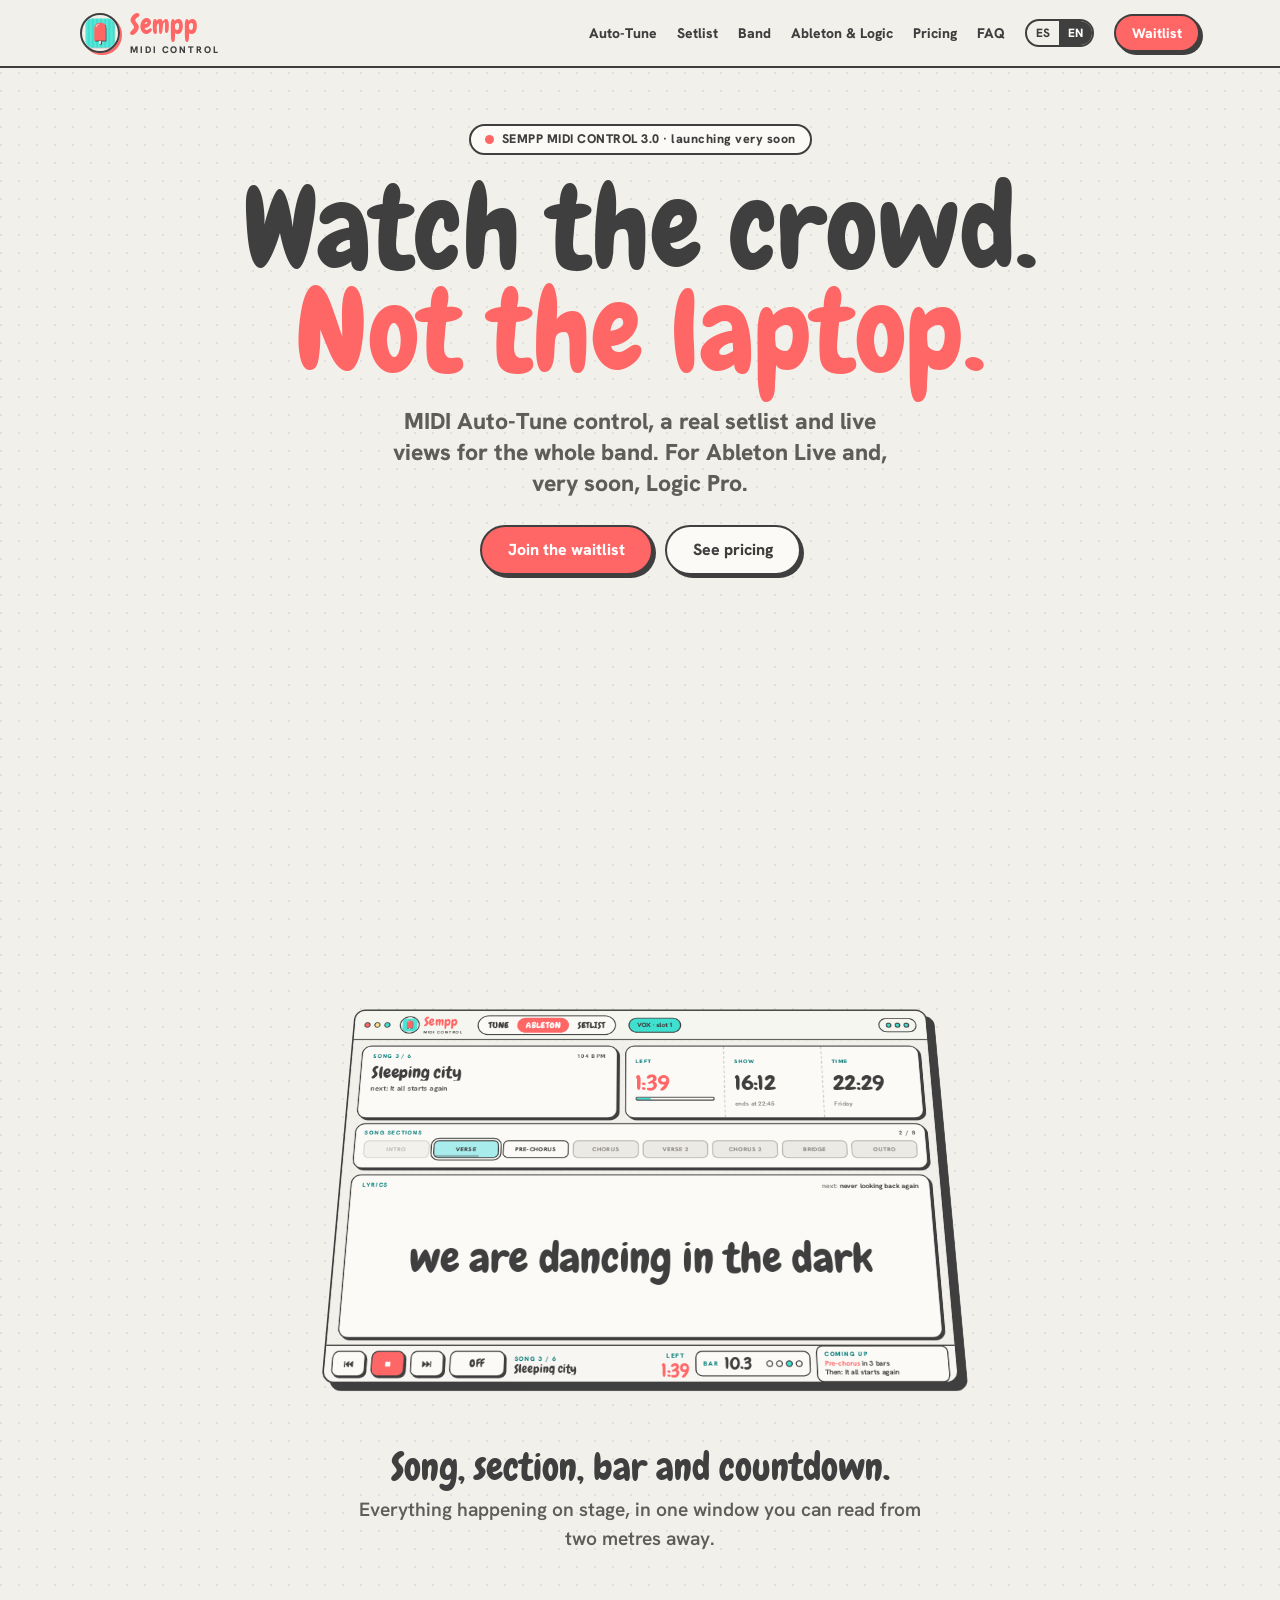
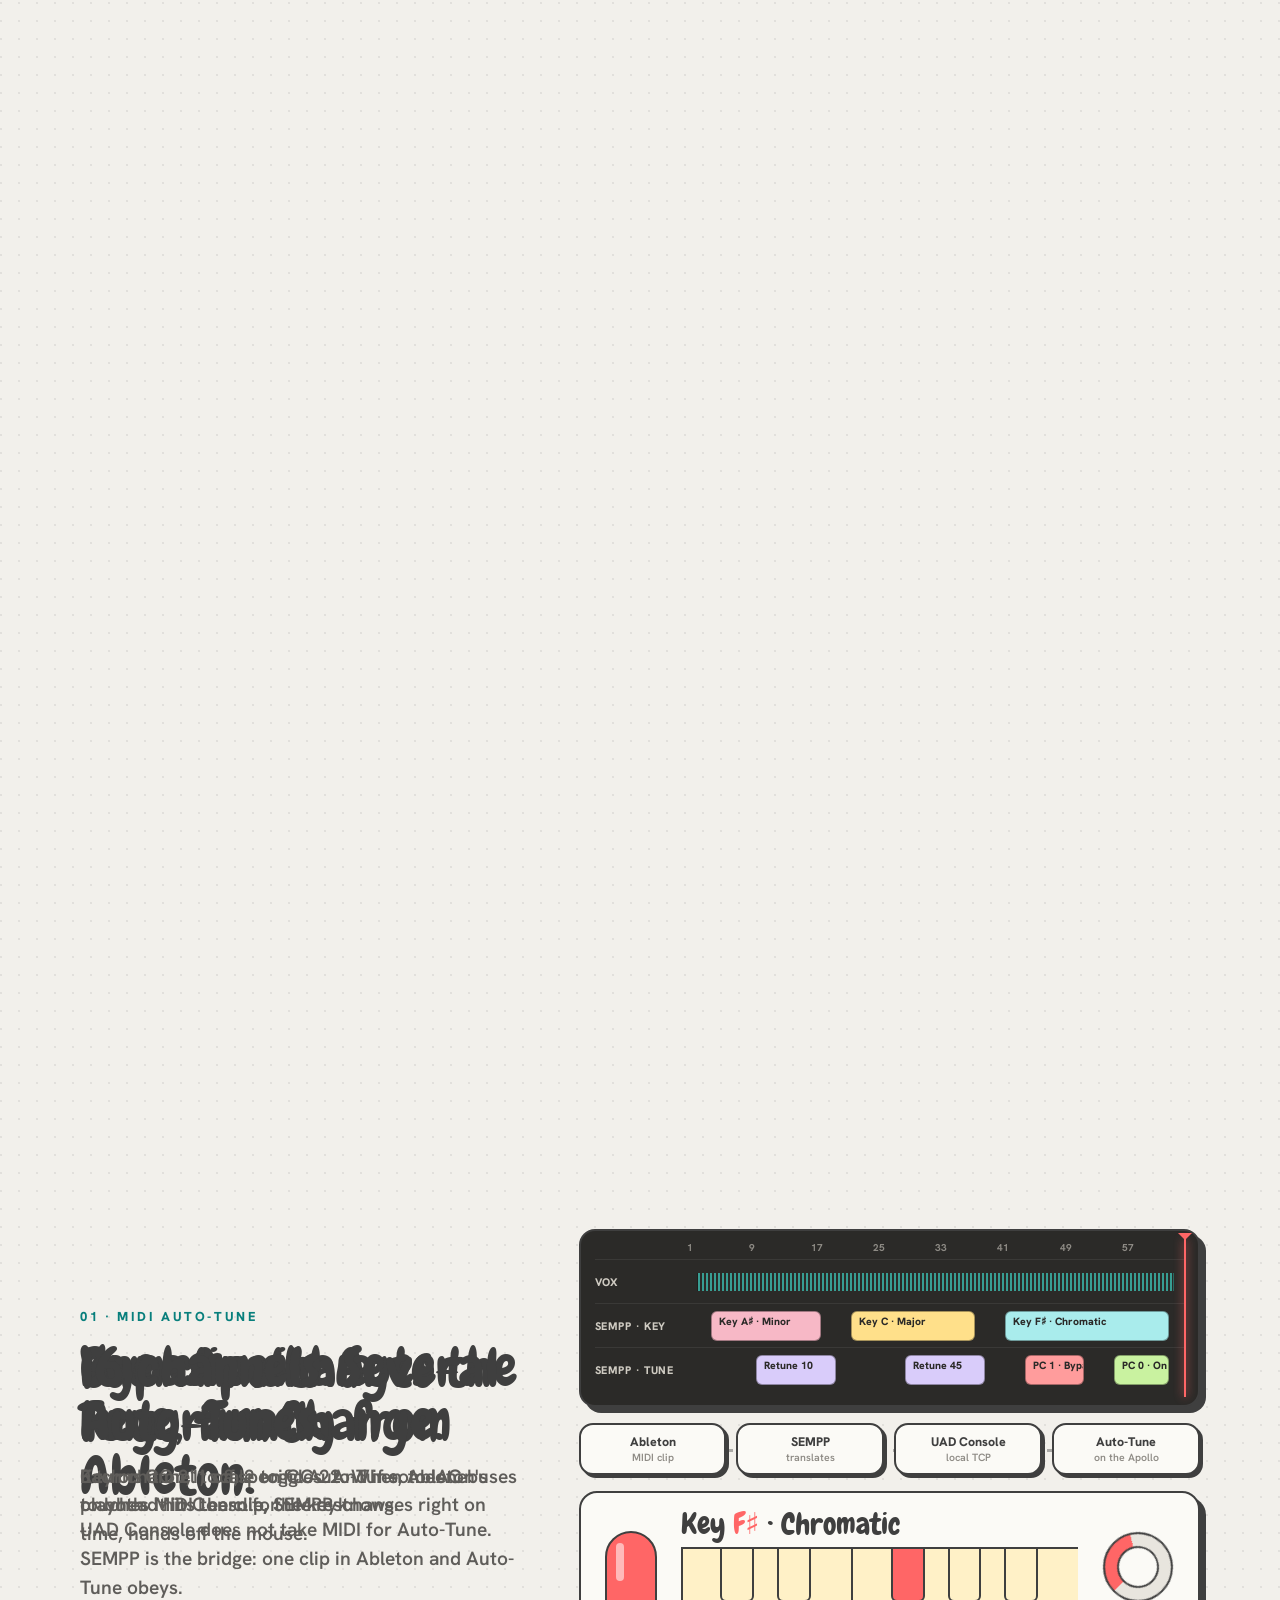
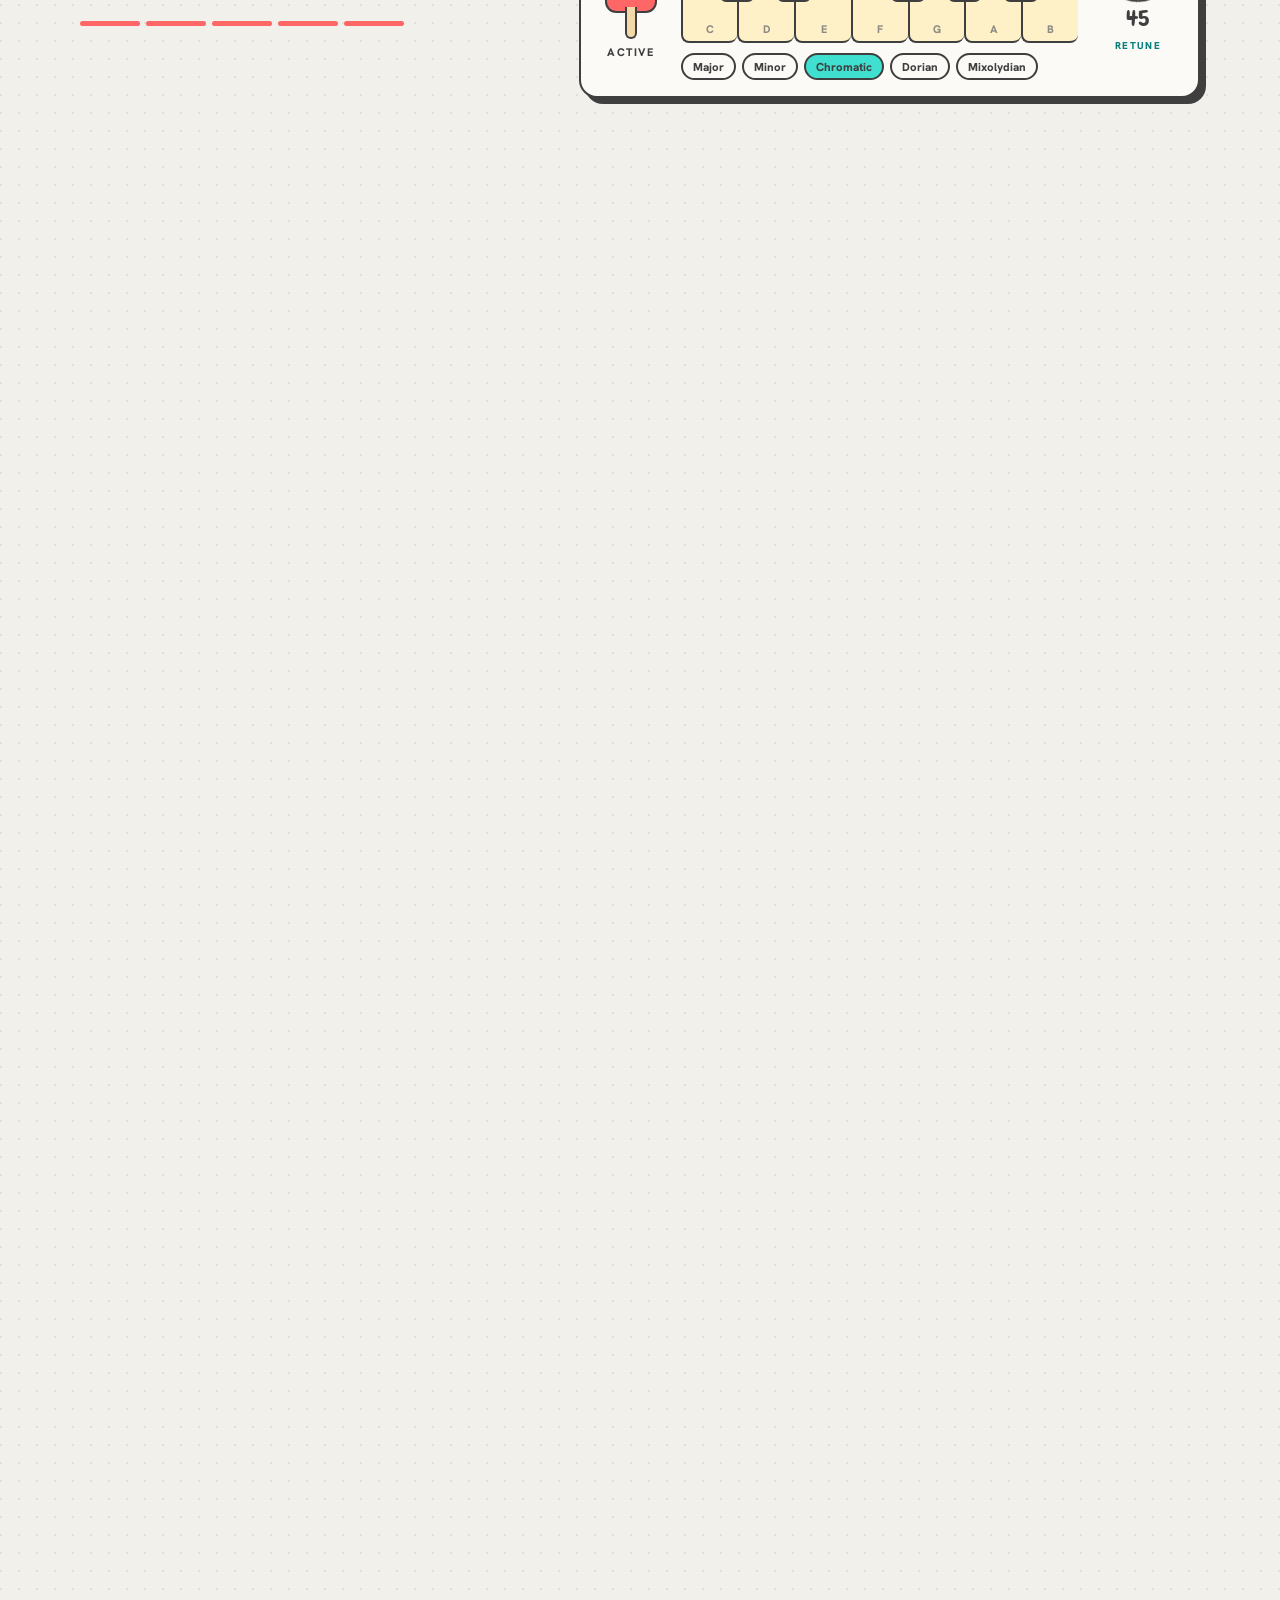
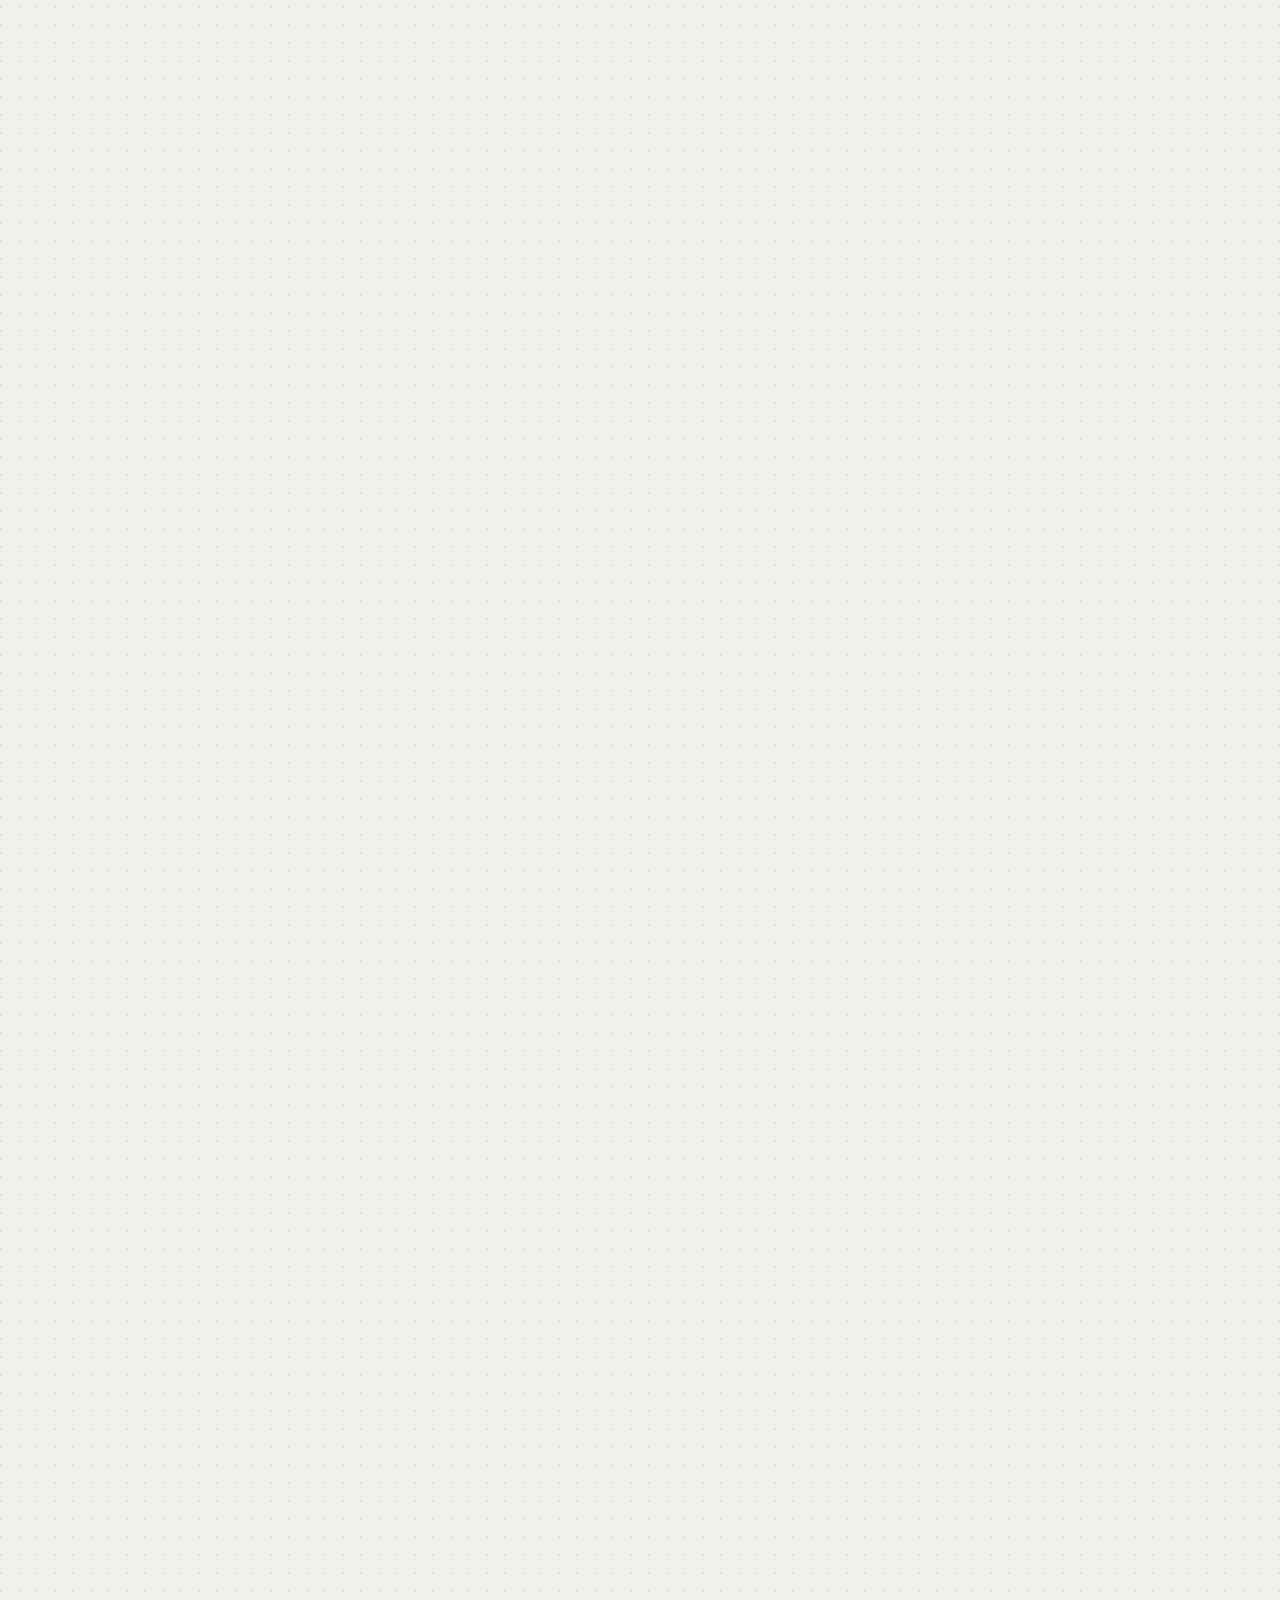
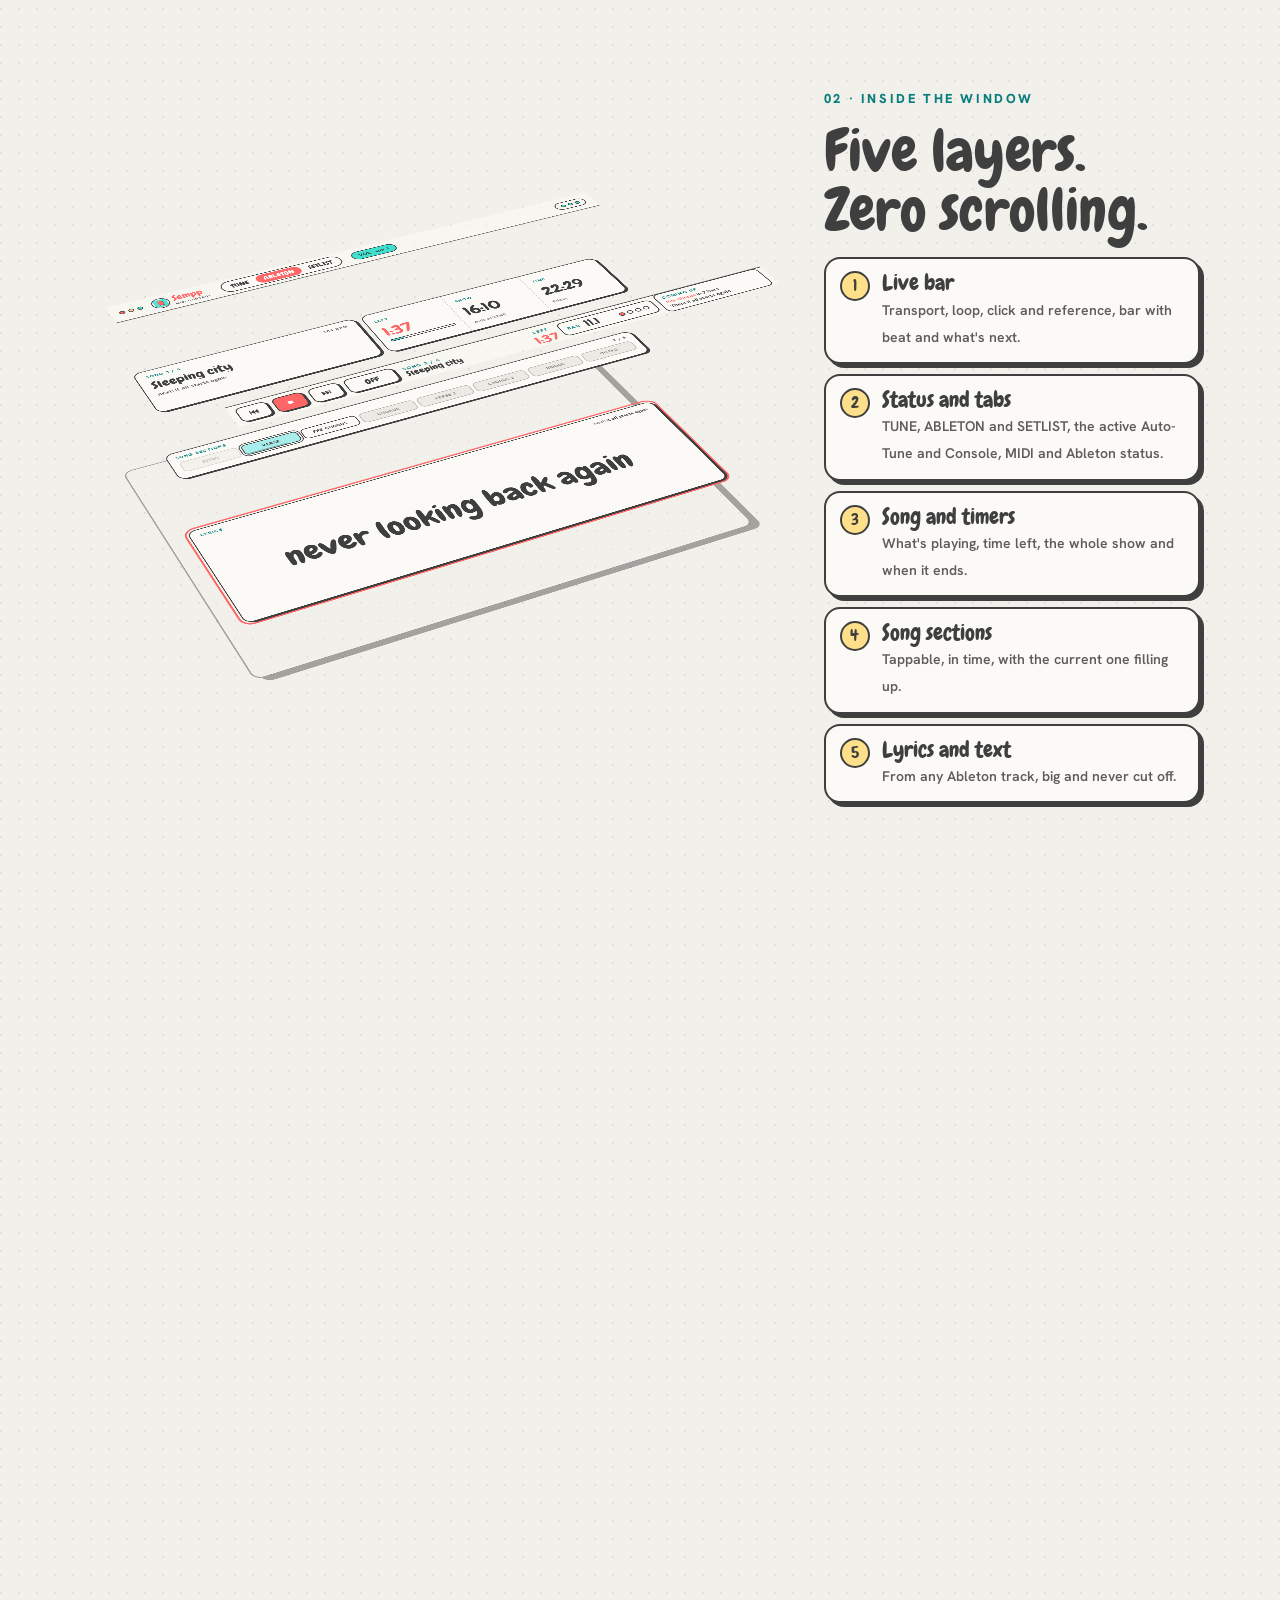
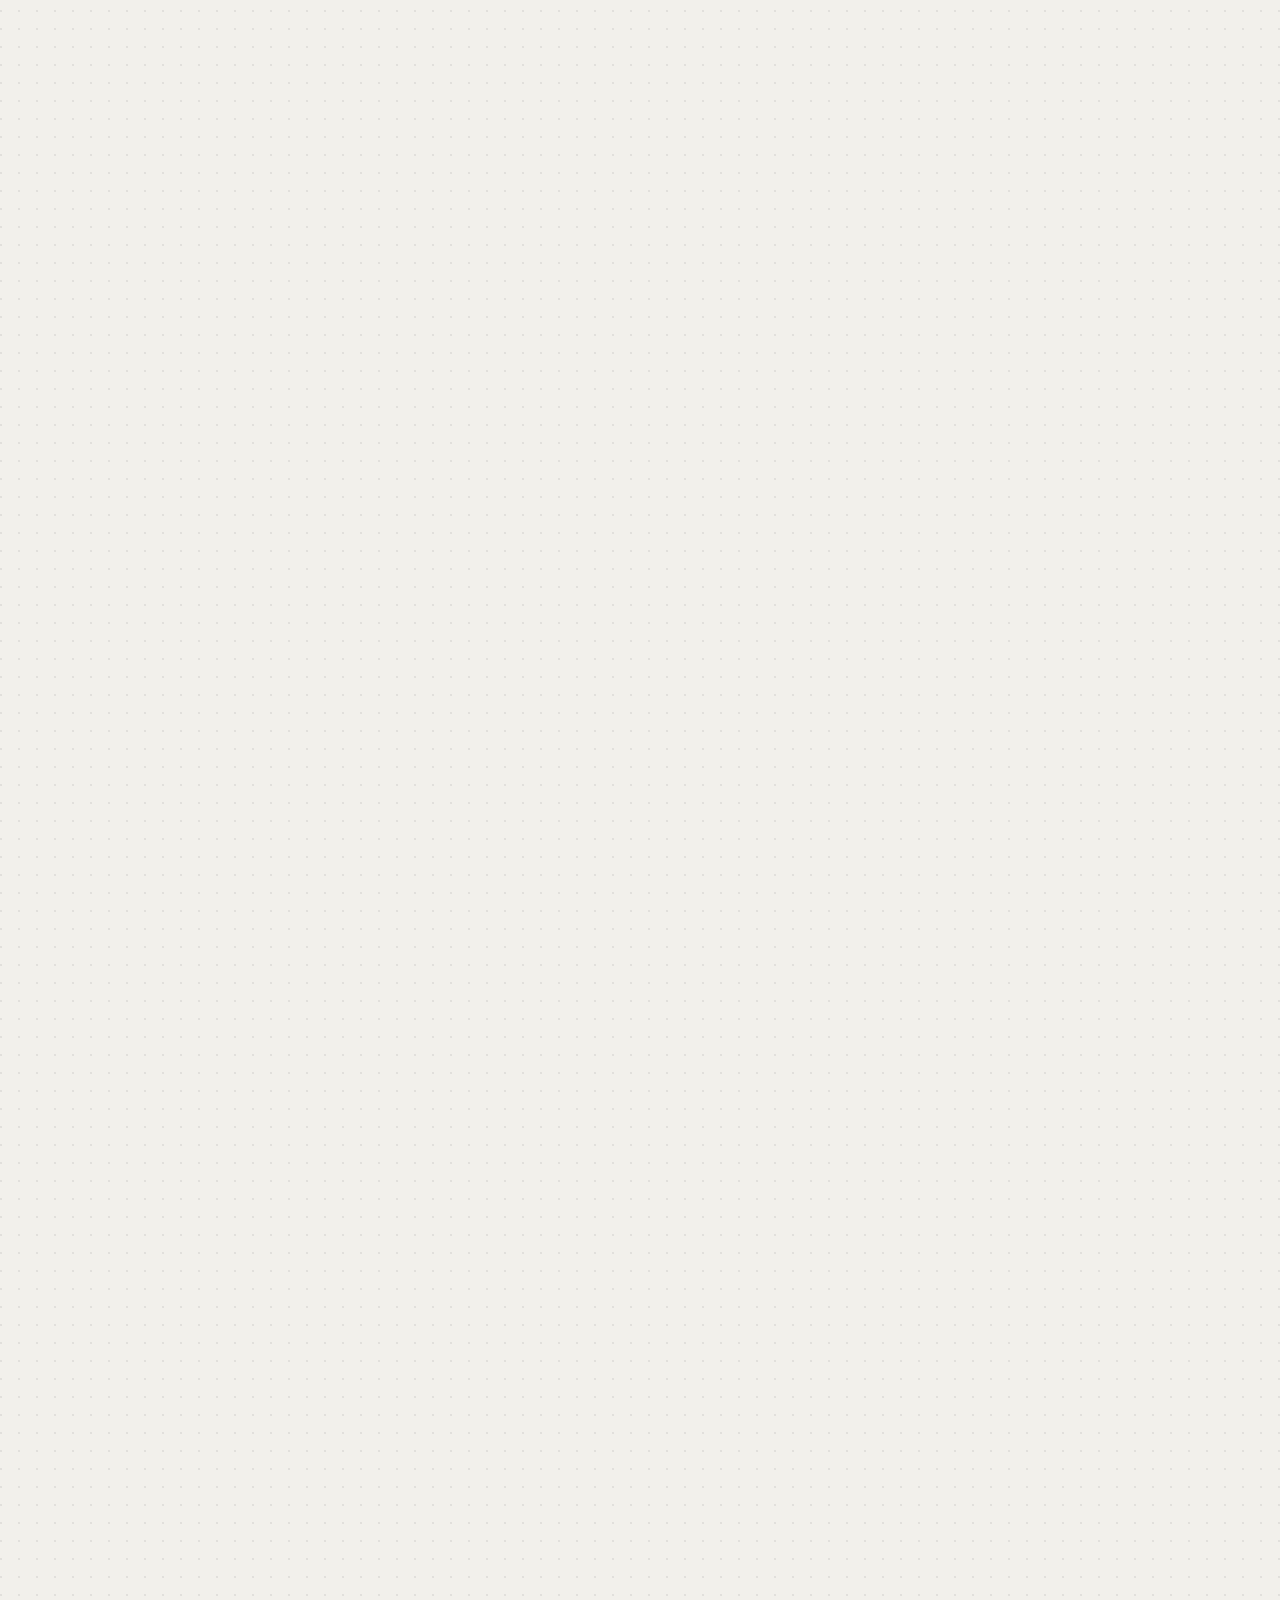
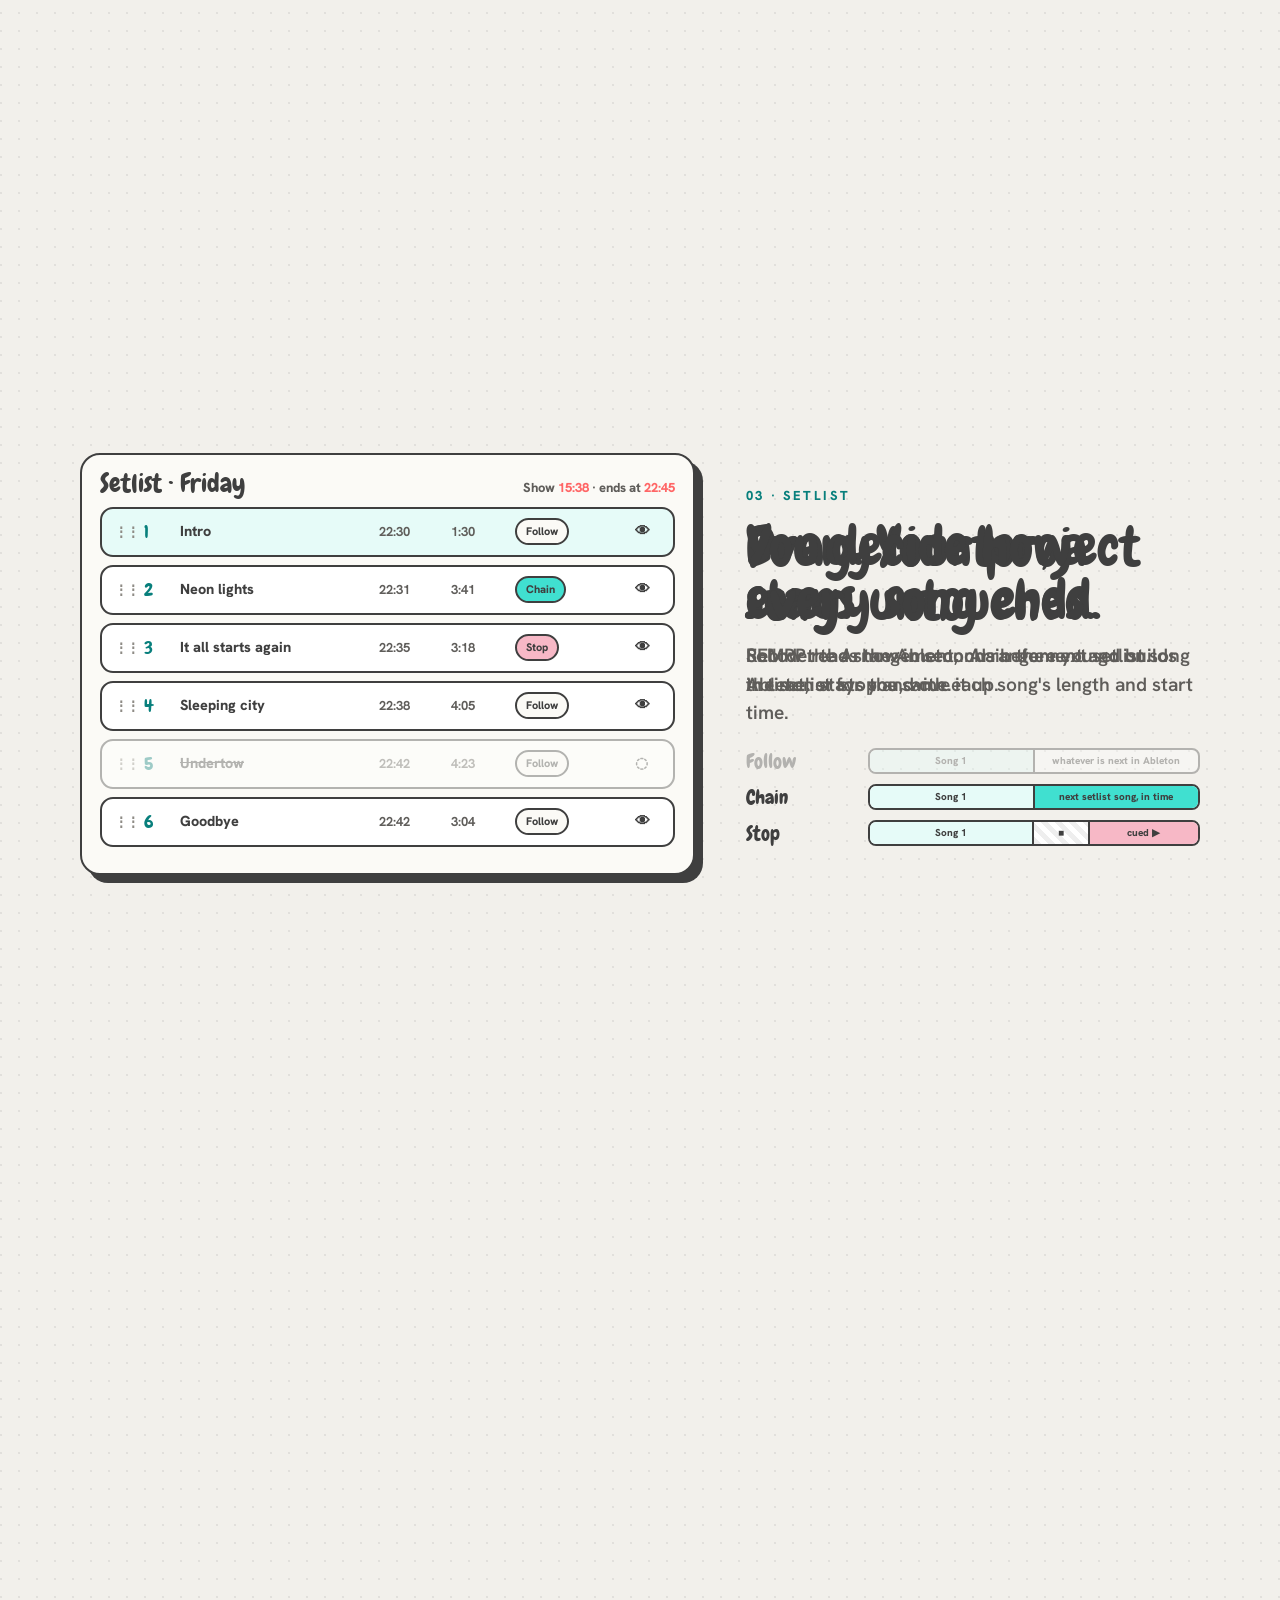
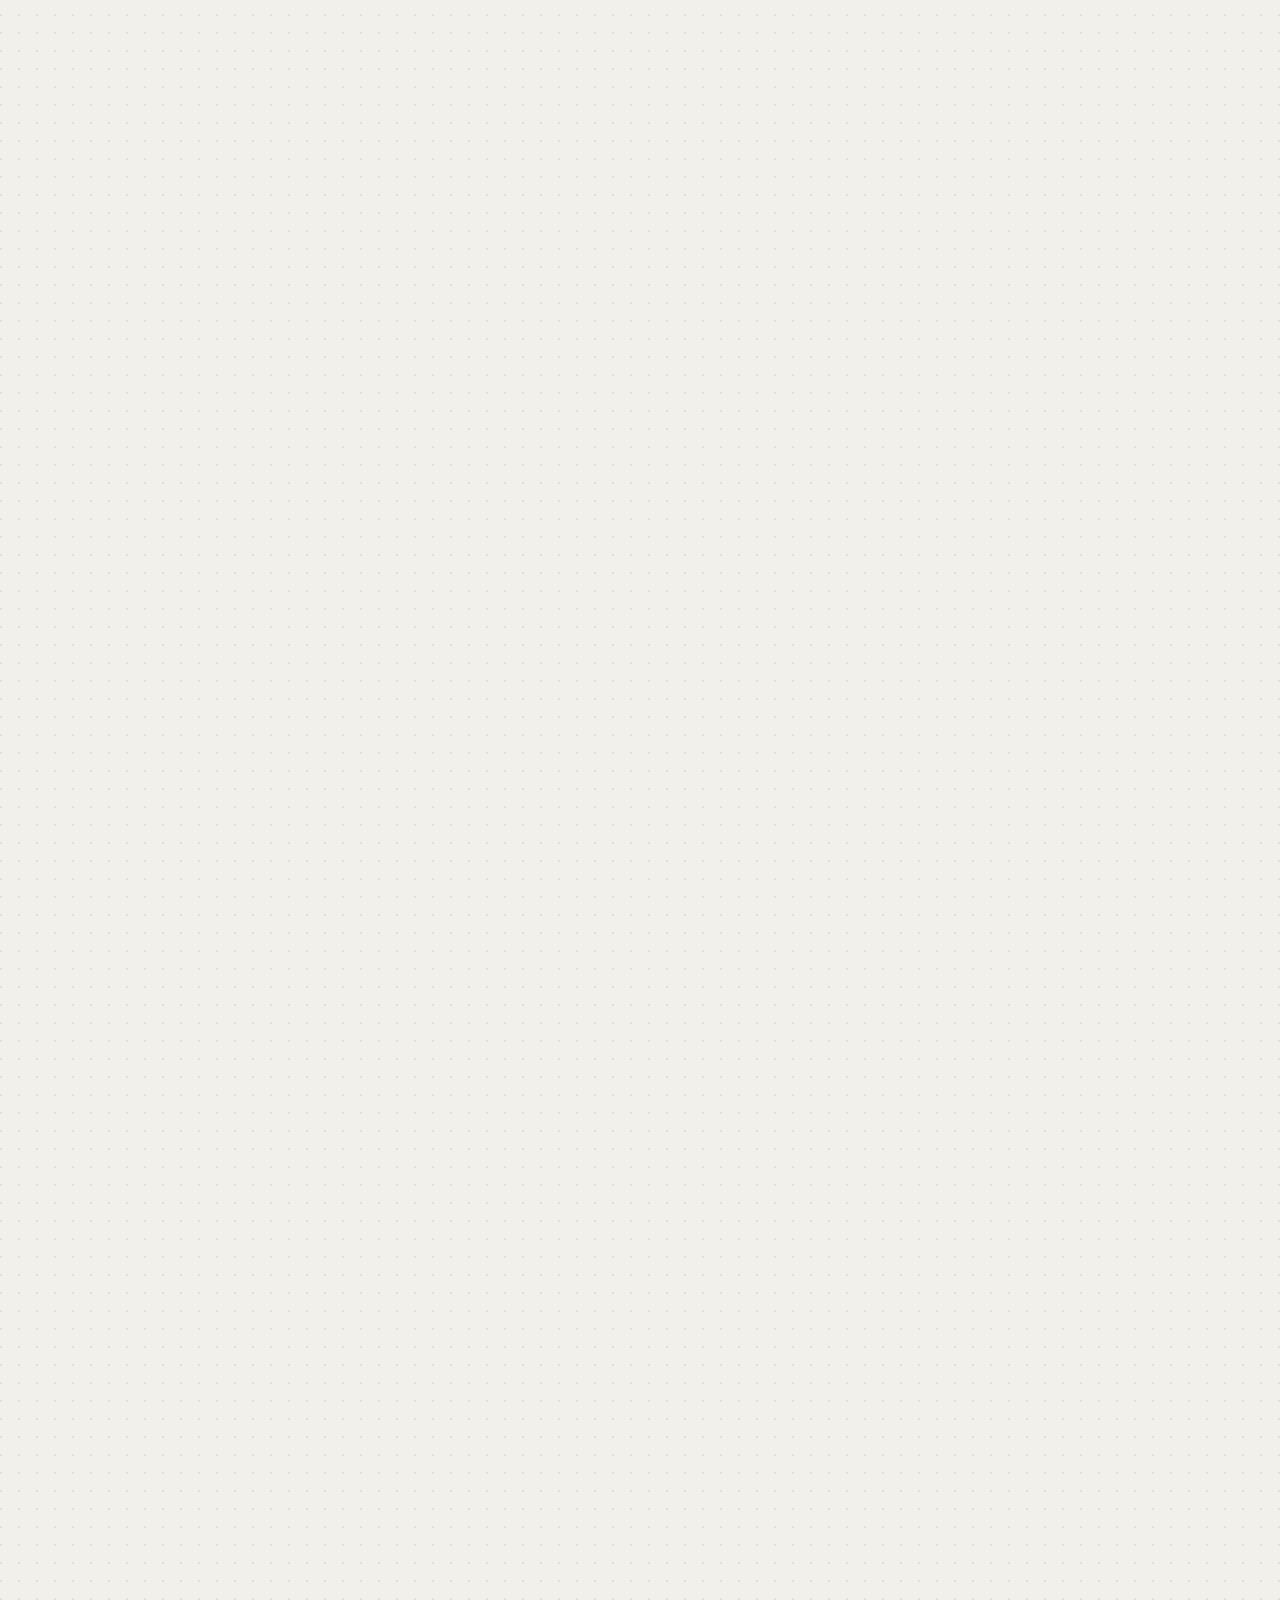
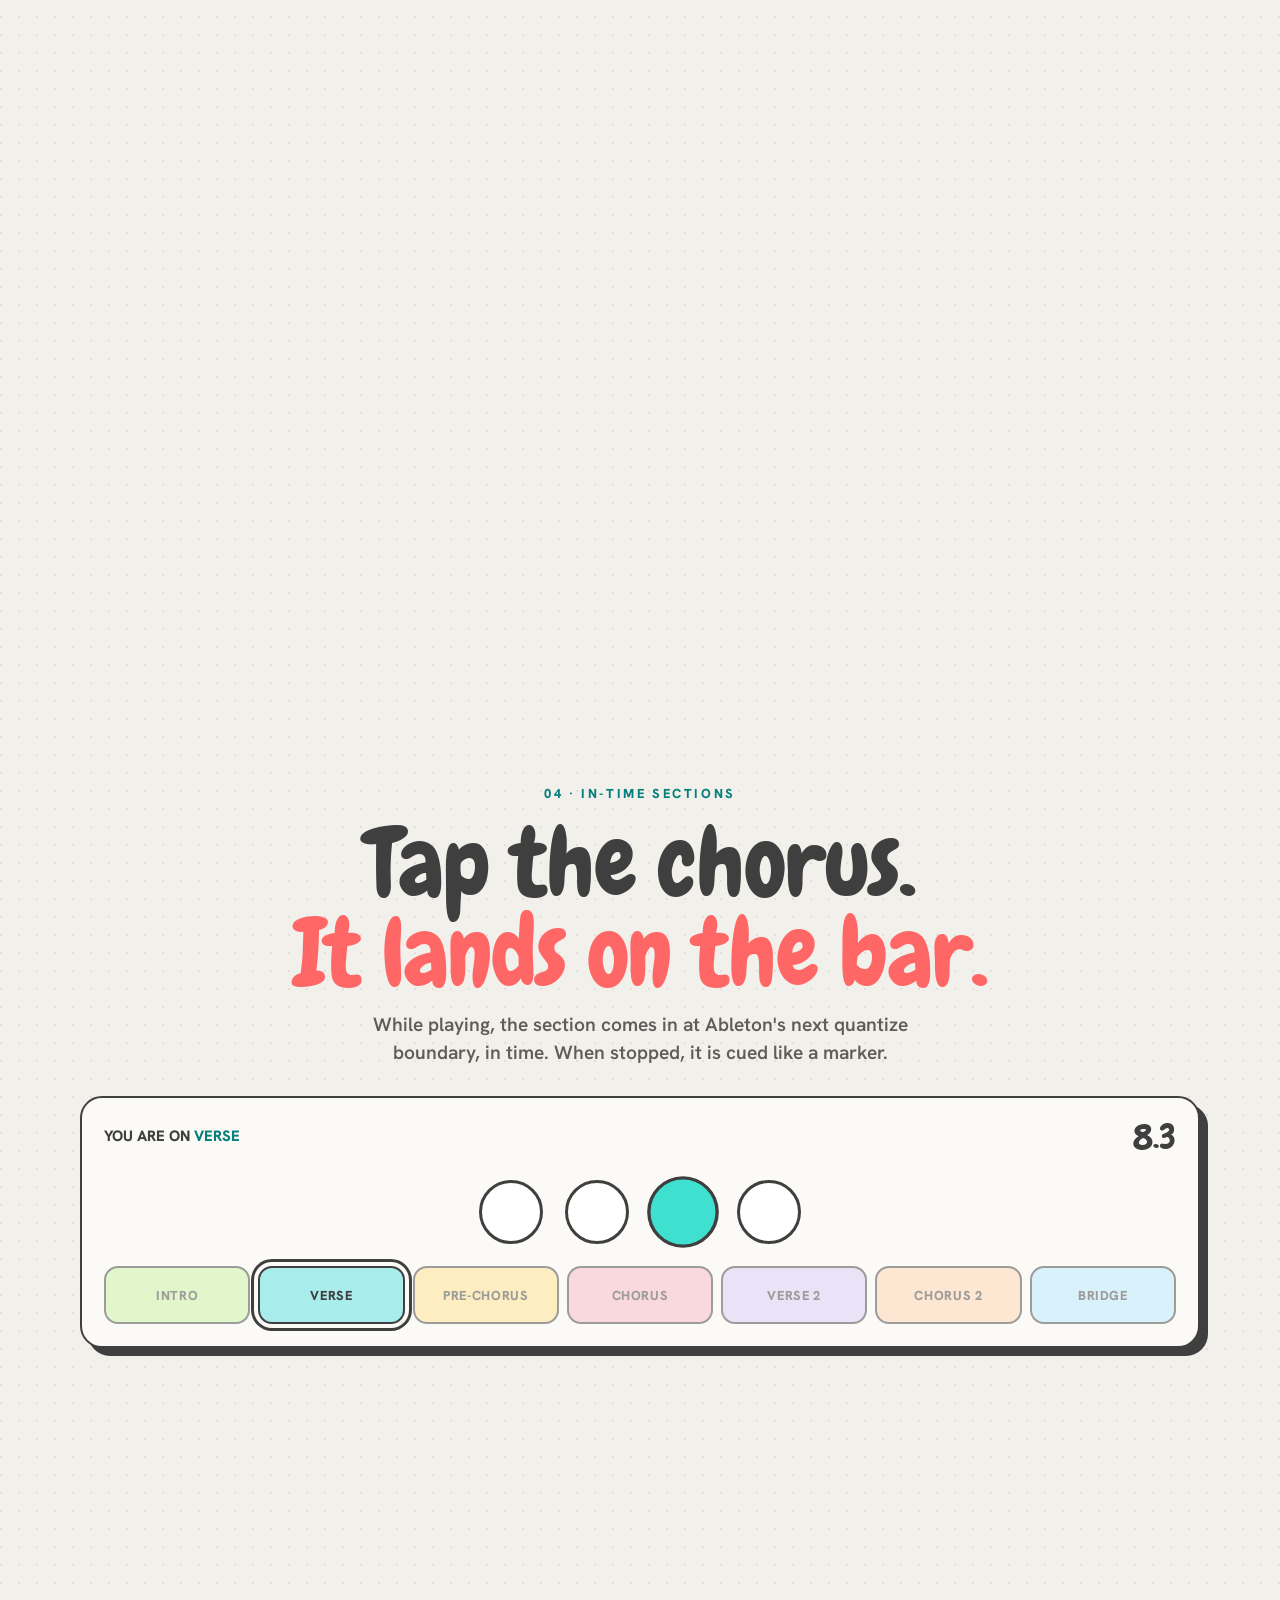
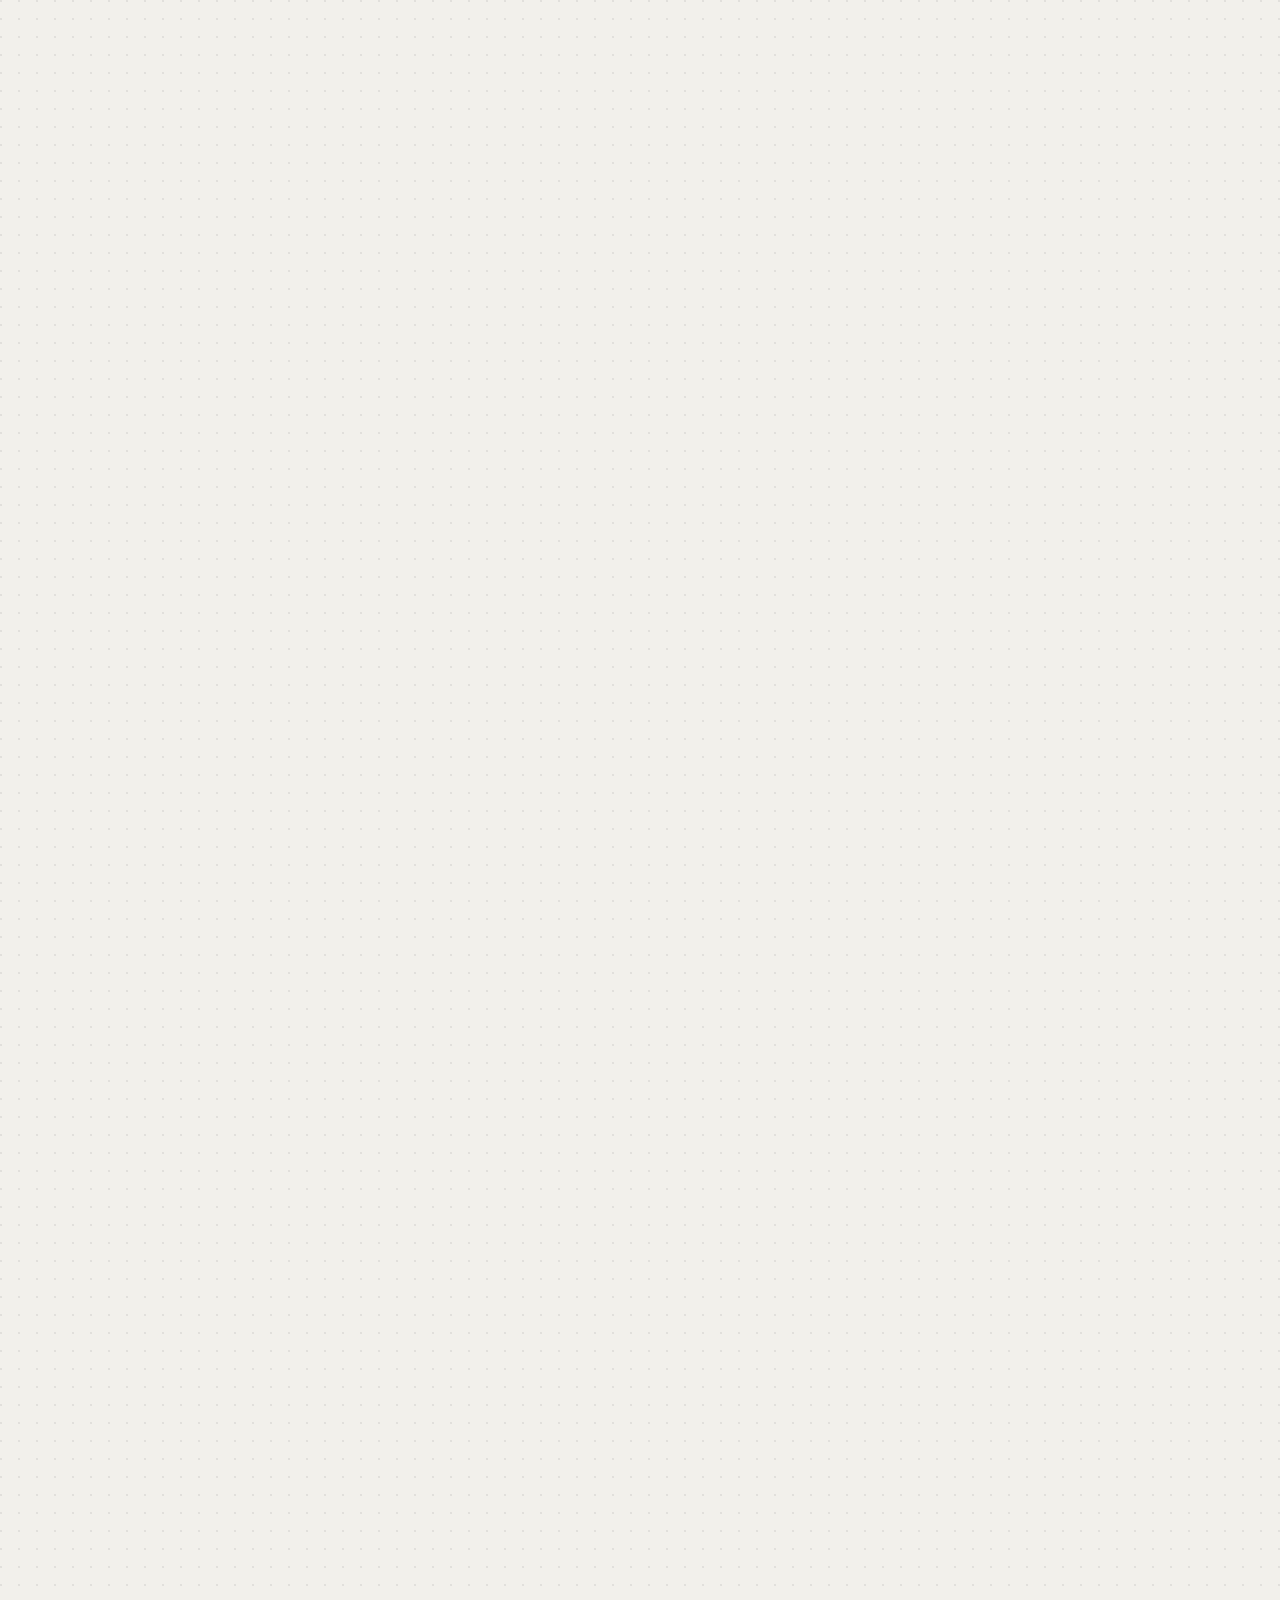
==== docs/en/index.html @ b87acc47 "Vista previa web: versión inglesa, despiece 3D, imagen de redes Co-Authored-By: Claude Opus 5.5 <nor" ====
<!doctype html>
<html lang="en">
<head>
<meta name="robots" content="noindex,nofollow">
<meta charset="utf-8">
<meta name="viewport" content="width=device-width,initial-scale=1">
<title>SEMPP MIDI CONTROL · MIDI Auto-Tune control and live setlist for Ableton Live</title>
<meta name="description" content="Control your Apollo Auto-Tune over MIDI from Ableton Live and run the show with a setlist, in-time section jumps, countdowns and iPad views for the whole band. One-time payment from €49. For macOS.">

<link rel="canonical" href="https://sempp.miguelsempere.es/en/">
<link rel="alternate" hreflang="en" href="https://sempp.miguelsempere.es/">
<link rel="alternate" hreflang="en" href="https://sempp.miguelsempere.es/en/">
<link rel="alternate" hreflang="x-default" href="https://sempp.miguelsempere.es/en/">
<meta property="og:type" content="website">
<meta property="og:site_name" content="SEMPP MIDI CONTROL">
<meta property="og:locale" content="en_US">
<meta property="og:locale:alternate" content="es_ES">
<meta property="og:url" content="https://sempp.miguelsempere.es/en/">
<meta property="og:title" content="SEMPP MIDI CONTROL · Watch the crowd, not the laptop">
<meta property="og:description" content="Apollo Auto-Tune from Ableton, setlist, in-time section jumps and iPad views for the whole band.">
<meta property="og:image" content="https://sempp.miguelsempere.es/img/og-en.png">
<meta property="og:image:width" content="1200">
<meta property="og:image:height" content="630">
<meta property="og:image:alt" content="SEMPP MIDI CONTROL: song, countdown, sections and lyrics in the Ableton view">
<meta name="twitter:card" content="summary_large_image">
<meta name="twitter:title" content="SEMPP MIDI CONTROL · Watch the crowd, not the laptop">
<meta name="twitter:description" content="Apollo Auto-Tune from Ableton, setlist, in-time section jumps and iPad views for the whole band.">
<meta name="twitter:image" content="https://sempp.miguelsempere.es/img/og-en.png">
<meta name="theme-color" content="#F2F0EB">
<meta name="format-detection" content="telephone=no">
<link rel="icon" href="../favicon.ico" sizes="any">
<link rel="icon" type="image/png" href="../img/icon.png">
<link rel="apple-touch-icon" href="../img/apple-touch-icon.png">
<link rel="manifest" href="../site.webmanifest">
<link rel="preload" href="../fonts/chewy-latin-400-normal.woff2" as="font" type="font/woff2" crossorigin>
<link rel="preload" href="../fonts/hanken-grotesk-latin-800-normal.woff2" as="font" type="font/woff2" crossorigin>
<link rel="stylesheet" href="../css/site.css">
<link rel="stylesheet" href="../css/show.css">
<script type="application/ld+json">{"@context": "https://schema.org", "@graph": [{"@type": "WebSite", "@id": "https://sempp.miguelsempere.es/#web", "url": "https://sempp.miguelsempere.es/", "name": "SEMPP MIDI CONTROL", "inLanguage": ["es", "en"]}, {"@type": "Person", "@id": "https://sempp.miguelsempere.es/#miguel", "name": "Miguel Sempere", "jobTitle": "Guitarist, producer and musical director", "sameAs": ["https://www.instagram.com/semperemiguel/"]}, {"@type": "SoftwareApplication", "@id": "https://sempp.miguelsempere.es/#app", "name": "SEMPP MIDI CONTROL", "url": "https://sempp.miguelsempere.es/en/", "description": "macOS app that controls UAD Console Auto-Tune over MIDI from Ableton Live and runs the show with a setlist, in-time section jumps, timers and iPad views for the band.", "applicationCategory": "MultimediaApplication", "applicationSubCategory": "Live performance / MIDI", "operatingSystem": "macOS 10.15 or later", "softwareVersion": "3.0", "inLanguage": "en", "image": "https://sempp.miguelsempere.es/img/og-en.png", "screenshot": ["https://sempp.miguelsempere.es/img/plugin-abl.webp", "https://sempp.miguelsempere.es/img/plugin-set.webp", "https://sempp.miguelsempere.es/img/ipad-dm.webp"], "author": {"@id": "https://sempp.miguelsempere.es/#miguel"}, "publisher": {"@id": "https://sempp.miguelsempere.es/#miguel"}, "offers": [{"@type": "Offer", "name": "MIDI", "price": "49", "priceCurrency": "EUR", "availability": "https://schema.org/PreOrder", "url": "https://sempp.miguelsempere.es/en/#pricing"}, {"@type": "Offer", "name": "Setlist", "price": "99", "priceCurrency": "EUR", "availability": "https://schema.org/PreOrder", "url": "https://sempp.miguelsempere.es/en/#pricing"}, {"@type": "Offer", "name": "Full", "price": "149", "priceCurrency": "EUR", "availability": "https://schema.org/PreOrder", "url": "https://sempp.miguelsempere.es/en/#pricing"}]}, {"@type": "FAQPage", "mainEntity": [{"@type": "Question", "name": "What do I need to use SEMPP MIDI CONTROL?", "acceptedAnswer": {"@type": "Answer", "text": "A Mac running macOS 10.15 or later (Intel or Apple Silicon) and Ableton Live 11 or 12. To control Auto-Tune, a Universal Audio Apollo interface with UAD Console and Auto-Tune loaded on a channel. The band's iPads, phones or computers only need a browser on the same network."}}, {"@type": "Question", "name": "Can I use it without an Apollo or Auto-Tune?", "acceptedAnswer": {"@type": "Answer", "text": "Yes. The Setlist licence includes the setlist, sections, timers, Click and Artist Ref and the iPad views, and needs no Universal Audio hardware."}}, {"@type": "Question", "name": "How much does it cost?", "acceptedAnswer": {"@type": "Answer", "text": "Three one-time licences, VAT included: MIDI €49, Setlist €99 and Full €149. Upgrade from Setlist to Full for €59 and from MIDI to Full for €99. There is a 5-Mac Tour / Office licence for €349 and 40% off for schools and conservatories."}}, {"@type": "Question", "name": "Is it a subscription?", "acceptedAnswer": {"@type": "Answer", "text": "No. You pay once and it is yours. Version 3 updates are free; a future version 4 will be discounted for existing licence holders."}}, {"@type": "Question", "name": "Is there a free trial?", "acceptedAnswer": {"@type": "Answer", "text": "Yes: 14 days of Full with everything unlocked and no card required. When it ends, the features you do not own turn grey; nothing breaks."}}, {"@type": "Question", "name": "On how many Macs can I use it?", "acceptedAnswer": {"@type": "Answer", "text": "Each licence activates on 2 Macs, for example your live rig and your home studio. You can free one at any time, and a third activation costs €19."}}, {"@type": "Question", "name": "Does it need internet on stage?", "acceptedAnswer": {"@type": "Answer", "text": "No. Everything runs locally on the rack router, iPad views included. After activation the licence is checked on the Mac itself, and internet is only used, if available, to look for updates."}}, {"@type": "Question", "name": "How does it know my songs and their sections?", "acceptedAnswer": {"@type": "Answer", "text": "In Ableton it reads the Arrangement locators: each one is a song. Sections come from the clips of a track you choose in Settings. Nothing to import or export."}}, {"@type": "Question", "name": "Does it change my project?", "acceptedAnswer": {"@type": "Answer", "text": "No. The setlist, order and modes live in SEMPP. It only moves the transport and, if you enable it, solos the click and mutes the reference vocal."}}, {"@type": "Question", "name": "Which iPads or devices can I use?", "acceptedAnswer": {"@type": "Answer", "text": "Any iPad, iPhone, Android or computer with a browser, including older iPads. Each view opens from a QR code and there is no app to install."}}, {"@type": "Question", "name": "Is it safe to have the controls on Wi-Fi?", "acceptedAnswer": {"@type": "Answer", "text": "You can set an access PIN, give each view (director, tech, band) its own permissions and lock every iPad from the Mac with one click."}}, {"@type": "Question", "name": "Does it work with Logic Pro?", "acceptedAnswer": {"@type": "Answer", "text": "The Logic Pro 11 version is in development, with unlimited songs and seamless jumps. Your licence will cover both Ableton and Logic. MIDI Auto-Tune control already works with any DAW."}}, {"@type": "Question", "name": "How is it different from other setlist apps like AbleSet?", "acceptedAnswer": {"@type": "Answer", "text": "SEMPP combines the setlist, in-time sections and band views with MIDI control of the Apollo's Auto-Tune and a vocal meter for the tech, in one app, and one licence covers both Ableton and Logic."}}, {"@type": "Question", "name": "Is it made by Universal Audio, Antares, Ableton or Apple?", "acceptedAnswer": {"@type": "Answer", "text": "No. SEMPP MIDI CONTROL is an independent product made by Miguel Sempere, not affiliated with Universal Audio, Antares, Ableton or Apple."}}]}]}</script>
</head>
<body>
<a class="skip" href="#main">Skip to content</a>
<nav class="nav" aria-label="Main"><div class="w">
  <a class="brand" href="./" aria-label="SEMPP MIDI CONTROL, home"><img class="wob" src="../img/icon.png" alt="" width="40" height="40"><span><b>Sempp</b><small>MIDI CONTROL</small></span></a>
  <div class="links">
    <a class="h" href="#s-tune">Auto-Tune</a><a class="h" href="#s-set">Setlist</a><a class="h" href="#s-band">Band</a><a class="h" href="#daw">Ableton &amp; Logic</a><a class="h" href="#precios">Pricing</a><a class="h" href="#faq">FAQ</a>
    <span class="lang" aria-label="Language"><a href="../" hreflang="es" lang="es">ES</a><span>EN</span></span>
    <a class="btn sm coral" href="#lista">Waitlist</a>
  </div>
</div></nav>

<main id="main">

<!-- HERO -->
<header class="hx"><div class="w">
  <span class="pill rv"><i></i>SEMPP MIDI CONTROL 3.0 · launching very soon</span>
  <h1 class="rv d1"><span class="s">Watch the crowd.<br><em>Not the laptop.</em></span><span class="k">MIDI Auto-Tune control, a real setlist and live views for the whole band. For Ableton Live and, very soon, Logic Pro.</span></h1>
  <div class="cta rv d2"><a class="btn coral" href="#lista">Join the waitlist</a><a class="btn" href="#precios">See pricing</a></div>
  <p class="note rv d3">macOS 10.15+ · Intel &amp; Apple Silicon · Ableton Live 11 &amp; 12 · UAD Console · works offline</p>
</div></header>
<section class="scene" id="s-hero" data-scene="hero" aria-label="The plugin running">
  <div class="pin"><div class="stage"><div class="tilt"><div class="appbox" data-app="hero"></div></div></div>
  <div class="hxsub"><b>Song, section, bar and countdown.</b><p class="lede" style="margin:8px auto 0">Everything happening on stage, in one window you can read from two metres away.</p></div></div>
</section>

<!-- 1 · MIDI → AUTO-TUNE -->
<section class="scene" id="s-tune" data-scene="tune" aria-labelledby="t-tune">
  <div class="pin"><div class="w tunegrid">
    <div>
      <span class="kicker">01 · MIDI Auto-Tune</span>
      <div class="steptxt">
        <div class="on"><h2 id="t-tune">Your Apollo Auto-Tune, finally from Ableton.</h2><p class="lede">UAD Console does not take MIDI for Auto-Tune. SEMPP is the bridge: one clip in Ableton and Auto-Tune obeys.</p></div>
        <div><h2>One clip changes the key.</h2><p class="lede">Key on CC 21, scale on CC 22. When Ableton's playhead hits the clip, the key changes right on time, hands off the mouse.</p></div>
        <div><h2>Another sets scale and retune.</h2><p class="lede">Retune, humanize, flex-tune and vibrato, with min, max and invert. Or with automation, note by note.</p></div>
        <div><h2>Bypass with a Program Change.</h2><p class="lede">0 turns it on, 1 off, 2 toggles. And if someone touches it in Console, SEMPP knows.</p></div>
        <div><h2>16 channels. Several Auto-Tunes.</h2><p class="lede">Each channel to a specific Auto-Tune, to IAC buses or both. MIDI Learn for the rest.</p></div>
      </div>
      <div class="prog" aria-hidden="true"><i class="on"></i><i></i><i></i><i></i><i></i></div>
    </div>
    <div class="rig" aria-hidden="true">
      <div class="arr">
        <div class="ruler"><span>1</span><span>9</span><span>17</span><span>25</span><span>33</span><span>41</span><span>49</span><span>57</span></div>
        <div class="trk"><b>VOX</b><div class="lane"><div class="clip wave" style="left:2%;width:96%"></div></div></div>
        <div class="trk"><b>SEMPP · KEY</b><div class="lane" id="ln-key"></div></div>
        <div class="trk"><b>SEMPP · TUNE</b><div class="lane" id="ln-tune"></div></div>
        <div class="ph"></div>
      </div>
      <div class="flow" id="flow"><div class="wire"></div><div class="pulse"></div>
        <div class="node">Ableton<small>MIDI clip</small></div><div class="node">SEMPP<small>translates</small></div><div class="node">UAD Console<small>local TCP</small></div><div class="node">Auto-Tune<small>on the Apollo</small></div></div>
      <div class="at">
        <div><div class="polo" id="polo"><div class="ice"></div><div class="stick"></div></div><div class="atst" id="atst">ACTIVE</div></div>
        <div><div class="keyread" id="keyread">Key <em>C</em> · Major</div><div class="piano" id="piano"></div><div class="chips" id="chips"></div></div>
        <div class="knob"><div class="dial" id="dial"></div><b id="rtv">25</b><small>RETUNE</small></div>
      </div>
    </div>
  </div></div>
</section>

<!-- 2 · DESPIECE -->
<section class="scene" id="s-xp" data-scene="xp" aria-labelledby="t-xp">
  <div class="pin"><div class="w xpgrid">
    <div class="xstage"><div class="xp"><div class="appbox" data-app="xp"></div></div></div>
    <div>
      <span class="kicker">02 · Inside the window</span>
      <h2 class="mid" id="t-xp" style="margin:10px 0 18px">Five layers. Zero scrolling.</h2>
      <ol class="xlist">
        <li data-l="4"><i>1</i><div><b>Live bar</b><span>Transport, loop, click and reference, bar with beat and what's next.</span></div></li>
        <li data-l="0"><i>2</i><div><b>Status and tabs</b><span>TUNE, ABLETON and SETLIST, the active Auto-Tune and Console, MIDI and Ableton status.</span></div></li>
        <li data-l="1"><i>3</i><div><b>Song and timers</b><span>What's playing, time left, the whole show and when it ends.</span></div></li>
        <li data-l="2"><i>4</i><div><b>Song sections</b><span>Tappable, in time, with the current one filling up.</span></div></li>
        <li data-l="3"><i>5</i><div><b>Lyrics and text</b><span>From any Ableton track, big and never cut off.</span></div></li>
      </ol>
    </div>
  </div></div>
</section>

<!-- 3 · SETLIST -->
<section class="scene" id="s-set" data-scene="set" aria-labelledby="t-set">
  <div class="pin"><div class="w setgrid">
    <div class="sl" aria-hidden="true">
      <div class="hd"><b>Setlist · Friday</b><span class="tot">Show <em id="sl-tot">41:20</em> · ends at <em id="sl-end">23:11</em></span></div>
      <div class="slist" id="slist"></div>
    </div>
    <div>
      <span class="kicker">03 · Setlist</span>
      <div class="steptxt">
        <div class="on"><h2 id="t-set">Every locator, a song.</h2><p class="lede">SEMPP reads the Ableton Arrangement and builds the setlist for you, with each song's length and start time.</p></div>
        <div><h2>Drag. Your project stays untouched.</h2><p class="lede">Reorder the show in seconds before you go on. Ableton stays the same.</p></div>
        <div><h2>One too many tonight? Out.</h2><p class="lede">Hide it with the eye. Timers and the end time update instantly.</p></div>
        <div><h2>You decide how every song ends.</h2><p class="lede">Follow the Arrangement, chain the next setlist song in time, or stop and cue it up.</p></div>
      </div>
      <div class="modes">
        <div class="mode" data-m="free"><b>Follow</b><div class="mtl"><span style="flex:3;background:#E6FBF8">Song 1</span><span style="flex:3">whatever is next in Ableton</span></div></div>
        <div class="mode" data-m="chain"><b>Chain</b><div class="mtl"><span style="flex:3;background:#E6FBF8">Song 1</span><span style="flex:3;background:var(--mint)">next setlist song, in time</span></div></div>
        <div class="mode" data-m="stop"><b>Stop</b><div class="mtl"><span style="flex:3;background:#E6FBF8">Song 1</span><span class="gap" style="flex:1">■</span><span style="flex:2;background:var(--pink)">cued ▶</span></div></div>
      </div>
    </div>
  </div></div>
</section>

<!-- 4 · PARTES A TEMPO -->
<section class="scene" id="s-parts" data-scene="parts" aria-labelledby="t-parts">
  <div class="pin"><div class="w">
    <div class="center"><span class="kicker">04 · In-time sections</span><h2 class="big" id="t-parts" style="margin:12px 0 12px">Tap the chorus.<br><em>It lands on the bar.</em></h2>
    <p class="lede" style="margin:0 auto">While playing, the section comes in at Ableton's next quantize boundary, in time. When stopped, it is cued like a marker.</p></div>
    <div class="partsbox" style="margin-top:28px;position:relative" aria-hidden="true">
      <div class="pstat"><span>YOU ARE ON <span id="pp-now" style="color:var(--teal)">VERSE</span></span><span class="cnt" id="pp-cnt">&nbsp;</span><span class="bb" id="pp-bb">9.1</span></div>
      <div class="bigbeat" id="pp-beats"><i></i><i></i><i></i><i></i></div>
      <div class="prow" id="pp-row"></div>
      <div class="finger" id="pp-f"></div>
    </div>
  </div></div>
</section>

<!-- 5 · BANDA -->
<section class="scene" id="s-band" data-scene="band" aria-labelledby="t-band">
  <div class="pin"><div class="w">
    <div class="center"><span class="kicker">05 · For the whole band</span><h2 class="mid" id="t-band" style="margin:10px 0 6px">A screen for everyone.</h2>
    <p class="lede" style="margin:0 auto">Over the rack network, no internet and nothing to install: a browser is enough. You decide who can control and who just watches.</p></div>
    <div class="bstage" aria-hidden="true">
      <svg class="wifi" viewBox="0 0 100 100" preserveAspectRatio="none"><path d="M42 30 C 34 26, 28 24, 22 22" style="opacity:var(--b2,0)"/><path d="M58 30 C 66 26, 72 24, 78 22" style="opacity:var(--b3,0)"/><path d="M50 58 L 50 70" style="opacity:var(--b4,0)"/></svg>
      <div class="center"><div class="appbox" data-app="band"></div></div>
      <div class="dev d1"><div class="frame"><img src="../img/ipad-dm-800.webp" width="800" height="600" alt="" loading="lazy"></div><div class="lbl"><small>Musical director</small>Everything one tap away</div></div>
      <div class="dev d2"><div class="frame"><img src="../img/ipad-tec-800.webp" width="800" height="600" alt="" loading="lazy"></div><div class="lbl"><small>Tech</small>Vocal and system</div></div>
      <div class="dev d3"><div class="frame"><img src="../img/ipad-banda-800.webp" width="800" height="600" alt="" loading="lazy"></div><div class="lbl"><small>Band</small>What matters, big</div></div>
      <div class="pinpad"><b>Access PIN</b><div class="dots"><i class="f"></i><i class="f"></i><i class="f"></i><i></i></div><div class="keys"><span>1</span><span>2</span><span>3</span><span>4</span><span>5</span><span>6</span><span>7</span><span>8</span><span>9</span></div></div>
      <div class="lock"><i>🔒</i>One lock on the Mac locks every iPad instantly.</div>
    </div>
  </div></div>
</section>

<section id="vistas" aria-labelledby="t-vistas"><div class="w">
  <div class="g2" style="margin-top:0;align-items:center">
    <div class="rv"><span class="kicker">06 · A relaxed tech</span><h2 class="mid" id="t-vistas" style="margin:10px 0 14px">The vocal, watched.</h2>
      <p class="lede">The Auto-Tune input meter, on the Mac and on the tech's iPad: green, yellow from −12 dB, red from −3 dB. CLIP stays lit until you tap it, and if the vocal drops out while Ableton plays, you get a "no signal" alert.</p></div>
    <div class="rv d2" aria-hidden="true"><div class="vu" id="vu"></div><div class="dbs"><span>−60</span><span>−24</span><span>−12</span><span>−3</span><span>0 dB</span></div><span class="clipb" id="clipb">CLIP</span></div>
  </div>
  <div class="g2" style="align-items:center;margin-top:80px">
    <div class="rv"><div class="shot"><img src="../img/live.webp" width="1600" height="455" loading="lazy" alt="SEMPP floating live view over Ableton Live: tune, key, bar, loop and lyrics"></div></div>
    <div class="rv d2"><span class="kicker">07 · Live view</span><h2 class="mid" style="margin:10px 0 14px">Always on top. Never in the way.</h2>
      <p class="lede">A floating strip above everything, even full-screen Ableton: tune, key, scale, bar, loop and lyrics. Pick the opacity and click through it to keep working underneath.</p></div>
  </div>
</div></section>

<!-- CIFRAS -->
<section class="stripes" aria-labelledby="t-num"><div class="w">
  <div class="center"><span class="kicker">Built for the stage</span><h2 class="mid" id="t-num" style="margin:10px 0 6px">Reliable by design.</h2>
  <p class="lede" style="margin:0 auto">The transport is tested against a "hostile" Ableton that does everything it shouldn't, before every release.</p></div>
  <div class="stats">
    <div class="stat rv"><b data-count="210">0</b><span>transport edge cases passed before every release</span></div>
    <div class="stat rv d1"><b data-count="16">0</b><span>MIDI channels, each to its own Auto-Tune or IAC buses</span></div>
    <div class="stat rv d2"><b data-count="3">0</b><span>iPad views: director, tech and band, with permissions</span></div>
    <div class="stat rv d3"><b data-count="0">0</b><span>internet connections needed on stage</span></div>
  </div>
</div></section>

<!-- DAW -->
<section id="daw" aria-labelledby="t-daw"><div class="w">
  <div class="center"><span class="kicker">08 · Your DAW</span><h2 class="big" id="t-daw" style="margin:12px 0 0">Ableton today.<br><em>Logic, very soon.</em></h2>
    <p class="lede" style="margin:16px auto 0">One licence for both. Auto-Tune control works with any DAW that sends MIDI.</p>
    <div class="daw" role="tablist"><button role="tab" aria-selected="true" data-daw="abl">Ableton Live</button><button role="tab" aria-selected="false" data-daw="lgc">Logic Pro</button></div></div>
  <div class="dawp on" id="daw-abl" role="tabpanel">
    <div class="card"><span class="soon" style="background:var(--mint)">Available · 3.0</span><h3>SEMPP for Ableton Live 11 &amp; 12</h3><p>A control script reads locators, clips on the tracks you choose, loop, tempo and time signature, and follows the setlist's commands.</p></div>
    <ul><li>Songs = Arrangement locators</li><li>Sections and lyrics from clips on any track</li><li>Previous and next with Ableton's native locators</li><li>Respects your "stop and next marker" clips</li><li>Click solo and reference mute from the Mac and the iPad</li></ul>
  </div>
  <div class="dawp" id="daw-lgc" role="tabpanel">
    <div class="card"><span class="soon">In development</span><h3>SEMPP MIDI CONTROL for Logic</h3><p>The same system for Logic Pro 11: same live bar, same setlist, same iPad views. Join the waitlist and pick Logic to try it first.</p></div>
    <ul><li>Unlimited songs, no dependence on Logic markers</li><li>Songs and sections from named MIDI regions</li><li>Follows the project's tempo and time signature changes</li><li>Seamless jumps while playing, no gaps or clicks, both ways</li><li>Click and reference by track name via a Mackie surface</li></ul>
  </div>
</div></section>

<!-- LICENCIAS Y PRECIOS -->
<section id="precios" class="stripes" aria-labelledby="t-precios"><div class="w">
  <div class="center"><span class="kicker">09 · Pricing</span><h2 class="big" id="t-precios" style="margin:12px 0 0">Pay once.<br><em>Own it forever.</em></h2>
  <p class="lede" style="margin:16px auto 0">No subscription that can lapse mid-tour. Pick what you use and upgrade whenever you like.</p></div>
  <div class="plans">
    <div class="plan rv"><h3>MIDI</h3><p class="for">Your Apollo Auto-Tune under control, with any DAW.</p>
      <p class="price">€49<small>one-time · VAT included</small></p>
      <ul><li>Auto-Tune via CC and Program Change</li><li>16 channels and IAC buses, MIDI Learn</li><li>Key on a piano and every scale</li><li>Vocal meter</li><li>Live view with tune</li><li class="no">Setlist, sections and iPad views</li></ul>
      <a class="btn" href="#lista">Notify me</a></div>
    <div class="plan best rv d1"><span class="badge">Most complete</span><h3>Full</h3><p class="for">For musical directors who run the whole show.</p>
      <p class="price">€149<small>one-time · VAT included</small></p>
      <ul><li>Everything in MIDI</li><li>Everything in Setlist</li><li>Vocal meter on the tech's iPad</li><li>Full live view</li><li>Ableton and Logic, same licence</li></ul>
      <a class="btn coral" href="#lista">Notify me</a></div>
    <div class="plan rv d2"><h3>Setlist</h3><p class="for">For bands playing with tracks, with or without an Apollo.</p>
      <p class="price">€99<small>one-time · VAT included</small></p>
      <ul><li>Setlist with follow, chain or stop</li><li>In-time sections and reliable transport</li><li>Timers, bar and what's next</li><li>Click, Artist Ref and lyrics</li><li>iPad views with PIN and permissions</li><li class="no">Auto-Tune control</li></ul>
      <a class="btn" href="#lista">Notify me</a></div>
  </div>
  <p class="launch rv">🎉 Launch: 30% off for the first month for the waitlist. 14-day Full trial, no card needed.</p>

  <div class="lic">
    <div class="rv"><span class="kicker">How licences work</span><h3 class="mid" style="margin:10px 0 18px">One serial. No internet. No surprises.</h3>
      <ol class="howlic">
        <li><div><b>Try 14 days with everything unlocked</b><span>No card. Afterwards, what you don't own turns grey; nothing ever breaks.</span></div></li>
        <li><div><b>Buy and get your serial</b><span>Secure checkout, VAT included. Your serial arrives by email instantly.</span></div></li>
        <li><div><b>Paste it in Settings → Licence</b><span>Activates on 2 Macs: your live rig and your home studio. Free one up whenever you like.</span></div></li>
        <li><div><b>Works offline</b><span>After activation the licence is checked on the Mac itself. No check ever interrupts a show.</span></div></li>
      </ol></div>
    <div class="rv d2"><span class="kicker">See what each one unlocks</span>
      <div class="licpick" style="margin-top:14px" role="group" aria-label="Licence"><button data-lic="midi" aria-pressed="false">MIDI</button><button data-lic="set" aria-pressed="false">Setlist</button><button data-lic="full" aria-pressed="true">Full</button></div>
      <div class="mini" aria-live="polite">
        <div class="mh"><span data-f="tune">TUNE</span><span data-f="daw">ABLETON · LOGIC</span><span data-f="set">SETLIST</span></div>
        <div class="mb">
          <div data-f="tune">MIDI Auto-Tune</div><div data-f="tune">Vocal meter</div>
          <div data-f="set">Setlist and end modes</div><div data-f="set">In-time sections</div>
          <div data-f="set">iPad views · PIN</div><div data-f="set">Click y Artist Ref</div>
          <div data-f="tune">Key and scale</div><div data-f="daw">Live bar and timers</div>
        </div>
      </div></div>
  </div>
  <div class="extras">
    <div class="rv"><b>€59</b><span>Setlist to Full</span></div>
    <div class="rv d1"><b>€99</b><span>MIDI to Full</span></div>
    <div class="rv d2"><b>€349</b><span>Tour / Office licence: 5 Macs for management teams and directors with several artists</span></div>
    <div class="rv d3"><b>−40 %</b><span>Schools and conservatories</span></div>
  </div>
  <p class="note center" style="margin-top:18px">Free 3.x updates · third activation €19 · prices include VAT.</p>
</div></section>

<!-- COMPARATIVA -->
<section id="comparar" aria-labelledby="t-cmp"><div class="w">
  <span class="kicker">Before and after</span><h2 class="mid" id="t-cmp" style="margin:10px 0 0">What changes in your show</h2>
  <table class="cmp rv">
    <thead><tr><th scope="col">Moment</th><th scope="col">Without SEMPP</th><th scope="col">With SEMPP</th></tr></thead>
    <tbody>
      <tr><td>Key change</td><td>Clicking in Console between songs</td><td>A MIDI clip does it, right on time</td></tr>
      <tr><td>Show order</td><td>Rearranging the Arrangement before every gig</td><td>Drag in the setlist; the project is untouched</td></tr>
      <tr><td>End of song</td><td>Someone stops and cues the next one</td><td>Follow, chain in time, or stop and cue the next one</td></tr>
      <tr><td>Repeat a section</td><td>Hunting for it on the laptop screen</td><td>Tap it on the iPad: it lands on the next bar</td></tr>
      <tr><td>The band</td><td>Asking how long is left</td><td>Everyone with their view: song, section, bars and clock</td></tr>
      <tr><td>The tech</td><td>Can't see the vocal input from their desk</td><td>Vocal meter and system alerts on their iPad</td></tr>
    </tbody>
  </table>
</div></section>

<!-- AUTOR -->
<section class="stripes" aria-label="Who makes it"><div class="w"><div class="card about rv">
  <img src="../img/avatar.jpg" alt="Miguel Sempere" width="150" height="150" loading="lazy">
  <div><span class="tag">Who makes it</span>
    <blockquote>"I built it because I needed it myself, every night, on stage."</blockquote>
    <p>I'm Miguel Sempere, guitarist, producer and musical director. I run the tracks and the vocal Auto-Tune from Ableton and a foot controller while I play. Every SEMPP feature is tested in rehearsals and real shows before it ships.</p>
    <p style="margin-top:12px"><a class="btn sm" href="https://www.instagram.com/semperemiguel/" rel="noopener" target="_blank">Instagram @semperemiguel</a></p></div>
</div></div></section>

<!-- LISTA -->
<section id="lista"><div class="w"><div class="wl rv">
  <div><span class="tag">Waitlist</span><h2>Be among the first</h2>
    <p class="sub">We'll email you when 3.0 is ready, with the 30% launch discount. No spam, unsubscribe anytime.</p></div>
  <form class="join" id="join" action="../lista.php" method="post" novalidate>
    <label>Email<input type="email" name="email" required autocomplete="email" placeholder="you@email.com"></label>
    <label>What do you play with?<select name="daw"><option value="ableton">Ableton Live</option><option value="logic">Logic Pro</option><option value="ambos">Both</option></select></label>
    <span class="hp" aria-hidden="true"><label>Leave empty<input type="text" name="web" tabindex="-1" autocomplete="off"></label></span>
    <input type="hidden" name="t" value=""><input type="hidden" name="lang" value="en">
    <label class="chk"><input type="checkbox" name="ok" value="1" required><span>I agree to my email being stored to be notified about the launch, under the <a href="../aviso-legal.html#privacidad">privacy policy</a>.</span></label>
    <button class="btn coral" type="submit">Join the waitlist</button>
    <p class="msg" role="status" aria-live="polite"></p>
  </form>
</div></div></section>

<!-- FAQ -->
<section id="faq" class="stripes"><div class="w">
  <div class="center"><span class="tag">FAQ</span><h2>What people ask most</h2></div>
  <div class="faq">
    <details><summary>What do I need to use SEMPP MIDI CONTROL?</summary><p>A Mac running macOS 10.15 or later (Intel or Apple Silicon) and Ableton Live 11 or 12. To control Auto-Tune, a Universal Audio Apollo interface with UAD Console and Auto-Tune loaded on a channel. The band's iPads, phones or computers only need a browser on the same network.</p></details>
    <details><summary>Can I use it without an Apollo or Auto-Tune?</summary><p>Yes. The Setlist licence includes the setlist, sections, timers, Click and Artist Ref and the iPad views, and needs no Universal Audio hardware.</p></details>
    <details><summary>How much does it cost?</summary><p>Three one-time licences, VAT included: MIDI €49, Setlist €99 and Full €149. Upgrade from Setlist to Full for €59 and from MIDI to Full for €99. There is a 5-Mac Tour / Office licence for €349 and 40% off for schools and conservatories.</p></details>
    <details><summary>Is it a subscription?</summary><p>No. You pay once and it is yours. Version 3 updates are free; a future version 4 will be discounted for existing licence holders.</p></details>
    <details><summary>Is there a free trial?</summary><p>Yes: 14 days of Full with everything unlocked and no card required. When it ends, the features you do not own turn grey; nothing breaks.</p></details>
    <details><summary>On how many Macs can I use it?</summary><p>Each licence activates on 2 Macs, for example your live rig and your home studio. You can free one at any time, and a third activation costs €19.</p></details>
    <details><summary>Does it need internet on stage?</summary><p>No. Everything runs locally on the rack router, iPad views included. After activation the licence is checked on the Mac itself, and internet is only used, if available, to look for updates.</p></details>
    <details><summary>How does it know my songs and their sections?</summary><p>In Ableton it reads the Arrangement locators: each one is a song. Sections come from the clips of a track you choose in Settings. Nothing to import or export.</p></details>
    <details><summary>Does it change my project?</summary><p>No. The setlist, order and modes live in SEMPP. It only moves the transport and, if you enable it, solos the click and mutes the reference vocal.</p></details>
    <details><summary>Which iPads or devices can I use?</summary><p>Any iPad, iPhone, Android or computer with a browser, including older iPads. Each view opens from a QR code and there is no app to install.</p></details>
    <details><summary>Is it safe to have the controls on Wi-Fi?</summary><p>You can set an access PIN, give each view (director, tech, band) its own permissions and lock every iPad from the Mac with one click.</p></details>
    <details><summary>Does it work with Logic Pro?</summary><p>The Logic Pro 11 version is in development, with unlimited songs and seamless jumps. Your licence will cover both Ableton and Logic. MIDI Auto-Tune control already works with any DAW.</p></details>
    <details><summary>How is it different from other setlist apps like AbleSet?</summary><p>SEMPP combines the setlist, in-time sections and band views with MIDI control of the Apollo's Auto-Tune and a vocal meter for the tech, in one app, and one licence covers both Ableton and Logic.</p></details>
    <details><summary>Is it made by Universal Audio, Antares, Ableton or Apple?</summary><p>No. SEMPP MIDI CONTROL is an independent product made by Miguel Sempere, not affiliated with Universal Audio, Antares, Ableton or Apple.</p></details>
  </div>
</div></section>
</main>

<footer><div class="w">
  <div class="cols">
    <div><img class="jv" src="../img/jelly.png" alt="Jelly Vice" width="111" height="30" loading="lazy"><p>SEMPP MIDI CONTROL: MIDI Auto-Tune control, setlist and live views for Ableton Live and Logic Pro. Made by Miguel Sempere.</p></div>
    <div><h4>Product</h4><ul><li><a href="#s-tune">Auto-Tune</a></li><li><a href="#s-set">Setlist</a></li><li><a href="#precios">Pricing and licences</a></li><li><a href="../manual.html">Manual</a></li><li><a href="../historial.html">Version history</a></li></ul></div>
    <div><h4>More</h4><ul><li><a href="#faq">FAQ</a></li><li><a href="https://www.instagram.com/semperemiguel/" rel="noopener" target="_blank">Instagram</a></li><li><a href="mailto:sempererock@gmail.com">Contact</a></li><li><a href="../aviso-legal.html">Legal and privacy</a></li><li><a href="../" hreflang="es" lang="es">Español</a></li></ul></div>
  </div>
  <p class="legal">© 2026 Miguel Sempere. SEMPP MIDI CONTROL is an independent product, not affiliated with Universal Audio, Antares Audio Technologies, Ableton AG or Apple Inc. Auto-Tune is a trademark of Antares Audio Technologies; UAD, Apollo and Console are trademarks of Universal Audio; Ableton Live is a trademark of Ableton AG; Logic Pro, Mac, iPad and macOS are trademarks of Apple Inc.</p>
</div></footer>

<template id="tpl-app">
<div class="app">
  <div class="ly a-hd" style="--z:170"><div class="a-dots"><i></i><i></i><i></i></div><div class="a-logo"><img src="../img/icon.png" alt=""><div><b>Sempp</b><small>MIDI CONTROL</small></div></div>
    <div class="a-tabs"><span>TUNE</span><span class="on">ABLETON</span><span>SETLIST</span></div><div class="a-inst">VOX · slot 1</div><div class="a-st"><i></i><i></i><i></i></div></div>
  <div class="ly a-r1" style="--z:120">
    <div class="a-card a-song"><div class="t"><span class="a-lab" data-k="num">Canción 3 / 6</span><span class="a-lab" style="color:var(--ink-2)" data-k="bpm">104 BPM</span></div><h4 data-k="song">Luces de neón</h4><div class="n">next: <b data-k="next">Ciudad dormida</b></div></div>
    <div class="a-card a-times"><div class="q"><span class="a-lab">Left</span><b data-k="left">2:41</b><div class="a-bar"><i data-k="bar"></i></div></div><div><span class="a-lab">Show</span><b data-k="show">38:12</b><small data-k="ends">ends at 23:11</small></div><div><span class="a-lab">Time</span><b data-k="clock">22:29</b><small>Friday</small></div></div>
  </div>
  <div class="ly a-card a-parts" style="--z:80"><div class="t" style="display:flex;justify-content:space-between"><span class="a-lab">Song sections</span><span class="a-lab" style="color:var(--ink-2)" data-k="pn">3 / 8</span></div><div class="row" data-k="parts"></div></div>
  <div class="ly a-card a-lyr" style="--z:30"><div class="t"><span class="a-lab">Lyrics</span><span>next: <b data-k="lnext"></b></span></div><div class="line" data-k="line"></div></div>
  <div class="ly a-deck" style="--z:240"><div class="a-btn">⏮</div><div class="a-btn play">■</div><div class="a-btn">⏭</div><div class="a-btn loop">OFF</div>
    <div class="a-dsong"><span class="a-lab" data-k="num2">Canción 3 / 6</span><b data-k="song2">Luces de neón</b></div>
    <div class="a-dq"><span class="a-lab">Left</span><b data-k="left2">2:41</b></div>
    <div class="a-comp"><span class="a-lab">Bar</span><b data-k="bb">45.3</b><span class="beats" data-k="beats"><i></i><i></i><i></i><i></i></span></div>
    <div class="a-next"><span class="a-lab">Coming up</span><br><b data-k="np">Chorus</b> in <span data-k="nb">3</span> bars<br>Then: <span data-k="ns">Ciudad dormida</span></div></div>
</div>
</template>
<script src="../js/show.js" defer></script>
<script src="../js/site.js" defer></script>
</body>
</html>
---- docs/css/site.css ----
@font-face{font-family:"Chewy";src:url(../fonts/chewy-latin-400-normal.woff2) format("woff2");font-display:swap}
@font-face{font-family:"Hanken Grotesk";src:url(../fonts/hanken-grotesk-latin-500-normal.woff2) format("woff2");font-weight:500;font-display:swap}
@font-face{font-family:"Hanken Grotesk";src:url(../fonts/hanken-grotesk-latin-600-normal.woff2) format("woff2");font-weight:600;font-display:swap}
@font-face{font-family:"Hanken Grotesk";src:url(../fonts/hanken-grotesk-latin-700-normal.woff2) format("woff2");font-weight:700;font-display:swap}
@font-face{font-family:"Hanken Grotesk";src:url(../fonts/hanken-grotesk-latin-800-normal.woff2) format("woff2");font-weight:800;font-display:swap}
:root{--cream:#F2F0EB;--paper:#FBFAF6;--ink:#3F3F3F;--ink-2:#5F5D5A;--ink-3:#8E8B85;--coral:#FF6666;--coral-d:#E04E4E;--mint:#40E0D0;--teal:#087F7C;--sky:#A9ECEC;--butter:#FFE08A;--pink:#F7B8C6;--lav:#B79CF2;--r:18px}
*{box-sizing:border-box;margin:0;padding:0}
html{scroll-behavior:smooth;scroll-padding-top:80px}
body{background:var(--cream);color:var(--ink);font:500 17px/1.6 "Hanken Grotesk",system-ui,-apple-system,sans-serif;-webkit-font-smoothing:antialiased;
  background-image:radial-gradient(circle at 1px 1px,rgba(63,63,63,.09) 1px,transparent 1.4px);background-size:18px 18px}
img{max-width:100%;height:auto;display:block}
a{color:inherit}
:focus-visible{outline:3px solid var(--teal);outline-offset:3px;border-radius:6px}
.skip{position:absolute;left:-9999px;top:8px;z-index:50;background:var(--paper);padding:8px 14px;border:2.5px solid var(--ink);border-radius:10px}
.skip:focus{left:8px}
.w{max-width:1160px;margin:0 auto;padding:0 20px}
.chewy{font-family:"Chewy",sans-serif;font-weight:400}

/* nav */
.nav{position:sticky;top:0;z-index:20;background:rgba(242,240,235,.93);backdrop-filter:blur(8px);-webkit-backdrop-filter:blur(8px);border-bottom:2.5px solid var(--ink)}
.nav .w{display:flex;align-items:center;gap:18px;height:66px}
.brand{display:flex;align-items:center;gap:10px;text-decoration:none;flex:none}
.brand img{width:40px;height:40px;border-radius:50%;border:2.5px solid var(--ink);box-shadow:2px 2px 0 var(--coral)}
.brand b{font:400 27px/1 "Chewy",sans-serif;color:var(--coral)}
.brand small{display:block;font:800 9.5px/1 "Hanken Grotesk",sans-serif;letter-spacing:.2em;margin-top:3px}
.nav .links{margin-left:auto;display:flex;gap:20px;align-items:center;font:800 14px/1 "Hanken Grotesk",sans-serif}
.nav .links a{text-decoration:none}
.nav .links a:hover{color:var(--coral)}
.lang{display:inline-flex;border:2px solid var(--ink);border-radius:999px;overflow:hidden;font:800 12px/1 "Hanken Grotesk",sans-serif}
.lang a,.lang span{padding:6px 9px;text-decoration:none}
.lang span{background:var(--ink);color:var(--paper)}

/* botones */
.btn{display:inline-flex;align-items:center;justify-content:center;gap:10px;min-height:50px;padding:0 26px;border:2.5px solid var(--ink);border-radius:999px;background:var(--paper);box-shadow:3px 3px 0 var(--ink);
  font:800 16px/1 "Hanken Grotesk",sans-serif;color:var(--ink);text-decoration:none;cursor:pointer;transition:transform .08s,box-shadow .08s,background .15s}
.btn:hover{background:var(--butter)}
.btn:active{transform:translate(3px,3px);box-shadow:none}
.btn.coral{background:var(--coral);color:#fff}
.btn.coral:hover{background:var(--coral-d)}
.btn.sm{min-height:38px;padding:0 16px;font-size:14px}

/* tipografía */
.tag{display:inline-block;font:800 12px/1.2 "Hanken Grotesk",sans-serif;letter-spacing:.18em;text-transform:uppercase;color:var(--teal)}
h1,h2,h3{font-weight:400}
h2{font:400 46px/1.05 "Chewy",sans-serif;margin:10px 0 12px}
.sub{font:600 18.5px/1.55 "Hanken Grotesk",sans-serif;color:var(--ink-2);max-width:60ch}
section{padding:72px 0}
.center{text-align:center}.center .sub{margin-left:auto;margin-right:auto}
.pill{display:inline-flex;align-items:center;gap:8px;padding:7px 14px;border:2px solid var(--ink);border-radius:999px;background:var(--paper);font:800 12.5px/1 "Hanken Grotesk",sans-serif;letter-spacing:.04em}
.pill i{width:9px;height:9px;border-radius:50%;background:var(--coral);box-shadow:0 0 0 0 rgba(255,102,102,.6);animation:pulse 1.6s infinite}
@keyframes pulse{70%{box-shadow:0 0 0 8px rgba(255,102,102,0)}100%{box-shadow:0 0 0 0 rgba(255,102,102,0)}}
@media (prefers-reduced-motion:reduce){*{animation:none!important;transition:none!important;scroll-behavior:auto!important}}

/* hero */
.hero{padding:62px 0 34px}
.hero .w{display:grid;grid-template-columns:1fr 1.08fr;gap:46px;align-items:center}
.hero h1{margin:18px 0 18px}
.hero h1 .s{display:block;font:400 66px/.98 "Chewy",sans-serif;color:var(--coral);text-shadow:3px 3px 0 rgba(63,63,63,.14)}
.hero h1 .k{display:block;margin-top:14px;font:800 22px/1.3 "Hanken Grotesk",sans-serif;color:var(--ink)}
.hero .lead{font:600 19px/1.55 "Hanken Grotesk",sans-serif;color:var(--ink-2);max-width:44ch}
.cta{display:flex;flex-wrap:wrap;gap:12px;margin-top:26px}
.note{margin-top:16px;font:700 13.5px/1.5 "Hanken Grotesk",sans-serif;color:var(--ink-3)}
.shot{border:2.5px solid var(--ink);border-radius:var(--r);box-shadow:8px 8px 0 var(--ink);overflow:hidden;background:var(--paper)}
.hero .shot{transform:rotate(1.2deg)}
.trust{display:flex;flex-wrap:wrap;justify-content:center;gap:10px 26px;padding:22px 0 0;font:800 14px/1.3 "Hanken Grotesk",sans-serif}
.trust span{display:inline-flex;align-items:center;gap:8px}
.trust span::before{content:"";width:10px;height:10px;border-radius:50%;background:var(--mint);border:2px solid var(--ink)}

/* tarjetas */
.card{background:var(--paper);border:2.5px solid var(--ink);border-radius:var(--r);box-shadow:4px 4px 0 var(--ink);padding:22px 24px}
.g3{display:grid;grid-template-columns:repeat(3,1fr);gap:20px;margin-top:34px}
.g2{display:grid;grid-template-columns:1fr 1fr;gap:26px;margin-top:34px}
.g4{display:grid;grid-template-columns:repeat(4,1fr);gap:18px;margin-top:24px}
.f i{display:grid;place-items:center;width:46px;height:46px;border-radius:50%;border:2.5px solid var(--ink);margin-bottom:12px}
.f i svg{width:22px;height:22px}
.f h3{font:400 26px/1.1 "Chewy",sans-serif;margin-bottom:6px}
.f p,.card p{font:600 15.5px/1.55 "Hanken Grotesk",sans-serif;color:var(--ink-2)}
.c1 i{background:var(--mint)}.c2 i{background:var(--butter)}.c3 i{background:var(--pink)}.c4 i{background:var(--sky)}.c5 i{background:var(--lav)}.c6 i{background:var(--coral)}

/* problema */
.pain{border-left:6px solid var(--coral)}
.pain b{display:block;font:400 25px/1.15 "Chewy",sans-serif;margin-bottom:6px}
.fix{margin-top:26px;text-align:center;font:400 30px/1.2 "Chewy",sans-serif}
.fix em{font-style:normal;color:var(--coral)}

/* rayas */
.stripes{background:repeating-linear-gradient(90deg,#E6FBF8 0 46px,var(--sky) 46px 92px);border-top:2.5px solid var(--ink);border-bottom:2.5px solid var(--ink)}
.stripes .card{box-shadow:4px 4px 0 var(--ink)}
.new{display:inline-block;margin-bottom:8px;padding:4px 9px;border-radius:999px;border:2px solid var(--ink);background:var(--coral);color:#fff;font:800 10.5px/1 "Hanken Grotesk",sans-serif;letter-spacing:.12em}
.deck{margin-top:28px}
.deck .shot{border-radius:14px;box-shadow:6px 6px 0 var(--ink)}
.dk b{display:block;font:400 22px/1.1 "Chewy",sans-serif;margin-bottom:4px}

/* roles */
.role figure{margin:0}
.role .shot{box-shadow:6px 6px 0 var(--ink)}
.role h3{font:400 30px/1.1 "Chewy",sans-serif;margin:18px 0 4px}
.role .who{font:800 12px/1 "Hanken Grotesk",sans-serif;letter-spacing:.16em;text-transform:uppercase;color:var(--teal)}
.role p{font:600 15.5px/1.55 "Hanken Grotesk",sans-serif;color:var(--ink-2);margin-top:4px}

/* galería */
.gal figure{margin:0}
.gal figcaption{margin-top:14px;font:800 15px/1.3 "Hanken Grotesk",sans-serif}
.gal figcaption span{display:block;font:600 14.5px/1.45 "Hanken Grotesk",sans-serif;color:var(--ink-2);margin-top:3px}
.wide{grid-column:1/-1}

/* comparativa */
.cmp{width:100%;border-collapse:separate;border-spacing:0;margin-top:30px;background:var(--paper);border:2.5px solid var(--ink);border-radius:var(--r);box-shadow:6px 6px 0 var(--ink);overflow:hidden;font:600 15.5px/1.45 "Hanken Grotesk",sans-serif}
.cmp th,.cmp td{padding:14px 18px;text-align:left;vertical-align:top;border-bottom:1.5px solid rgba(63,63,63,.14)}
.cmp tr:last-child td{border-bottom:0}
.cmp th{font:800 12px/1.2 "Hanken Grotesk",sans-serif;letter-spacing:.14em;text-transform:uppercase;color:var(--teal);background:#EFEDE7}
.cmp td:first-child{font-weight:800;width:24%}
.cmp td:nth-child(2){color:var(--ink-3)}
.cmp td:nth-child(3){background:rgba(64,224,208,.10)}
.cmp td:nth-child(3)::before{content:"✓ ";color:var(--teal);font-weight:800}

/* pasos */
.steps{counter-reset:s}
.steps .card{counter-increment:s}
.steps .card::before{content:counter(s);display:grid;place-items:center;width:42px;height:42px;border-radius:50%;border:2.5px solid var(--ink);background:var(--butter);font:400 22px/1 "Chewy",sans-serif;margin-bottom:12px}
.steps b{display:block;font:400 25px/1.1 "Chewy",sans-serif;margin-bottom:6px}

/* logic */
.logic{display:grid;grid-template-columns:1.1fr 1fr;gap:34px;align-items:center;background:var(--paper);border:2.5px solid var(--ink);border-radius:24px;box-shadow:8px 8px 0 var(--ink);padding:36px}
.logic ul{list-style:none;display:grid;gap:10px;margin-top:6px}
.logic li{display:flex;gap:10px;font:600 15.5px/1.5 "Hanken Grotesk",sans-serif;color:var(--ink-2)}
.logic li::before{content:"";flex:none;width:12px;height:12px;margin-top:6px;border-radius:50%;background:var(--lav);border:2px solid var(--ink)}
.soon{display:inline-block;padding:5px 10px;border:2px solid var(--ink);border-radius:999px;background:var(--butter);font:800 11px/1 "Hanken Grotesk",sans-serif;letter-spacing:.12em;text-transform:uppercase}

/* precios */
.plans{display:grid;grid-template-columns:repeat(3,1fr);gap:22px;margin-top:38px;align-items:stretch}
.plan{position:relative;display:flex;flex-direction:column;background:var(--paper);border:2.5px solid var(--ink);border-radius:22px;box-shadow:5px 5px 0 var(--ink);padding:28px 26px}
.plan.best{background:#FFF8E1;box-shadow:8px 8px 0 var(--coral);transform:translateY(-8px)}
.plan .badge{position:absolute;top:-15px;left:24px;padding:6px 12px;border:2px solid var(--ink);border-radius:999px;background:var(--coral);color:#fff;font:800 11px/1 "Hanken Grotesk",sans-serif;letter-spacing:.12em;text-transform:uppercase}
.plan h3{font:400 32px/1 "Chewy",sans-serif}
.plan .for{font:600 14.5px/1.45 "Hanken Grotesk",sans-serif;color:var(--ink-2);margin-top:6px;min-height:42px}
.plan .price{margin:18px 0 4px;font:400 34px/1 "Chewy",sans-serif}
.plan .price small{display:block;margin-top:6px;font:700 13px/1.3 "Hanken Grotesk",sans-serif;color:var(--ink-3)}
.plan ul{list-style:none;display:grid;gap:9px;margin:18px 0 24px;font:600 15px/1.45 "Hanken Grotesk",sans-serif}
.plan li{display:flex;gap:9px}
.plan li::before{content:"✓";flex:none;font-weight:800;color:var(--teal)}
.plan li.no{color:var(--ink-3)}
.plan li.no::before{content:"–";color:var(--ink-3)}
.plan .btn{margin-top:auto}
.incl{display:flex;flex-wrap:wrap;justify-content:center;gap:12px;margin-top:34px}
.incl span{padding:9px 16px;border:2px solid var(--ink);border-radius:999px;background:var(--paper);font:800 14px/1 "Hanken Grotesk",sans-serif}

/* autor */
.about{display:grid;grid-template-columns:auto 1fr;gap:30px;align-items:center}
.about img{width:150px;height:150px;border-radius:50%;border:2.5px solid var(--ink);box-shadow:5px 5px 0 var(--coral)}
.about blockquote{font:400 30px/1.2 "Chewy",sans-serif;margin:8px 0 12px}

/* lista */
.wl{display:grid;grid-template-columns:1fr 1.05fr;gap:34px;align-items:center;background:var(--coral);color:#fff;border:2.5px solid var(--ink);border-radius:26px;box-shadow:8px 8px 0 var(--ink);padding:40px}
.wl h2{color:#fff;text-shadow:3px 3px 0 rgba(63,63,63,.25)}
.wl .sub{color:#fff;opacity:.95}
.wl .tag{color:#fff}
form.join{background:var(--paper);color:var(--ink);border:2.5px solid var(--ink);border-radius:20px;padding:24px;display:grid;gap:14px}
form.join label{display:grid;gap:6px;font:800 13px/1.2 "Hanken Grotesk",sans-serif}
form.join input[type=email],form.join input[type=text],form.join select{height:50px;padding:0 16px;border:2.5px solid var(--ink);border-radius:14px;background:#fff;font:600 16px/1 "Hanken Grotesk",sans-serif;color:var(--ink)}
form.join .chk{display:flex;gap:10px;align-items:flex-start;font:600 13.5px/1.45 "Hanken Grotesk",sans-serif}
form.join .chk input{width:20px;height:20px;margin-top:1px;accent-color:var(--teal);flex:none}
form.join .hp{position:absolute;left:-9999px;width:1px;height:1px;overflow:hidden}
form.join .msg{font:700 14.5px/1.45 "Hanken Grotesk",sans-serif;min-height:1em}
form.join .msg.ok{color:var(--teal)}form.join .msg.err{color:var(--coral-d)}
form.join small{font:600 12.5px/1.45 "Hanken Grotesk",sans-serif;color:var(--ink-3)}

/* faq */
.faq{max-width:860px;margin:34px auto 0;display:grid;gap:12px}
.faq details{background:var(--paper);border:2.5px solid var(--ink);border-radius:16px;box-shadow:3px 3px 0 var(--ink)}
.faq summary{list-style:none;cursor:pointer;padding:18px 54px 18px 22px;position:relative;font:800 17px/1.35 "Hanken Grotesk",sans-serif}
.faq summary::-webkit-details-marker{display:none}
.faq summary::after{content:"+";position:absolute;right:18px;top:50%;transform:translateY(-50%);width:28px;height:28px;display:grid;place-items:center;border:2px solid var(--ink);border-radius:50%;background:var(--butter);font:800 18px/1 "Hanken Grotesk",sans-serif}
.faq details[open] summary::after{content:"–";background:var(--mint)}
.faq details p{padding:0 22px 20px;font:600 15.5px/1.6 "Hanken Grotesk",sans-serif;color:var(--ink-2)}

/* pie */
footer{border-top:2.5px solid var(--ink);padding:44px 0 50px;background:var(--paper)}
footer .cols{display:grid;grid-template-columns:1.4fr 1fr 1fr;gap:30px}
footer h4{font:800 12px/1 "Hanken Grotesk",sans-serif;letter-spacing:.16em;text-transform:uppercase;color:var(--teal);margin-bottom:12px}
footer ul{list-style:none;display:grid;gap:8px;font:700 14.5px/1.3 "Hanken Grotesk",sans-serif}
footer ul a{text-decoration:none}footer ul a:hover{color:var(--coral)}
footer .jv{height:30px;width:auto;margin-bottom:12px}
footer p{font:600 14px/1.55 "Hanken Grotesk",sans-serif;color:var(--ink-2)}
footer .legal{margin-top:30px;padding-top:20px;border-top:1.5px solid rgba(63,63,63,.15);font:600 12.5px/1.6 "Hanken Grotesk",sans-serif;color:var(--ink-3)}

/* página legal */
.doc{max-width:820px;margin:0 auto;padding:56px 20px 70px}
.doc h1{font:400 52px/1 "Chewy",sans-serif;color:var(--coral);margin:12px 0 18px}
.doc h2{font-size:30px;margin:34px 0 8px}
.doc p,.doc li{font:600 16px/1.65 "Hanken Grotesk",sans-serif;color:var(--ink-2);margin:8px 0}
.doc ul{padding-left:22px}

@media (max-width:980px){
  .nav .links a.h{display:none}
  .hero .w,.logic,.wl,.g2{grid-template-columns:1fr}
  .g3,.plans{grid-template-columns:1fr 1fr}.g4{grid-template-columns:1fr 1fr}
  .plan.best{transform:none}
  .hero h1 .s{font-size:54px}
  footer .cols{grid-template-columns:1fr 1fr}
}
@media (max-width:620px){
  body{font-size:16px}
  section{padding:54px 0}
  .g3,.plans,.g4{grid-template-columns:1fr}
  .hero{padding-top:34px}.hero h1 .s{font-size:44px}.hero h1 .k{font-size:19px}
  h2{font-size:36px}
  .logic,.wl{padding:24px}
  .about{grid-template-columns:1fr;text-align:center}.about img{margin:0 auto}
  .cmp{font-size:14px}.cmp th,.cmp td{padding:11px 12px}.cmp td:first-child{width:auto}
  .nav .links{gap:10px}.nav .links .lang{display:none}
  footer .cols{grid-template-columns:1fr}
}
---- docs/css/show.css ----
/* ===== Escenas tipo presentación de producto ===== */
.scene{position:relative}
.scene>.pin{position:sticky;top:0;height:100vh;height:100svh;overflow:hidden;display:flex;align-items:center}
.scene .pin>.w{width:100%}
.kicker{font:800 13px/1.2 "Hanken Grotesk",sans-serif;letter-spacing:.2em;text-transform:uppercase;color:var(--teal)}
.big{font:400 clamp(44px,7.4vw,108px)/.95 "Chewy",sans-serif;letter-spacing:-.01em}
.big em{font-style:normal;color:var(--coral)}
.mid{font:400 clamp(34px,4.6vw,64px)/1 "Chewy",sans-serif}
.lede{font:600 clamp(17px,1.5vw,21px)/1.5 "Hanken Grotesk",sans-serif;color:var(--ink-2);max-width:52ch}
.rv{opacity:0;transform:translateY(34px);transition:opacity .9s cubic-bezier(.2,.7,.2,1),transform .9s cubic-bezier(.2,.7,.2,1)}
.rv.in{opacity:1;transform:none}
.rv.d1{transition-delay:.08s}.rv.d2{transition-delay:.16s}.rv.d3{transition-delay:.24s}.rv.d4{transition-delay:.32s}

/* ---------- HERO ---------- */
.hx{padding:56px 0 0;text-align:center;overflow:hidden}
.hx .pill{margin-bottom:22px}
.hx h1{margin:0 auto}
.hx h1 .s{display:block;font:400 clamp(52px,9vw,132px)/.9 "Chewy",sans-serif;color:var(--ink)}
.hx h1 .s em{font-style:normal;color:var(--coral);display:inline-block}
.hx h1 .k{display:block;margin:22px auto 0;font:800 clamp(17px,1.8vw,23px)/1.35 "Hanken Grotesk",sans-serif;color:var(--ink-2);max-width:40ch}
.hx .cta{justify-content:center}
.hx .note{text-align:center}
.wob{animation:wob 3.6s ease-in-out infinite;transform-origin:50% 80%}
@keyframes wob{0%,72%,100%{transform:none}78%{transform:scale(1.08,.92)}84%{transform:scale(.95,1.05)}90%{transform:scale(1.03,.97)}}

/* stage del hero: la ventana se endereza con el scroll */
#s-hero{height:210vh}
#s-hero .pin{flex-direction:column;justify-content:center;padding-top:60px}
#s-hero .appbox{width:min(1100px,92vw,calc((100svh - 380px) * 1.486))}
.stage{perspective:1600px;width:100%;display:flex;justify-content:center}
.tilt{transform-style:preserve-3d;will-change:transform;
  transform:translateY(calc((1 - var(--p,0)) * 8vh)) rotateX(calc((1 - var(--e,0)) * 26deg)) scale(calc(.78 + var(--e,0) * .22))}
.hxsub{margin-top:5vh;text-align:center;opacity:calc(var(--e,0) * 1.4 - .4);pointer-events:none}
.hxsub b{font:400 clamp(26px,3vw,40px)/1.1 "Chewy",sans-serif}

/* ---------- APP SIMULADA (ventana del plugin dibujada en HTML) ---------- */
.appbox{width:min(1100px,94vw);aspect-ratio:1100/740;position:relative}
.app{position:absolute;left:0;top:0;width:1100px;height:740px;transform-origin:0 0;transform:scale(var(--s,1));
  background:#F2F0EB radial-gradient(circle at 1px 1px,rgba(63,63,63,.08) 1px,transparent 1.4px) 0 0/16px 16px;
  border:3px solid var(--ink);border-radius:22px;box-shadow:14px 14px 0 var(--ink);overflow:hidden;font-family:"Hanken Grotesk",sans-serif;color:var(--ink);
  display:grid;grid-template-rows:64px 152px 92px 1fr 66px;gap:12px;padding:0 0 0}
.app .ly{position:relative}
.a-hd{display:flex;align-items:center;gap:12px;padding:0 18px;border-bottom:2.5px solid var(--ink);background:rgba(251,250,246,.6)}
.a-dots{display:flex;gap:7px;margin-right:6px}.a-dots i{width:12px;height:12px;border-radius:50%;border:2px solid var(--ink);background:#FF6666}.a-dots i:nth-child(2){background:#FFE08A}.a-dots i:nth-child(3){background:#40E0D0}
.a-logo{display:flex;align-items:center;gap:8px}
.a-logo img{width:38px;height:38px;border-radius:50%;border:2.5px solid var(--ink)}
.a-logo b{font:400 26px/1 "Chewy",sans-serif;color:var(--coral)}
.a-logo small{display:block;font:800 8px/1 "Hanken Grotesk";letter-spacing:.2em;color:var(--ink)}
.a-tabs{display:flex;border:2.5px solid var(--ink);border-radius:999px;padding:3px;margin-left:16px;background:var(--paper)}
.a-tabs span{font:400 19px/1 "Chewy",sans-serif;padding:7px 16px;border-radius:999px;transition:background .3s,color .3s}
.a-tabs span.on{background:var(--coral);color:#fff}
.a-inst{margin-left:12px;padding:8px 14px;border:2.5px solid var(--ink);border-radius:999px;background:var(--mint);font:800 13px/1 "Hanken Grotesk"}
.a-st{margin-left:auto;display:flex;gap:6px;padding:8px 12px;border:2.5px solid var(--ink);border-radius:999px}
.a-st i{width:11px;height:11px;border-radius:50%;border:2px solid var(--ink);background:var(--mint)}
.a-card{background:var(--paper);border:2.5px solid var(--ink);border-radius:18px;box-shadow:4px 4px 0 var(--ink)}
.a-lab{font:800 11px/1 "Hanken Grotesk";letter-spacing:.16em;text-transform:uppercase;color:var(--teal)}
.a-r1{display:grid;grid-template-columns:1fr 1.15fr;gap:14px;padding:0 18px}
.a-song{padding:16px 20px;display:flex;flex-direction:column}
.a-song .t{display:flex;justify-content:space-between}
.a-song h4{font:400 34px/1 "Chewy",sans-serif;margin:12px 0 8px;white-space:nowrap;overflow:hidden}
.a-song .n{font:700 14px/1.2 "Hanken Grotesk";color:var(--ink-2)}
.a-times{display:grid;grid-template-columns:repeat(3,1fr)}
.a-times>div{padding:16px 18px;border-left:2px dashed rgba(63,63,63,.25)}
.a-times>div:first-child{border-left:0}
.a-times b{display:block;font:400 44px/1 "Chewy",sans-serif;margin:12px 0 8px;font-variant-numeric:tabular-nums}
.a-times .q b{color:var(--coral)}
.a-times small{font:700 12px/1 "Hanken Grotesk";color:var(--ink-3)}
.a-bar{height:8px;border:2px solid var(--ink);border-radius:9px;overflow:hidden;margin-top:6px}
.a-bar i{display:block;height:100%;width:var(--w,30%);background:var(--mint)}
.a-parts{margin:0 18px;padding:12px 16px}
.a-parts .row{display:flex;gap:7px;margin-top:10px}
.a-parts .pt{flex:1;position:relative;overflow:hidden;height:36px;border:2px solid rgba(63,63,63,.3);border-radius:10px;display:grid;place-items:center;font:800 11.5px/1 "Hanken Grotesk";letter-spacing:.04em;color:var(--ink-3);text-transform:uppercase;background:#ECEAE4;transition:all .25s}
.a-parts .pt.done{opacity:.55}
.a-parts .pt.on{border:2.5px solid var(--ink);color:var(--ink);background:var(--c,#C9F2A0);box-shadow:0 0 0 3px var(--paper),0 0 0 5px var(--ink)}
.a-parts .pt.nx{border-color:var(--ink);color:var(--ink);background:var(--paper)}
.a-parts .pt.q{animation:blink .5s steps(2) infinite}
@keyframes blink{50%{background:var(--butter)}}
.a-parts .pt.on::after{content:"";position:absolute;left:0;bottom:0;height:4px;width:var(--pp,0%);background:var(--ink);opacity:.35}
.a-lyr{margin:0 18px;padding:14px 20px;display:flex;flex-direction:column}
.a-lyr .t{display:flex;justify-content:space-between;font:700 13px/1 "Hanken Grotesk";color:var(--ink-3)}
.a-lyr .t b{color:var(--ink)}
.a-lyr .line{flex:1;display:grid;place-items:center;font:400 78px/1 "Chewy",sans-serif;text-align:center;transition:opacity .25s,transform .25s}
.a-lyr .line.out{opacity:0;transform:translateY(-14px)}
.a-deck{display:flex;align-items:center;gap:10px;padding:0 12px;border-top:2.5px solid var(--ink);background:rgba(251,250,246,.7)}
.a-btn{width:58px;height:46px;border:2.5px solid var(--ink);border-radius:12px;background:var(--paper);box-shadow:3px 3px 0 var(--ink);display:grid;place-items:center;font:800 18px/1 "Hanken Grotesk"}
.a-btn.play{background:var(--coral);color:#fff}
.a-btn.loop{width:96px;font:400 20px/1 "Chewy"}
.a-dsong{margin-left:6px;line-height:1.1}
.a-dsong b{display:block;font:400 22px/1 "Chewy",sans-serif;max-width:250px;white-space:nowrap;overflow:hidden}
.a-dq{margin-left:auto;text-align:center}.a-dq b{display:block;font:400 32px/1 "Chewy";color:var(--coral);font-variant-numeric:tabular-nums}
.a-comp{display:flex;align-items:center;gap:10px;padding:6px 12px;border:2.5px solid var(--ink);border-radius:12px;background:var(--paper)}
.a-comp b{font:400 30px/1 "Chewy";font-variant-numeric:tabular-nums;min-width:62px}
.beats{display:flex;gap:5px}.beats i{width:12px;height:12px;border-radius:50%;border:2px solid var(--ink);transition:background .06s}
.beats i.on{background:var(--mint)}.beats i.on:first-child{background:var(--coral)}
.a-next{padding:6px 12px;border:2.5px solid var(--ink);border-radius:12px;background:var(--paper);font:700 12.5px/1.35 "Hanken Grotesk";min-width:230px}
.a-next b{color:var(--coral)}

/* ---------- 1. MIDI → AUTO-TUNE ---------- */
#s-tune{height:420vh}
.tunegrid{display:grid;grid-template-columns:.9fr 1.25fr;gap:4vw;align-items:center}
.steptxt{display:grid}
.steptxt>div{grid-area:1/1;opacity:0;transform:translateY(20px);transition:opacity .5s,transform .5s}
.steptxt>div.on{opacity:1;transform:none}
.steptxt h2{font:400 clamp(36px,4.2vw,58px)/1 "Chewy",sans-serif;margin:12px 0 14px}
.prog{display:flex;gap:6px;margin-top:18px}.prog i{height:5px;flex:1;max-width:60px;border-radius:5px;background:rgba(63,63,63,.15)}.prog i.on{background:var(--coral)}
.rig{display:grid;gap:16px}
.arr{background:#2B2A28;border:2.5px solid var(--ink);border-radius:16px;box-shadow:6px 6px 0 var(--ink);padding:12px 14px 14px;color:#EDEAE3;position:relative;overflow:hidden}
.arr .ruler{display:flex;font:700 10px/1 "Hanken Grotesk";color:#8E8B85;margin-left:92px;padding-bottom:6px}
.arr .ruler span{flex:1}
.trk{display:flex;align-items:center;height:44px;border-top:1px solid rgba(255,255,255,.07)}
.trk>b{width:92px;flex:none;font:800 11px/1.1 "Hanken Grotesk";letter-spacing:.08em;color:#CFCBC2}
.lane{position:relative;flex:1;height:34px}
.clip{position:absolute;top:2px;bottom:2px;border-radius:6px;padding:4px 7px;font:800 10.5px/1.1 "Hanken Grotesk";color:#2B2A28;overflow:hidden;white-space:nowrap;border:1.5px solid rgba(0,0,0,.35);transition:filter .2s,box-shadow .2s}
.clip.on{box-shadow:0 0 0 2px #fff,0 0 18px rgba(255,255,255,.45);filter:brightness(1.12)}
.wave{background:repeating-linear-gradient(90deg,rgba(64,224,208,.85) 0 2px,transparent 2px 4px);-webkit-mask:linear-gradient(transparent 20%,#000 20% 80%,transparent 80%);opacity:.75}
.ph{position:absolute;top:8px;bottom:8px;width:2px;background:var(--coral);left:calc(92px + 14px + (100% - 92px - 28px) * var(--ph,0));box-shadow:0 0 10px var(--coral);z-index:3}
.ph::before{content:"";position:absolute;top:-6px;left:-6px;border:7px solid transparent;border-top-color:var(--coral)}
.flow{display:grid;grid-template-columns:repeat(4,1fr);gap:10px;position:relative}
.node{position:relative;z-index:1;background:var(--paper);border:2.5px solid var(--ink);border-radius:14px;box-shadow:3px 3px 0 var(--ink);padding:9px 8px;text-align:center;font:800 12.5px/1.2 "Hanken Grotesk"}
.node small{display:block;font:600 10.5px/1.2 "Hanken Grotesk";color:var(--ink-3);margin-top:2px}
.node.hot{background:var(--butter)}
.flow .wire{position:absolute;left:10%;right:10%;top:50%;height:3px;background:repeating-linear-gradient(90deg,var(--ink) 0 8px,transparent 8px 14px);opacity:.4}
.flow .pulse{position:absolute;top:calc(50% - 7px);left:10%;width:14px;height:14px;border-radius:50%;background:var(--coral);border:2px solid var(--ink);opacity:0;z-index:2}
.flow.fire .pulse{animation:zap .9s cubic-bezier(.5,0,.3,1)}
@keyframes zap{0%{left:10%;opacity:1}90%{left:88%;opacity:1}100%{left:88%;opacity:0}}
.at{display:grid;grid-template-columns:auto 1fr auto;gap:18px;align-items:center;background:var(--paper);border:2.5px solid var(--ink);border-radius:18px;box-shadow:6px 6px 0 var(--ink);padding:16px 18px}
.polo{width:64px;height:110px;position:relative;transition:filter .3s,transform .3s}
.polo .ice{position:absolute;left:6px;right:6px;top:0;height:82px;border:2.5px solid var(--ink);border-radius:28px 28px 12px 12px;background:var(--coral);transition:background .3s}
.polo .ice::after{content:"";position:absolute;left:9px;top:10px;width:8px;height:38px;border-radius:6px;background:rgba(255,255,255,.55)}
.polo .stick{position:absolute;left:26px;width:12px;top:76px;height:32px;border:2.5px solid var(--ink);border-top:0;border-radius:0 0 7px 7px;background:#F4D9A8}
.polo.off .ice{background:#CFCBC2}.polo.off{filter:grayscale(1)}
.polo.bump{animation:jel .6s}
@keyframes jel{30%{transform:scale(1.15,.88)}55%{transform:scale(.92,1.08)}80%{transform:scale(1.03,.98)}}
.atst{font:800 11px/1 "Hanken Grotesk";letter-spacing:.14em;text-align:center;margin-top:6px}
.piano{position:relative;height:96px;display:flex}
.piano .wk{flex:1;border:2px solid var(--ink);border-right-width:0;background:#fff;border-radius:0 0 8px 8px;position:relative;display:flex;align-items:flex-end;justify-content:center;padding-bottom:6px;font:800 11px/1 "Hanken Grotesk";color:var(--ink-3);transition:background .25s}
.piano .wk:last-child{border-right-width:2px}
.piano .bk{position:absolute;top:0;width:8.5%;height:58%;background:var(--ink);border:2px solid var(--ink);border-radius:0 0 6px 6px;z-index:2;transition:background .25s}
.piano .on{background:var(--coral)!important;color:#fff}
.piano .sc{background:#FFF1C7}
.chips{display:flex;flex-wrap:wrap;gap:6px;margin-top:10px}
.chips span{padding:6px 10px;border:2px solid var(--ink);border-radius:999px;font:800 11.5px/1 "Hanken Grotesk";background:var(--paper);transition:all .25s}
.chips span.on{background:var(--mint)}
.knob{width:84px;text-align:center}
.knob .dial{width:70px;height:70px;margin:0 auto;border-radius:50%;border:2.5px solid var(--ink);background:conic-gradient(var(--coral) calc(var(--k,.3)*270deg),#E8E5DE 0) ;transform:rotate(-135deg);position:relative;transition:--k .4s}
.knob .dial::after{content:"";position:absolute;inset:12px;border-radius:50%;background:var(--paper);border:2px solid var(--ink)}
.knob b{display:block;font:400 22px/1 "Chewy";margin-top:6px;font-variant-numeric:tabular-nums}
.knob small{font:800 10px/1 "Hanken Grotesk";letter-spacing:.14em;color:var(--teal)}
.keyread{font:400 30px/1 "Chewy";margin-bottom:8px}.keyread em{font-style:normal;color:var(--coral)}

/* ---------- 2. DESPIECE ---------- */
#s-xp{height:380vh}
.xpgrid{display:grid;grid-template-columns:1.5fr .8fr;gap:3vw;align-items:center}
.xstage{perspective:2200px;height:76vh;display:flex;align-items:center;justify-content:center;min-width:0}
.xstage .appbox{width:min(760px,52vw)}
.xpgrid>*{min-width:0}
.xp{transform-style:preserve-3d;transform:translateY(calc(var(--x,0)*6vh)) rotateX(calc(var(--x,0)*55deg)) rotateZ(calc(var(--x,0)*-26deg)) scale(calc(1 - var(--x,0)*.2))}
.xp .app{transform-style:preserve-3d;background:transparent;border-color:transparent;box-shadow:none;overflow:visible}
.xp .app::before{content:"";position:absolute;inset:0;border:3px solid var(--ink);border-radius:22px;background:#F2F0EB radial-gradient(circle at 1px 1px,rgba(63,63,63,.08) 1px,transparent 1.4px) 0 0/16px 16px;box-shadow:14px 14px 0 var(--ink);opacity:calc(1 - var(--x,0)*.55)}
.xp .ly{transform:translateZ(calc(var(--x,0) * var(--z) * 1.15px));transition:outline-color .3s,filter .3s}
.xp .ly.hl{filter:drop-shadow(0 0 0 transparent);outline:4px solid var(--coral);outline-offset:4px;border-radius:18px}
.xlist{list-style:none;display:grid;gap:10px}
.xlist li{display:flex;gap:12px;align-items:flex-start;padding:12px 14px;border:2.5px solid transparent;border-radius:16px;opacity:.35;transition:all .35s}
.xlist li.on{opacity:1;border-color:var(--ink);background:var(--paper);box-shadow:4px 4px 0 var(--ink)}
.xlist li i{flex:none;width:30px;height:30px;border-radius:50%;border:2.5px solid var(--ink);display:grid;place-items:center;font:400 16px/1 "Chewy";background:var(--butter)}
.xlist b{display:block;font:400 22px/1.1 "Chewy"}
.xlist span{font:600 14px/1.45 "Hanken Grotesk";color:var(--ink-2)}

/* ---------- 3. SETLIST ---------- */
#s-set{height:400vh}
.setgrid{display:grid;grid-template-columns:1.15fr .85fr;gap:4vw;align-items:center}
.sl{background:var(--paper);border:2.5px solid var(--ink);border-radius:20px;box-shadow:8px 8px 0 var(--ink);padding:16px 18px 18px}
.sl .hd{display:flex;justify-content:space-between;align-items:baseline;margin-bottom:10px}
.sl .hd b{font:400 26px/1 "Chewy"}
.sl .tot{font:800 13px/1.2 "Hanken Grotesk";color:var(--ink-2)}.sl .tot em{font-style:normal;color:var(--coral);font-variant-numeric:tabular-nums}
.slist{position:relative;height:calc(6 * 58px)}
.srow{position:absolute;left:0;right:0;height:50px;display:grid;grid-template-columns:22px 28px 1fr 64px 56px 112px 26px;gap:8px;align-items:center;padding:0 12px;border:2.5px solid var(--ink);border-radius:13px;background:#fff;
  transition:top .7s cubic-bezier(.3,1.3,.5,1),opacity .4s,background .3s,transform .3s;font:700 14px/1 "Hanken Grotesk"}
.srow .grip{color:var(--ink-3);letter-spacing:-2px}
.srow .num{font:400 18px/1 "Chewy";color:var(--teal)}
.srow .nm{font:800 14.5px/1 "Hanken Grotesk";white-space:nowrap;overflow:hidden}
.srow .hr,.srow .du{font-variant-numeric:tabular-nums;color:var(--ink-2);font-size:13px}
.srow .md{justify-self:start;padding:6px 9px;border:2px solid var(--ink);border-radius:999px;font:800 11px/1 "Hanken Grotesk";background:var(--paper);transition:background .3s}
.srow .md.chain{background:var(--mint)}.srow .md.stop{background:var(--pink)}
.srow .eye{font-size:15px}
.srow.drag{transform:scale(1.03) rotate(-1deg);box-shadow:6px 6px 0 var(--ink);z-index:3;background:var(--butter)}
.srow.off{opacity:.38}.srow.off .nm{text-decoration:line-through}
.srow.now{background:#E6FBF8}
.modes{display:grid;gap:10px;margin-top:20px}
.mode{display:grid;grid-template-columns:110px 1fr;gap:12px;align-items:center;opacity:.35;transition:opacity .4s}
.mode.on{opacity:1}
.mode b{font:400 20px/1 "Chewy"}
.mtl{position:relative;height:26px;border:2px solid var(--ink);border-radius:8px;background:#fff;overflow:hidden;display:flex}
.mtl span{display:grid;place-items:center;font:800 10px/1 "Hanken Grotesk";border-right:2px solid var(--ink)}
.mtl span:last-child{border-right:0}
.mtl .gap{background:repeating-linear-gradient(45deg,#eee 0 5px,#fff 5px 10px)}

/* ---------- 4. PARTES ---------- */
#s-parts{height:300vh}
.partsbox{background:var(--paper);border:2.5px solid var(--ink);border-radius:22px;box-shadow:8px 8px 0 var(--ink);padding:22px}
.bigbeat{display:flex;justify-content:center;gap:clamp(10px,2vw,22px);margin:26px 0 22px}
.bigbeat i{width:clamp(30px,5vw,64px);height:clamp(30px,5vw,64px);border-radius:50%;border:3px solid var(--ink);background:#fff;transition:background .05s,transform .08s}
.bigbeat i.on{background:var(--mint);transform:scale(1.12)}.bigbeat i.on:first-child{background:var(--coral)}
.prow{display:flex;gap:8px;flex-wrap:wrap}
.prow .pt{flex:1 1 120px;position:relative;height:58px;border:2.5px solid var(--ink);border-radius:14px;display:grid;place-items:center;font:800 13px/1 "Hanken Grotesk";letter-spacing:.05em;text-transform:uppercase;background:var(--c);opacity:.5;transition:opacity .3s,transform .2s,box-shadow .2s}
.prow .pt.on{opacity:1;box-shadow:0 0 0 4px var(--paper),0 0 0 7px var(--ink)}
.prow .pt.q{opacity:1;animation:blink .45s steps(2) infinite}
.finger{position:absolute;width:46px;height:46px;border-radius:50%;background:rgba(255,102,102,.35);border:3px solid var(--coral);pointer-events:none;opacity:0;transform:scale(.4);transition:all .35s;z-index:5}
.finger.tap{opacity:1;transform:scale(1)}
.pstat{display:flex;justify-content:space-between;align-items:center;flex-wrap:wrap;gap:10px;font:800 15px/1.3 "Hanken Grotesk"}
.pstat .cnt{font:400 30px/1 "Chewy";color:var(--coral)}
.pstat .bb{font:400 34px/1 "Chewy";font-variant-numeric:tabular-nums}

/* ---------- 5. BANDA ---------- */
#s-band{height:380vh}
.bstage{position:relative;height:72vh;margin-top:3vh}
.bstage .center{position:absolute;left:50%;top:36%;transform:translate(-50%,-50%) scale(calc(.8 + var(--b1,0)*.12));width:min(500px,42vw)}
.bstage .center .appbox{width:100%}
.dev{position:absolute;width:min(300px,26vw);transition:none}
.dev .frame{background:#1E1E1E;border-radius:22px;padding:10px;border:2.5px solid var(--ink);box-shadow:6px 6px 0 var(--ink)}
.dev .frame img{border-radius:12px}
.dev .lbl{margin-top:10px;text-align:center;font:400 22px/1 "Chewy"}
.dev .lbl small{display:block;font:800 11px/1.2 "Hanken Grotesk";letter-spacing:.14em;text-transform:uppercase;color:var(--teal);margin-bottom:4px}
.d1{left:0;top:2%;transform:translate(calc((1 - var(--b2,0)) * -60vw),0) rotate(-4deg)}
.d2{right:0;top:2%;transform:translate(calc((1 - var(--b3,0)) * 60vw),0) rotate(4deg)}
.d3{left:50%;bottom:-8%;transform:translate(-50%,calc((1 - var(--b4,0)) * 70vh))}
.d3{width:min(260px,24vw)}
.wifi{position:absolute;inset:0;pointer-events:none}
.wifi path{fill:none;stroke:var(--teal);stroke-width:3;vector-effect:non-scaling-stroke;stroke-dasharray:8 9;stroke-linecap:round;animation:dash 1s linear infinite}
@keyframes dash{to{stroke-dashoffset:-34}}
.pinpad{position:absolute;right:2%;bottom:4%;width:200px;background:var(--paper);border:2.5px solid var(--ink);border-radius:18px;box-shadow:5px 5px 0 var(--ink);padding:14px;opacity:var(--b5,0);transform:scale(calc(.8 + var(--b5,0)*.2))}
.pinpad .dots{display:flex;justify-content:center;gap:8px;margin:6px 0 10px}.pinpad .dots i{width:14px;height:14px;border-radius:50%;border:2px solid var(--ink)}.pinpad .dots i.f{background:var(--ink)}
.pinpad .keys{display:grid;grid-template-columns:repeat(3,1fr);gap:6px}
.pinpad .keys span{height:34px;border:2px solid var(--ink);border-radius:10px;display:grid;place-items:center;font:800 15px/1 "Hanken Grotesk";background:#fff}
.pinpad b{display:block;text-align:center;font:400 18px/1 "Chewy"}
.lock{position:absolute;left:2%;bottom:6%;opacity:var(--b5,0);display:flex;gap:10px;align-items:center;font:800 13px/1.3 "Hanken Grotesk";max-width:220px}
.lock i{flex:none;width:48px;height:48px;border-radius:14px;border:2.5px solid var(--ink);background:var(--butter);display:grid;place-items:center;box-shadow:3px 3px 0 var(--ink)}

/* ---------- 6. VÚMETRO + DIRECTO ---------- */
.vu{display:flex;gap:6px;align-items:flex-end;height:220px;padding:16px;background:var(--paper);border:2.5px solid var(--ink);border-radius:18px;box-shadow:6px 6px 0 var(--ink)}
.vu .col{flex:1;display:flex;flex-direction:column-reverse;gap:3px;height:100%}
.vu .col i{flex:1;border-radius:3px;background:#E8E5DE;transition:background .05s}
.vu .col i.g{background:var(--mint)}.vu .col i.y{background:var(--butter)}.vu .col i.r{background:var(--coral)}
.clipb{display:inline-block;margin-top:12px;padding:8px 14px;border:2.5px solid var(--ink);border-radius:999px;font:800 13px/1 "Hanken Grotesk";background:#E8E5DE;transition:background .1s}
.clipb.on{background:var(--coral);color:#fff}
.dbs{display:flex;justify-content:space-between;font:800 11px/1 "Hanken Grotesk";color:var(--ink-3);margin-top:8px}

/* ---------- 7. CIFRAS ---------- */
.stats{display:grid;grid-template-columns:repeat(4,1fr);gap:18px;margin-top:40px}
.stat{background:var(--paper);border:2.5px solid var(--ink);border-radius:20px;box-shadow:5px 5px 0 var(--ink);padding:24px 22px}
.stat b{display:block;font:400 clamp(44px,5vw,70px)/1 "Chewy";color:var(--coral);font-variant-numeric:tabular-nums}
.stat span{display:block;margin-top:8px;font:700 15px/1.4 "Hanken Grotesk";color:var(--ink-2)}

/* ---------- 8. DAW ---------- */
.daw{display:inline-flex;border:2.5px solid var(--ink);border-radius:999px;padding:4px;background:var(--paper);box-shadow:4px 4px 0 var(--ink);margin-top:24px}
.daw button{border:0;background:none;padding:12px 26px;border-radius:999px;font:400 24px/1 "Chewy";color:var(--ink);cursor:pointer}
.daw button[aria-selected=true]{background:var(--ink);color:var(--paper)}
.dawp{display:none;margin-top:30px}.dawp.on{display:grid}
.dawp{grid-template-columns:1fr 1fr;gap:26px;align-items:start}
.dawp ul{list-style:none;display:grid;gap:10px}
.dawp li{display:flex;gap:10px;font:600 16px/1.5 "Hanken Grotesk";color:var(--ink-2)}
.dawp li::before{content:"✓";flex:none;font-weight:800;color:var(--teal)}
.dawp .card h3{font:400 30px/1.1 "Chewy";margin:10px 0 8px}

/* ---------- 9. LICENCIAS ---------- */
.lic{display:grid;grid-template-columns:1fr 1fr;gap:4vw;align-items:center;margin-top:40px}
.licpick{display:flex;gap:8px;flex-wrap:wrap}
.licpick button{padding:12px 18px;border:2.5px solid var(--ink);border-radius:999px;background:var(--paper);box-shadow:3px 3px 0 var(--ink);font:800 15px/1 "Hanken Grotesk";cursor:pointer}
.licpick button[aria-pressed=true]{background:var(--coral);color:#fff}
.mini{margin-top:20px;background:#F2F0EB;border:2.5px solid var(--ink);border-radius:18px;box-shadow:6px 6px 0 var(--ink);overflow:hidden}
.mini .mh{display:flex;gap:6px;padding:10px 12px;border-bottom:2.5px solid var(--ink);background:var(--paper)}
.mini .mh span{flex:1;text-align:center;padding:8px 0;border:2px solid var(--ink);border-radius:999px;font:400 17px/1 "Chewy";transition:all .3s}
.mini .mb{display:grid;grid-template-columns:repeat(2,1fr);gap:10px;padding:12px}
.mini .mb div{position:relative;padding:12px;border:2px solid var(--ink);border-radius:12px;background:#fff;font:800 13px/1.3 "Hanken Grotesk";transition:all .35s}
.mini .lockd{opacity:.35;filter:grayscale(1)}
.mini .lockd::after{content:"🔒";position:absolute;right:8px;top:8px;font-size:13px}
.howlic{list-style:none;display:grid;gap:12px;counter-reset:h}
.howlic li{counter-increment:h;display:grid;grid-template-columns:40px 1fr;gap:12px;align-items:start}
.howlic li::before{content:counter(h);display:grid;place-items:center;width:38px;height:38px;border-radius:50%;border:2.5px solid var(--ink);background:var(--butter);font:400 20px/1 "Chewy"}
.howlic b{display:block;font:400 21px/1.15 "Chewy"}
.howlic span{font:600 14.5px/1.45 "Hanken Grotesk";color:var(--ink-2)}
.plan .price{font-size:52px}
.plan .price s{font:700 18px/1 "Hanken Grotesk";color:var(--ink-3);margin-left:6px}
.plan .price small{font-size:13px}
.extras{margin-top:34px;display:grid;grid-template-columns:repeat(4,1fr);gap:14px}
.extras div{background:var(--paper);border:2.5px solid var(--ink);border-radius:16px;padding:14px 16px;box-shadow:3px 3px 0 var(--ink)}
.extras b{display:block;font:400 26px/1 "Chewy";color:var(--coral)}
.extras span{font:700 13.5px/1.4 "Hanken Grotesk";color:var(--ink-2)}
.launch{margin:28px auto 0;max-width:760px;text-align:center;padding:14px 20px;border:2.5px dashed var(--ink);border-radius:16px;background:#FFF8E1;font:800 15.5px/1.45 "Hanken Grotesk"}

/* ---------- responsive ---------- */
@media (max-width:980px){
  .tunegrid,.xpgrid,.setgrid,.lic,.dawp{grid-template-columns:1fr}
  #s-tune .pin,#s-set .pin,#s-xp .pin{align-items:flex-start;padding-top:80px}
  .xstage{height:46vh}.xstage .appbox{width:88vw}
  .xlist{grid-template-columns:1fr 1fr;gap:6px}.xlist li{padding:8px 10px}.xlist span{display:none}
  .stats,.extras{grid-template-columns:1fr 1fr}
  .modes{display:none}
}
@media (max-width:620px){
  .srow{grid-template-columns:18px 22px 1fr 50px 92px;font-size:12px;padding:0 8px;gap:6px}
  .srow .hr,.srow .eye{display:none}
  .at{grid-template-columns:auto 1fr;gap:12px}.knob{display:none}
  .piano{height:70px}
  .arr .ruler{margin-left:64px}.trk>b{width:64px;font-size:9px}.ph{left:calc(64px + 14px + (100% - 64px - 28px) * var(--ph,0))}
  .flow{grid-template-columns:repeat(4,1fr);gap:5px}.node{font-size:10px;padding:7px 4px}.node small{display:none}
  .dev{width:42vw}.d3{width:40vw}.pinpad,.lock{display:none}
  .bstage .center{width:84vw;top:52%}
  .stats{grid-template-columns:1fr 1fr}.extras{grid-template-columns:1fr}
  #s-tune .pin,#s-set .pin,#s-xp .pin{padding-top:72px}
}
@media (prefers-reduced-motion:reduce){
  .rv{opacity:1;transform:none}
}
@media (max-width:620px){
  .hxsub{margin-top:9vh}
  #s-xp .pin{padding-top:70px}
  #s-xp .mid{font-size:30px;margin:6px 0 10px!important}
  .xstage{height:34vh}
  .xlist b{font-size:16px}.xlist li i{width:24px;height:24px;font-size:13px}
}
.xp .appbox{transform-style:preserve-3d}
#s-hero .hxsub{margin-top:8vh}
@media (max-width:620px){.xstage{margin-top:7vh;height:30vh}}
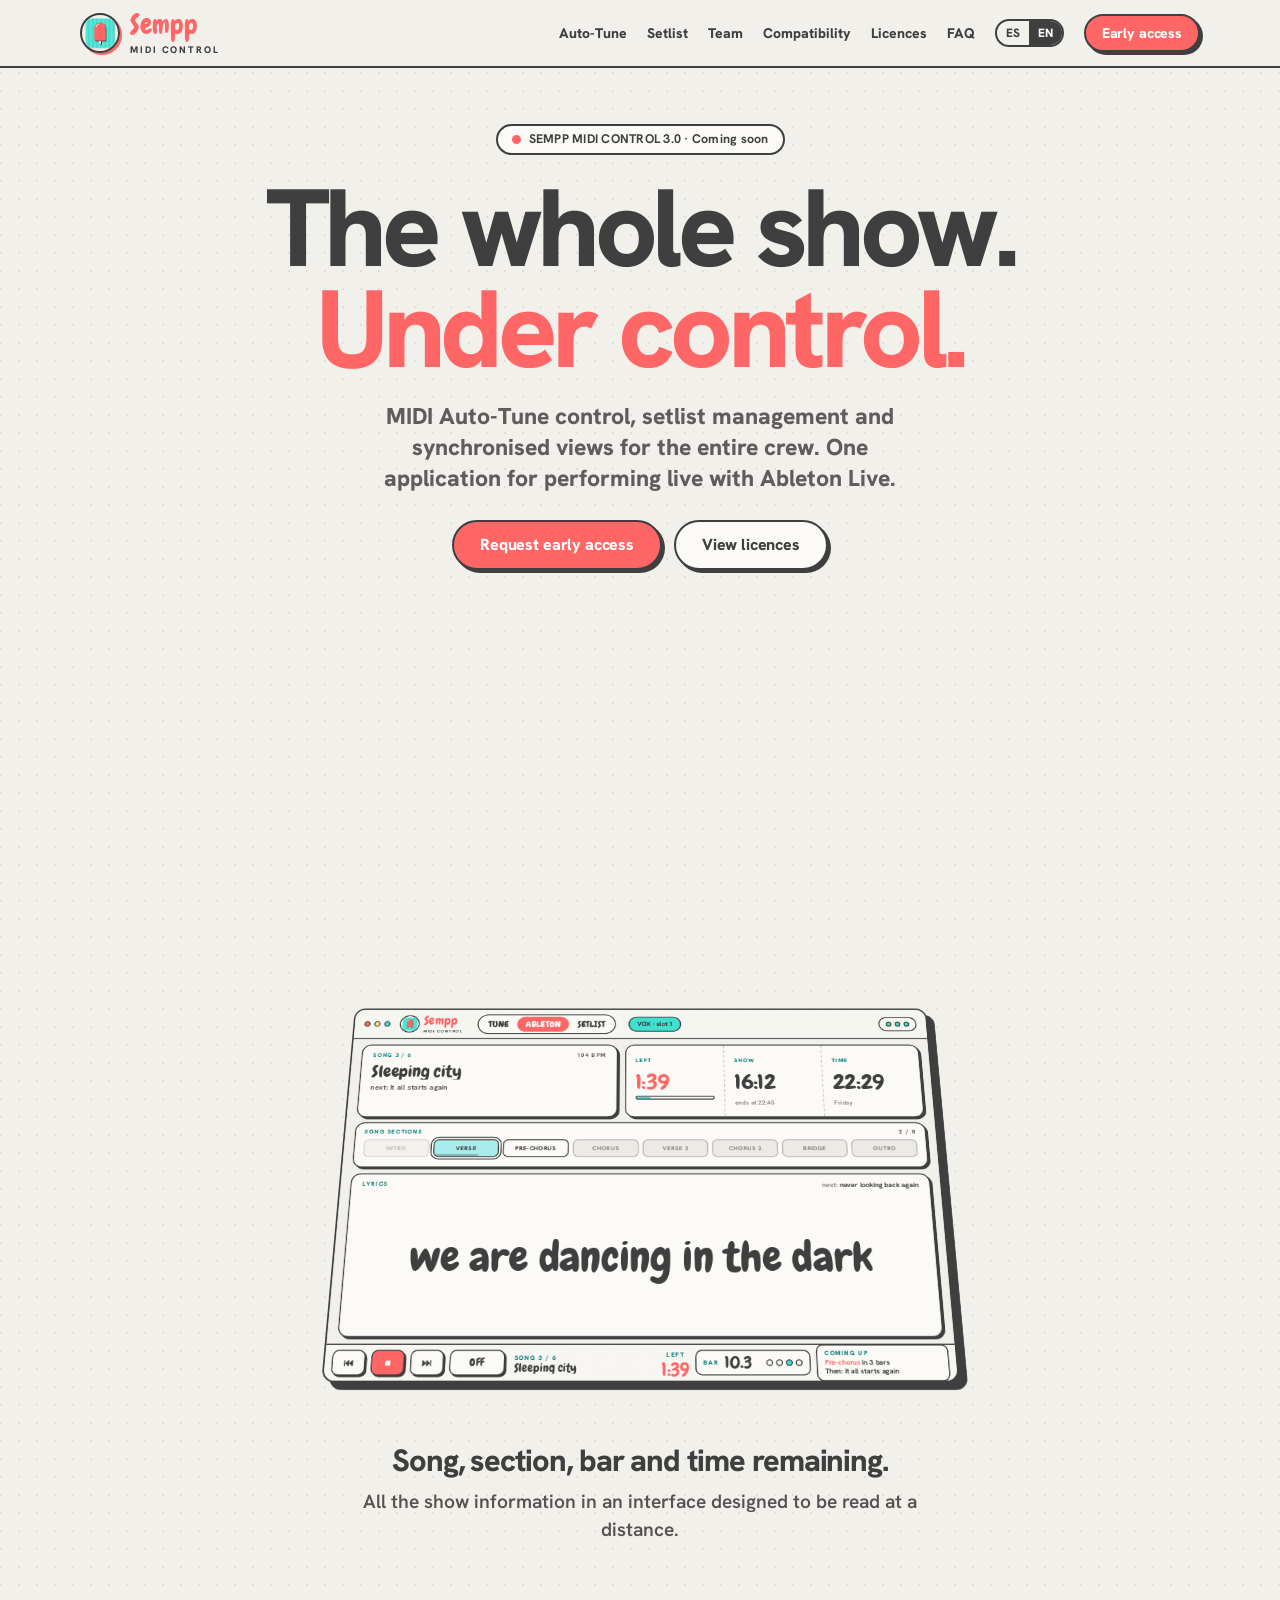
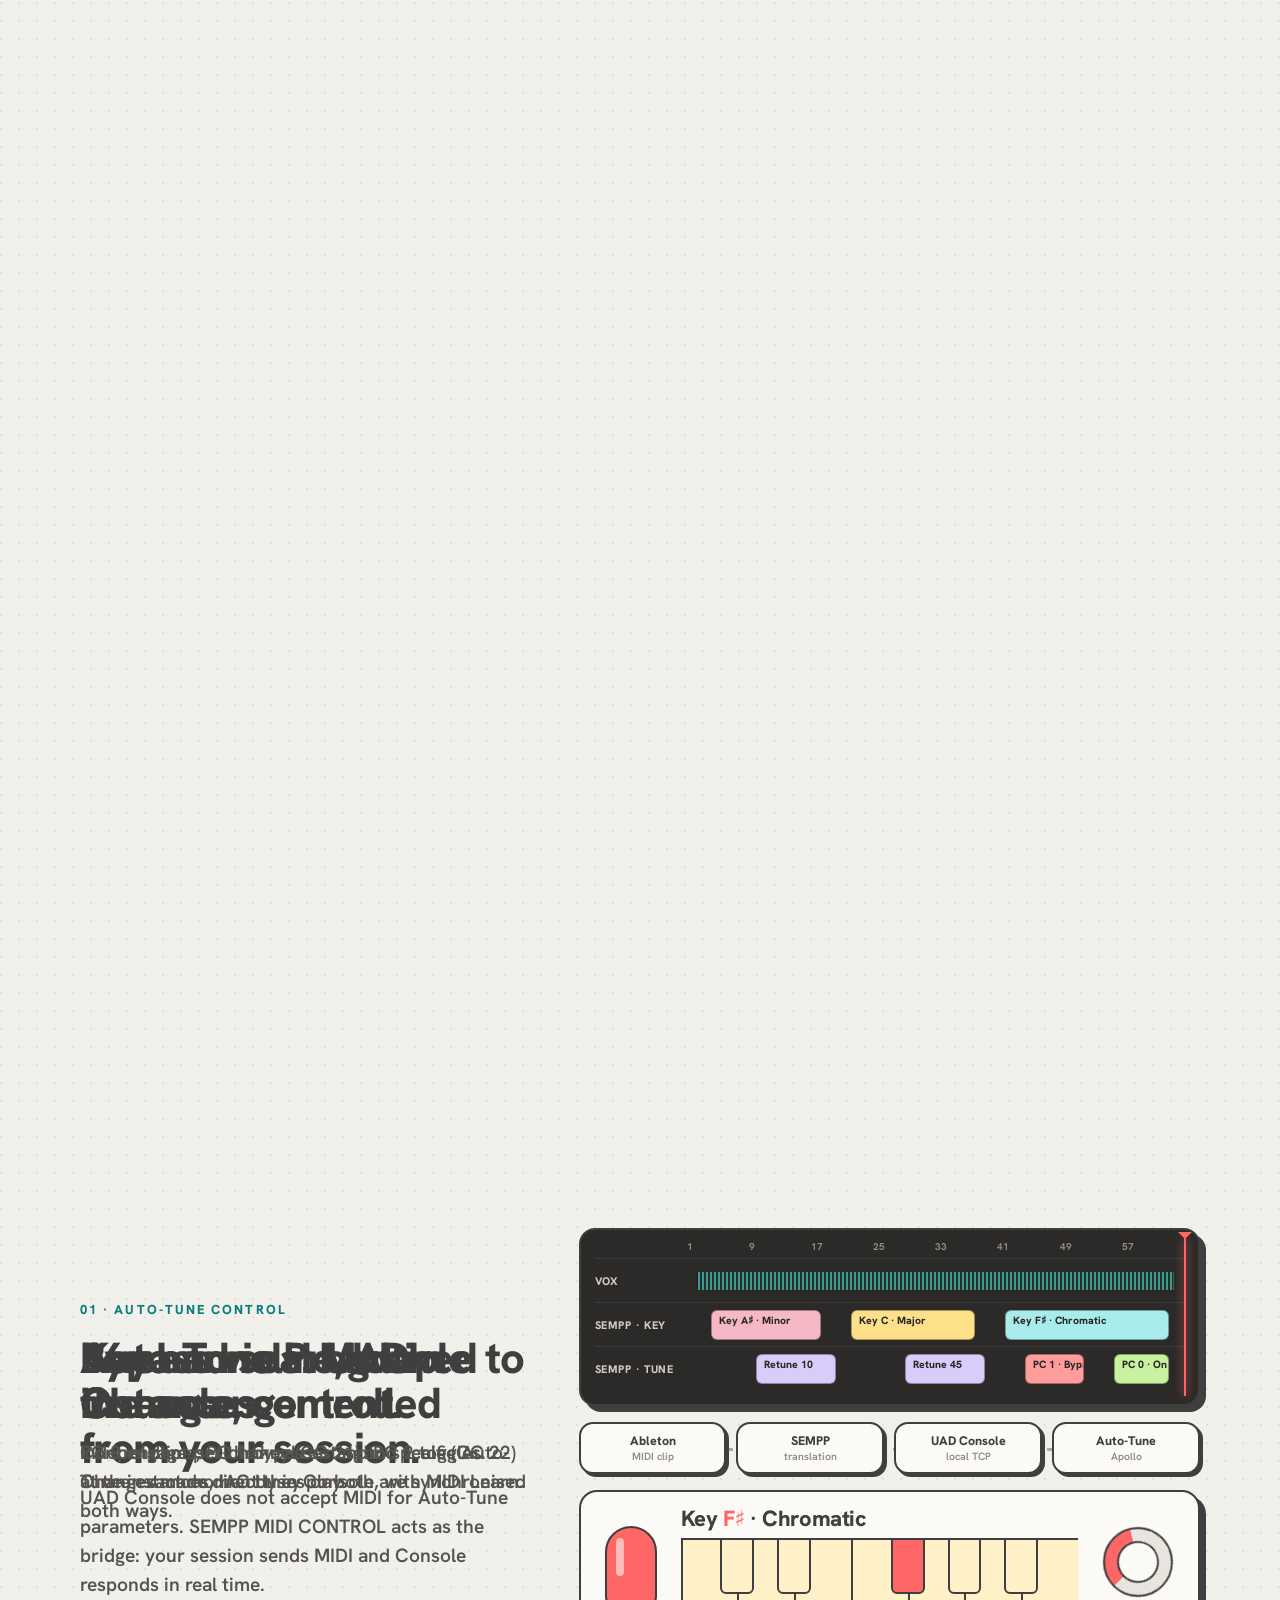
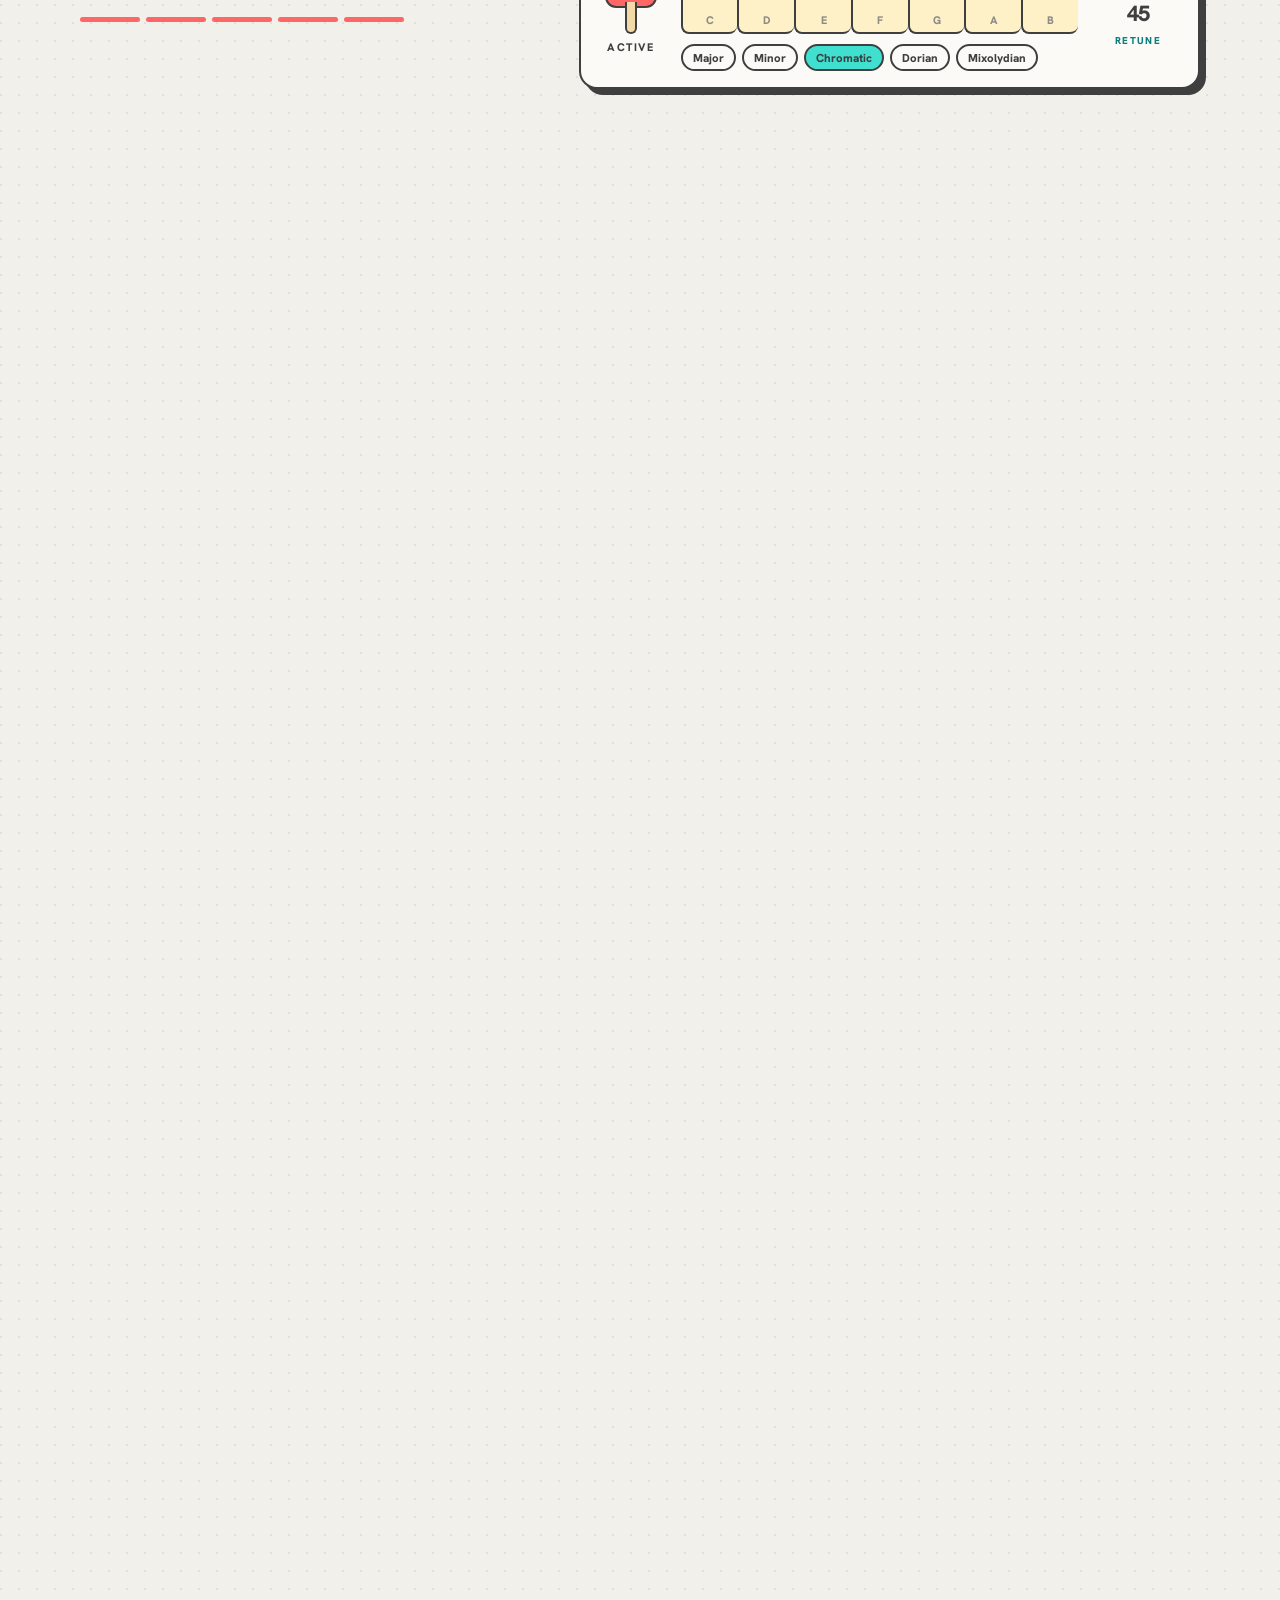
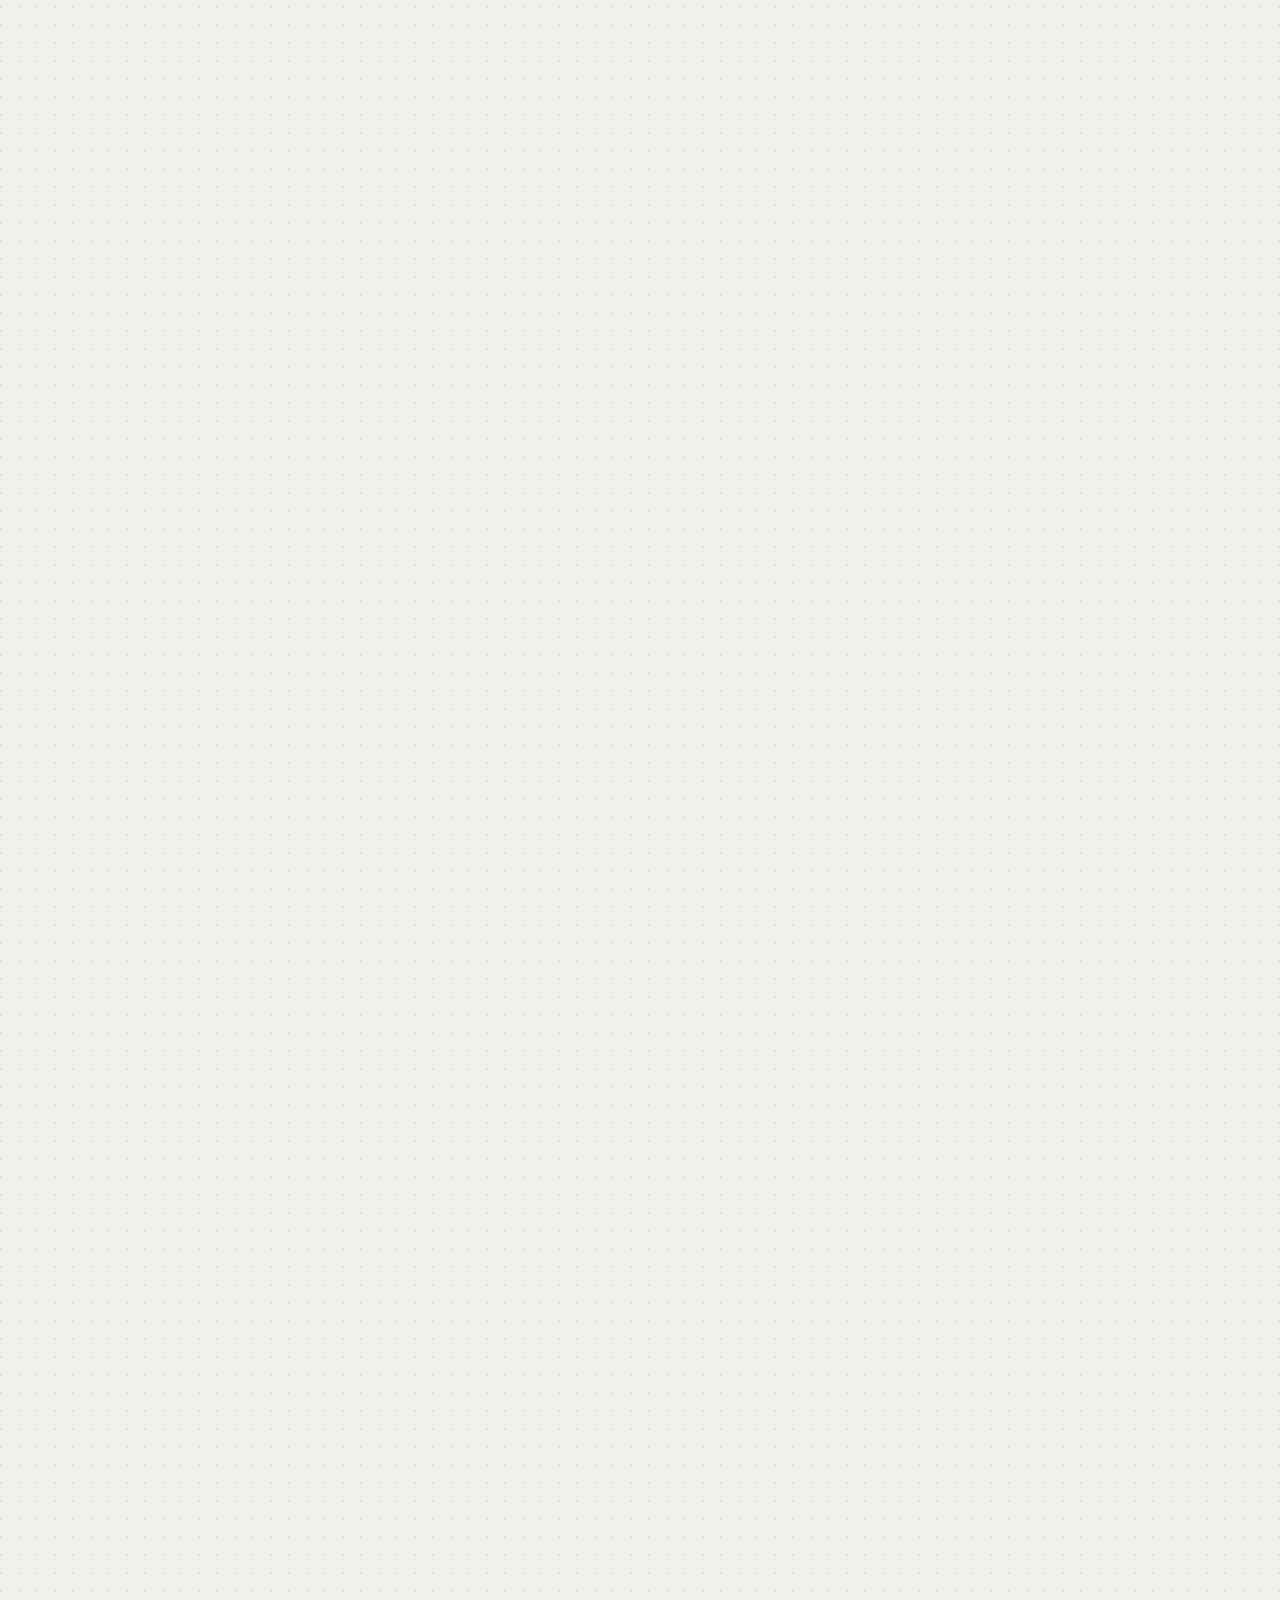
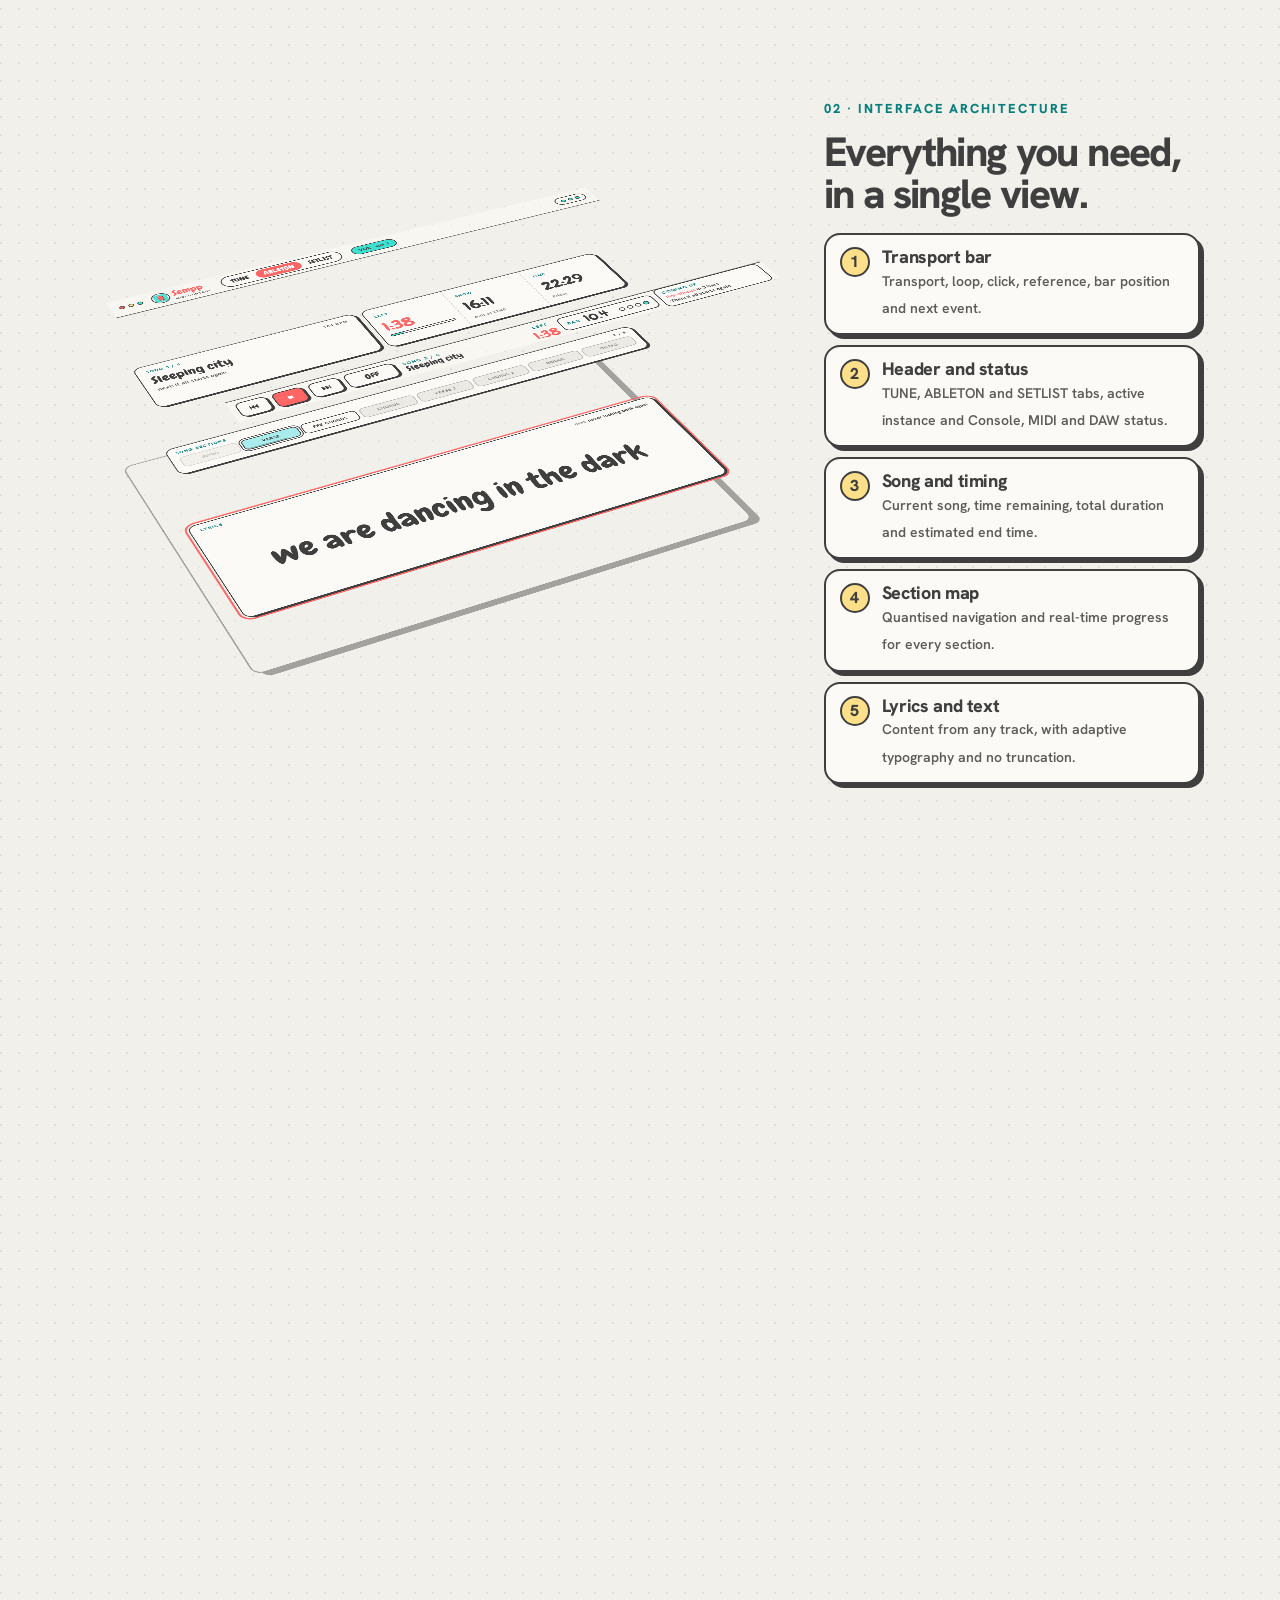
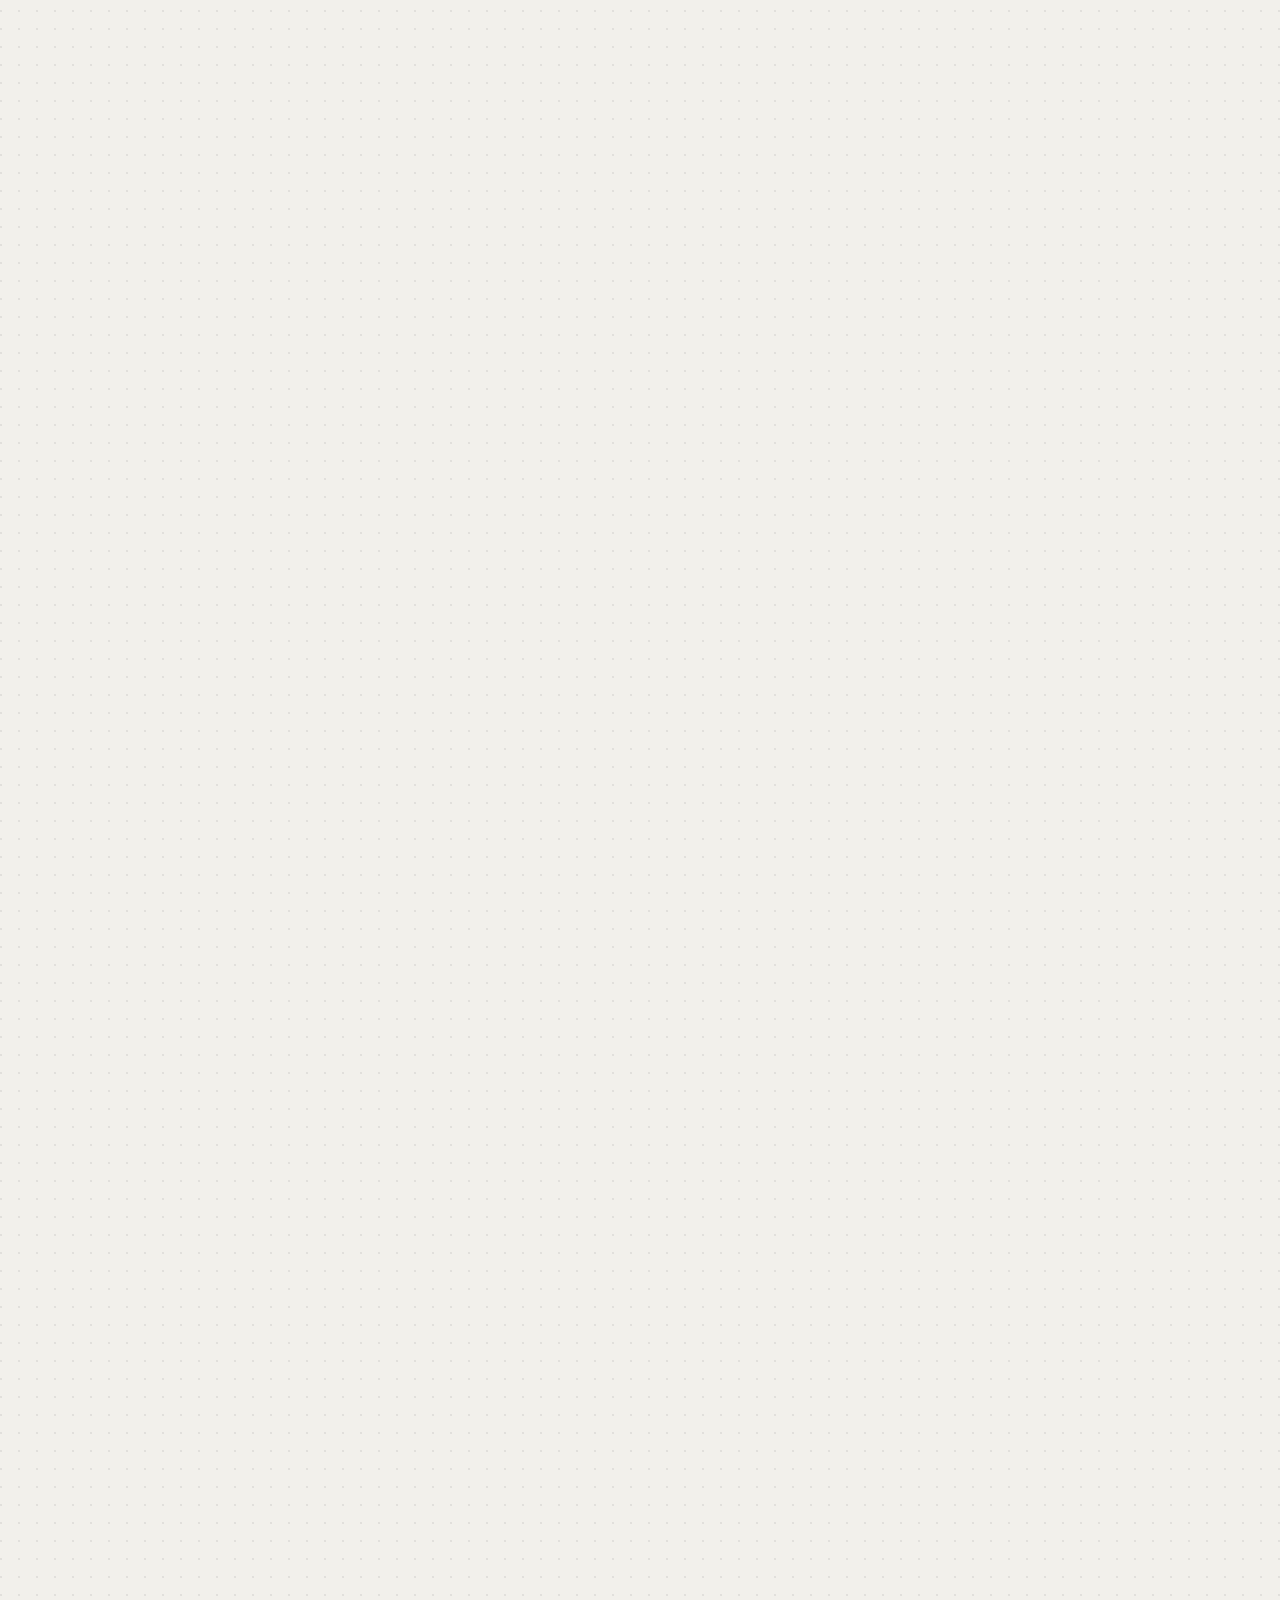
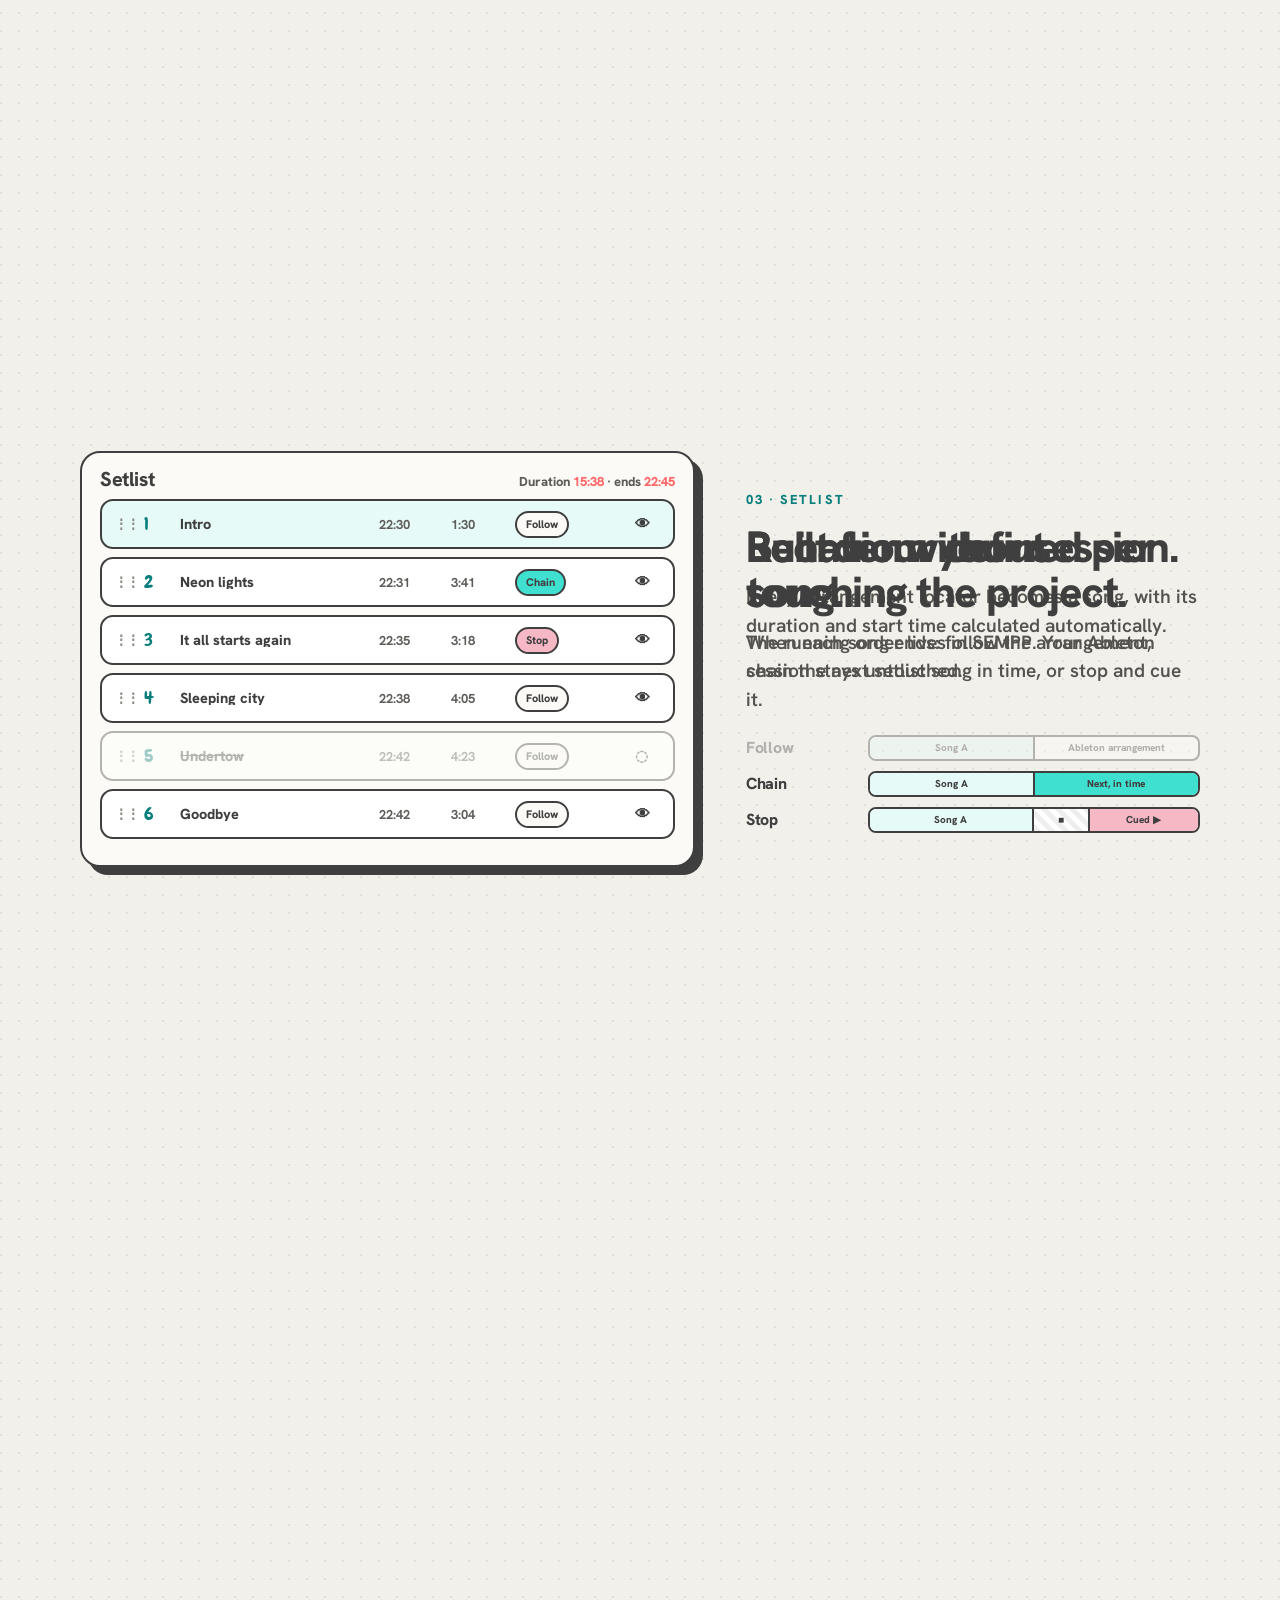
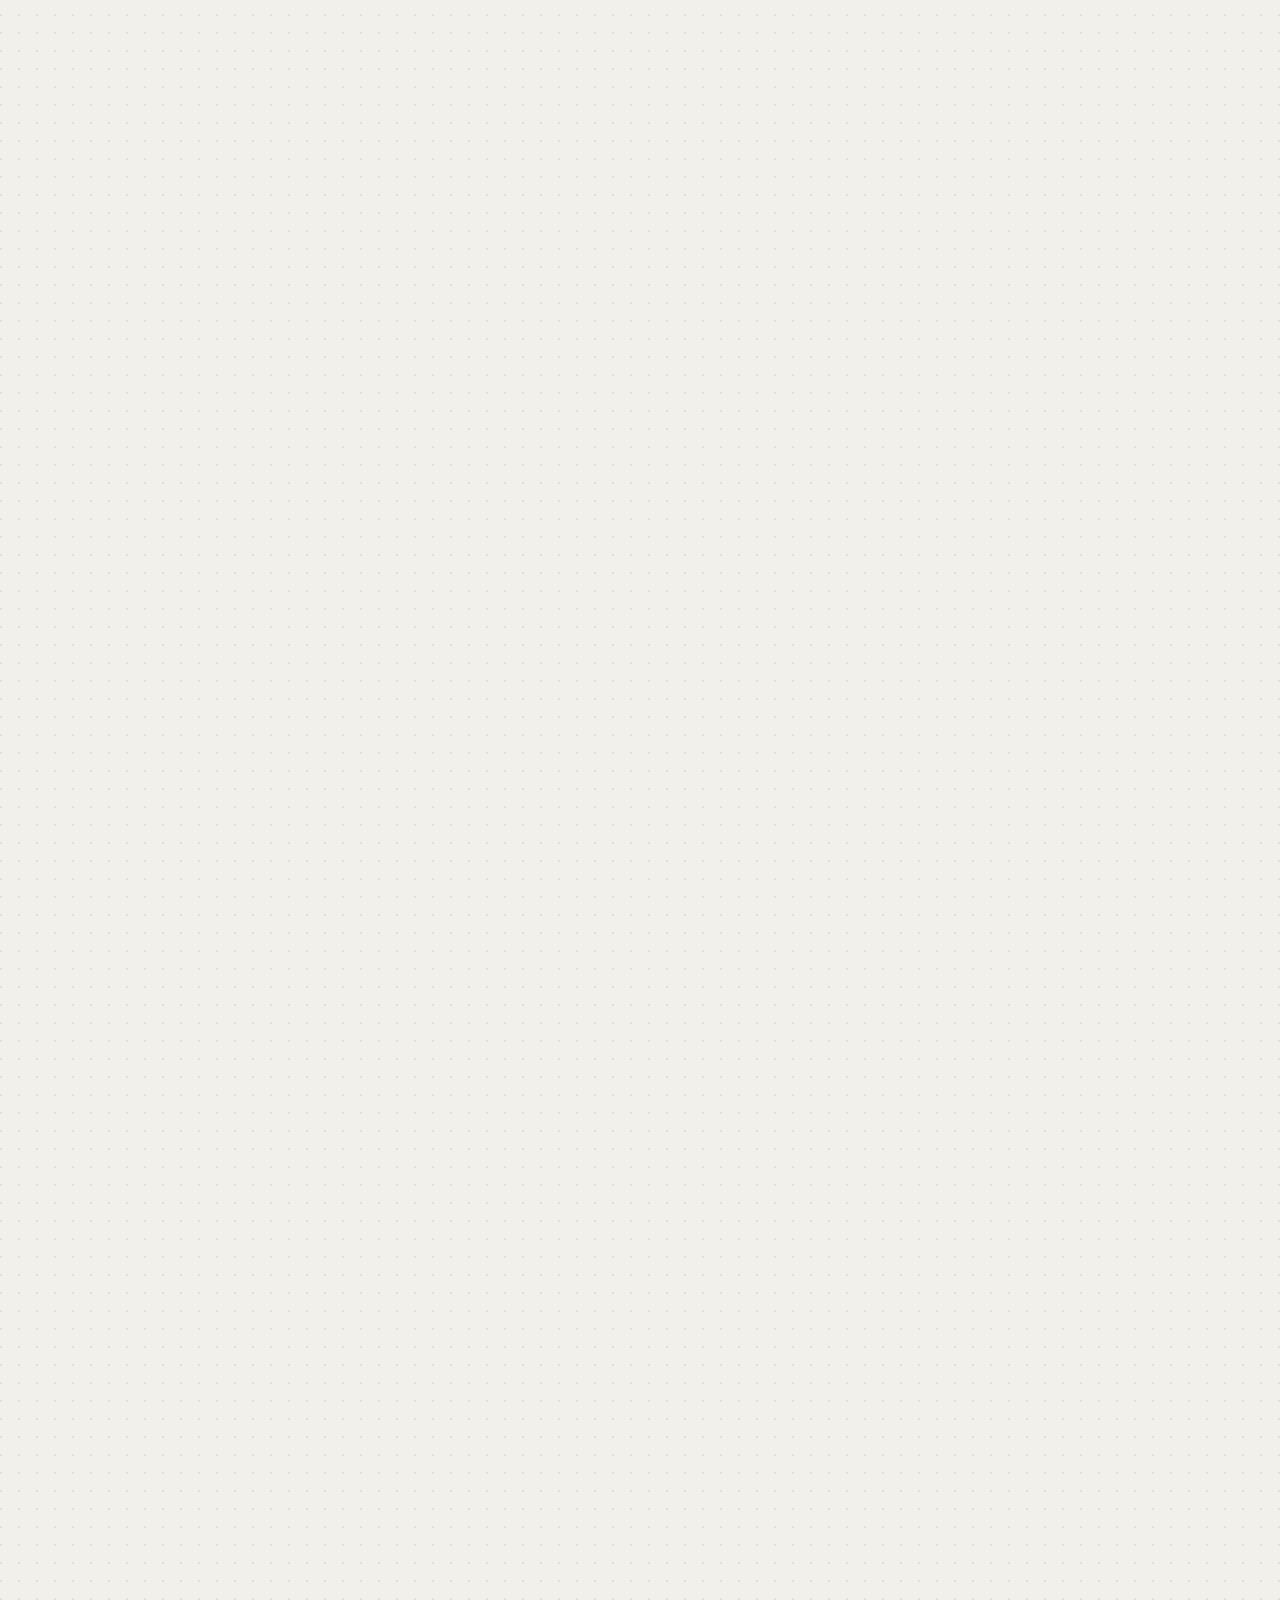
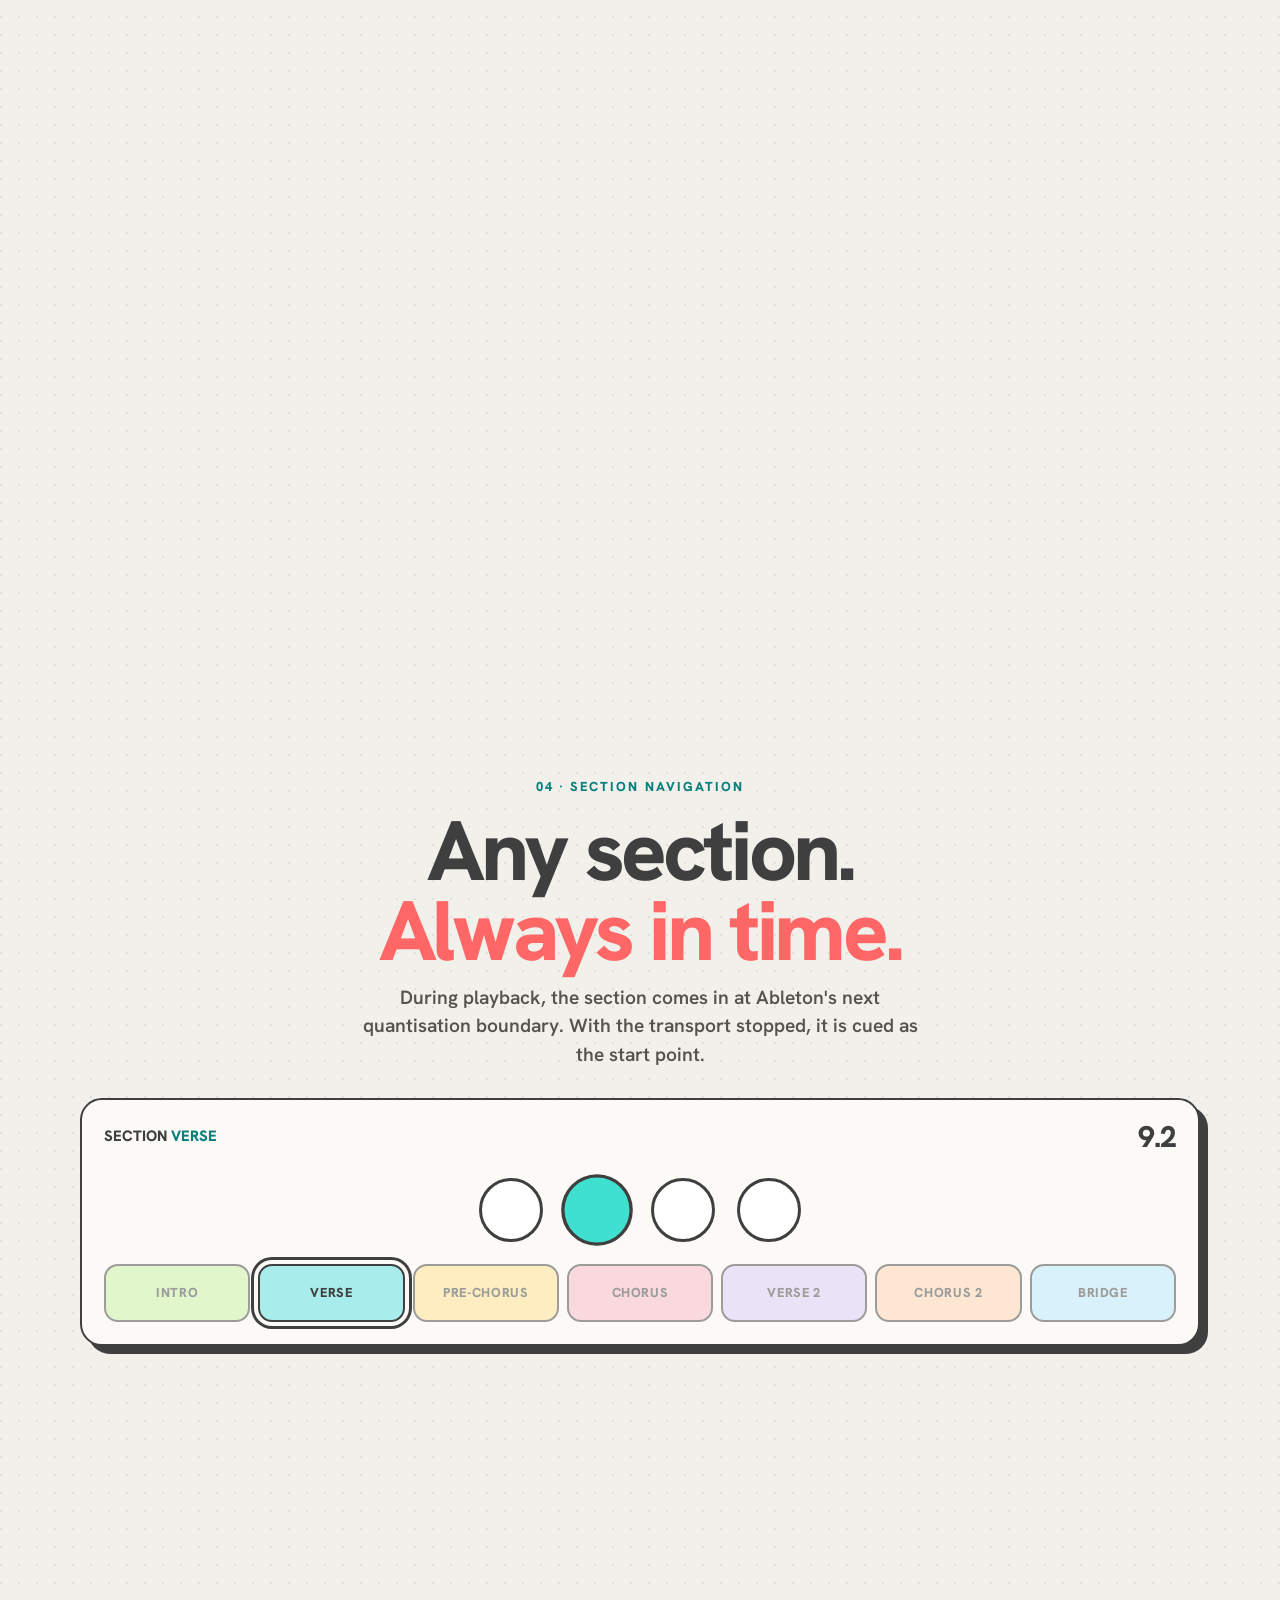
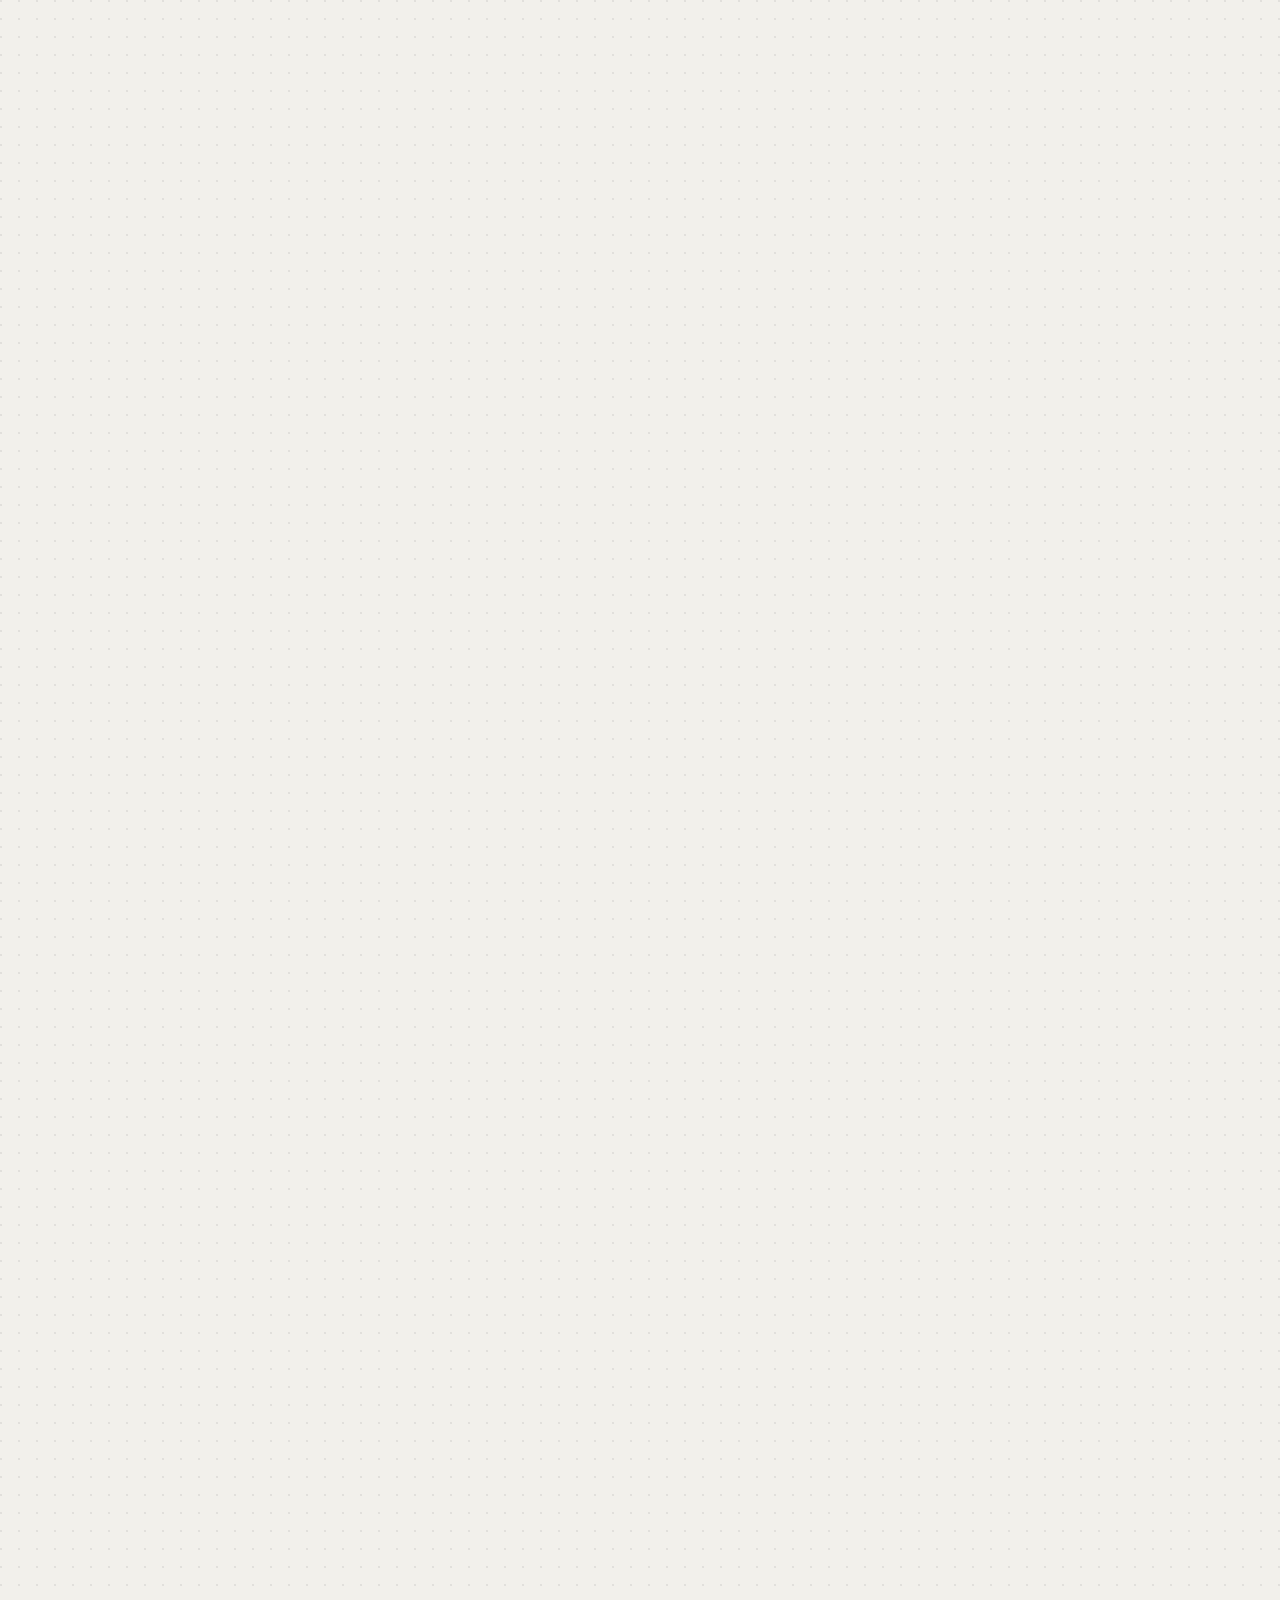
==== commit 4f922f24: "Vista previa web v3: textos profesionales, tipografía editorial Co-Authored-By: Claude Opus 5.5 <nor" ====
--- a/docs/en/index.html
+++ b/docs/en/index.html
@@ -4,7 +4,7 @@
 <meta name="robots" content="noindex,nofollow">
 <meta charset="utf-8">
 <meta name="viewport" content="width=device-width,initial-scale=1">
-<title>SEMPP MIDI CONTROL · MIDI Auto-Tune control and live setlist for Ableton Live</title>
+<title>SEMPP MIDI CONTROL · MIDI Auto-Tune control and setlist for live performance</title>
 <meta name="description" content="Control your Apollo Auto-Tune over MIDI from Ableton Live and run the show with a setlist, in-time section jumps, countdowns and iPad views for the whole band. One-time payment from €49. For macOS.">
 
 <link rel="canonical" href="https://sempp.miguelsempere.es/en/">
@@ -16,15 +16,15 @@
 <meta property="og:locale" content="en_US">
 <meta property="og:locale:alternate" content="es_ES">
 <meta property="og:url" content="https://sempp.miguelsempere.es/en/">
-<meta property="og:title" content="SEMPP MIDI CONTROL · Watch the crowd, not the laptop">
-<meta property="og:description" content="Apollo Auto-Tune from Ableton, setlist, in-time section jumps and iPad views for the whole band.">
+<meta property="og:title" content="SEMPP MIDI CONTROL · The whole show, under control">
+<meta property="og:description" content="MIDI Auto-Tune control, setlist management and synchronised views for the entire crew. For Ableton Live.">
 <meta property="og:image" content="https://sempp.miguelsempere.es/img/og-en.png">
 <meta property="og:image:width" content="1200">
 <meta property="og:image:height" content="630">
 <meta property="og:image:alt" content="SEMPP MIDI CONTROL: song, countdown, sections and lyrics in the Ableton view">
 <meta name="twitter:card" content="summary_large_image">
-<meta name="twitter:title" content="SEMPP MIDI CONTROL · Watch the crowd, not the laptop">
-<meta name="twitter:description" content="Apollo Auto-Tune from Ableton, setlist, in-time section jumps and iPad views for the whole band.">
+<meta name="twitter:title" content="SEMPP MIDI CONTROL · The whole show, under control">
+<meta name="twitter:description" content="MIDI Auto-Tune control, setlist management and synchronised views for the entire crew. For Ableton Live.">
 <meta name="twitter:image" content="https://sempp.miguelsempere.es/img/og-en.png">
 <meta name="theme-color" content="#F2F0EB">
 <meta name="format-detection" content="telephone=no">
@@ -36,44 +36,42 @@
 <link rel="preload" href="../fonts/hanken-grotesk-latin-800-normal.woff2" as="font" type="font/woff2" crossorigin>
 <link rel="stylesheet" href="../css/site.css">
 <link rel="stylesheet" href="../css/show.css">
-<script type="application/ld+json">{"@context": "https://schema.org", "@graph": [{"@type": "WebSite", "@id": "https://sempp.miguelsempere.es/#web", "url": "https://sempp.miguelsempere.es/", "name": "SEMPP MIDI CONTROL", "inLanguage": ["es", "en"]}, {"@type": "Person", "@id": "https://sempp.miguelsempere.es/#miguel", "name": "Miguel Sempere", "jobTitle": "Guitarist, producer and musical director", "sameAs": ["https://www.instagram.com/semperemiguel/"]}, {"@type": "SoftwareApplication", "@id": "https://sempp.miguelsempere.es/#app", "name": "SEMPP MIDI CONTROL", "url": "https://sempp.miguelsempere.es/en/", "description": "macOS app that controls UAD Console Auto-Tune over MIDI from Ableton Live and runs the show with a setlist, in-time section jumps, timers and iPad views for the band.", "applicationCategory": "MultimediaApplication", "applicationSubCategory": "Live performance / MIDI", "operatingSystem": "macOS 10.15 or later", "softwareVersion": "3.0", "inLanguage": "en", "image": "https://sempp.miguelsempere.es/img/og-en.png", "screenshot": ["https://sempp.miguelsempere.es/img/plugin-abl.webp", "https://sempp.miguelsempere.es/img/plugin-set.webp", "https://sempp.miguelsempere.es/img/ipad-dm.webp"], "author": {"@id": "https://sempp.miguelsempere.es/#miguel"}, "publisher": {"@id": "https://sempp.miguelsempere.es/#miguel"}, "offers": [{"@type": "Offer", "name": "MIDI", "price": "49", "priceCurrency": "EUR", "availability": "https://schema.org/PreOrder", "url": "https://sempp.miguelsempere.es/en/#pricing"}, {"@type": "Offer", "name": "Setlist", "price": "99", "priceCurrency": "EUR", "availability": "https://schema.org/PreOrder", "url": "https://sempp.miguelsempere.es/en/#pricing"}, {"@type": "Offer", "name": "Full", "price": "149", "priceCurrency": "EUR", "availability": "https://schema.org/PreOrder", "url": "https://sempp.miguelsempere.es/en/#pricing"}]}, {"@type": "FAQPage", "mainEntity": [{"@type": "Question", "name": "What do I need to use SEMPP MIDI CONTROL?", "acceptedAnswer": {"@type": "Answer", "text": "A Mac running macOS 10.15 or later (Intel or Apple Silicon) and Ableton Live 11 or 12. To control Auto-Tune, a Universal Audio Apollo interface with UAD Console and Auto-Tune loaded on a channel. The band's iPads, phones or computers only need a browser on the same network."}}, {"@type": "Question", "name": "Can I use it without an Apollo or Auto-Tune?", "acceptedAnswer": {"@type": "Answer", "text": "Yes. The Setlist licence includes the setlist, sections, timers, Click and Artist Ref and the iPad views, and needs no Universal Audio hardware."}}, {"@type": "Question", "name": "How much does it cost?", "acceptedAnswer": {"@type": "Answer", "text": "Three one-time licences, VAT included: MIDI €49, Setlist €99 and Full €149. Upgrade from Setlist to Full for €59 and from MIDI to Full for €99. There is a 5-Mac Tour / Office licence for €349 and 40% off for schools and conservatories."}}, {"@type": "Question", "name": "Is it a subscription?", "acceptedAnswer": {"@type": "Answer", "text": "No. You pay once and it is yours. Version 3 updates are free; a future version 4 will be discounted for existing licence holders."}}, {"@type": "Question", "name": "Is there a free trial?", "acceptedAnswer": {"@type": "Answer", "text": "Yes: 14 days of Full with everything unlocked and no card required. When it ends, the features you do not own turn grey; nothing breaks."}}, {"@type": "Question", "name": "On how many Macs can I use it?", "acceptedAnswer": {"@type": "Answer", "text": "Each licence activates on 2 Macs, for example your live rig and your home studio. You can free one at any time, and a third activation costs €19."}}, {"@type": "Question", "name": "Does it need internet on stage?", "acceptedAnswer": {"@type": "Answer", "text": "No. Everything runs locally on the rack router, iPad views included. After activation the licence is checked on the Mac itself, and internet is only used, if available, to look for updates."}}, {"@type": "Question", "name": "How does it know my songs and their sections?", "acceptedAnswer": {"@type": "Answer", "text": "In Ableton it reads the Arrangement locators: each one is a song. Sections come from the clips of a track you choose in Settings. Nothing to import or export."}}, {"@type": "Question", "name": "Does it change my project?", "acceptedAnswer": {"@type": "Answer", "text": "No. The setlist, order and modes live in SEMPP. It only moves the transport and, if you enable it, solos the click and mutes the reference vocal."}}, {"@type": "Question", "name": "Which iPads or devices can I use?", "acceptedAnswer": {"@type": "Answer", "text": "Any iPad, iPhone, Android or computer with a browser, including older iPads. Each view opens from a QR code and there is no app to install."}}, {"@type": "Question", "name": "Is it safe to have the controls on Wi-Fi?", "acceptedAnswer": {"@type": "Answer", "text": "You can set an access PIN, give each view (director, tech, band) its own permissions and lock every iPad from the Mac with one click."}}, {"@type": "Question", "name": "Does it work with Logic Pro?", "acceptedAnswer": {"@type": "Answer", "text": "The Logic Pro 11 version is in development, with unlimited songs and seamless jumps. Your licence will cover both Ableton and Logic. MIDI Auto-Tune control already works with any DAW."}}, {"@type": "Question", "name": "How is it different from other setlist apps like AbleSet?", "acceptedAnswer": {"@type": "Answer", "text": "SEMPP combines the setlist, in-time sections and band views with MIDI control of the Apollo's Auto-Tune and a vocal meter for the tech, in one app, and one licence covers both Ableton and Logic."}}, {"@type": "Question", "name": "Is it made by Universal Audio, Antares, Ableton or Apple?", "acceptedAnswer": {"@type": "Answer", "text": "No. SEMPP MIDI CONTROL is an independent product made by Miguel Sempere, not affiliated with Universal Audio, Antares, Ableton or Apple."}}]}]}</script>
+<script type="application/ld+json">{"@context": "https://schema.org", "@graph": [{"@type": "WebSite", "@id": "https://sempp.miguelsempere.es/#web", "url": "https://sempp.miguelsempere.es/", "name": "SEMPP MIDI CONTROL", "inLanguage": ["es", "en"]}, {"@type": "Person", "@id": "https://sempp.miguelsempere.es/#miguel", "name": "Miguel Sempere", "jobTitle": "Guitarist, producer and musical director", "sameAs": ["https://www.instagram.com/semperemiguel/"]}, {"@type": "SoftwareApplication", "@id": "https://sempp.miguelsempere.es/#app", "name": "SEMPP MIDI CONTROL", "url": "https://sempp.miguelsempere.es/en/", "description": "macOS app that controls UAD Console Auto-Tune over MIDI from Ableton Live and runs the show with a setlist, in-time section jumps, timers and iPad views for the band.", "applicationCategory": "MultimediaApplication", "applicationSubCategory": "Live performance / MIDI", "operatingSystem": "macOS 10.15 or later", "softwareVersion": "3.0", "inLanguage": "en", "image": "https://sempp.miguelsempere.es/img/og-en.png", "screenshot": ["https://sempp.miguelsempere.es/img/plugin-abl.webp", "https://sempp.miguelsempere.es/img/plugin-set.webp", "https://sempp.miguelsempere.es/img/ipad-dm.webp"], "author": {"@id": "https://sempp.miguelsempere.es/#miguel"}, "publisher": {"@id": "https://sempp.miguelsempere.es/#miguel"}, "offers": [{"@type": "Offer", "name": "MIDI", "price": "49", "priceCurrency": "EUR", "availability": "https://schema.org/PreOrder", "url": "https://sempp.miguelsempere.es/en/#pricing"}, {"@type": "Offer", "name": "Setlist", "price": "99", "priceCurrency": "EUR", "availability": "https://schema.org/PreOrder", "url": "https://sempp.miguelsempere.es/en/#pricing"}, {"@type": "Offer", "name": "Full", "price": "149", "priceCurrency": "EUR", "availability": "https://schema.org/PreOrder", "url": "https://sempp.miguelsempere.es/en/#pricing"}]}, {"@type": "FAQPage", "mainEntity": [{"@type": "Question", "name": "What do I need to use SEMPP MIDI CONTROL?", "acceptedAnswer": {"@type": "Answer", "text": "A Mac running macOS 10.15 or later (Intel or Apple Silicon) and Ableton Live 11 or 12. To control Auto-Tune, a Universal Audio Apollo interface with UAD Console and Auto-Tune loaded on a channel. The band's iPads, phones or computers only need a browser on the same network."}}, {"@type": "Question", "name": "Can I use it without an Apollo or Auto-Tune?", "acceptedAnswer": {"@type": "Answer", "text": "Yes. The Setlist licence includes the setlist, sections, timers, Click and Artist Ref and the iPad views, and needs no Universal Audio hardware."}}, {"@type": "Question", "name": "How much does it cost?", "acceptedAnswer": {"@type": "Answer", "text": "Three one-time licences, VAT included: MIDI €49, Setlist €99 and Full €149. Upgrade from Setlist to Full for €59 and from MIDI to Full for €99. There is a 5-Mac Tour / Office licence for €349 and 40% off for schools and conservatories."}}, {"@type": "Question", "name": "Is it a subscription?", "acceptedAnswer": {"@type": "Answer", "text": "No. It is a perpetual, one-time licence. Version 3 updates are free; a future version 4 will be discounted for existing licence holders."}}, {"@type": "Question", "name": "Is there a free trial?", "acceptedAnswer": {"@type": "Answer", "text": "Yes: 14 days of Full with everything unlocked and no card required. When it ends, features outside your licence are disabled without affecting the rest."}}, {"@type": "Question", "name": "On how many Macs can I use it?", "acceptedAnswer": {"@type": "Answer", "text": "Each licence activates on 2 Macs, for example your live rig and your home studio. You can free one at any time, and a third activation costs €19."}}, {"@type": "Question", "name": "Does it need internet on stage?", "acceptedAnswer": {"@type": "Answer", "text": "No. Everything runs locally on the rack router, iPad views included. After activation the licence is checked on the Mac itself, and internet is only used, if available, to look for updates."}}, {"@type": "Question", "name": "How does it know my songs and their sections?", "acceptedAnswer": {"@type": "Answer", "text": "In Ableton it reads the Arrangement locators: each one is a song. Sections come from the clips of a track you choose in Settings. Nothing to import or export."}}, {"@type": "Question", "name": "Does it change my project?", "acceptedAnswer": {"@type": "Answer", "text": "No. The setlist, order and modes live in SEMPP. It only moves the transport and, if you enable it, solos the click and mutes the reference vocal."}}, {"@type": "Question", "name": "Which iPads or devices can I use?", "acceptedAnswer": {"@type": "Answer", "text": "Any iPad, iPhone, Android or computer with a browser, including older iPads. Each view opens from a QR code and there is no app to install."}}, {"@type": "Question", "name": "Is it safe to have the controls on Wi-Fi?", "acceptedAnswer": {"@type": "Answer", "text": "You can set an access PIN, give each view (director, tech, band) its own permissions and lock every iPad from the Mac with one click."}}, {"@type": "Question", "name": "Does it work with Logic Pro?", "acceptedAnswer": {"@type": "Answer", "text": "The Logic Pro 11 version is in development, with unlimited songs and seamless jumps. Your licence will cover both Ableton and Logic. MIDI Auto-Tune control already works with any DAW."}}, {"@type": "Question", "name": "How is it different from other setlist apps like AbleSet?", "acceptedAnswer": {"@type": "Answer", "text": "SEMPP combines the setlist, in-time sections and band views with MIDI control of the Apollo's Auto-Tune and a vocal meter for the tech, in one app, and one licence covers both Ableton and Logic."}}, {"@type": "Question", "name": "Is it made by Universal Audio, Antares, Ableton or Apple?", "acceptedAnswer": {"@type": "Answer", "text": "No. SEMPP MIDI CONTROL is an independent product made by Miguel Sempere, not affiliated with Universal Audio, Antares, Ableton or Apple."}}]}]}</script>
 </head>
 <body>
 <a class="skip" href="#main">Skip to content</a>
 <nav class="nav" aria-label="Main"><div class="w">
-  <a class="brand" href="./" aria-label="SEMPP MIDI CONTROL, home"><img class="wob" src="../img/icon.png" alt="" width="40" height="40"><span><b>Sempp</b><small>MIDI CONTROL</small></span></a>
+  <a class="brand" href="./" aria-label="SEMPP MIDI CONTROL"><img src="../img/icon.png" alt="" width="40" height="40"><span><b>Sempp</b><small>MIDI CONTROL</small></span></a>
   <div class="links">
-    <a class="h" href="#s-tune">Auto-Tune</a><a class="h" href="#s-set">Setlist</a><a class="h" href="#s-band">Band</a><a class="h" href="#daw">Ableton &amp; Logic</a><a class="h" href="#precios">Pricing</a><a class="h" href="#faq">FAQ</a>
+    <a class="h" href="#s-tune">Auto-Tune</a><a class="h" href="#s-set">Setlist</a><a class="h" href="#s-band">Team</a><a class="h" href="#daw">Compatibility</a><a class="h" href="#precios">Licences</a><a class="h" href="#faq">FAQ</a>
     <span class="lang" aria-label="Language"><a href="../" hreflang="es" lang="es">ES</a><span>EN</span></span>
-    <a class="btn sm coral" href="#lista">Waitlist</a>
+    <a class="btn sm coral" href="#lista">Early access</a>
   </div>
 </div></nav>
 
 <main id="main">
 
-<!-- HERO -->
 <header class="hx"><div class="w">
-  <span class="pill rv"><i></i>SEMPP MIDI CONTROL 3.0 · launching very soon</span>
-  <h1 class="rv d1"><span class="s">Watch the crowd.<br><em>Not the laptop.</em></span><span class="k">MIDI Auto-Tune control, a real setlist and live views for the whole band. For Ableton Live and, very soon, Logic Pro.</span></h1>
-  <div class="cta rv d2"><a class="btn coral" href="#lista">Join the waitlist</a><a class="btn" href="#precios">See pricing</a></div>
-  <p class="note rv d3">macOS 10.15+ · Intel &amp; Apple Silicon · Ableton Live 11 &amp; 12 · UAD Console · works offline</p>
+  <span class="pill rv"><i></i>SEMPP MIDI CONTROL 3.0 · Coming soon</span>
+  <h1 class="rv d1"><span class="s">The whole show.<br><em>Under control.</em></span><span class="k">MIDI Auto-Tune control, setlist management and synchronised views for the entire crew. One application for performing live with Ableton Live.</span></h1>
+  <div class="cta rv d2"><a class="btn coral" href="#lista">Request early access</a><a class="btn" href="#precios">View licences</a></div>
+  <p class="note rv d3">macOS 10.15+ · Intel &amp; Apple Silicon · Ableton Live 11 &amp; 12 · UAD Console · 100% local operation</p>
 </div></header>
-<section class="scene" id="s-hero" data-scene="hero" aria-label="The plugin running">
+<section class="scene" id="s-hero" data-scene="hero" aria-label="Main interface">
   <div class="pin"><div class="stage"><div class="tilt"><div class="appbox" data-app="hero"></div></div></div>
-  <div class="hxsub"><b>Song, section, bar and countdown.</b><p class="lede" style="margin:8px auto 0">Everything happening on stage, in one window you can read from two metres away.</p></div></div>
-</section>
-
-<!-- 1 · MIDI → AUTO-TUNE -->
+  <div class="hxsub"><b>Song, section, bar and time remaining.</b><p class="lede" style="margin:8px auto 0">All the show information in an interface designed to be read at a distance.</p></div></div>
+</section>
+
 <section class="scene" id="s-tune" data-scene="tune" aria-labelledby="t-tune">
   <div class="pin"><div class="w tunegrid">
     <div>
-      <span class="kicker">01 · MIDI Auto-Tune</span>
+      <span class="kicker">01 · Auto-Tune control</span>
       <div class="steptxt">
-        <div class="on"><h2 id="t-tune">Your Apollo Auto-Tune, finally from Ableton.</h2><p class="lede">UAD Console does not take MIDI for Auto-Tune. SEMPP is the bridge: one clip in Ableton and Auto-Tune obeys.</p></div>
-        <div><h2>One clip changes the key.</h2><p class="lede">Key on CC 21, scale on CC 22. When Ableton's playhead hits the clip, the key changes right on time, hands off the mouse.</p></div>
-        <div><h2>Another sets scale and retune.</h2><p class="lede">Retune, humanize, flex-tune and vibrato, with min, max and invert. Or with automation, note by note.</p></div>
-        <div><h2>Bypass with a Program Change.</h2><p class="lede">0 turns it on, 1 off, 2 toggles. And if someone touches it in Console, SEMPP knows.</p></div>
-        <div><h2>16 channels. Several Auto-Tunes.</h2><p class="lede">Each channel to a specific Auto-Tune, to IAC buses or both. MIDI Learn for the rest.</p></div>
+        <div class="on"><h2 id="t-tune">Auto-Tune in UAD Console, controlled from your session.</h2><p class="lede">UAD Console does not accept MIDI for Auto-Tune parameters. SEMPP MIDI CONTROL acts as the bridge: your session sends MIDI and Console responds in real time.</p></div>
+        <div><h2>Key and scale, locked to the arrangement.</h2><p class="lede">Control clips set the key (CC 21) and scale (CC 22) at the exact moment they play.</p></div>
+        <div><h2>Response and character, fully configurable.</h2><p class="lede">Retune Speed, Humanize, Flex-Tune and Natural Vibrato assignable by CC with configurable range and inversion, or via automation.</p></div>
+        <div><h2>Bypass via Program Change.</h2><p class="lede">PC 0 engages, PC 1 bypasses and PC 2 toggles. Changes made directly in Console are synchronised both ways.</p></div>
+        <div><h2>16 channels. Multiple instances.</h2><p class="lede">Independent per-channel routing to specific Auto-Tune instances, IAC buses or both, with MIDI Learn.</p></div>
       </div>
       <div class="prog" aria-hidden="true"><i class="on"></i><i></i><i></i><i></i><i></i></div>
     </div>
@@ -86,7 +84,7 @@
         <div class="ph"></div>
       </div>
       <div class="flow" id="flow"><div class="wire"></div><div class="pulse"></div>
-        <div class="node">Ableton<small>MIDI clip</small></div><div class="node">SEMPP<small>translates</small></div><div class="node">UAD Console<small>local TCP</small></div><div class="node">Auto-Tune<small>on the Apollo</small></div></div>
+        <div class="node">Ableton<small>MIDI clip</small></div><div class="node">SEMPP<small>translation</small></div><div class="node">UAD Console<small>local TCP</small></div><div class="node">Auto-Tune<small>Apollo</small></div></div>
       <div class="at">
         <div><div class="polo" id="polo"><div class="ice"></div><div class="stick"></div></div><div class="atst" id="atst">ACTIVE</div></div>
         <div><div class="keyread" id="keyread">Key <em>C</em> · Major</div><div class="piano" id="piano"></div><div class="chips" id="chips"></div></div>
@@ -96,55 +94,52 @@
   </div></div>
 </section>
 
-<!-- 2 · DESPIECE -->
 <section class="scene" id="s-xp" data-scene="xp" aria-labelledby="t-xp">
   <div class="pin"><div class="w xpgrid">
     <div class="xstage"><div class="xp"><div class="appbox" data-app="xp"></div></div></div>
     <div>
-      <span class="kicker">02 · Inside the window</span>
-      <h2 class="mid" id="t-xp" style="margin:10px 0 18px">Five layers. Zero scrolling.</h2>
+      <span class="kicker">02 · Interface architecture</span>
+      <h2 class="mid" id="t-xp" style="margin:10px 0 18px">Everything you need, in a single view.</h2>
       <ol class="xlist">
-        <li data-l="4"><i>1</i><div><b>Live bar</b><span>Transport, loop, click and reference, bar with beat and what's next.</span></div></li>
-        <li data-l="0"><i>2</i><div><b>Status and tabs</b><span>TUNE, ABLETON and SETLIST, the active Auto-Tune and Console, MIDI and Ableton status.</span></div></li>
-        <li data-l="1"><i>3</i><div><b>Song and timers</b><span>What's playing, time left, the whole show and when it ends.</span></div></li>
-        <li data-l="2"><i>4</i><div><b>Song sections</b><span>Tappable, in time, with the current one filling up.</span></div></li>
-        <li data-l="3"><i>5</i><div><b>Lyrics and text</b><span>From any Ableton track, big and never cut off.</span></div></li>
+        <li data-l="4"><i>1</i><div><b>Transport bar</b><span>Transport, loop, click, reference, bar position and next event.</span></div></li>
+        <li data-l="0"><i>2</i><div><b>Header and status</b><span>TUNE, ABLETON and SETLIST tabs, active instance and Console, MIDI and DAW status.</span></div></li>
+        <li data-l="1"><i>3</i><div><b>Song and timing</b><span>Current song, time remaining, total duration and estimated end time.</span></div></li>
+        <li data-l="2"><i>4</i><div><b>Section map</b><span>Quantised navigation and real-time progress for every section.</span></div></li>
+        <li data-l="3"><i>5</i><div><b>Lyrics and text</b><span>Content from any track, with adaptive typography and no truncation.</span></div></li>
       </ol>
     </div>
   </div></div>
 </section>
 
-<!-- 3 · SETLIST -->
 <section class="scene" id="s-set" data-scene="set" aria-labelledby="t-set">
   <div class="pin"><div class="w setgrid">
     <div class="sl" aria-hidden="true">
-      <div class="hd"><b>Setlist · Friday</b><span class="tot">Show <em id="sl-tot">41:20</em> · ends at <em id="sl-end">23:11</em></span></div>
+      <div class="hd"><b>Setlist</b><span class="tot">Duration <em id="sl-tot">41:20</em> · ends <em id="sl-end">23:11</em></span></div>
       <div class="slist" id="slist"></div>
     </div>
     <div>
       <span class="kicker">03 · Setlist</span>
       <div class="steptxt">
-        <div class="on"><h2 id="t-set">Every locator, a song.</h2><p class="lede">SEMPP reads the Ableton Arrangement and builds the setlist for you, with each song's length and start time.</p></div>
-        <div><h2>Drag. Your project stays untouched.</h2><p class="lede">Reorder the show in seconds before you go on. Ableton stays the same.</p></div>
-        <div><h2>One too many tonight? Out.</h2><p class="lede">Hide it with the eye. Timers and the end time update instantly.</p></div>
-        <div><h2>You decide how every song ends.</h2><p class="lede">Follow the Arrangement, chain the next setlist song in time, or stop and cue it up.</p></div>
+        <div class="on"><h2 id="t-set">Built from your session.</h2><p class="lede">Every Arrangement locator becomes a song, with its duration and start time calculated automatically.</p></div>
+        <div><h2>Reorder without touching the project.</h2><p class="lede">The running order lives in SEMPP. Your Ableton session stays untouched.</p></div>
+        <div><h2>Drop songs instantly.</h2><p class="lede">Timings and the end time are recalculated on the spot.</p></div>
+        <div><h2>Behaviour defined per song.</h2><p class="lede">When each song ends: follow the arrangement, chain the next setlist song in time, or stop and cue it.</p></div>
       </div>
       <div class="modes">
-        <div class="mode" data-m="free"><b>Follow</b><div class="mtl"><span style="flex:3;background:#E6FBF8">Song 1</span><span style="flex:3">whatever is next in Ableton</span></div></div>
-        <div class="mode" data-m="chain"><b>Chain</b><div class="mtl"><span style="flex:3;background:#E6FBF8">Song 1</span><span style="flex:3;background:var(--mint)">next setlist song, in time</span></div></div>
-        <div class="mode" data-m="stop"><b>Stop</b><div class="mtl"><span style="flex:3;background:#E6FBF8">Song 1</span><span class="gap" style="flex:1">■</span><span style="flex:2;background:var(--pink)">cued ▶</span></div></div>
-      </div>
-    </div>
-  </div></div>
-</section>
-
-<!-- 4 · PARTES A TEMPO -->
+        <div class="mode" data-m="free"><b>Follow</b><div class="mtl"><span style="flex:3;background:#E6FBF8">Song A</span><span style="flex:3">Ableton arrangement</span></div></div>
+        <div class="mode" data-m="chain"><b>Chain</b><div class="mtl"><span style="flex:3;background:#E6FBF8">Song A</span><span style="flex:3;background:var(--mint)">Next, in time</span></div></div>
+        <div class="mode" data-m="stop"><b>Stop</b><div class="mtl"><span style="flex:3;background:#E6FBF8">Song A</span><span class="gap" style="flex:1">■</span><span style="flex:2;background:var(--pink)">Cued ▶</span></div></div>
+      </div>
+    </div>
+  </div></div>
+</section>
+
 <section class="scene" id="s-parts" data-scene="parts" aria-labelledby="t-parts">
   <div class="pin"><div class="w">
-    <div class="center"><span class="kicker">04 · In-time sections</span><h2 class="big" id="t-parts" style="margin:12px 0 12px">Tap the chorus.<br><em>It lands on the bar.</em></h2>
-    <p class="lede" style="margin:0 auto">While playing, the section comes in at Ableton's next quantize boundary, in time. When stopped, it is cued like a marker.</p></div>
+    <div class="center"><span class="kicker">04 · Section navigation</span><h2 class="big" id="t-parts" style="margin:12px 0 12px">Any section.<br><em>Always in time.</em></h2>
+    <p class="lede" style="margin:0 auto">During playback, the section comes in at Ableton's next quantisation boundary. With the transport stopped, it is cued as the start point.</p></div>
     <div class="partsbox" style="margin-top:28px;position:relative" aria-hidden="true">
-      <div class="pstat"><span>YOU ARE ON <span id="pp-now" style="color:var(--teal)">VERSE</span></span><span class="cnt" id="pp-cnt">&nbsp;</span><span class="bb" id="pp-bb">9.1</span></div>
+      <div class="pstat"><span>SECTION <span id="pp-now" style="color:var(--teal)">&nbsp;</span></span><span class="cnt" id="pp-cnt">&nbsp;</span><span class="bb" id="pp-bb">9.1</span></div>
       <div class="bigbeat" id="pp-beats"><i></i><i></i><i></i><i></i></div>
       <div class="prow" id="pp-row"></div>
       <div class="finger" id="pp-f"></div>
@@ -152,161 +147,155 @@
   </div></div>
 </section>
 
-<!-- 5 · BANDA -->
 <section class="scene" id="s-band" data-scene="band" aria-labelledby="t-band">
   <div class="pin"><div class="w">
-    <div class="center"><span class="kicker">05 · For the whole band</span><h2 class="mid" id="t-band" style="margin:10px 0 6px">A screen for everyone.</h2>
-    <p class="lede" style="margin:0 auto">Over the rack network, no internet and nothing to install: a browser is enough. You decide who can control and who just watches.</p></div>
+    <div class="center"><span class="kicker">05 · Crew views</span><h2 class="mid" id="t-band" style="margin:10px 0 6px">A view for every role.</h2>
+    <p class="lede" style="margin:0 auto">Dedicated views for musical director, technician and band, served over the local network. No internet connection and no apps to install.</p></div>
     <div class="bstage" aria-hidden="true">
       <svg class="wifi" viewBox="0 0 100 100" preserveAspectRatio="none"><path d="M42 30 C 34 26, 28 24, 22 22" style="opacity:var(--b2,0)"/><path d="M58 30 C 66 26, 72 24, 78 22" style="opacity:var(--b3,0)"/><path d="M50 58 L 50 70" style="opacity:var(--b4,0)"/></svg>
       <div class="center"><div class="appbox" data-app="band"></div></div>
-      <div class="dev d1"><div class="frame"><img src="../img/ipad-dm-800.webp" width="800" height="600" alt="" loading="lazy"></div><div class="lbl"><small>Musical director</small>Everything one tap away</div></div>
-      <div class="dev d2"><div class="frame"><img src="../img/ipad-tec-800.webp" width="800" height="600" alt="" loading="lazy"></div><div class="lbl"><small>Tech</small>Vocal and system</div></div>
-      <div class="dev d3"><div class="frame"><img src="../img/ipad-banda-800.webp" width="800" height="600" alt="" loading="lazy"></div><div class="lbl"><small>Band</small>What matters, big</div></div>
+      <div class="dev d1"><div class="frame"><img src="../img/ipad-dm-800.webp" width="800" height="600" alt="" loading="lazy"></div><div class="lbl"><small>Musical director</small>Full control</div></div>
+      <div class="dev d2"><div class="frame"><img src="../img/ipad-tec-800.webp" width="800" height="600" alt="" loading="lazy"></div><div class="lbl"><small>Technician</small>Signal and system</div></div>
+      <div class="dev d3"><div class="frame"><img src="../img/ipad-banda-800.webp" width="800" height="600" alt="" loading="lazy"></div><div class="lbl"><small>Band</small>Visual reference</div></div>
       <div class="pinpad"><b>Access PIN</b><div class="dots"><i class="f"></i><i class="f"></i><i class="f"></i><i></i></div><div class="keys"><span>1</span><span>2</span><span>3</span><span>4</span><span>5</span><span>6</span><span>7</span><span>8</span><span>9</span></div></div>
-      <div class="lock"><i>🔒</i>One lock on the Mac locks every iPad instantly.</div>
+      <div class="lock"><i>🔒</i>Global lock for every device, from the Mac.</div>
     </div>
   </div></div>
 </section>
 
 <section id="vistas" aria-labelledby="t-vistas"><div class="w">
   <div class="g2" style="margin-top:0;align-items:center">
-    <div class="rv"><span class="kicker">06 · A relaxed tech</span><h2 class="mid" id="t-vistas" style="margin:10px 0 14px">The vocal, watched.</h2>
-      <p class="lede">The Auto-Tune input meter, on the Mac and on the tech's iPad: green, yellow from −12 dB, red from −3 dB. CLIP stays lit until you tap it, and if the vocal drops out while Ableton plays, you get a "no signal" alert.</p></div>
+    <div class="rv"><span class="kicker">06 · Monitoring</span><h2 class="mid" id="t-vistas" style="margin:10px 0 14px">Vocal input level, always in view.</h2>
+      <p class="lede">Input metering for the Auto-Tune channel on the Mac and in the technician view. Thresholds at −12 dB and −3 dB, latching clip indicator and an automatic alert when the signal drops out during playback.</p></div>
     <div class="rv d2" aria-hidden="true"><div class="vu" id="vu"></div><div class="dbs"><span>−60</span><span>−24</span><span>−12</span><span>−3</span><span>0 dB</span></div><span class="clipb" id="clipb">CLIP</span></div>
   </div>
   <div class="g2" style="align-items:center;margin-top:80px">
-    <div class="rv"><div class="shot"><img src="../img/live.webp" width="1600" height="455" loading="lazy" alt="SEMPP floating live view over Ableton Live: tune, key, bar, loop and lyrics"></div></div>
-    <div class="rv d2"><span class="kicker">07 · Live view</span><h2 class="mid" style="margin:10px 0 14px">Always on top. Never in the way.</h2>
-      <p class="lede">A floating strip above everything, even full-screen Ableton: tune, key, scale, bar, loop and lyrics. Pick the opacity and click through it to keep working underneath.</p></div>
-  </div>
-</div></section>
-
-<!-- CIFRAS -->
+    <div class="rv"><div class="shot"><img src="../img/live.webp" width="1600" height="455" loading="lazy" alt="SEMPP MIDI CONTROL floating live view over Ableton Live"></div></div>
+    <div class="rv d2"><span class="kicker">07 · Live view</span><h2 class="mid" style="margin:10px 0 14px">An overlay that never gets in the way.</h2>
+      <p class="lede">A floating panel that stays visible, even over full-screen Ableton: Auto-Tune status, key, scale, bar, loop and lyrics. Adjustable opacity and click-through so you can keep operating the session.</p></div>
+  </div>
+</div></section>
+
 <section class="stripes" aria-labelledby="t-num"><div class="w">
-  <div class="center"><span class="kicker">Built for the stage</span><h2 class="mid" id="t-num" style="margin:10px 0 6px">Reliable by design.</h2>
-  <p class="lede" style="margin:0 auto">The transport is tested against a "hostile" Ableton that does everything it shouldn't, before every release.</p></div>
+  <div class="center"><span class="kicker">Reliability</span><h2 class="mid" id="t-num" style="margin:10px 0 6px">Reliability, verified with every release.</h2>
+  <p class="lede" style="margin:0 auto">Before every release, the transport runs through an automated test suite that simulates a DAW behaving adversely: ignored commands, delays and unexpected movements.</p></div>
   <div class="stats">
-    <div class="stat rv"><b data-count="210">0</b><span>transport edge cases passed before every release</span></div>
-    <div class="stat rv d1"><b data-count="16">0</b><span>MIDI channels, each to its own Auto-Tune or IAC buses</span></div>
-    <div class="stat rv d2"><b data-count="3">0</b><span>iPad views: director, tech and band, with permissions</span></div>
-    <div class="stat rv d3"><b data-count="0">0</b><span>internet connections needed on stage</span></div>
-  </div>
-</div></section>
-
-<!-- DAW -->
+    <div class="stat rv"><b data-count="210">0</b><span>transport scenarios verified</span></div>
+    <div class="stat rv d1"><b data-count="16">0</b><span>MIDI channels with independent routing</span></div>
+    <div class="stat rv d2"><b data-count="3">0</b><span>role-based views, with permissions</span></div>
+    <div class="stat rv d3"><b data-count="0">0</b><span>internet dependencies on stage</span></div>
+  </div>
+</div></section>
+
 <section id="daw" aria-labelledby="t-daw"><div class="w">
-  <div class="center"><span class="kicker">08 · Your DAW</span><h2 class="big" id="t-daw" style="margin:12px 0 0">Ableton today.<br><em>Logic, very soon.</em></h2>
-    <p class="lede" style="margin:16px auto 0">One licence for both. Auto-Tune control works with any DAW that sends MIDI.</p>
+  <div class="center"><span class="kicker">08 · Compatibility</span><h2 class="big" id="t-daw" style="margin:12px 0 0">Ableton Live.<br><em>Logic Pro, coming soon.</em></h2>
+    <p class="lede" style="margin:16px auto 0">One licence for both DAWs. Auto-Tune control works with any software that sends MIDI.</p>
     <div class="daw" role="tablist"><button role="tab" aria-selected="true" data-daw="abl">Ableton Live</button><button role="tab" aria-selected="false" data-daw="lgc">Logic Pro</button></div></div>
   <div class="dawp on" id="daw-abl" role="tabpanel">
-    <div class="card"><span class="soon" style="background:var(--mint)">Available · 3.0</span><h3>SEMPP for Ableton Live 11 &amp; 12</h3><p>A control script reads locators, clips on the tracks you choose, loop, tempo and time signature, and follows the setlist's commands.</p></div>
-    <ul><li>Songs = Arrangement locators</li><li>Sections and lyrics from clips on any track</li><li>Previous and next with Ableton's native locators</li><li>Respects your "stop and next marker" clips</li><li>Click solo and reference mute from the Mac and the iPad</li></ul>
+    <div class="card"><span class="soon" style="background:var(--mint)">Available · version 3.0</span><h3>Integration with Ableton Live 11 &amp; 12</h3><p>A control script reads locators, clips on the selected tracks, loop, tempo and time signature, and executes setlist commands.</p></div>
+    <ul><li>Songs defined by Arrangement locators</li><li>Sections and lyrics from clips on any track</li><li>Previous/next navigation using native locators</li><li>Compatible with "stop and next marker" clips</li><li>Click solo and reference mute from the Mac and iPad</li></ul>
   </div>
   <div class="dawp" id="daw-lgc" role="tabpanel">
-    <div class="card"><span class="soon">In development</span><h3>SEMPP MIDI CONTROL for Logic</h3><p>The same system for Logic Pro 11: same live bar, same setlist, same iPad views. Join the waitlist and pick Logic to try it first.</p></div>
-    <ul><li>Unlimited songs, no dependence on Logic markers</li><li>Songs and sections from named MIDI regions</li><li>Follows the project's tempo and time signature changes</li><li>Seamless jumps while playing, no gaps or clicks, both ways</li><li>Click and reference by track name via a Mackie surface</li></ul>
-  </div>
-</div></section>
-
-<!-- LICENCIAS Y PRECIOS -->
+    <div class="card"><span class="soon">In development</span><h3>SEMPP MIDI CONTROL for Logic</h3><p>The same system for Logic Pro 11: the same transport bar, setlist and crew views. Select Logic Pro on the early access list to receive the beta.</p></div>
+    <ul><li>Unlimited songs, independent of Logic markers</li><li>Songs and sections defined by named MIDI regions</li><li>Supports project tempo and time signature changes</li><li>Jumps during playback without gaps or artefacts</li><li>Click and reference by track name via Mackie Control</li></ul>
+  </div>
+</div></section>
+
 <section id="precios" class="stripes" aria-labelledby="t-precios"><div class="w">
-  <div class="center"><span class="kicker">09 · Pricing</span><h2 class="big" id="t-precios" style="margin:12px 0 0">Pay once.<br><em>Own it forever.</em></h2>
-  <p class="lede" style="margin:16px auto 0">No subscription that can lapse mid-tour. Pick what you use and upgrade whenever you like.</p></div>
+  <div class="center"><span class="kicker">09 · Licences</span><h2 class="big" id="t-precios" style="margin:12px 0 0">Perpetual licence.<br><em>No subscription.</em></h2>
+  <p class="lede" style="margin:16px auto 0">One-time payment, version 3 updates included and offline operation. Upgrade whenever you need to.</p></div>
   <div class="plans">
-    <div class="plan rv"><h3>MIDI</h3><p class="for">Your Apollo Auto-Tune under control, with any DAW.</p>
+    <div class="plan rv"><h3>MIDI</h3><p class="for">MIDI Auto-Tune control, compatible with any DAW.</p>
       <p class="price">€49<small>one-time · VAT included</small></p>
-      <ul><li>Auto-Tune via CC and Program Change</li><li>16 channels and IAC buses, MIDI Learn</li><li>Key on a piano and every scale</li><li>Vocal meter</li><li>Live view with tune</li><li class="no">Setlist, sections and iPad views</li></ul>
-      <a class="btn" href="#lista">Notify me</a></div>
-    <div class="plan best rv d1"><span class="badge">Most complete</span><h3>Full</h3><p class="for">For musical directors who run the whole show.</p>
+      <ul><li>Auto-Tune via CC and Program Change</li><li>16 channels, IAC buses and MIDI Learn</li><li>Key and scale selector</li><li>Vocal input meter</li><li>Auto-Tune live view</li><li class="no">Setlist, sections and crew views</li></ul>
+      <a class="btn" href="#lista">Get notified</a></div>
+    <div class="plan best rv d1"><span class="badge">Recommended</span><h3>Full</h3><p class="for">The complete solution for live musical direction.</p>
       <p class="price">€149<small>one-time · VAT included</small></p>
-      <ul><li>Everything in MIDI</li><li>Everything in Setlist</li><li>Vocal meter on the tech's iPad</li><li>Full live view</li><li>Ableton and Logic, same licence</li></ul>
-      <a class="btn coral" href="#lista">Notify me</a></div>
-    <div class="plan rv d2"><h3>Setlist</h3><p class="for">For bands playing with tracks, with or without an Apollo.</p>
+      <ul><li>Everything in MIDI</li><li>Everything in Setlist</li><li>Vocal meter in the technician view</li><li>Complete live view</li><li>Ableton Live and Logic Pro on one licence</li></ul>
+      <a class="btn coral" href="#lista">Get notified</a></div>
+    <div class="plan rv d2"><h3>Setlist</h3><p class="for">Show management for acts playing with tracks, with or without an Apollo.</p>
       <p class="price">€99<small>one-time · VAT included</small></p>
-      <ul><li>Setlist with follow, chain or stop</li><li>In-time sections and reliable transport</li><li>Timers, bar and what's next</li><li>Click, Artist Ref and lyrics</li><li>iPad views with PIN and permissions</li><li class="no">Auto-Tune control</li></ul>
-      <a class="btn" href="#lista">Notify me</a></div>
-  </div>
-  <p class="launch rv">🎉 Launch: 30% off for the first month for the waitlist. 14-day Full trial, no card needed.</p>
+      <ul><li>Setlist with per-song behaviour</li><li>In-time section navigation</li><li>Timing, bar position and next event</li><li>Click, reference and lyrics</li><li>Crew views with PIN and permissions</li><li class="no">Auto-Tune control</li></ul>
+      <a class="btn" href="#lista">Get notified</a></div>
+  </div>
+  <p class="launch rv">Launch offer: 30% off during the first month for early access subscribers. 14-day Full trial, no card required.</p>
 
   <div class="lic">
-    <div class="rv"><span class="kicker">How licences work</span><h3 class="mid" style="margin:10px 0 18px">One serial. No internet. No surprises.</h3>
+    <div class="rv"><span class="kicker">Licensing</span><h3 class="mid" style="margin:10px 0 18px">Simple activation. Offline operation.</h3>
       <ol class="howlic">
-        <li><div><b>Try 14 days with everything unlocked</b><span>No card. Afterwards, what you don't own turns grey; nothing ever breaks.</span></div></li>
-        <li><div><b>Buy and get your serial</b><span>Secure checkout, VAT included. Your serial arrives by email instantly.</span></div></li>
-        <li><div><b>Paste it in Settings → Licence</b><span>Activates on 2 Macs: your live rig and your home studio. Free one up whenever you like.</span></div></li>
-        <li><div><b>Works offline</b><span>After activation the licence is checked on the Mac itself. No check ever interrupts a show.</span></div></li>
+        <li><div><b>14-day trial</b><span>Every feature available, no card required. When it ends, features outside your licence are disabled without affecting the rest.</span></div></li>
+        <li><div><b>Purchase and serial number</b><span>Secure checkout with VAT included. Your serial number is emailed immediately.</span></div></li>
+        <li><div><b>Activation on two computers</b><span>From Settings → Licence, on two Macs: your live rig and your studio. Release an activation at any time.</span></div></li>
+        <li><div><b>Local validation</b><span>Once activated, the licence is verified on the computer itself. No check ever interrupts a performance.</span></div></li>
       </ol></div>
-    <div class="rv d2"><span class="kicker">See what each one unlocks</span>
+    <div class="rv d2"><span class="kicker">Features by licence</span>
       <div class="licpick" style="margin-top:14px" role="group" aria-label="Licence"><button data-lic="midi" aria-pressed="false">MIDI</button><button data-lic="set" aria-pressed="false">Setlist</button><button data-lic="full" aria-pressed="true">Full</button></div>
       <div class="mini" aria-live="polite">
         <div class="mh"><span data-f="tune">TUNE</span><span data-f="daw">ABLETON · LOGIC</span><span data-f="set">SETLIST</span></div>
         <div class="mb">
           <div data-f="tune">MIDI Auto-Tune</div><div data-f="tune">Vocal meter</div>
           <div data-f="set">Setlist and end modes</div><div data-f="set">In-time sections</div>
-          <div data-f="set">iPad views · PIN</div><div data-f="set">Click y Artist Ref</div>
-          <div data-f="tune">Key and scale</div><div data-f="daw">Live bar and timers</div>
+          <div data-f="set">Crew views · PIN</div><div data-f="set">Click and reference</div>
+          <div data-f="tune">Key and scale</div><div data-f="daw">Transport and timing</div>
         </div>
       </div></div>
   </div>
   <div class="extras">
-    <div class="rv"><b>€59</b><span>Setlist to Full</span></div>
-    <div class="rv d1"><b>€99</b><span>MIDI to Full</span></div>
-    <div class="rv d2"><b>€349</b><span>Tour / Office licence: 5 Macs for management teams and directors with several artists</span></div>
+    <div class="rv"><b>€59</b><span>Upgrade from Setlist to Full</span></div>
+    <div class="rv d1"><b>€99</b><span>Upgrade from MIDI to Full</span></div>
+    <div class="rv d2"><b>€349</b><span>Tour / Office licence: 5 computers for management agencies and multi-artist directors</span></div>
     <div class="rv d3"><b>−40 %</b><span>Schools and conservatories</span></div>
   </div>
-  <p class="note center" style="margin-top:18px">Free 3.x updates · third activation €19 · prices include VAT.</p>
-</div></section>
-
-<!-- COMPARATIVA -->
+  <p class="note center" style="margin-top:18px">3.x updates included · additional activation €19 · prices include VAT.</p>
+</div></section>
+
 <section id="comparar" aria-labelledby="t-cmp"><div class="w">
-  <span class="kicker">Before and after</span><h2 class="mid" id="t-cmp" style="margin:10px 0 0">What changes in your show</h2>
+  <span class="kicker">Comparison</span><h2 class="mid" id="t-cmp" style="margin:10px 0 0">From manual workflow to integrated control.</h2>
   <table class="cmp rv">
-    <thead><tr><th scope="col">Moment</th><th scope="col">Without SEMPP</th><th scope="col">With SEMPP</th></tr></thead>
+    <thead><tr><th scope="col">Task</th><th scope="col">Typical workflow</th><th scope="col">With SEMPP MIDI CONTROL</th></tr></thead>
     <tbody>
-      <tr><td>Key change</td><td>Clicking in Console between songs</td><td>A MIDI clip does it, right on time</td></tr>
-      <tr><td>Show order</td><td>Rearranging the Arrangement before every gig</td><td>Drag in the setlist; the project is untouched</td></tr>
-      <tr><td>End of song</td><td>Someone stops and cues the next one</td><td>Follow, chain in time, or stop and cue the next one</td></tr>
-      <tr><td>Repeat a section</td><td>Hunting for it on the laptop screen</td><td>Tap it on the iPad: it lands on the next bar</td></tr>
-      <tr><td>The band</td><td>Asking how long is left</td><td>Everyone with their view: song, section, bars and clock</td></tr>
-      <tr><td>The tech</td><td>Can't see the vocal input from their desk</td><td>Vocal meter and system alerts on their iPad</td></tr>
+      <tr><td>Key change</td><td>Manual adjustment in Console between songs</td><td>Automated from the session, locked to the arrangement</td></tr>
+      <tr><td>Running order</td><td>Rearranging the Arrangement before every show</td><td>Reordering in the setlist without editing the project</td></tr>
+      <tr><td>End of song</td><td>Manual stop and positioning</td><td>Follow, chain in time, or stop and cue the next</td></tr>
+      <tr><td>Repeating a section</td><td>Locating the point on the computer screen</td><td>Selection from any device, with quantised entry</td></tr>
+      <tr><td>Band information</td><td>Verbal communication during the show</td><td>Dedicated views with song, section, bars and timing</td></tr>
+      <tr><td>Technical supervision</td><td>No visibility of the vocal input from the control position</td><td>Input meter and system alerts in the technician view</td></tr>
     </tbody>
   </table>
 </div></section>
 
-<!-- AUTOR -->
-<section class="stripes" aria-label="Who makes it"><div class="w"><div class="card about rv">
-  <img src="../img/avatar.jpg" alt="Miguel Sempere" width="150" height="150" loading="lazy">
-  <div><span class="tag">Who makes it</span>
-    <blockquote>"I built it because I needed it myself, every night, on stage."</blockquote>
-    <p>I'm Miguel Sempere, guitarist, producer and musical director. I run the tracks and the vocal Auto-Tune from Ableton and a foot controller while I play. Every SEMPP feature is tested in rehearsals and real shows before it ships.</p>
-    <p style="margin-top:12px"><a class="btn sm" href="https://www.instagram.com/semperemiguel/" rel="noopener" target="_blank">Instagram @semperemiguel</a></p></div>
-</div></div></section>
-
-<!-- LISTA -->
+<section class="stripes" aria-labelledby="t-org"><div class="w">
+  <div class="center"><span class="kicker">Origin</span><h2 class="mid" id="t-org" style="margin:10px 0 6px">Developed and validated on real tours.</h2>
+  <p class="lede" style="margin:0 auto">SEMPP MIDI CONTROL was born from the demands of live musical direction. Every feature is validated in rehearsals and concerts before release, with one criterion: the show must never depend on the computer.</p></div>
+  <div class="g3">
+    <div class="card rv"><b class="pt3">Proven live</b><p>Used on professional tours with backing tracks, a MIDI foot controller and Auto-Tune on lead vocals.</p></div>
+    <div class="card rv d1"><b class="pt3">Local architecture</b><p>The entire system runs on the rack network, with no external services, no accounts and no internet connection.</p></div>
+    <div class="card rv d2"><b class="pt3">Built-in support</b><p>One-click incident report with complete logs and diagnostics for fast resolution.</p></div>
+  </div>
+</div></section>
+
 <section id="lista"><div class="w"><div class="wl rv">
-  <div><span class="tag">Waitlist</span><h2>Be among the first</h2>
-    <p class="sub">We'll email you when 3.0 is ready, with the 30% launch discount. No spam, unsubscribe anytime.</p></div>
+  <div><span class="tag">Early access</span><h2>Reserve your launch access.</h2>
+    <p class="sub">You will receive a single notice when version 3.0 is available, together with the launch offer. Unsubscribe at any time.</p></div>
   <form class="join" id="join" action="../lista.php" method="post" novalidate>
-    <label>Email<input type="email" name="email" required autocomplete="email" placeholder="you@email.com"></label>
-    <label>What do you play with?<select name="daw"><option value="ableton">Ableton Live</option><option value="logic">Logic Pro</option><option value="ambos">Both</option></select></label>
+    <label>Email<input type="email" name="email" required autocomplete="email" placeholder="name@domain.com"></label>
+    <label>DAW<select name="daw"><option value="ableton">Ableton Live</option><option value="logic">Logic Pro</option><option value="ambos">Both</option></select></label>
     <span class="hp" aria-hidden="true"><label>Leave empty<input type="text" name="web" tabindex="-1" autocomplete="off"></label></span>
     <input type="hidden" name="t" value=""><input type="hidden" name="lang" value="en">
-    <label class="chk"><input type="checkbox" name="ok" value="1" required><span>I agree to my email being stored to be notified about the launch, under the <a href="../aviso-legal.html#privacidad">privacy policy</a>.</span></label>
-    <button class="btn coral" type="submit">Join the waitlist</button>
+    <label class="chk"><input type="checkbox" name="ok" value="1" required><span>I agree to my email being processed to receive the launch notice, in accordance with the <a href="../aviso-legal.html#privacidad">privacy policy</a>.</span></label>
+    <button class="btn coral" type="submit">Request early access</button>
     <p class="msg" role="status" aria-live="polite"></p>
   </form>
 </div></div></section>
 
-<!-- FAQ -->
 <section id="faq" class="stripes"><div class="w">
-  <div class="center"><span class="tag">FAQ</span><h2>What people ask most</h2></div>
+  <div class="center"><span class="tag">Frequently asked questions</span><h2>General information</h2></div>
   <div class="faq">
     <details><summary>What do I need to use SEMPP MIDI CONTROL?</summary><p>A Mac running macOS 10.15 or later (Intel or Apple Silicon) and Ableton Live 11 or 12. To control Auto-Tune, a Universal Audio Apollo interface with UAD Console and Auto-Tune loaded on a channel. The band's iPads, phones or computers only need a browser on the same network.</p></details>
     <details><summary>Can I use it without an Apollo or Auto-Tune?</summary><p>Yes. The Setlist licence includes the setlist, sections, timers, Click and Artist Ref and the iPad views, and needs no Universal Audio hardware.</p></details>
     <details><summary>How much does it cost?</summary><p>Three one-time licences, VAT included: MIDI €49, Setlist €99 and Full €149. Upgrade from Setlist to Full for €59 and from MIDI to Full for €99. There is a 5-Mac Tour / Office licence for €349 and 40% off for schools and conservatories.</p></details>
-    <details><summary>Is it a subscription?</summary><p>No. You pay once and it is yours. Version 3 updates are free; a future version 4 will be discounted for existing licence holders.</p></details>
-    <details><summary>Is there a free trial?</summary><p>Yes: 14 days of Full with everything unlocked and no card required. When it ends, the features you do not own turn grey; nothing breaks.</p></details>
+    <details><summary>Is it a subscription?</summary><p>No. It is a perpetual, one-time licence. Version 3 updates are free; a future version 4 will be discounted for existing licence holders.</p></details>
+    <details><summary>Is there a free trial?</summary><p>Yes: 14 days of Full with everything unlocked and no card required. When it ends, features outside your licence are disabled without affecting the rest.</p></details>
     <details><summary>On how many Macs can I use it?</summary><p>Each licence activates on 2 Macs, for example your live rig and your home studio. You can free one at any time, and a third activation costs €19.</p></details>
     <details><summary>Does it need internet on stage?</summary><p>No. Everything runs locally on the rack router, iPad views included. After activation the licence is checked on the Mac itself, and internet is only used, if available, to look for updates.</p></details>
     <details><summary>How does it know my songs and their sections?</summary><p>In Ableton it reads the Arrangement locators: each one is a song. Sections come from the clips of a track you choose in Settings. Nothing to import or export.</p></details>
@@ -322,9 +311,9 @@
 
 <footer><div class="w">
   <div class="cols">
-    <div><img class="jv" src="../img/jelly.png" alt="Jelly Vice" width="111" height="30" loading="lazy"><p>SEMPP MIDI CONTROL: MIDI Auto-Tune control, setlist and live views for Ableton Live and Logic Pro. Made by Miguel Sempere.</p></div>
-    <div><h4>Product</h4><ul><li><a href="#s-tune">Auto-Tune</a></li><li><a href="#s-set">Setlist</a></li><li><a href="#precios">Pricing and licences</a></li><li><a href="../manual.html">Manual</a></li><li><a href="../historial.html">Version history</a></li></ul></div>
-    <div><h4>More</h4><ul><li><a href="#faq">FAQ</a></li><li><a href="https://www.instagram.com/semperemiguel/" rel="noopener" target="_blank">Instagram</a></li><li><a href="mailto:sempererock@gmail.com">Contact</a></li><li><a href="../aviso-legal.html">Legal and privacy</a></li><li><a href="../" hreflang="es" lang="es">Español</a></li></ul></div>
+    <div><img class="jv" src="../img/jelly.png" alt="Jelly Vice" width="111" height="30" loading="lazy"><p>SEMPP MIDI CONTROL: MIDI Auto-Tune control, setlist management and live views for Ableton Live and Logic Pro.</p></div>
+    <div><h4>Product</h4><ul><li><a href="#s-tune">Auto-Tune</a></li><li><a href="#s-set">Setlist</a></li><li><a href="#precios">Licences</a></li><li><a href="../manual.html">Manual (Spanish)</a></li><li><a href="../historial.html">Release history</a></li></ul></div>
+    <div><h4>Company</h4><ul><li><a href="#faq">FAQ</a></li><li><a href="mailto:sempererock@gmail.com">Contact</a></li><li><a href="../aviso-legal.html">Legal and privacy</a></li><li><a href="../" hreflang="es" lang="es">Español</a></li></ul></div>
   </div>
   <p class="legal">© 2026 Miguel Sempere. SEMPP MIDI CONTROL is an independent product, not affiliated with Universal Audio, Antares Audio Technologies, Ableton AG or Apple Inc. Auto-Tune is a trademark of Antares Audio Technologies; UAD, Apollo and Console are trademarks of Universal Audio; Ableton Live is a trademark of Ableton AG; Logic Pro, Mac, iPad and macOS are trademarks of Apple Inc.</p>
 </div></footer>
@@ -334,16 +323,16 @@
   <div class="ly a-hd" style="--z:170"><div class="a-dots"><i></i><i></i><i></i></div><div class="a-logo"><img src="../img/icon.png" alt=""><div><b>Sempp</b><small>MIDI CONTROL</small></div></div>
     <div class="a-tabs"><span>TUNE</span><span class="on">ABLETON</span><span>SETLIST</span></div><div class="a-inst">VOX · slot 1</div><div class="a-st"><i></i><i></i><i></i></div></div>
   <div class="ly a-r1" style="--z:120">
-    <div class="a-card a-song"><div class="t"><span class="a-lab" data-k="num">Canción 3 / 6</span><span class="a-lab" style="color:var(--ink-2)" data-k="bpm">104 BPM</span></div><h4 data-k="song">Luces de neón</h4><div class="n">next: <b data-k="next">Ciudad dormida</b></div></div>
-    <div class="a-card a-times"><div class="q"><span class="a-lab">Left</span><b data-k="left">2:41</b><div class="a-bar"><i data-k="bar"></i></div></div><div><span class="a-lab">Show</span><b data-k="show">38:12</b><small data-k="ends">ends at 23:11</small></div><div><span class="a-lab">Time</span><b data-k="clock">22:29</b><small>Friday</small></div></div>
+    <div class="a-card a-song"><div class="t"><span class="a-lab" data-k="num"></span><span class="a-lab" style="color:var(--ink-2)" data-k="bpm">104 BPM</span></div><h4 data-k="song"></h4><div class="n">next: <b data-k="next"></b></div></div>
+    <div class="a-card a-times"><div class="q"><span class="a-lab">Left</span><b data-k="left">2:41</b><div class="a-bar"><i data-k="bar"></i></div></div><div><span class="a-lab">Show</span><b data-k="show">38:12</b><small data-k="ends"></small></div><div><span class="a-lab">Time</span><b data-k="clock">22:29</b><small></small></div></div>
   </div>
   <div class="ly a-card a-parts" style="--z:80"><div class="t" style="display:flex;justify-content:space-between"><span class="a-lab">Song sections</span><span class="a-lab" style="color:var(--ink-2)" data-k="pn">3 / 8</span></div><div class="row" data-k="parts"></div></div>
   <div class="ly a-card a-lyr" style="--z:30"><div class="t"><span class="a-lab">Lyrics</span><span>next: <b data-k="lnext"></b></span></div><div class="line" data-k="line"></div></div>
   <div class="ly a-deck" style="--z:240"><div class="a-btn">⏮</div><div class="a-btn play">■</div><div class="a-btn">⏭</div><div class="a-btn loop">OFF</div>
-    <div class="a-dsong"><span class="a-lab" data-k="num2">Canción 3 / 6</span><b data-k="song2">Luces de neón</b></div>
+    <div class="a-dsong"><span class="a-lab" data-k="num2"></span><b data-k="song2"></b></div>
     <div class="a-dq"><span class="a-lab">Left</span><b data-k="left2">2:41</b></div>
     <div class="a-comp"><span class="a-lab">Bar</span><b data-k="bb">45.3</b><span class="beats" data-k="beats"><i></i><i></i><i></i><i></i></span></div>
-    <div class="a-next"><span class="a-lab">Coming up</span><br><b data-k="np">Chorus</b> in <span data-k="nb">3</span> bars<br>Then: <span data-k="ns">Ciudad dormida</span></div></div>
+    <div class="a-next"><span class="a-lab">Coming up</span><br><b data-k="np"></b> in <span data-k="nb">3</span> bars<br>Then: <span data-k="ns"></span></div></div>
 </div>
 </template>
 <script src="../js/show.js" defer></script>
--- a/docs/css/show.css
+++ b/docs/css/show.css
@@ -322,3 +322,37 @@
 .xp .appbox{transform-style:preserve-3d}
 #s-hero .hxsub{margin-top:8vh}
 @media (max-width:620px){.xstage{margin-top:7vh;height:30vh}}
+
+/* ===== v3 · tipografía editorial: Chewy solo en marca e interfaz del plugin ===== */
+:root{--display:"Hanken Grotesk",system-ui,-apple-system,sans-serif}
+.hx h1 .s,.big,.mid,h2,.steptxt h2,.plan h3,.plan .price,.stat b,.xlist b,.howlic b,.extras b,.dev .lbl,.mode b,.dawp .card h3,.wl h2,.daw button,.mini .mh span,.role h3,.steps b,.f h3,.card b.pt3,.fix,.pain b,.dk b,.about blockquote,.doc h1,.doc h2,.keyread,.knob b,.pstat .cnt,.pstat .bb,.sl .hd b,.pinpad b{
+  font-family:var(--display)!important;font-weight:800!important;letter-spacing:-.035em}
+.hx h1 .s{font-size:clamp(50px,8.6vw,124px);line-height:.92;letter-spacing:-.05em}
+.big{font-size:clamp(42px,6.6vw,96px);line-height:.95;letter-spacing:-.045em}
+.mid{font-size:clamp(32px,4.2vw,58px);line-height:1.02;letter-spacing:-.04em}
+.steptxt h2{font-size:clamp(30px,3.4vw,48px);line-height:1.04}
+h2{letter-spacing:-.04em}
+.kicker,.tag{letter-spacing:.16em}
+.lede{color:#55534F}
+.plan h3{font-size:26px;letter-spacing:-.02em}
+.plan .price{font-size:48px;letter-spacing:-.04em}
+.stat b{letter-spacing:-.05em}
+.xlist b{font-size:18px;letter-spacing:-.02em}
+.howlic b{font-size:18px;letter-spacing:-.02em}
+.howlic li::before,.steps .card::before,.xlist li i{font-family:var(--display);font-weight:800}
+.extras b{font-size:28px}
+.dev .lbl{font-size:18px;letter-spacing:-.02em}
+.mode b{font-size:16px;letter-spacing:-.01em}
+.daw button{font-size:17px;letter-spacing:-.01em;padding:13px 24px}
+.mini .mh span{font-size:13px;letter-spacing:.06em}
+.card b.pt3{display:block;font-size:20px;letter-spacing:-.02em;margin-bottom:6px}
+.keyread{font-size:22px;letter-spacing:-.02em}
+.pstat .cnt{font-size:22px;letter-spacing:-.01em}.pstat .bb{font-size:30px}
+.sl .hd b{font-size:20px;letter-spacing:-.02em}
+.launch{border-style:solid;background:var(--paper);font-weight:700}
+.hx .pill{font-weight:700;letter-spacing:.02em}
+.wl h2{text-shadow:none}
+.btn{letter-spacing:-.01em}
+.hxsub b{font-family:var(--display);font-weight:800;letter-spacing:-.035em;font-size:clamp(22px,2.4vw,32px)}
+.plan .price small{letter-spacing:0;font-weight:600}
+#s-xp .mid{font-size:clamp(28px,3.2vw,46px)}
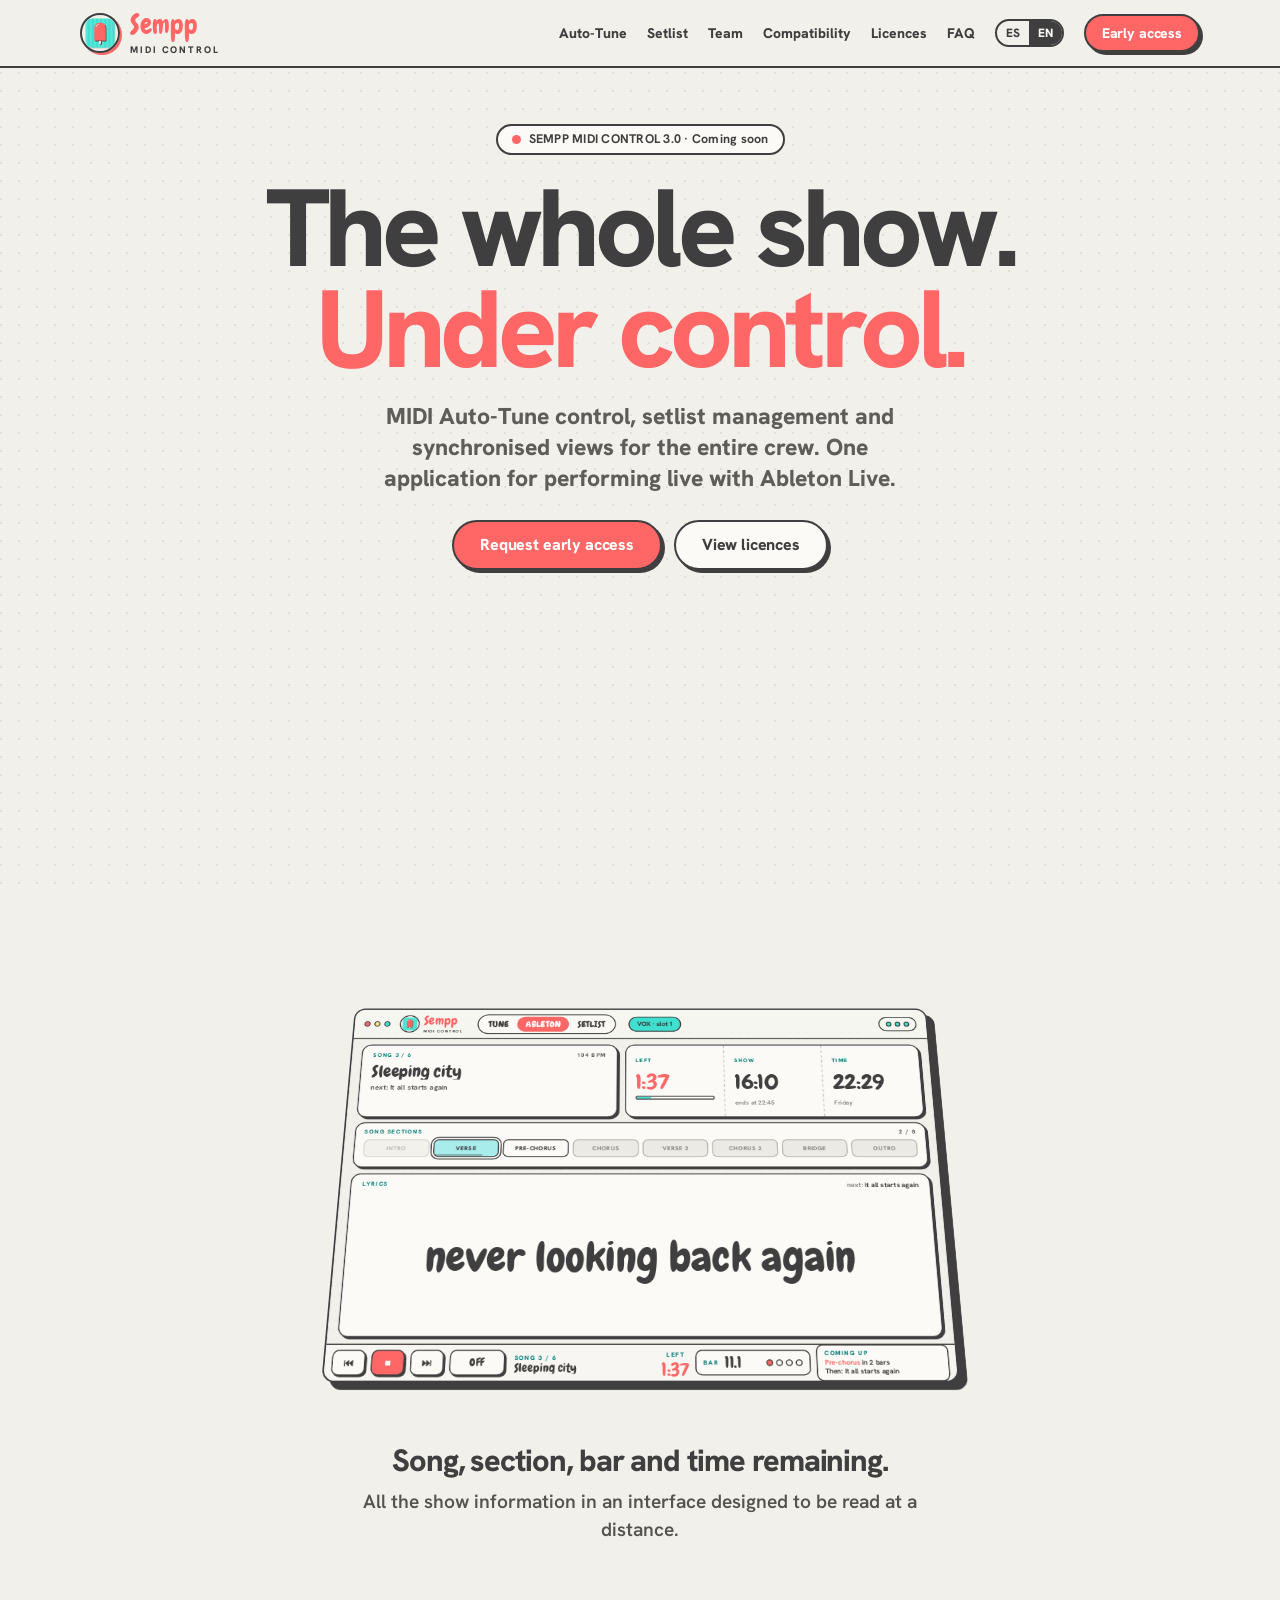
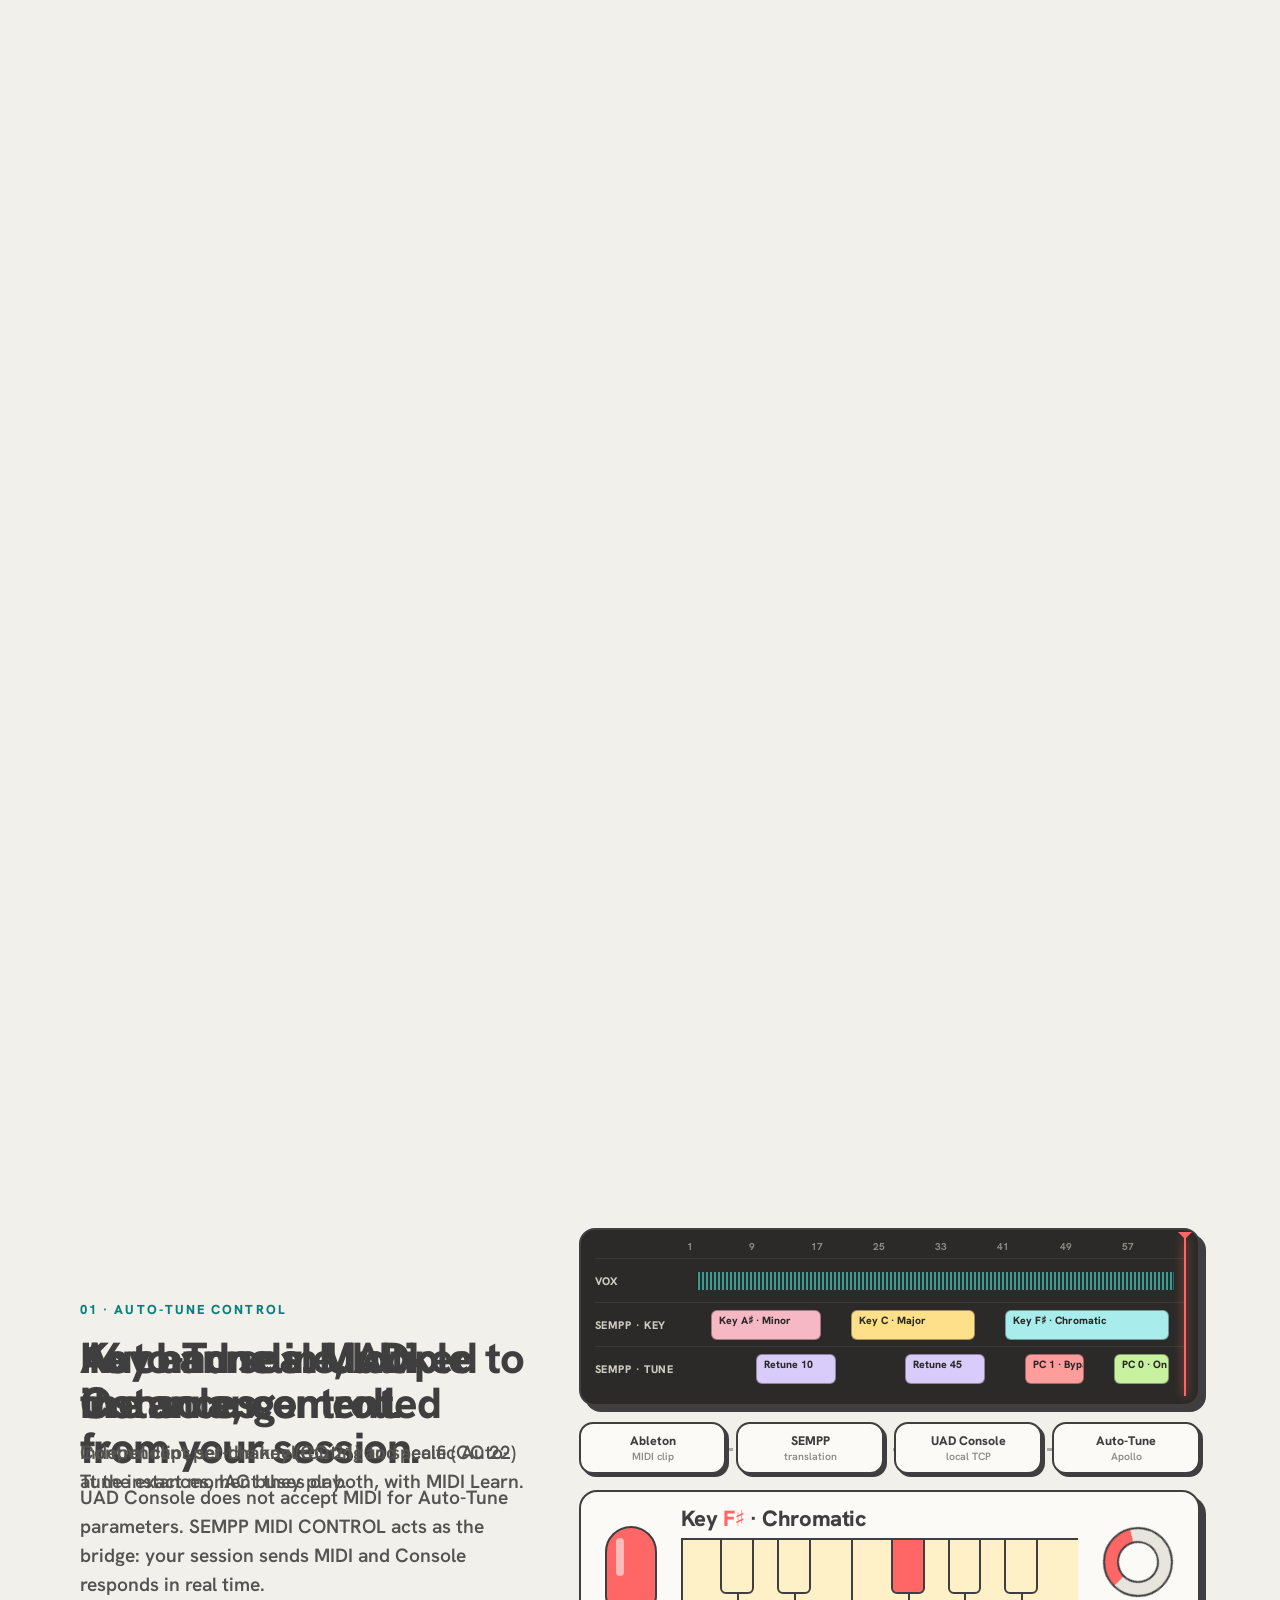
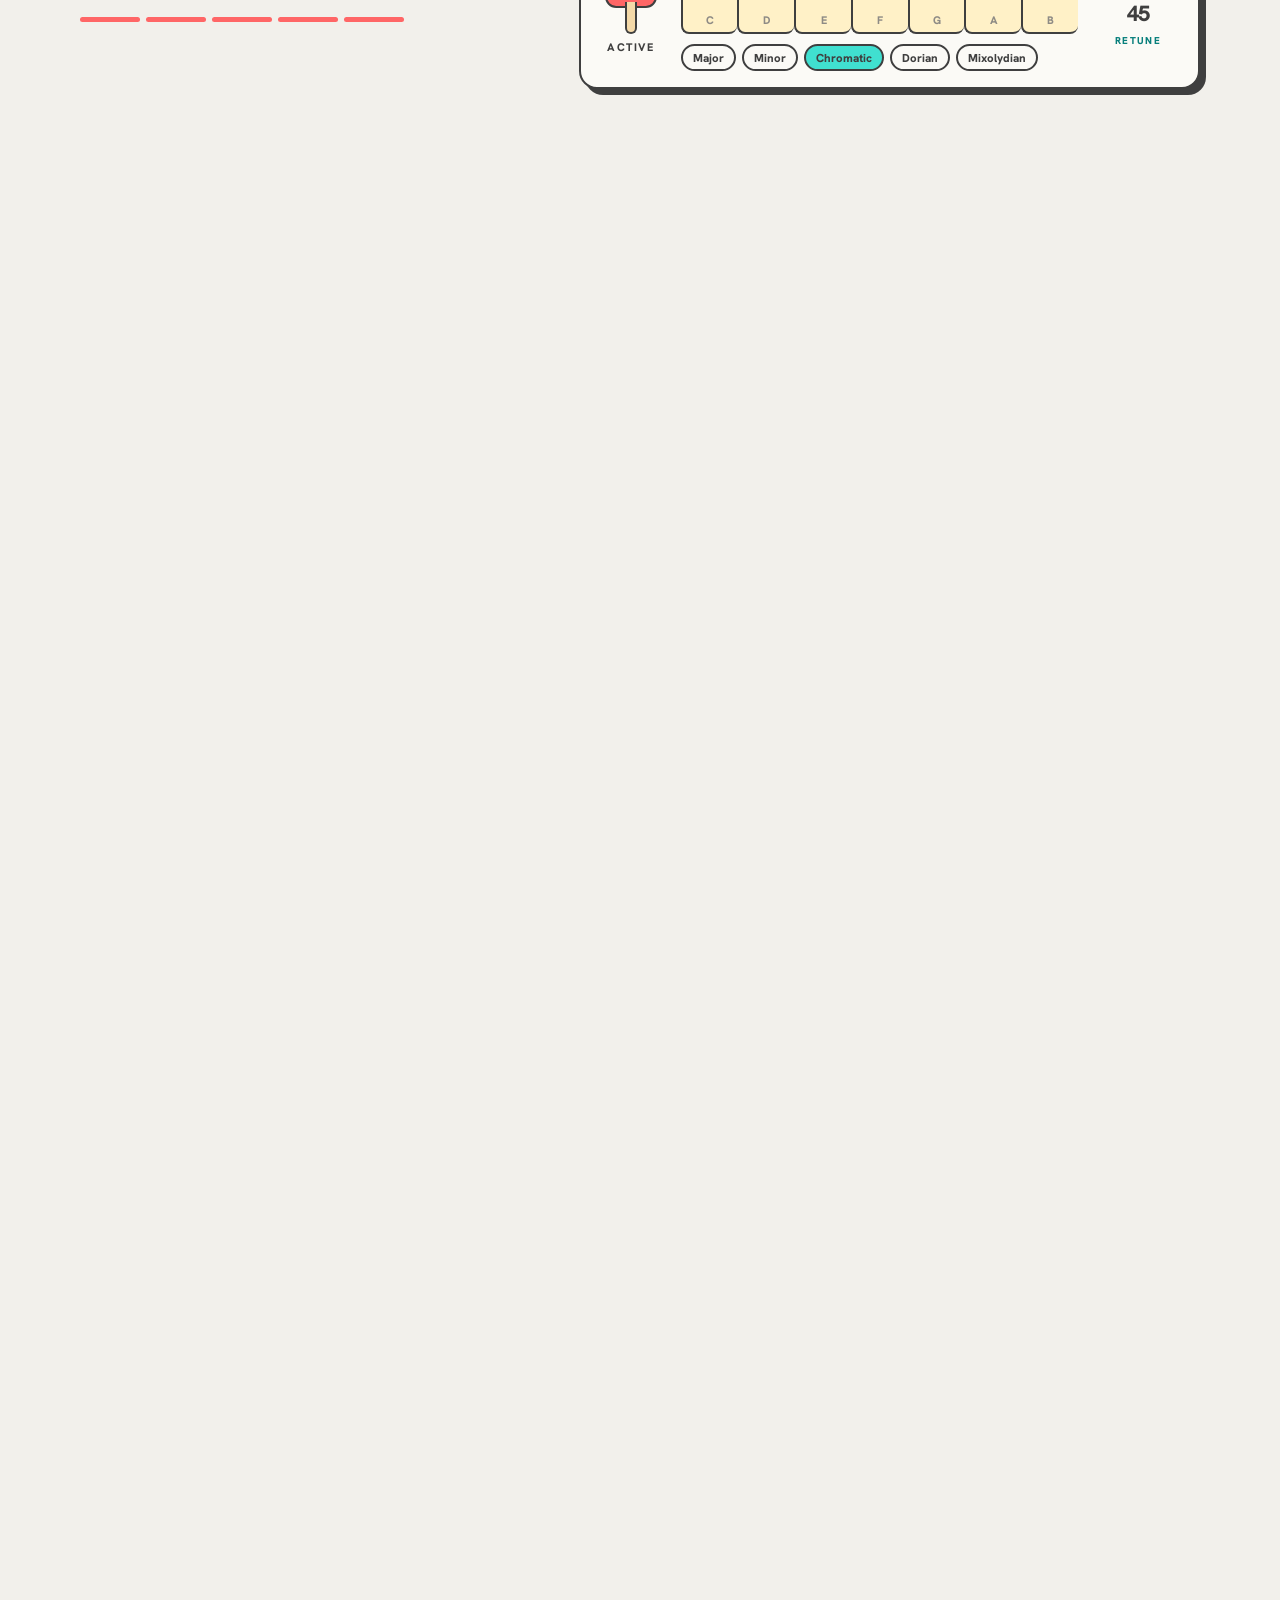
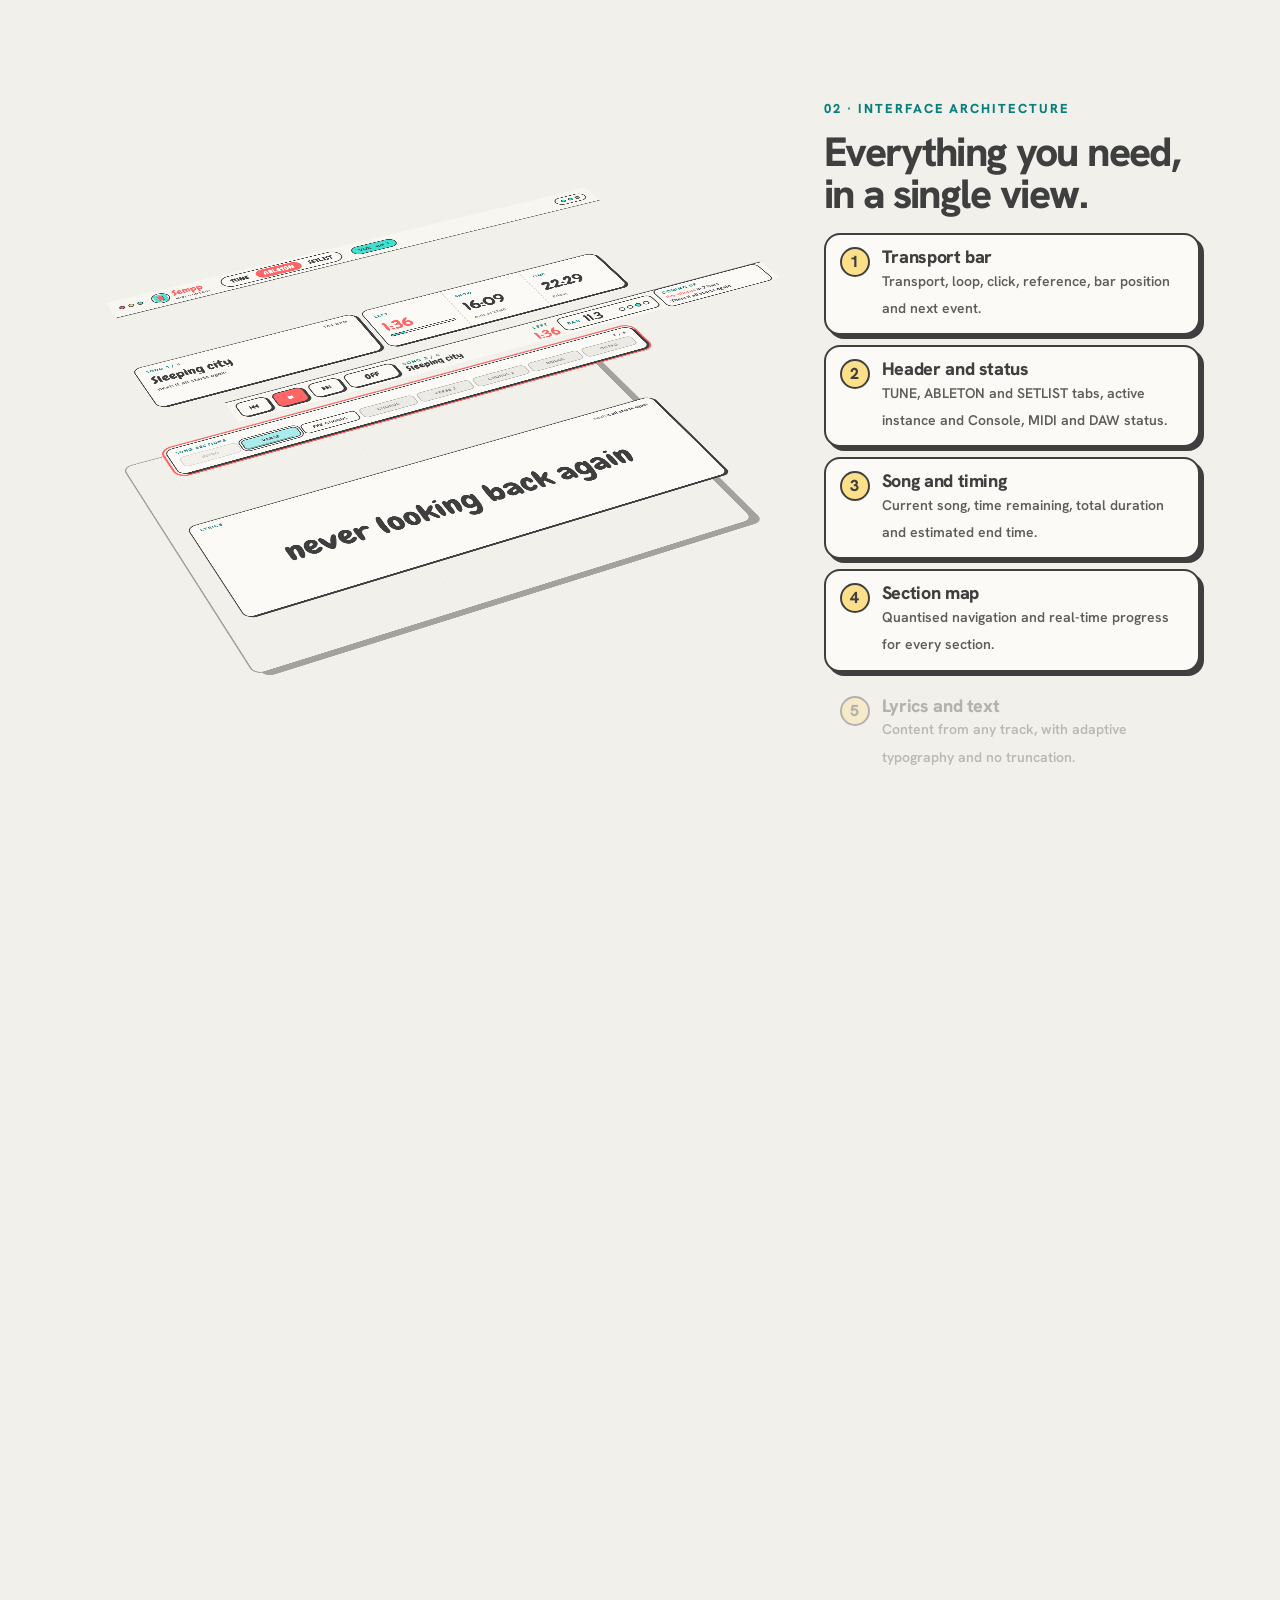
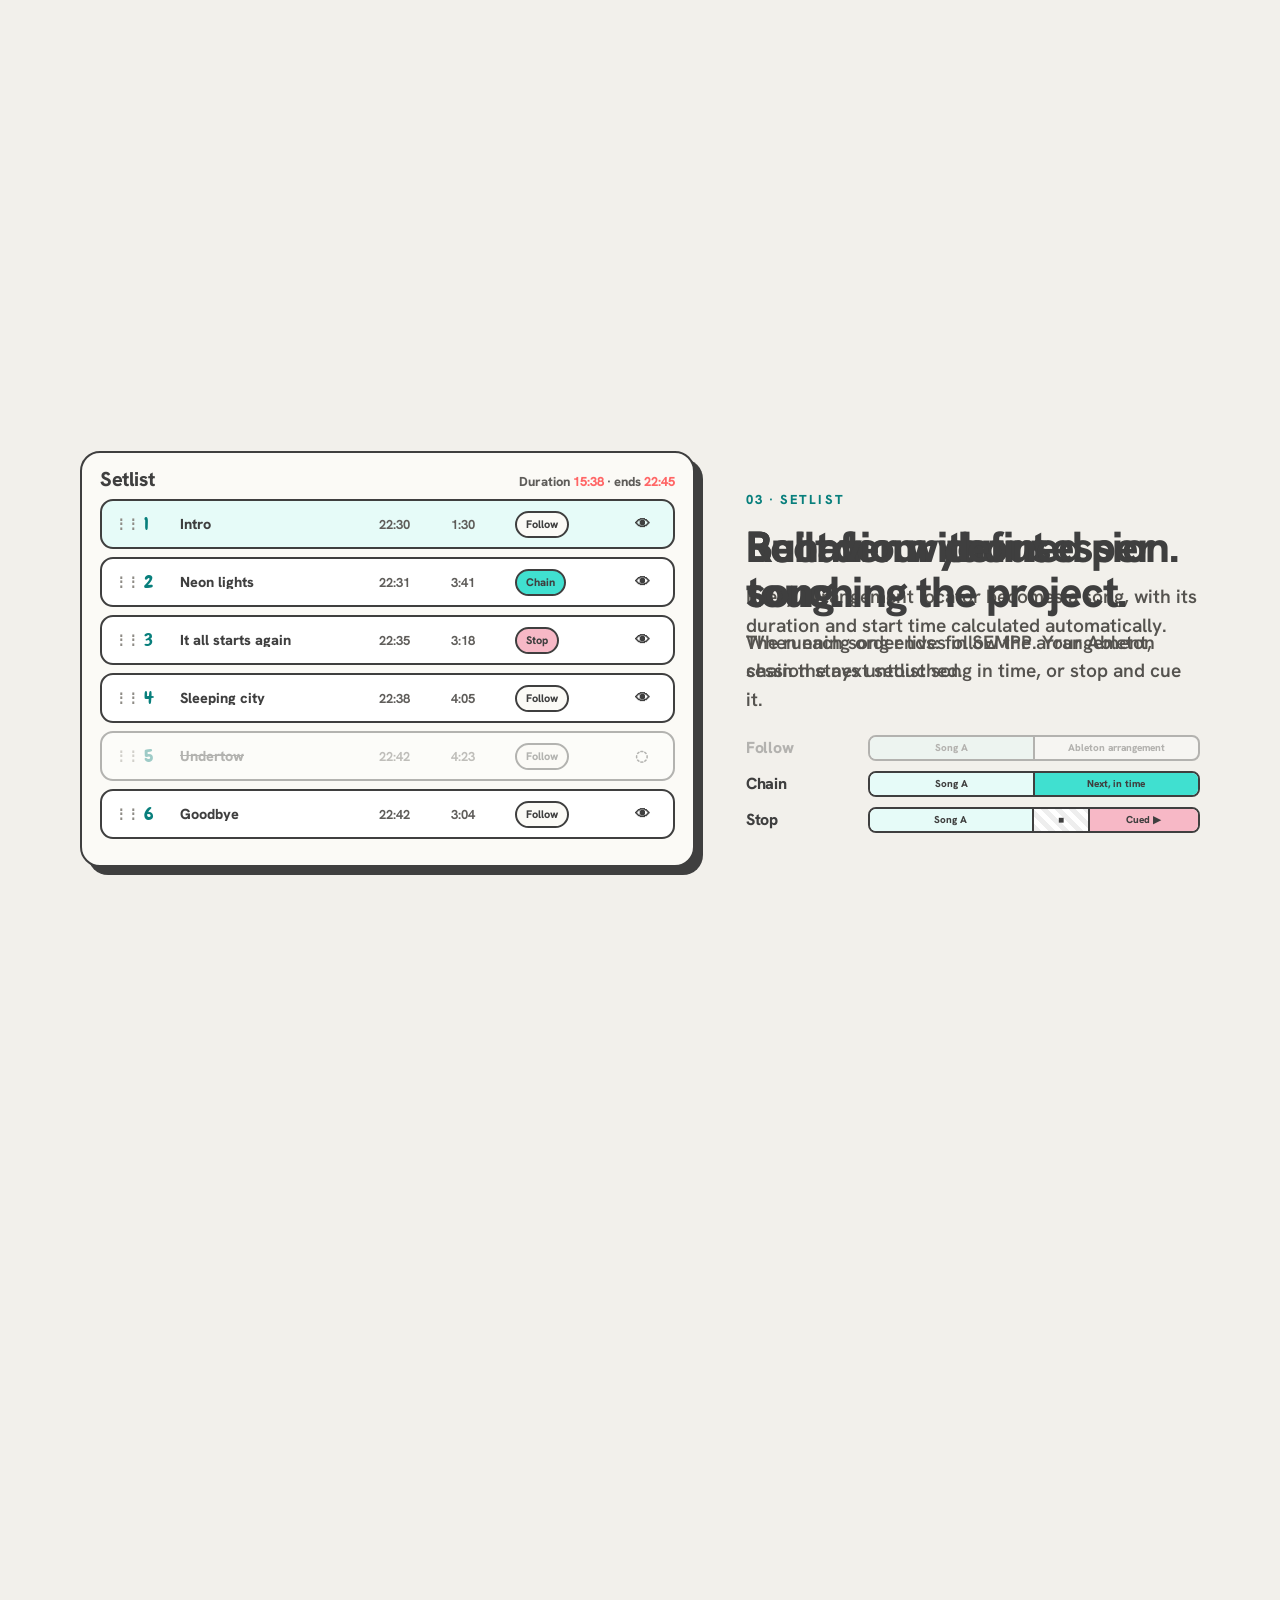
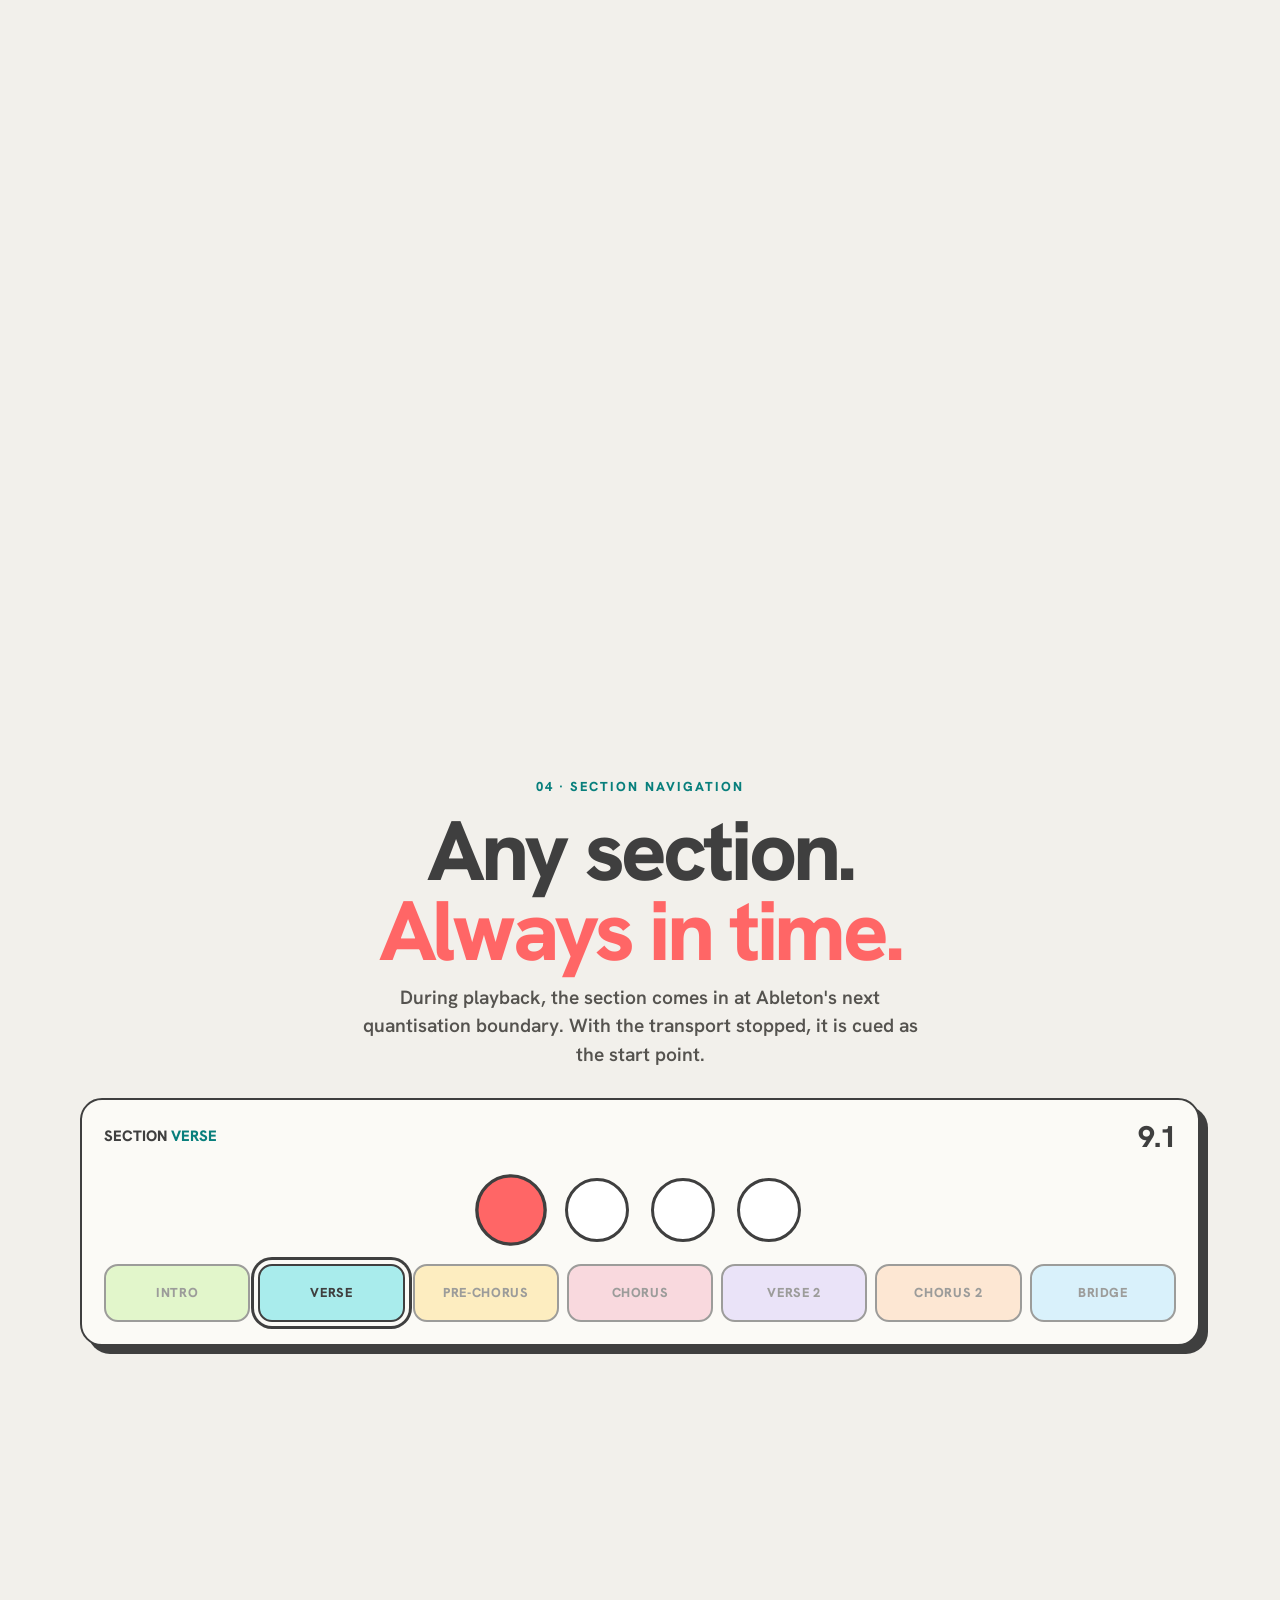
==== commit f9625b8b: "Vista previa web v4: escenario oscuro y paisaje de licencias Co-Authored-By: Claude Opus 5.5 <norepl" ====
--- a/docs/en/index.html
+++ b/docs/en/index.html
@@ -36,9 +36,11 @@
 <link rel="preload" href="../fonts/hanken-grotesk-latin-800-normal.woff2" as="font" type="font/woff2" crossorigin>
 <link rel="stylesheet" href="../css/site.css">
 <link rel="stylesheet" href="../css/show.css">
+<link rel="stylesheet" href="../css/env.css">
 <script type="application/ld+json">{"@context": "https://schema.org", "@graph": [{"@type": "WebSite", "@id": "https://sempp.miguelsempere.es/#web", "url": "https://sempp.miguelsempere.es/", "name": "SEMPP MIDI CONTROL", "inLanguage": ["es", "en"]}, {"@type": "Person", "@id": "https://sempp.miguelsempere.es/#miguel", "name": "Miguel Sempere", "jobTitle": "Guitarist, producer and musical director", "sameAs": ["https://www.instagram.com/semperemiguel/"]}, {"@type": "SoftwareApplication", "@id": "https://sempp.miguelsempere.es/#app", "name": "SEMPP MIDI CONTROL", "url": "https://sempp.miguelsempere.es/en/", "description": "macOS app that controls UAD Console Auto-Tune over MIDI from Ableton Live and runs the show with a setlist, in-time section jumps, timers and iPad views for the band.", "applicationCategory": "MultimediaApplication", "applicationSubCategory": "Live performance / MIDI", "operatingSystem": "macOS 10.15 or later", "softwareVersion": "3.0", "inLanguage": "en", "image": "https://sempp.miguelsempere.es/img/og-en.png", "screenshot": ["https://sempp.miguelsempere.es/img/plugin-abl.webp", "https://sempp.miguelsempere.es/img/plugin-set.webp", "https://sempp.miguelsempere.es/img/ipad-dm.webp"], "author": {"@id": "https://sempp.miguelsempere.es/#miguel"}, "publisher": {"@id": "https://sempp.miguelsempere.es/#miguel"}, "offers": [{"@type": "Offer", "name": "MIDI", "price": "49", "priceCurrency": "EUR", "availability": "https://schema.org/PreOrder", "url": "https://sempp.miguelsempere.es/en/#pricing"}, {"@type": "Offer", "name": "Setlist", "price": "99", "priceCurrency": "EUR", "availability": "https://schema.org/PreOrder", "url": "https://sempp.miguelsempere.es/en/#pricing"}, {"@type": "Offer", "name": "Full", "price": "149", "priceCurrency": "EUR", "availability": "https://schema.org/PreOrder", "url": "https://sempp.miguelsempere.es/en/#pricing"}]}, {"@type": "FAQPage", "mainEntity": [{"@type": "Question", "name": "What do I need to use SEMPP MIDI CONTROL?", "acceptedAnswer": {"@type": "Answer", "text": "A Mac running macOS 10.15 or later (Intel or Apple Silicon) and Ableton Live 11 or 12. To control Auto-Tune, a Universal Audio Apollo interface with UAD Console and Auto-Tune loaded on a channel. The band's iPads, phones or computers only need a browser on the same network."}}, {"@type": "Question", "name": "Can I use it without an Apollo or Auto-Tune?", "acceptedAnswer": {"@type": "Answer", "text": "Yes. The Setlist licence includes the setlist, sections, timers, Click and Artist Ref and the iPad views, and needs no Universal Audio hardware."}}, {"@type": "Question", "name": "How much does it cost?", "acceptedAnswer": {"@type": "Answer", "text": "Three one-time licences, VAT included: MIDI €49, Setlist €99 and Full €149. Upgrade from Setlist to Full for €59 and from MIDI to Full for €99. There is a 5-Mac Tour / Office licence for €349 and 40% off for schools and conservatories."}}, {"@type": "Question", "name": "Is it a subscription?", "acceptedAnswer": {"@type": "Answer", "text": "No. It is a perpetual, one-time licence. Version 3 updates are free; a future version 4 will be discounted for existing licence holders."}}, {"@type": "Question", "name": "Is there a free trial?", "acceptedAnswer": {"@type": "Answer", "text": "Yes: 14 days of Full with everything unlocked and no card required. When it ends, features outside your licence are disabled without affecting the rest."}}, {"@type": "Question", "name": "On how many Macs can I use it?", "acceptedAnswer": {"@type": "Answer", "text": "Each licence activates on 2 Macs, for example your live rig and your home studio. You can free one at any time, and a third activation costs €19."}}, {"@type": "Question", "name": "Does it need internet on stage?", "acceptedAnswer": {"@type": "Answer", "text": "No. Everything runs locally on the rack router, iPad views included. After activation the licence is checked on the Mac itself, and internet is only used, if available, to look for updates."}}, {"@type": "Question", "name": "How does it know my songs and their sections?", "acceptedAnswer": {"@type": "Answer", "text": "In Ableton it reads the Arrangement locators: each one is a song. Sections come from the clips of a track you choose in Settings. Nothing to import or export."}}, {"@type": "Question", "name": "Does it change my project?", "acceptedAnswer": {"@type": "Answer", "text": "No. The setlist, order and modes live in SEMPP. It only moves the transport and, if you enable it, solos the click and mutes the reference vocal."}}, {"@type": "Question", "name": "Which iPads or devices can I use?", "acceptedAnswer": {"@type": "Answer", "text": "Any iPad, iPhone, Android or computer with a browser, including older iPads. Each view opens from a QR code and there is no app to install."}}, {"@type": "Question", "name": "Is it safe to have the controls on Wi-Fi?", "acceptedAnswer": {"@type": "Answer", "text": "You can set an access PIN, give each view (director, tech, band) its own permissions and lock every iPad from the Mac with one click."}}, {"@type": "Question", "name": "Does it work with Logic Pro?", "acceptedAnswer": {"@type": "Answer", "text": "The Logic Pro 11 version is in development, with unlimited songs and seamless jumps. Your licence will cover both Ableton and Logic. MIDI Auto-Tune control already works with any DAW."}}, {"@type": "Question", "name": "How is it different from other setlist apps like AbleSet?", "acceptedAnswer": {"@type": "Answer", "text": "SEMPP combines the setlist, in-time sections and band views with MIDI control of the Apollo's Auto-Tune and a vocal meter for the tech, in one app, and one licence covers both Ableton and Logic."}}, {"@type": "Question", "name": "Is it made by Universal Audio, Antares, Ableton or Apple?", "acceptedAnswer": {"@type": "Answer", "text": "No. SEMPP MIDI CONTROL is an independent product made by Miguel Sempere, not affiliated with Universal Audio, Antares, Ableton or Apple."}}]}]}</script>
 </head>
-<body>
+<body data-env="light">
+<div id="env" aria-hidden="true"><div class="env-light"></div><div class="env-stage"><div class="truss"></div><i class="beam bm1"></i><i class="beam bm2"></i><i class="beam bm3"></i><i class="beam bm4"></i><i class="beam bm5"></i><canvas id="haze"></canvas><div class="wash"></div><div class="floor"></div></div><div class="env-land"><canvas id="land"></canvas></div></div>
 <a class="skip" href="#main">Skip to content</a>
 <nav class="nav" aria-label="Main"><div class="w">
   <a class="brand" href="./" aria-label="SEMPP MIDI CONTROL"><img src="../img/icon.png" alt="" width="40" height="40"><span><b>Sempp</b><small>MIDI CONTROL</small></span></a>
@@ -62,7 +64,7 @@
   <div class="hxsub"><b>Song, section, bar and time remaining.</b><p class="lede" style="margin:8px auto 0">All the show information in an interface designed to be read at a distance.</p></div></div>
 </section>
 
-<section class="scene" id="s-tune" data-scene="tune" aria-labelledby="t-tune">
+<section class="scene" id="s-tune" data-env="stage" data-scene="tune" aria-labelledby="t-tune">
   <div class="pin"><div class="w tunegrid">
     <div>
       <span class="kicker">01 · Auto-Tune control</span>
@@ -94,7 +96,7 @@
   </div></div>
 </section>
 
-<section class="scene" id="s-xp" data-scene="xp" aria-labelledby="t-xp">
+<section class="scene" id="s-xp" data-env="stage" data-scene="xp" aria-labelledby="t-xp">
   <div class="pin"><div class="w xpgrid">
     <div class="xstage"><div class="xp"><div class="appbox" data-app="xp"></div></div></div>
     <div>
@@ -111,7 +113,7 @@
   </div></div>
 </section>
 
-<section class="scene" id="s-set" data-scene="set" aria-labelledby="t-set">
+<section class="scene" id="s-set" data-env="stage" data-scene="set" aria-labelledby="t-set">
   <div class="pin"><div class="w setgrid">
     <div class="sl" aria-hidden="true">
       <div class="hd"><b>Setlist</b><span class="tot">Duration <em id="sl-tot">41:20</em> · ends <em id="sl-end">23:11</em></span></div>
@@ -134,7 +136,7 @@
   </div></div>
 </section>
 
-<section class="scene" id="s-parts" data-scene="parts" aria-labelledby="t-parts">
+<section class="scene" id="s-parts" data-env="stage" data-scene="parts" aria-labelledby="t-parts">
   <div class="pin"><div class="w">
     <div class="center"><span class="kicker">04 · Section navigation</span><h2 class="big" id="t-parts" style="margin:12px 0 12px">Any section.<br><em>Always in time.</em></h2>
     <p class="lede" style="margin:0 auto">During playback, the section comes in at Ableton's next quantisation boundary. With the transport stopped, it is cued as the start point.</p></div>
@@ -147,7 +149,7 @@
   </div></div>
 </section>
 
-<section class="scene" id="s-band" data-scene="band" aria-labelledby="t-band">
+<section class="scene" id="s-band" data-env="stage" data-scene="band" aria-labelledby="t-band">
   <div class="pin"><div class="w">
     <div class="center"><span class="kicker">05 · Crew views</span><h2 class="mid" id="t-band" style="margin:10px 0 6px">A view for every role.</h2>
     <p class="lede" style="margin:0 auto">Dedicated views for musical director, technician and band, served over the local network. No internet connection and no apps to install.</p></div>
@@ -163,7 +165,7 @@
   </div></div>
 </section>
 
-<section id="vistas" aria-labelledby="t-vistas"><div class="w">
+<section id="vistas" data-env="stage" aria-labelledby="t-vistas"><div class="w">
   <div class="g2" style="margin-top:0;align-items:center">
     <div class="rv"><span class="kicker">06 · Monitoring</span><h2 class="mid" id="t-vistas" style="margin:10px 0 14px">Vocal input level, always in view.</h2>
       <p class="lede">Input metering for the Auto-Tune channel on the Mac and in the technician view. Thresholds at −12 dB and −3 dB, latching clip indicator and an automatic alert when the signal drops out during playback.</p></div>
@@ -176,7 +178,7 @@
   </div>
 </div></section>
 
-<section class="stripes" aria-labelledby="t-num"><div class="w">
+<section id="cifras" data-env="stage" aria-labelledby="t-num"><div class="w">
   <div class="center"><span class="kicker">Reliability</span><h2 class="mid" id="t-num" style="margin:10px 0 6px">Reliability, verified with every release.</h2>
   <p class="lede" style="margin:0 auto">Before every release, the transport runs through an automated test suite that simulates a DAW behaving adversely: ignored commands, delays and unexpected movements.</p></div>
   <div class="stats">
@@ -201,7 +203,7 @@
   </div>
 </div></section>
 
-<section id="precios" class="stripes" aria-labelledby="t-precios"><div class="w">
+<section id="precios" data-env="land" aria-labelledby="t-precios"><div class="w">
   <div class="center"><span class="kicker">09 · Licences</span><h2 class="big" id="t-precios" style="margin:12px 0 0">Perpetual licence.<br><em>No subscription.</em></h2>
   <p class="lede" style="margin:16px auto 0">One-time payment, version 3 updates included and offline operation. Upgrade whenever you need to.</p></div>
   <div class="plans">
@@ -336,6 +338,7 @@
 </div>
 </template>
 <script src="../js/show.js" defer></script>
+<script src="../js/env.js" defer></script>
 <script src="../js/site.js" defer></script>
 </body>
 </html>
--- a/docs/css/env.css
+++ b/docs/css/env.css
@@ -0,0 +1,59 @@
+/* ===== Entornos de fondo: claro · escenario · paisaje ===== */
+body{background:#F2F0EB;background-image:none}
+#env{position:fixed;inset:0;z-index:-1;pointer-events:none;overflow:hidden}
+#env>div{position:absolute;inset:0;opacity:0;transition:opacity 1.4s cubic-bezier(.4,0,.2,1);will-change:opacity}
+body[data-env=light] #env .env-light,body[data-env=stage] #env .env-stage,body[data-env=land] #env .env-land{opacity:1}
+.env-light{background:#F2F0EB radial-gradient(circle at 1px 1px,rgba(63,63,63,.09) 1px,transparent 1.4px) 0 0/18px 18px}
+
+/* --- escenario --- */
+.env-stage{background:radial-gradient(120% 70% at 50% 110%,#1D1A17 0%,#0C0B0A 55%,#070606 100%)}
+.truss{position:absolute;left:-5%;right:-5%;top:0;height:46px;background:
+  repeating-linear-gradient(60deg,transparent 0 16px,rgba(255,255,255,.05) 16px 18px),
+  repeating-linear-gradient(-60deg,transparent 0 16px,rgba(255,255,255,.05) 16px 18px),
+  linear-gradient(#171513,#0E0D0C);border-bottom:2px solid rgba(255,255,255,.06)}
+.beam{position:absolute;top:30px;width:34vw;height:120vh;transform-origin:50% 0;mix-blend-mode:screen;filter:blur(18px);
+  background:linear-gradient(180deg,var(--bc) 0%,rgba(0,0,0,0) 78%);clip-path:polygon(46% 0,54% 0,100% 100%,0 100%);opacity:.0;
+  transition:opacity 1.2s}
+body[data-env=stage] .beam{opacity:var(--bo,.55);animation:sway var(--bd,9s) ease-in-out infinite alternate}
+.beam::before{content:"";position:absolute;left:calc(50% - 9px);top:-6px;width:18px;height:12px;border-radius:50%;background:#fff;box-shadow:0 0 22px 8px var(--bc)}
+.bm1{left:2%;--bc:rgba(255,236,200,.42);--r0:-18deg;--r1:6deg;--bd:11s}
+.bm2{left:20%;--bc:rgba(255,102,102,.38);--r0:-6deg;--r1:14deg;--bd:8s}
+.bm3{left:33%;--bc:rgba(255,246,228,.5);--r0:-4deg;--r1:4deg;--bd:13s;--bo:.7}
+.bm4{left:47%;--bc:rgba(64,224,208,.36);--r0:10deg;--r1:-12deg;--bd:9s}
+.bm5{left:66%;--bc:rgba(255,236,200,.42);--r0:18deg;--r1:-6deg;--bd:12s}
+@keyframes sway{from{transform:rotate(var(--r0))}to{transform:rotate(var(--r1))}}
+.env-stage canvas{position:absolute;inset:0;width:100%;height:100%}
+.wash{position:absolute;inset:0;background:radial-gradient(60% 40% at 50% 100%,rgba(255,102,102,.16),transparent 70%);opacity:var(--pulse,.6);transition:opacity .12s}
+.floor{position:absolute;left:0;right:0;bottom:0;height:22vh;background:linear-gradient(180deg,transparent,rgba(0,0,0,.65))}
+
+/* --- paisaje (licencias) --- */
+.env-land canvas{position:absolute;inset:0;width:100%;height:100%}
+.env-land{background:linear-gradient(180deg,#FFF6E4 0%,#FFE7C9 38%,#FBD3D2 70%,#F3C2CF 100%)}
+
+/* --- textos sobre el escenario --- */
+:root{--s-fg:#3F3F3F;--s-fg2:#55534F;--s-kick:#087F7C;--s-line:rgba(63,63,63,.15)}
+body[data-env=stage]{--s-fg:#F4F1EA;--s-fg2:#B9B3A8;--s-kick:#40E0D0;--s-line:rgba(255,255,255,.18)}
+[data-env=stage] :is(h2,.mid,.big,.steptxt h2,.dev .lbl,.mode b,.lock,.xlist li:not(.on) b,.stat-title){color:var(--s-fg);transition:color 1s}
+[data-env=stage] :is(.lede,.xlist li:not(.on) span,.dbs,.dev .lbl small){color:var(--s-fg2);transition:color 1s}
+[data-env=stage] .kicker{color:var(--s-kick);transition:color 1s}
+[data-env=stage] .prog i{background:var(--s-line)}
+[data-env=stage] .prog i.on{background:var(--coral)}
+[data-env=stage] .xlist li i{color:#3F3F3F}
+[data-env=stage] .lock{font-weight:700}
+body[data-env=stage] [data-env=stage] :is(.a-card,.app,.sl,.partsbox,.at,.node,.stat,.vu,.pinpad,.dev .frame,.shot,.xlist li.on,.lock i){
+  box-shadow:8px 8px 0 rgba(0,0,0,.55),0 0 0 1px rgba(255,255,255,.04),0 30px 80px -20px rgba(255,214,170,.18)}
+body[data-env=stage] [data-env=stage] .app{box-shadow:14px 14px 0 rgba(0,0,0,.6),0 40px 120px -30px rgba(255,214,170,.28)}
+body[data-env=stage] .nav{background:rgba(12,11,10,.78);color:#F4F1EA;border-bottom-color:rgba(255,255,255,.1)}
+body[data-env=stage] .nav .brand small{color:#F4F1EA}
+body[data-env=stage] .nav .lang{border-color:#F4F1EA}
+body[data-env=stage] .nav .lang span{background:#F4F1EA;color:#0C0B0A}
+.nav,.nav .brand small,.nav .lang{transition:background 1s,color 1s,border-color 1s}
+
+/* --- textos sobre el paisaje --- */
+[data-env=land] .note{display:table;margin:18px auto 0!important;padding:8px 16px;border-radius:999px;background:rgba(251,250,246,.85);border:2px solid #3F3F3F;color:#3F3F3F}
+[data-env=land] .lic>div:first-child{background:rgba(251,250,246,.9);border:2.5px solid #3F3F3F;border-radius:22px;padding:26px;box-shadow:6px 6px 0 #3F3F3F}
+[data-env=land] .lic>div:last-child{background:rgba(251,250,246,.9);border:2.5px solid #3F3F3F;border-radius:22px;padding:26px;box-shadow:6px 6px 0 #3F3F3F}
+[data-env=land] .center .lede{background:rgba(255,246,228,.7);border-radius:14px;padding:6px 12px;display:inline-block}
+
+@media (prefers-reduced-motion:reduce){.beam{animation:none!important}#env>div{transition:none}}
+@media (max-width:620px){.beam{width:60vw}.bm2,.bm4{display:none}}
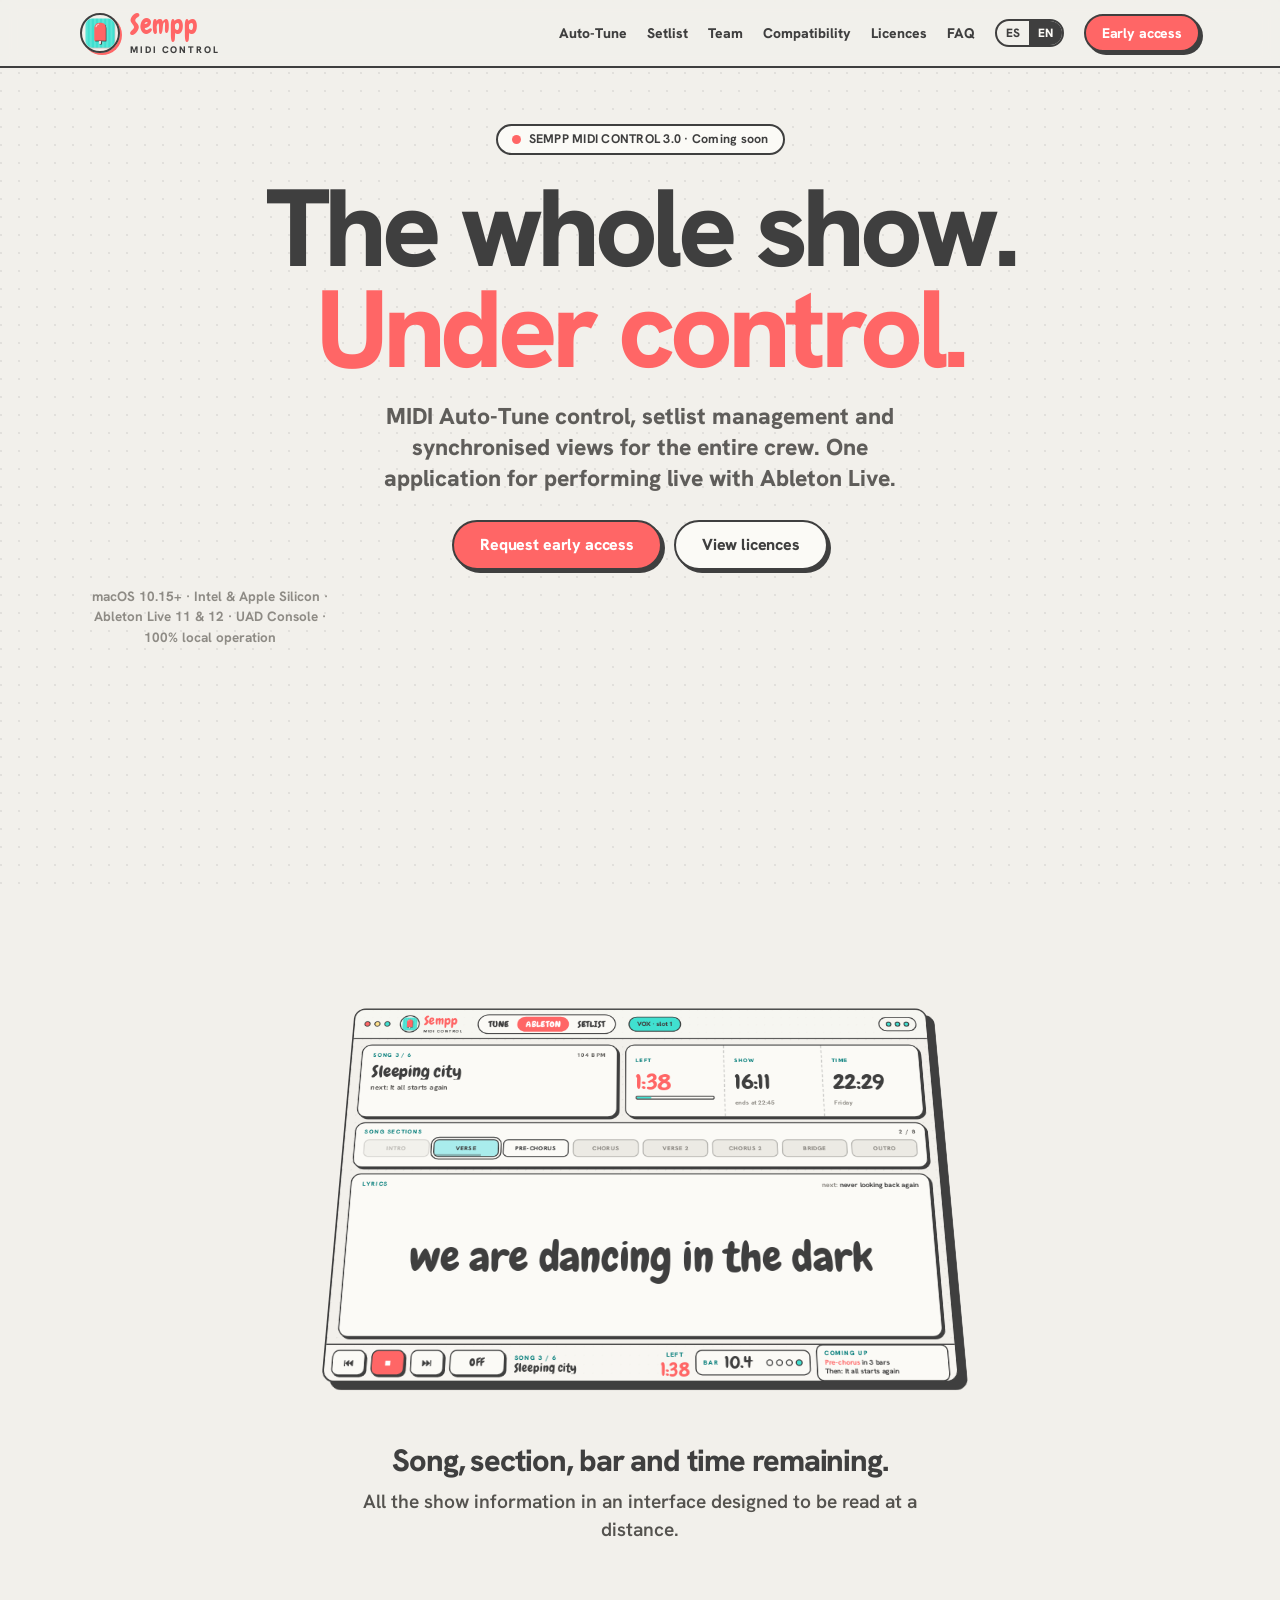
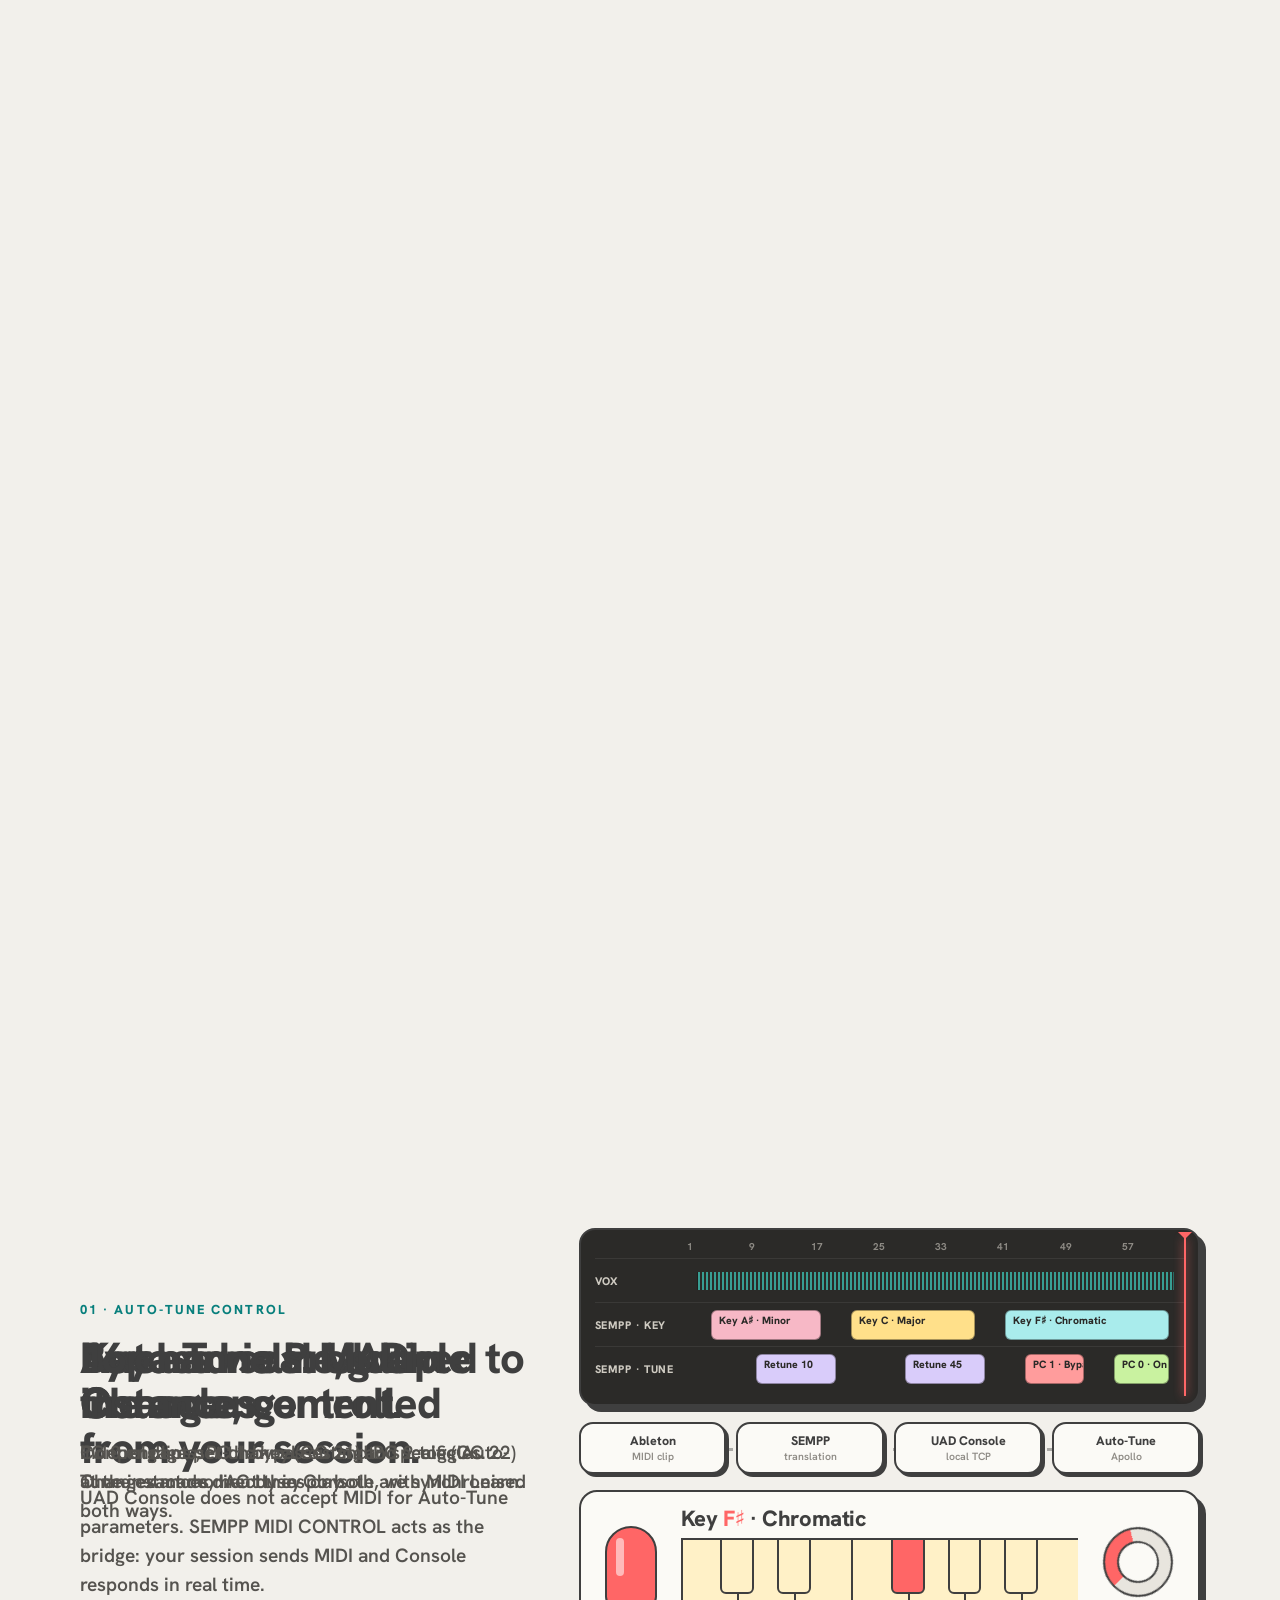
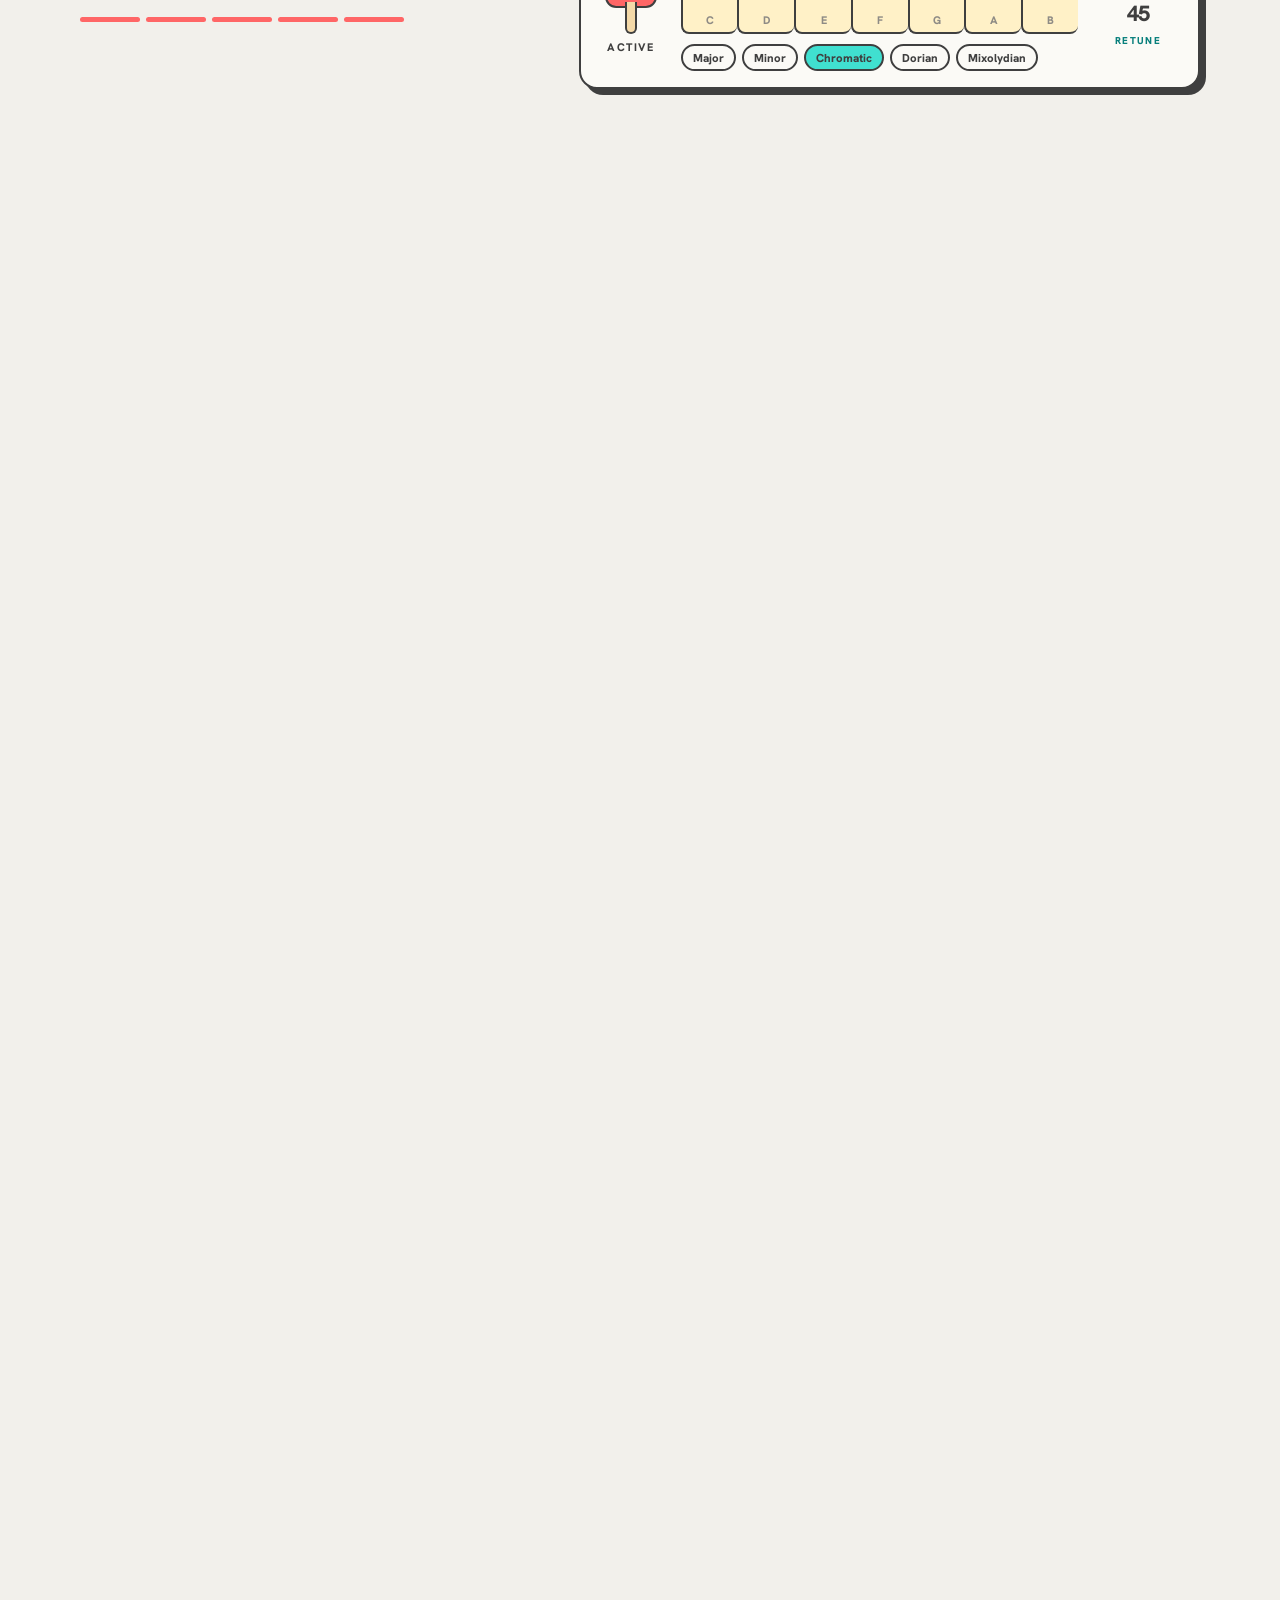
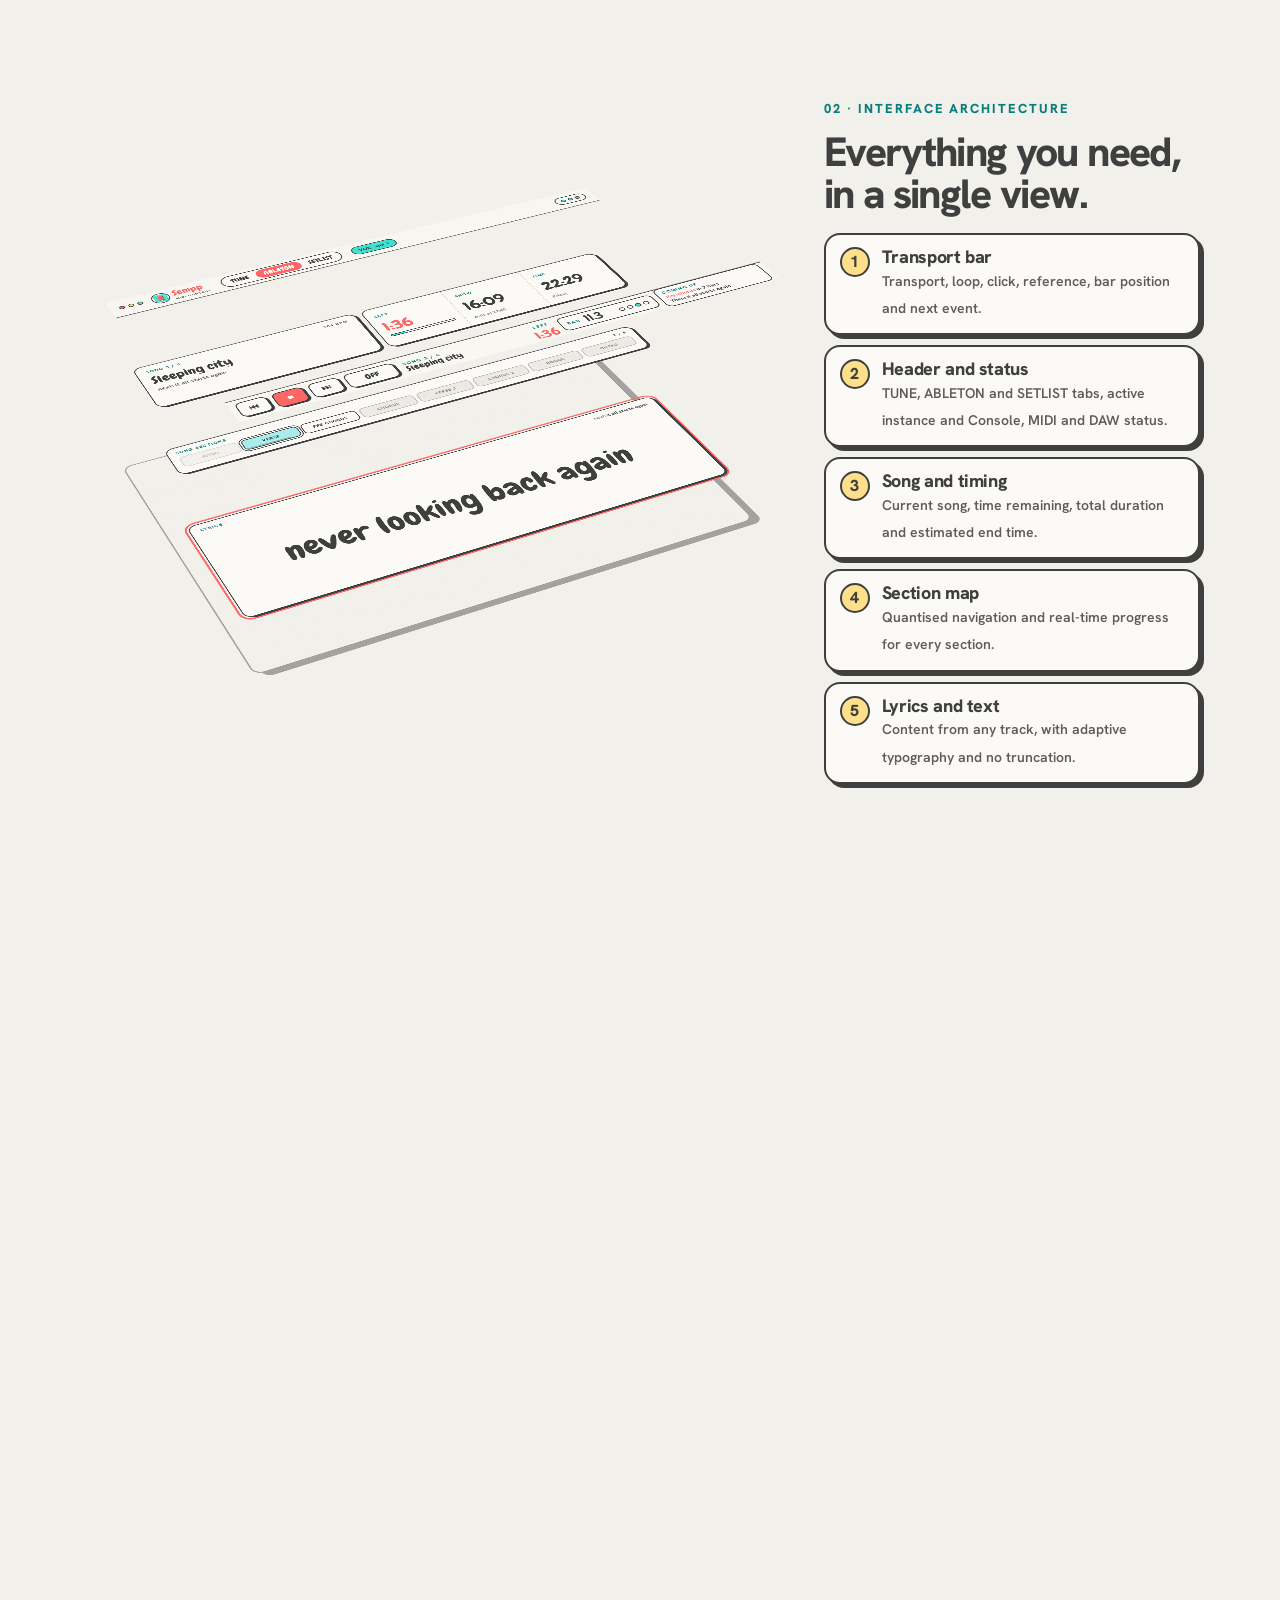
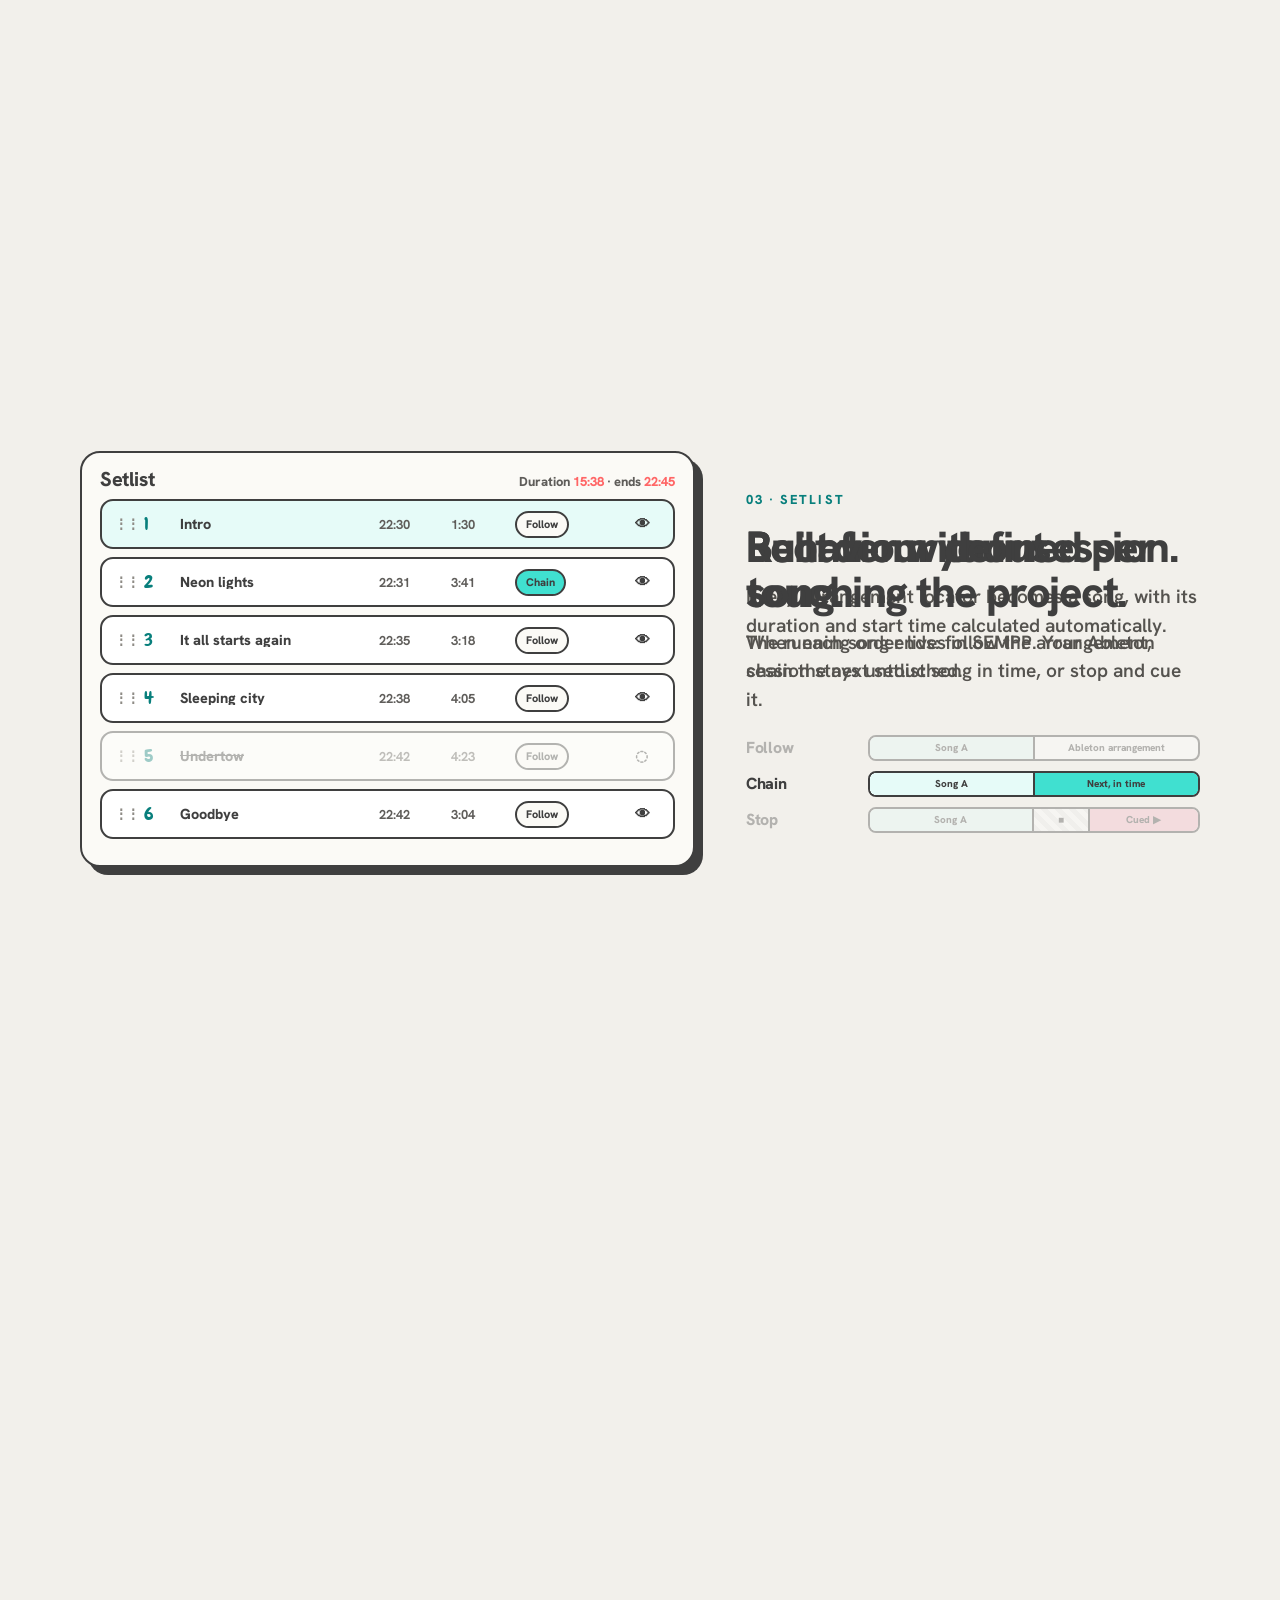
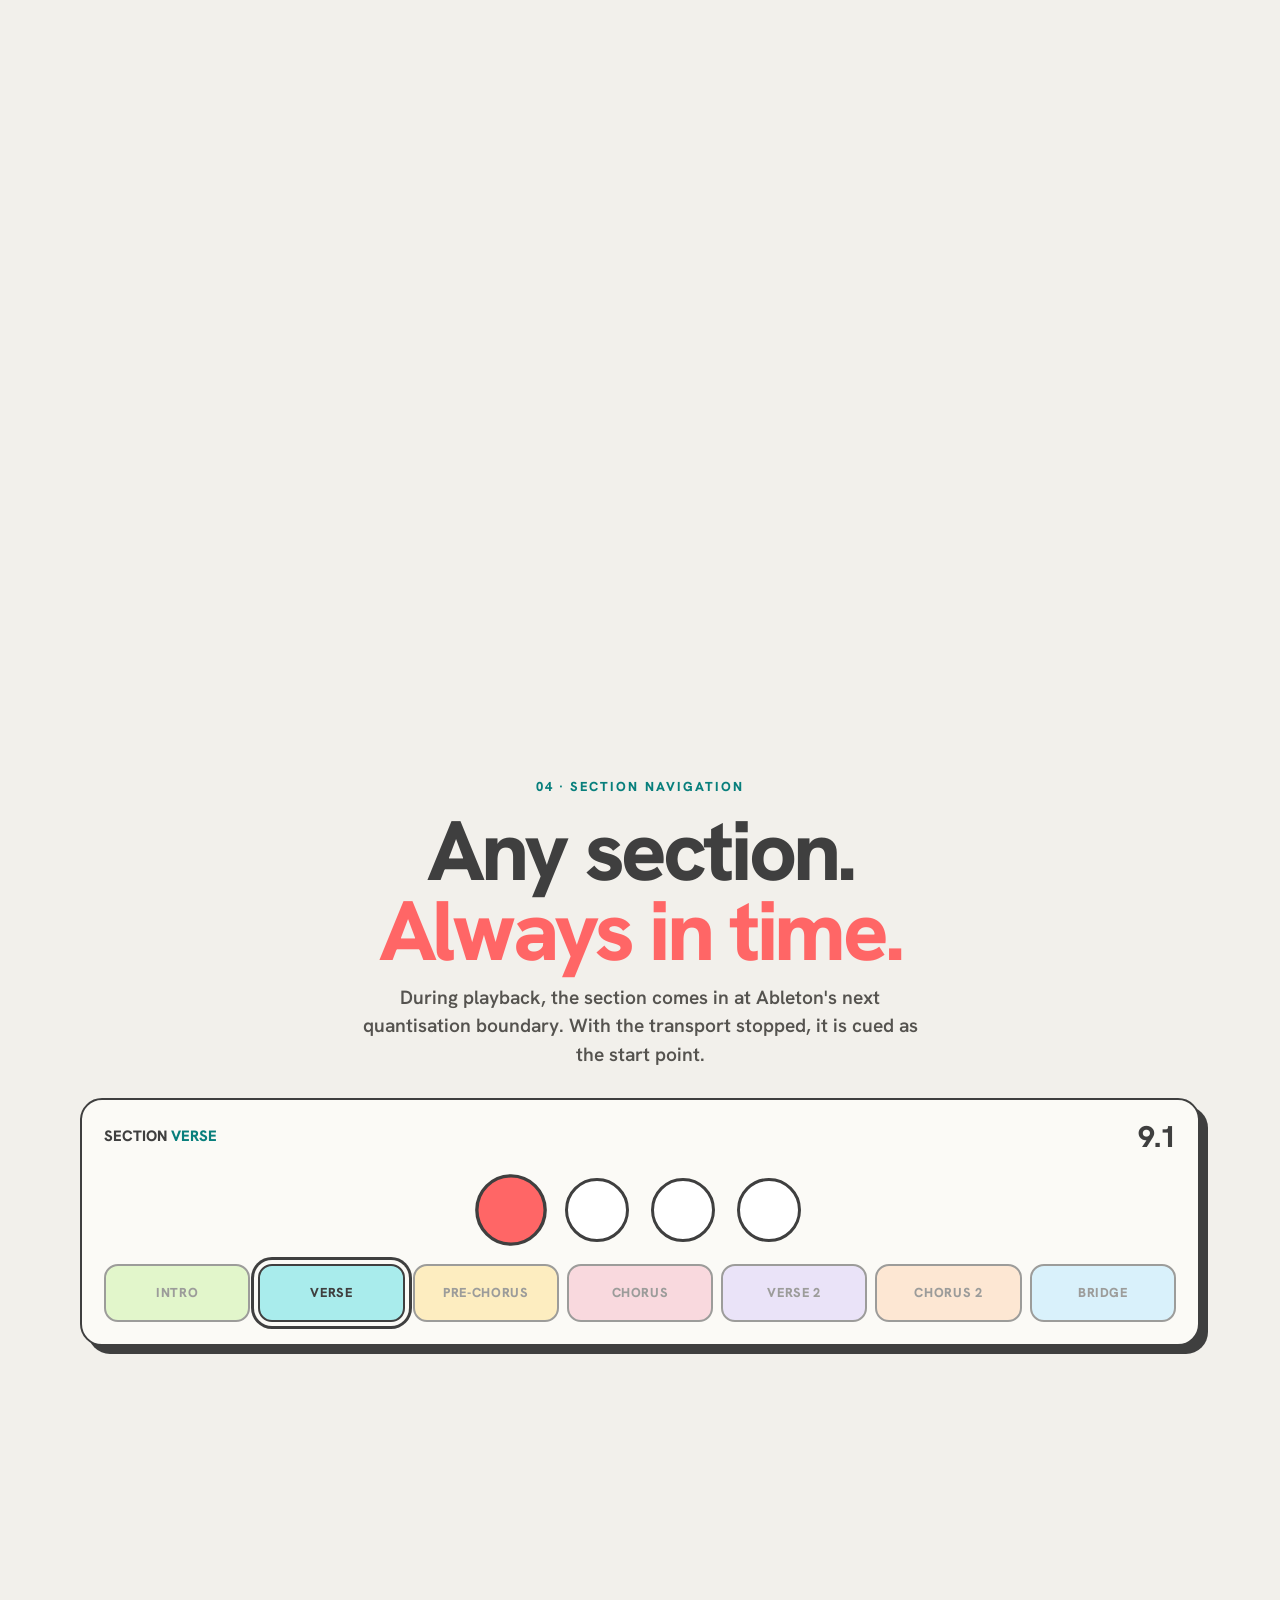
==== commit 5e5c3596: "Vista previa web v5: diseño equilibrado, detalles 3.0 y hoja de ruta Co-Authored-By: Claude Opus 5.5" ====
--- a/docs/en/index.html
+++ b/docs/en/index.html
@@ -3,6 +3,7 @@
 <head>
 <meta name="robots" content="noindex,nofollow">
 <meta charset="utf-8">
+<script>document.documentElement.classList.add('js')</script>
 <meta name="viewport" content="width=device-width,initial-scale=1">
 <title>SEMPP MIDI CONTROL · MIDI Auto-Tune control and setlist for live performance</title>
 <meta name="description" content="Control your Apollo Auto-Tune over MIDI from Ableton Live and run the show with a setlist, in-time section jumps, countdowns and iPad views for the whole band. One-time payment from €49. For macOS.">
@@ -169,12 +170,27 @@
   <div class="g2" style="margin-top:0;align-items:center">
     <div class="rv"><span class="kicker">06 · Monitoring</span><h2 class="mid" id="t-vistas" style="margin:10px 0 14px">Vocal input level, always in view.</h2>
       <p class="lede">Input metering for the Auto-Tune channel on the Mac and in the technician view. Thresholds at −12 dB and −3 dB, latching clip indicator and an automatic alert when the signal drops out during playback.</p></div>
-    <div class="rv d2" aria-hidden="true"><div class="vu" id="vu"></div><div class="dbs"><span>−60</span><span>−24</span><span>−12</span><span>−3</span><span>0 dB</span></div><span class="clipb" id="clipb">CLIP</span></div>
+    <div class="rv d2" aria-hidden="true"><div class="vu" id="vu"></div><div class="dbs"><span style="left:0">−60</span><span style="left:60%">−24</span><span style="left:80%">−12</span><span style="left:95%">−3</span><span style="left:100%">0 dB</span></div><span class="clipb" id="clipb">CLIP</span></div>
   </div>
   <div class="g2" style="align-items:center;margin-top:80px">
     <div class="rv"><div class="shot"><img src="../img/live.webp" width="1600" height="455" loading="lazy" alt="SEMPP MIDI CONTROL floating live view over Ableton Live"></div></div>
     <div class="rv d2"><span class="kicker">07 · Live view</span><h2 class="mid" style="margin:10px 0 14px">An overlay that never gets in the way.</h2>
       <p class="lede">A floating panel that stays visible, even over full-screen Ableton: Auto-Tune status, key, scale, bar, loop and lyrics. Adjustable opacity and click-through so you can keep operating the session.</p></div>
+  </div>
+</div></section>
+
+<section id="detalles" data-env="stage" aria-labelledby="t-det"><div class="w">
+  <div class="center"><span class="kicker">Version 3.0</span><h2 class="mid" id="t-det" style="margin:10px 0 6px">Every detail, designed for the stage.</h2>
+  <p class="lede" style="margin:0 auto">Beyond the core features, version 3.0 adds dozens of refinements focused on live operation.</p></div>
+  <div class="det">
+    <div class="dt rv"><i>▦</i><b>Three setlist views</b><span>List, compact and cards, even with 40+ songs.</span></div>
+    <div class="dt rv d1"><i>⎵</i><b>Space bar</b><span>Play and Stop behave exactly as in Ableton.</span></div>
+    <div class="dt rv d2"><i>◉</i><b>Activity and devices</b><span>Event log and connected devices in real time.</span></div>
+    <div class="dt rv d3"><i>⤢</i><b>Window size</b><span>Adjustable interface scale for any display.</span></div>
+    <div class="dt rv"><i>Aa</i><b>Three typefaces</b><span>Jelly, Sober and Technical, with adjustable text scale.</span></div>
+    <div class="dt rv d1"><i>?</i><b>Expert mode</b><span>One button hides every hint for a clean interface.</span></div>
+    <div class="dt rv d2"><i>↻</i><b>Verified updates</b><span>Notice with release notes and one-click install.</span></div>
+    <div class="dt rv d3"><i>⚑</i><b>Built-in diagnostics</b><span>Setup assistant and incident report.</span></div>
   </div>
 </div></section>
 
@@ -201,6 +217,29 @@
     <div class="card"><span class="soon">In development</span><h3>SEMPP MIDI CONTROL for Logic</h3><p>The same system for Logic Pro 11: the same transport bar, setlist and crew views. Select Logic Pro on the early access list to receive the beta.</p></div>
     <ul><li>Unlimited songs, independent of Logic markers</li><li>Songs and sections defined by named MIDI regions</li><li>Supports project tempo and time signature changes</li><li>Jumps during playback without gaps or artefacts</li><li>Click and reference by track name via Mackie Control</li></ul>
   </div>
+</div></section>
+
+<section id="evolucion" aria-labelledby="t-evo"><div class="w">
+  <div class="center"><span class="kicker">Roadmap</span><h2 class="big" id="t-evo" style="margin:12px 0 0">Constantly<br><em>evolving.</em></h2>
+  <p class="lede" style="margin:16px auto 0">SEMPP MIDI CONTROL is developed continuously, driven by what live performance demands. These are the next additions.</p></div>
+  <div class="road">
+    <div class="rcol rv"><div class="rhead"><span class="rdot r1"></span><b>In development</b><small>Already in testing</small></div>
+      <div class="ri"><b>SEMPP MIDI CONTROL for Logic</b><span>The complete system for Logic Pro 11, with unlimited songs and seamless jumps.</span><em class="bar"><i style="--v:70%"></i></em></div>
+      <div class="ri"><b>Licensing system</b><span>Serial activation with local validation and a 14-day trial.</span><em class="bar"><i style="--v:60%"></i></em></div>
+      <div class="ri"><b>Apple signing and notarisation</b><span>Installation and updates without macOS security prompts.</span><em class="bar"><i style="--v:35%"></i></em></div>
+    </div>
+    <div class="rcol rv d1"><div class="rhead"><span class="rdot r2"></span><b>Coming next</b><small>Design finalised</small></div>
+      <div class="ri"><b>Prompter</b><span>A new tab and dedicated window for lyrics, sequenced with the session.</span></div>
+      <div class="ri"><b>Show stopwatch</b><span>Elapsed time from a start marker, in every view.</span></div>
+      <div class="ri"><b>Auto-Tune scenes</b><span>Complete presets per song or section, applied automatically.</span></div>
+    </div>
+    <div class="rcol rv d2"><div class="rhead"><span class="rdot r3"></span><b>Exploring</b><small>Future releases</small></div>
+      <div class="ri"><b>Command track</b><span>MIDI clips carrying commands: alerts, stops and scene changes.</span></div>
+      <div class="ri"><b>Band cues</b><span>Visual alerts and entry countdowns in the crew views.</span></div>
+      <div class="ri"><b>Rehearsal mode and iPad setlist editing</b><span>Section loops, instant jumps and running-order editing from the director view.</span></div>
+    </div>
+  </div>
+  <p class="note center" style="margin-top:22px">Version 3 updates are included in your licence. Features and timing subject to change.</p>
 </div></section>
 
 <section id="precios" data-env="land" aria-labelledby="t-precios"><div class="w">
@@ -240,7 +279,10 @@
           <div data-f="set">Crew views · PIN</div><div data-f="set">Click and reference</div>
           <div data-f="tune">Key and scale</div><div data-f="daw">Transport and timing</div>
         </div>
-      </div></div>
+      </div>
+      <div class="licsum" aria-live="polite"><div><span class="kicker" data-ls="name">Full</span><b data-ls="price">€149</b><p data-ls="desc">Every SEMPP MIDI CONTROL feature, for Ableton Live and Logic Pro.</p></div><a class="btn coral" href="#lista">Get notified</a></div>
+      <template id="ls-data">{"midi":["MIDI","€49","MIDI Auto-Tune control with any DAW."],"set":["Setlist","€99","Show management and crew views, without Auto-Tune control."],"full":["Full","€149","Every SEMPP MIDI CONTROL feature, for Ableton Live and Logic Pro."]}</template>
+    </div>
   </div>
   <div class="extras">
     <div class="rv"><b>€59</b><span>Upgrade from Setlist to Full</span></div>
@@ -314,7 +356,7 @@
 <footer><div class="w">
   <div class="cols">
     <div><img class="jv" src="../img/jelly.png" alt="Jelly Vice" width="111" height="30" loading="lazy"><p>SEMPP MIDI CONTROL: MIDI Auto-Tune control, setlist management and live views for Ableton Live and Logic Pro.</p></div>
-    <div><h4>Product</h4><ul><li><a href="#s-tune">Auto-Tune</a></li><li><a href="#s-set">Setlist</a></li><li><a href="#precios">Licences</a></li><li><a href="../manual.html">Manual (Spanish)</a></li><li><a href="../historial.html">Release history</a></li></ul></div>
+    <div><h4>Product</h4><ul><li><a href="#s-tune">Auto-Tune</a></li><li><a href="#s-set">Setlist</a></li><li><a href="#precios">Licences</a></li><li><a href="#evolucion">Roadmap</a></li><li><a href="../manual.html">Manual (Spanish)</a></li><li><a href="../historial.html">Release history</a></li></ul></div>
     <div><h4>Company</h4><ul><li><a href="#faq">FAQ</a></li><li><a href="mailto:sempererock@gmail.com">Contact</a></li><li><a href="../aviso-legal.html">Legal and privacy</a></li><li><a href="../" hreflang="es" lang="es">Español</a></li></ul></div>
   </div>
   <p class="legal">© 2026 Miguel Sempere. SEMPP MIDI CONTROL is an independent product, not affiliated with Universal Audio, Antares Audio Technologies, Ableton AG or Apple Inc. Auto-Tune is a trademark of Antares Audio Technologies; UAD, Apollo and Console are trademarks of Universal Audio; Ableton Live is a trademark of Ableton AG; Logic Pro, Mac, iPad and macOS are trademarks of Apple Inc.</p>
--- a/docs/css/show.css
+++ b/docs/css/show.css
@@ -7,8 +7,8 @@
 .big em{font-style:normal;color:var(--coral)}
 .mid{font:400 clamp(34px,4.6vw,64px)/1 "Chewy",sans-serif}
 .lede{font:600 clamp(17px,1.5vw,21px)/1.5 "Hanken Grotesk",sans-serif;color:var(--ink-2);max-width:52ch}
-.rv{opacity:0;transform:translateY(34px);transition:opacity .9s cubic-bezier(.2,.7,.2,1),transform .9s cubic-bezier(.2,.7,.2,1)}
-.rv.in{opacity:1;transform:none}
+.js .rv{opacity:0;transform:translateY(34px);transition:opacity .9s cubic-bezier(.2,.7,.2,1),transform .9s cubic-bezier(.2,.7,.2,1)}
+.js .rv.in{opacity:1;transform:none}
 .rv.d1{transition-delay:.08s}.rv.d2{transition-delay:.16s}.rv.d3{transition-delay:.24s}.rv.d4{transition-delay:.32s}
 
 /* ---------- HERO ---------- */
@@ -263,7 +263,7 @@
 .dawp .card h3{font:400 30px/1.1 "Chewy";margin:10px 0 8px}
 
 /* ---------- 9. LICENCIAS ---------- */
-.lic{display:grid;grid-template-columns:1fr 1fr;gap:4vw;align-items:center;margin-top:40px}
+.lic{display:grid;grid-template-columns:1fr 1fr;gap:28px;align-items:stretch;margin-top:44px}
 .licpick{display:flex;gap:8px;flex-wrap:wrap}
 .licpick button{padding:12px 18px;border:2.5px solid var(--ink);border-radius:999px;background:var(--paper);box-shadow:3px 3px 0 var(--ink);font:800 15px/1 "Hanken Grotesk";cursor:pointer}
 .licpick button[aria-pressed=true]{background:var(--coral);color:#fff}
@@ -356,3 +356,41 @@
 .hxsub b{font-family:var(--display);font-weight:800;letter-spacing:-.035em;font-size:clamp(22px,2.4vw,32px)}
 .plan .price small{letter-spacing:0;font-weight:600}
 #s-xp .mid{font-size:clamp(28px,3.2vw,46px)}
+
+/* ===== detalles 3.0 ===== */
+.det{display:grid;grid-template-columns:repeat(4,1fr);gap:16px;margin-top:38px}
+.dt{background:var(--paper);border:2.5px solid var(--ink);border-radius:18px;padding:18px 18px 20px;display:flex;flex-direction:column;gap:6px;min-height:150px}
+.dt i{font-style:normal;width:40px;height:40px;border-radius:12px;border:2.5px solid var(--ink);display:grid;place-items:center;font:800 17px/1 var(--display);background:var(--butter);margin-bottom:6px}
+.dt:nth-child(4n+2) i{background:var(--mint)}.dt:nth-child(4n+3) i{background:var(--pink)}.dt:nth-child(4n+4) i{background:var(--sky)}
+.dt b{font:800 17px/1.2 var(--display);letter-spacing:-.02em;color:var(--ink)}
+.dt span{font:600 14px/1.45 "Hanken Grotesk",sans-serif;color:var(--ink-2)}
+body[data-env=stage] [data-env=stage] .dt{box-shadow:6px 6px 0 rgba(0,0,0,.55),0 24px 60px -20px rgba(255,214,170,.18)}
+
+/* ===== hoja de ruta ===== */
+.road{position:relative;display:grid;grid-template-columns:repeat(3,1fr);gap:22px;margin-top:46px;align-items:stretch}
+.road::before{content:"";position:absolute;left:4%;right:4%;top:26px;height:4px;border-radius:4px;background:linear-gradient(90deg,var(--coral),var(--butter) 50%,var(--sky));opacity:.9;z-index:0}
+.rcol{position:relative;z-index:1;display:flex;flex-direction:column;gap:12px}
+.rhead{display:flex;flex-direction:column;align-items:center;text-align:center;gap:4px;margin-bottom:6px}
+.rhead b{font:800 20px/1.1 var(--display);letter-spacing:-.02em}
+.rhead small{font:700 12px/1 "Hanken Grotesk";letter-spacing:.12em;text-transform:uppercase;color:var(--ink-3)}
+.rdot{width:26px;height:26px;border-radius:50%;border:3px solid var(--ink);background:var(--paper);margin:13px 0 8px;position:relative}
+.rdot::after{content:"";position:absolute;inset:4px;border-radius:50%}
+.r1::after{background:var(--coral);animation:pulse 1.6s infinite}.r2::after{background:var(--butter)}.r3::after{background:var(--sky)}
+.ri{flex:1;background:var(--paper);border:2.5px solid var(--ink);border-radius:16px;box-shadow:4px 4px 0 var(--ink);padding:16px 18px;display:flex;flex-direction:column;gap:6px}
+.ri b{font:800 17px/1.2 var(--display);letter-spacing:-.02em}
+.ri span{font:600 14.5px/1.45 "Hanken Grotesk";color:var(--ink-2)}
+.ri .bar{display:block;margin-top:auto;padding-top:8px}
+.ri .bar i{display:block;height:8px;border-radius:8px;border:2px solid var(--ink);background:linear-gradient(90deg,var(--coral) var(--v),#EDEAE3 var(--v))}
+@media (max-width:980px){.det{grid-template-columns:1fr 1fr}.road{grid-template-columns:1fr}.road::before{display:none}}
+@media (max-width:620px){.det{gap:10px}.dt{min-height:0;padding:14px}}
+.lic>div{display:flex;flex-direction:column}
+.lic .mini{flex:1;display:flex;flex-direction:column}
+.lic .mini .mb{flex:1;align-content:stretch}
+.licsum{margin-top:18px;display:flex;align-items:center;justify-content:space-between;gap:16px;padding:16px 18px;border:2.5px solid var(--ink);border-radius:16px;background:#FFF8E1}
+.licsum b{display:block;font:800 34px/1 var(--display);letter-spacing:-.04em;margin:6px 0 4px}
+.licsum p{font:600 14px/1.45 "Hanken Grotesk";color:var(--ink-2);max-width:34ch}
+.licsum .btn{flex:none}
+@media (max-width:620px){.licsum{flex-direction:column;align-items:flex-start}}
+.dbs{position:relative;height:16px;margin:8px 18px 0}
+.dbs span{position:absolute;top:0;transform:translateX(-50%);white-space:nowrap}
+.dbs span:first-child{transform:none}.dbs span:last-child{transform:translateX(-100%)}
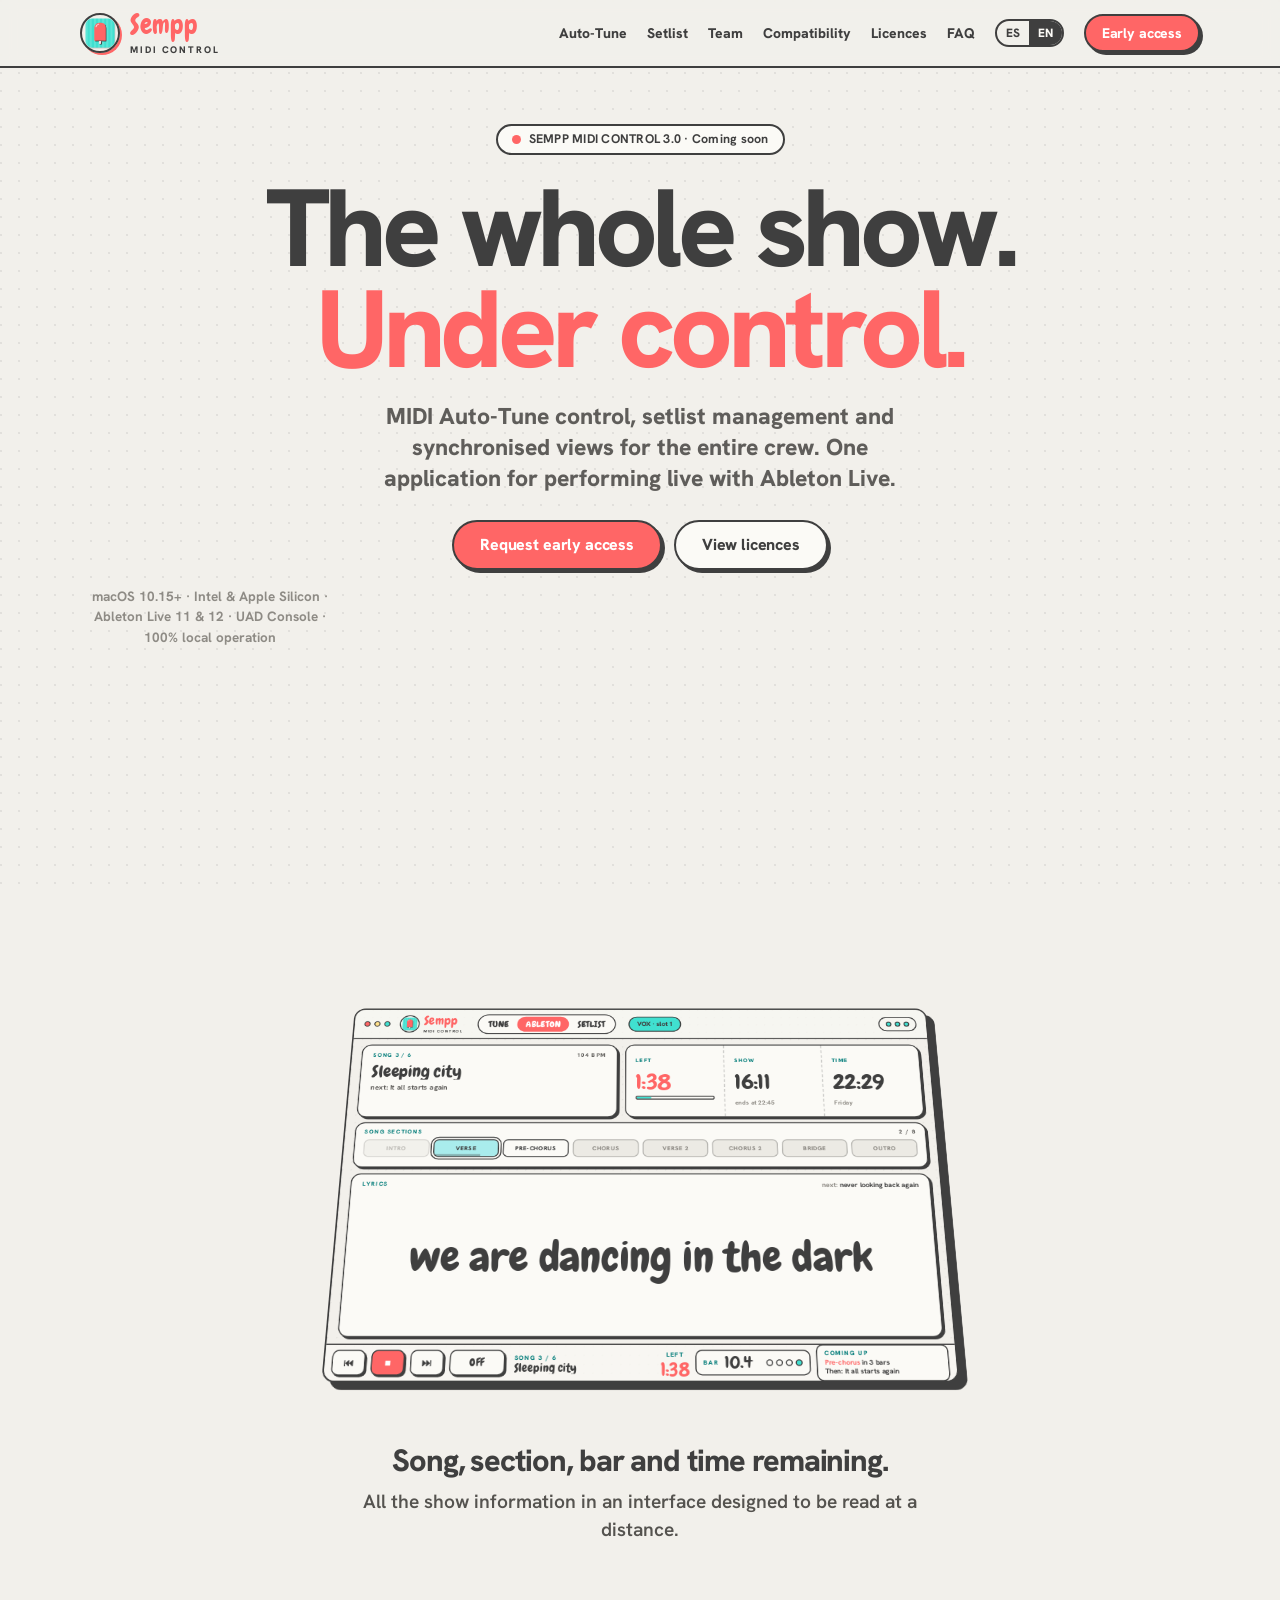
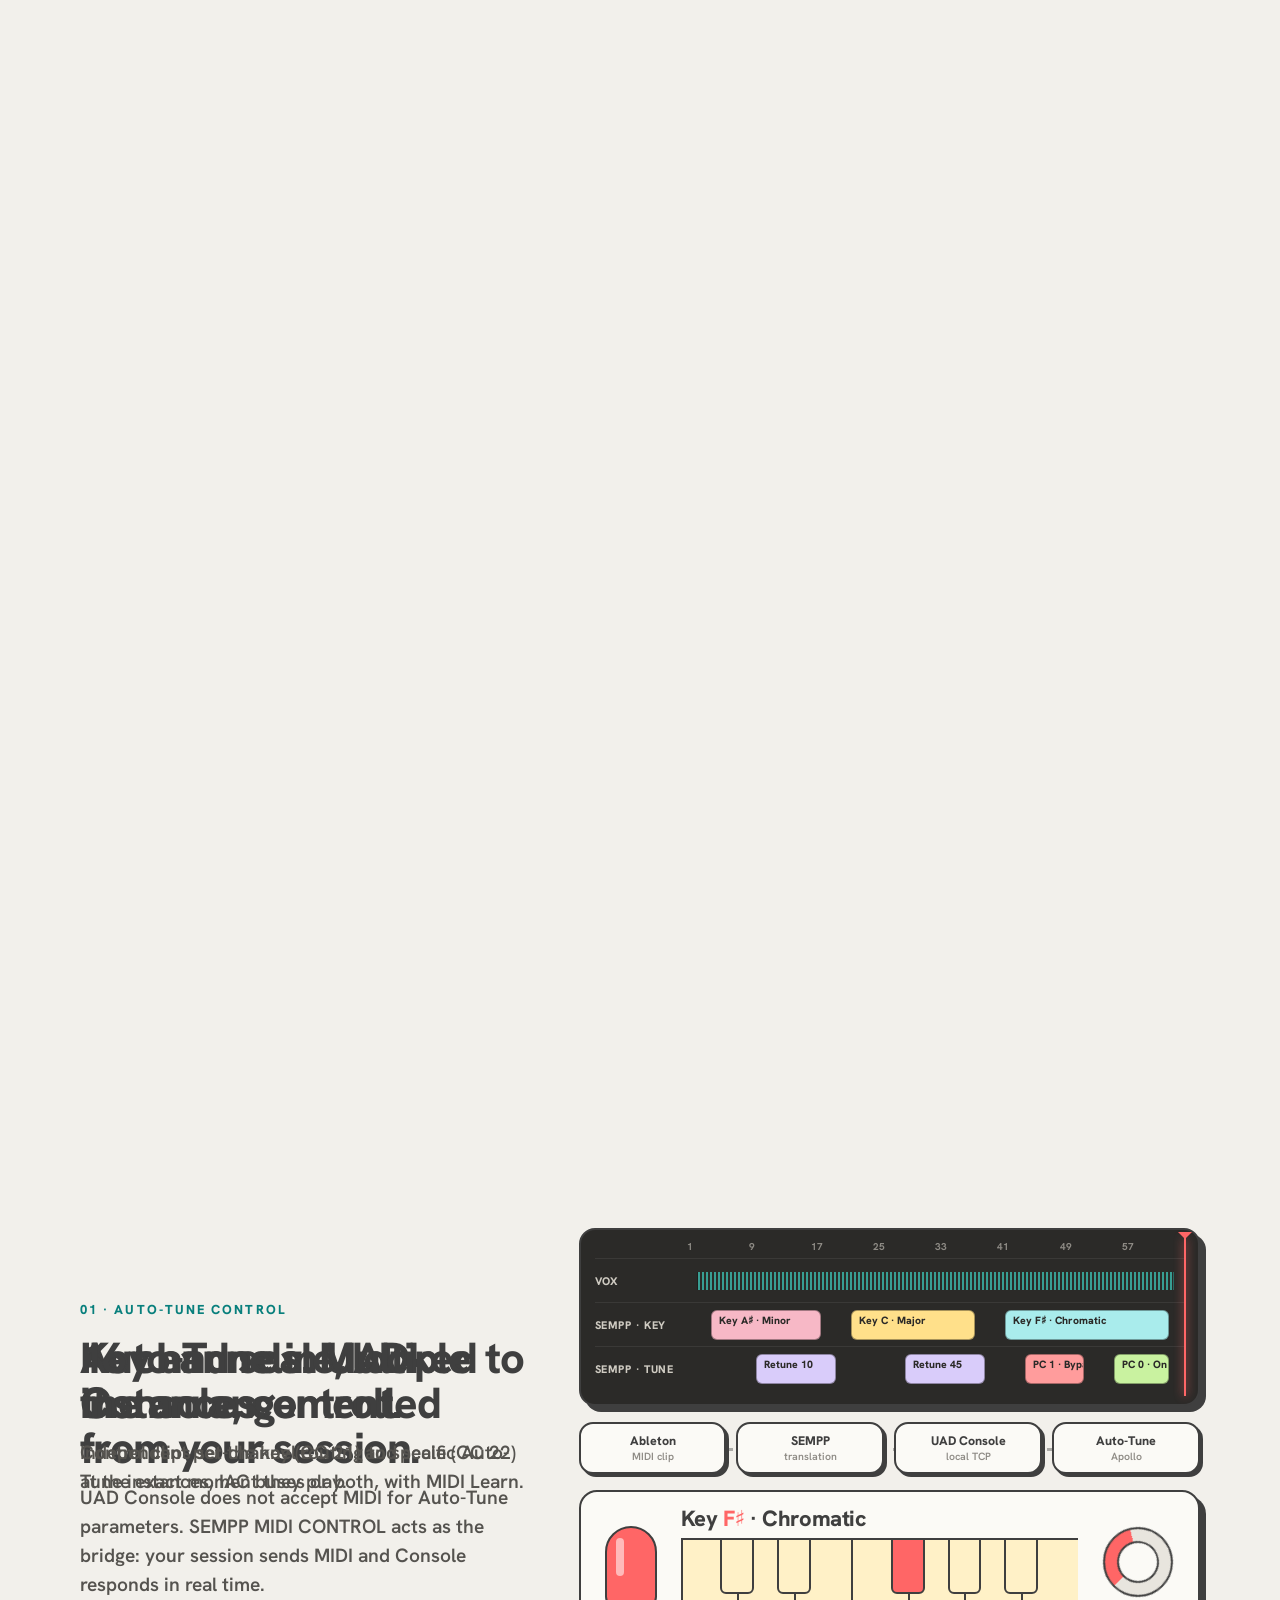
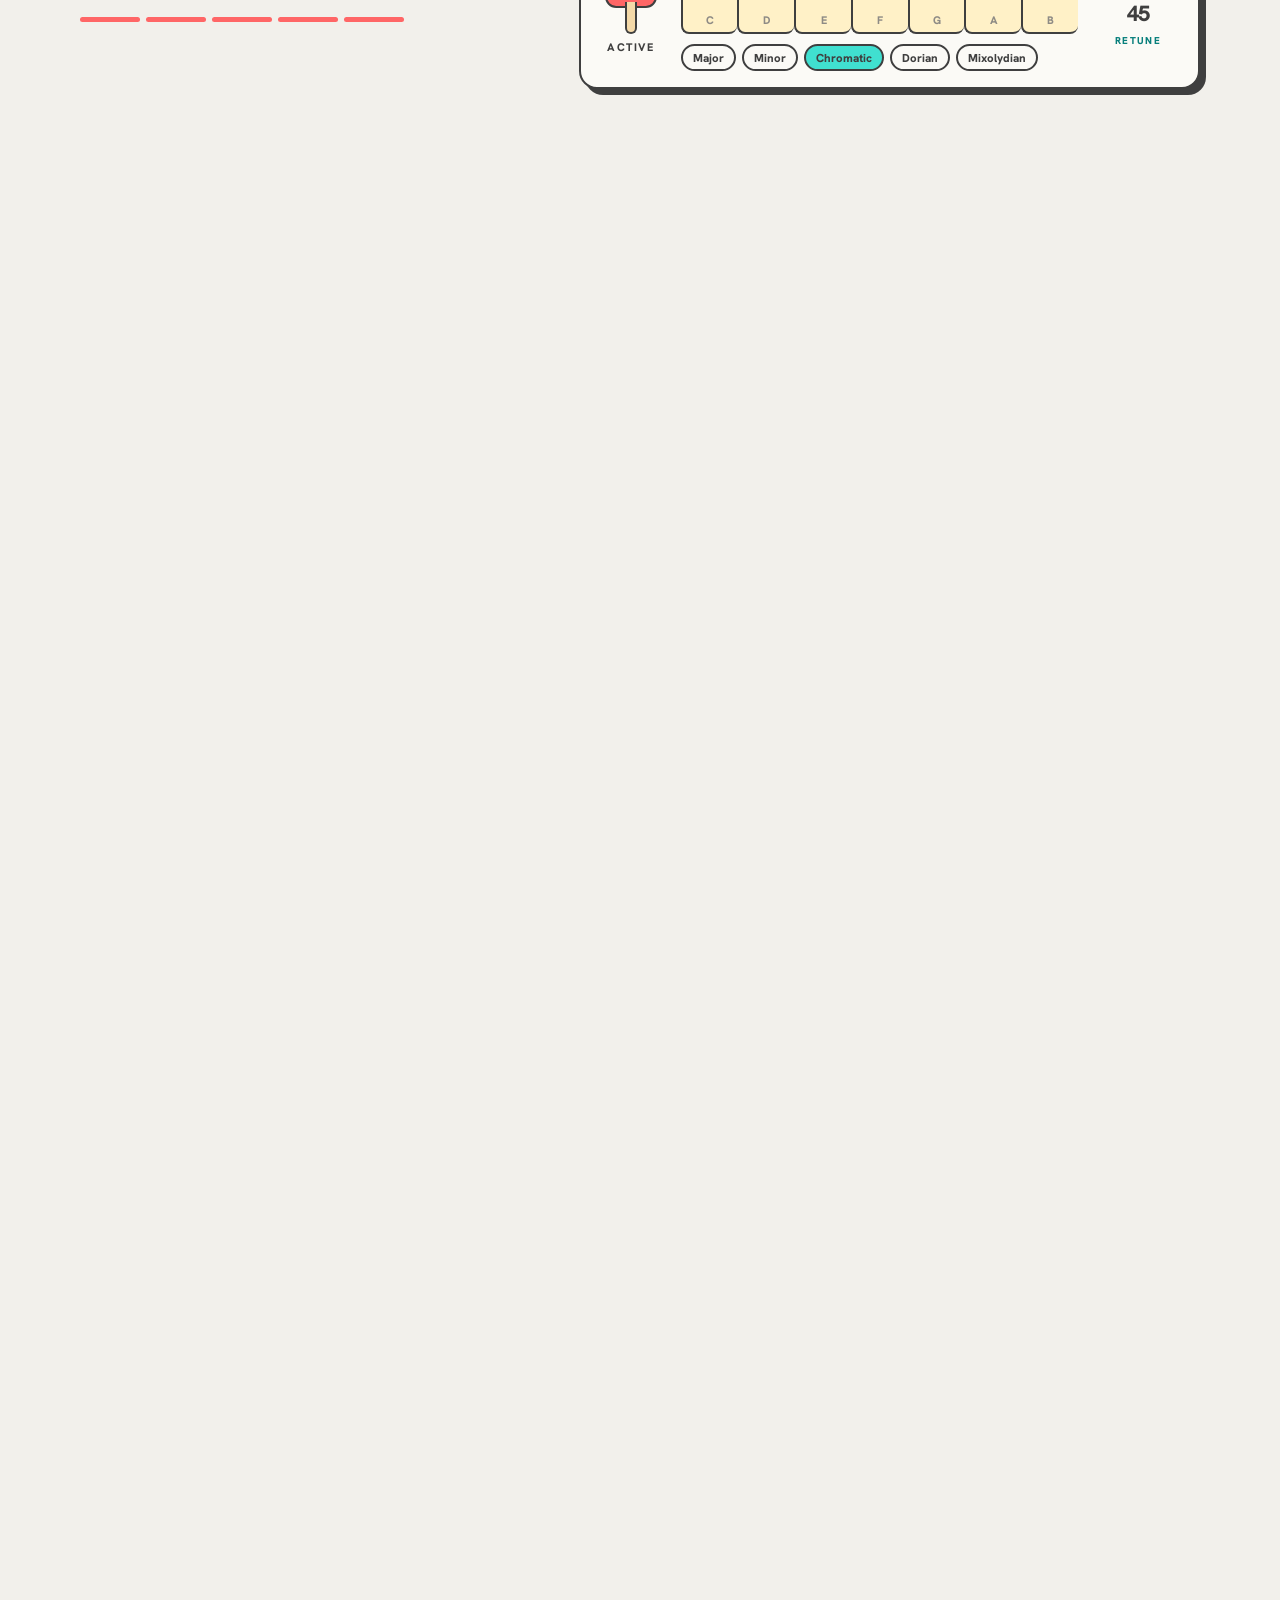
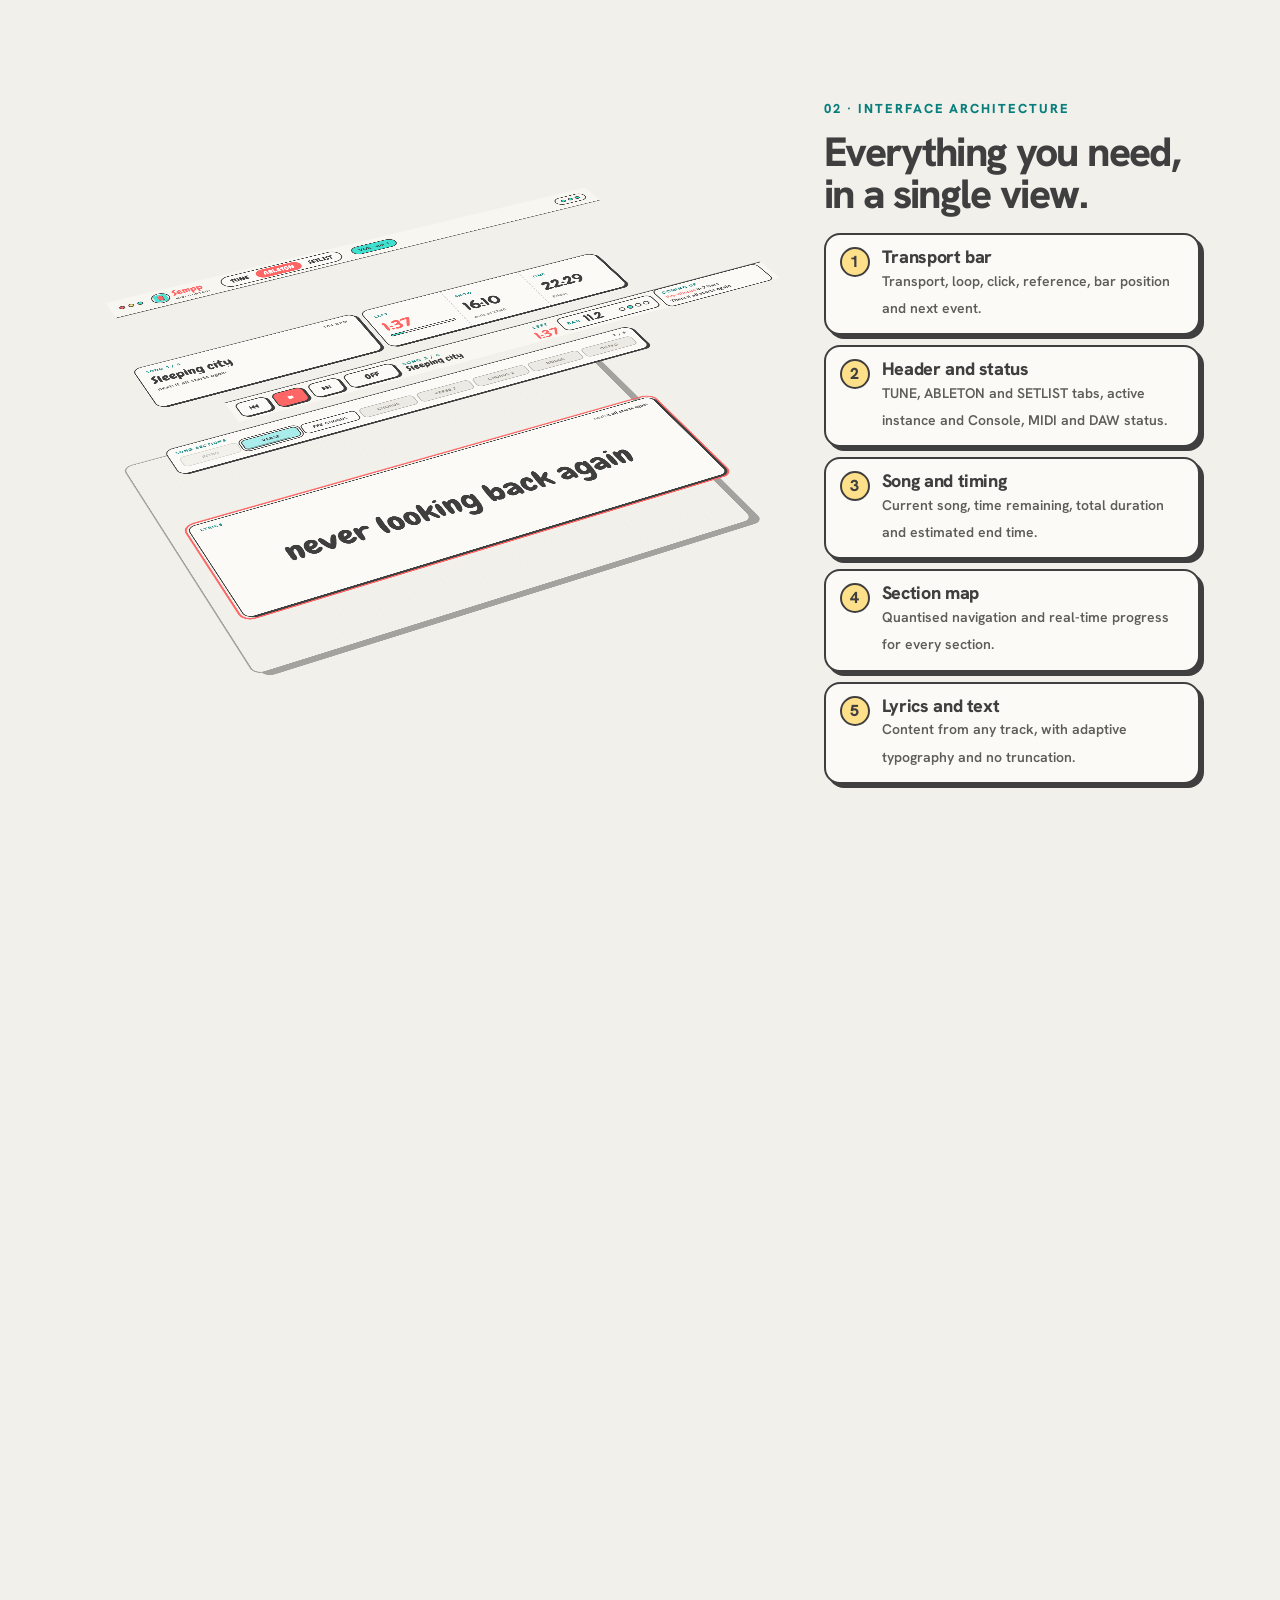
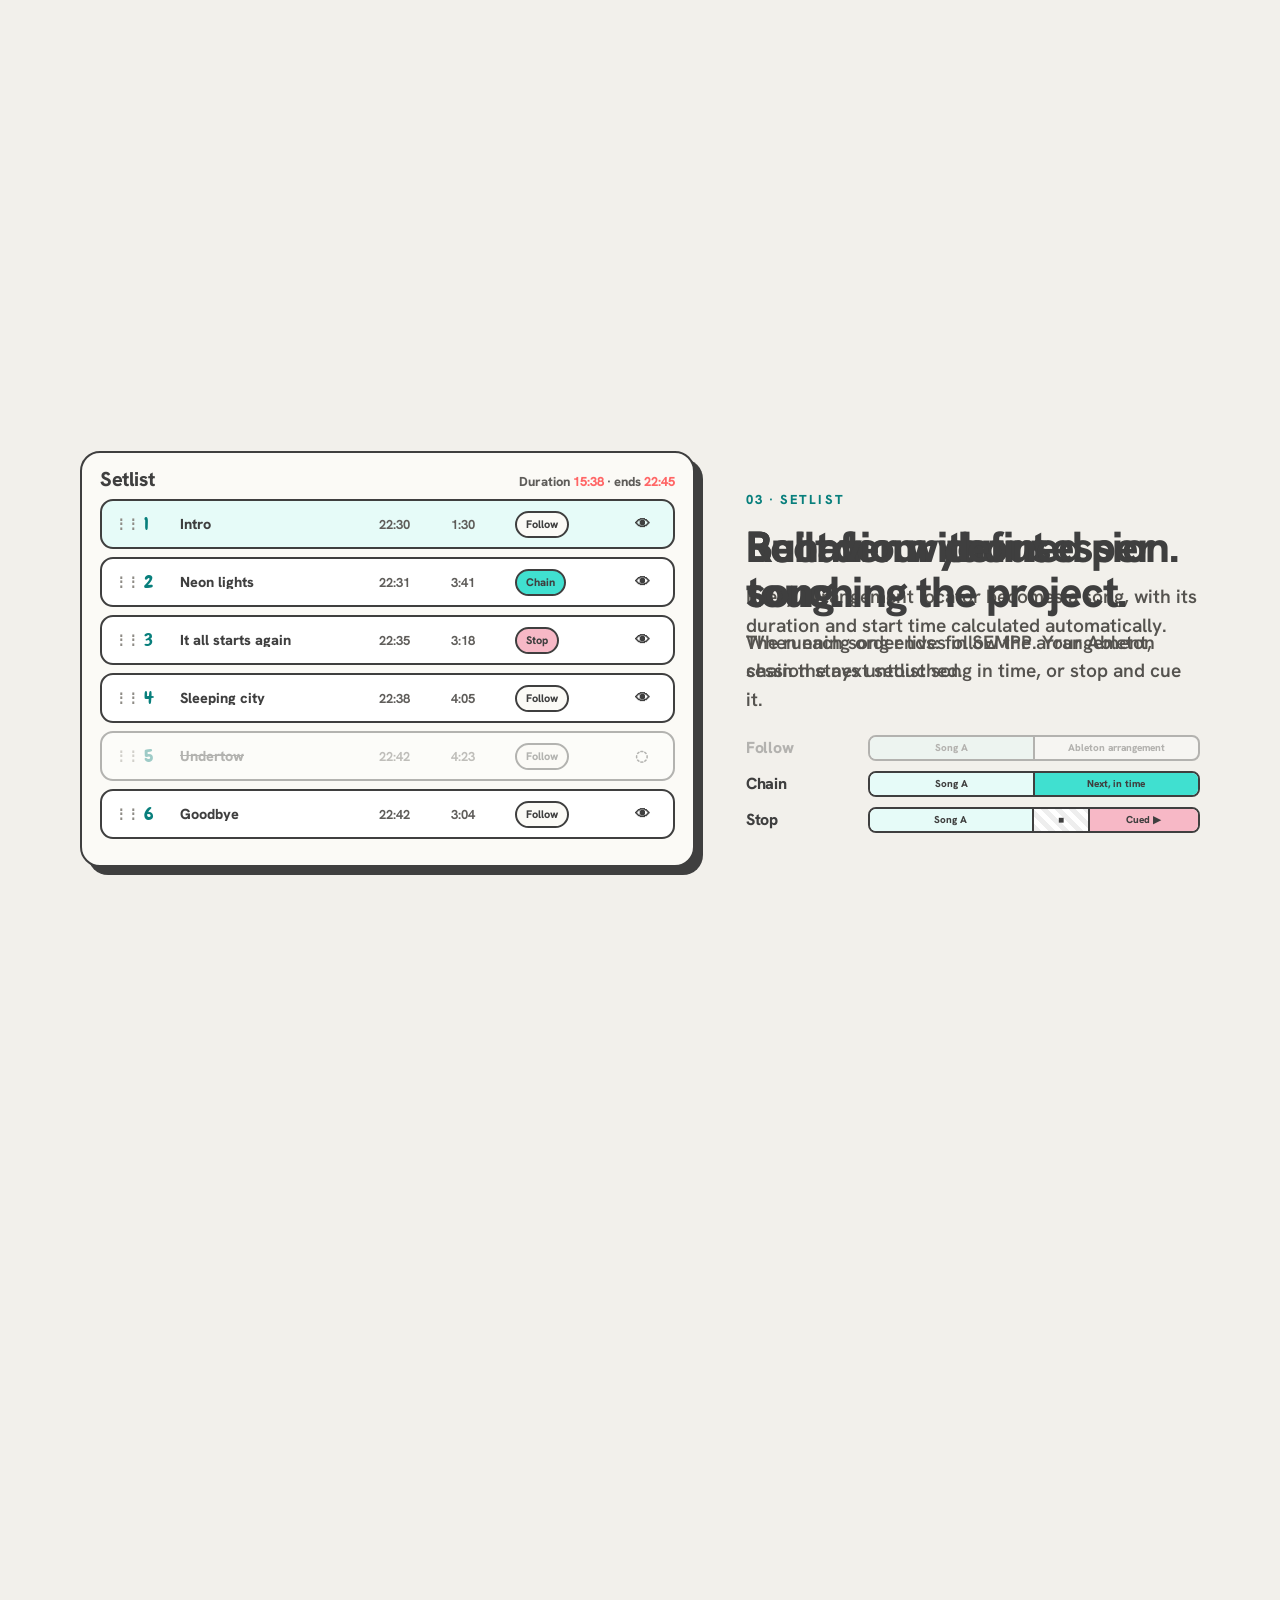
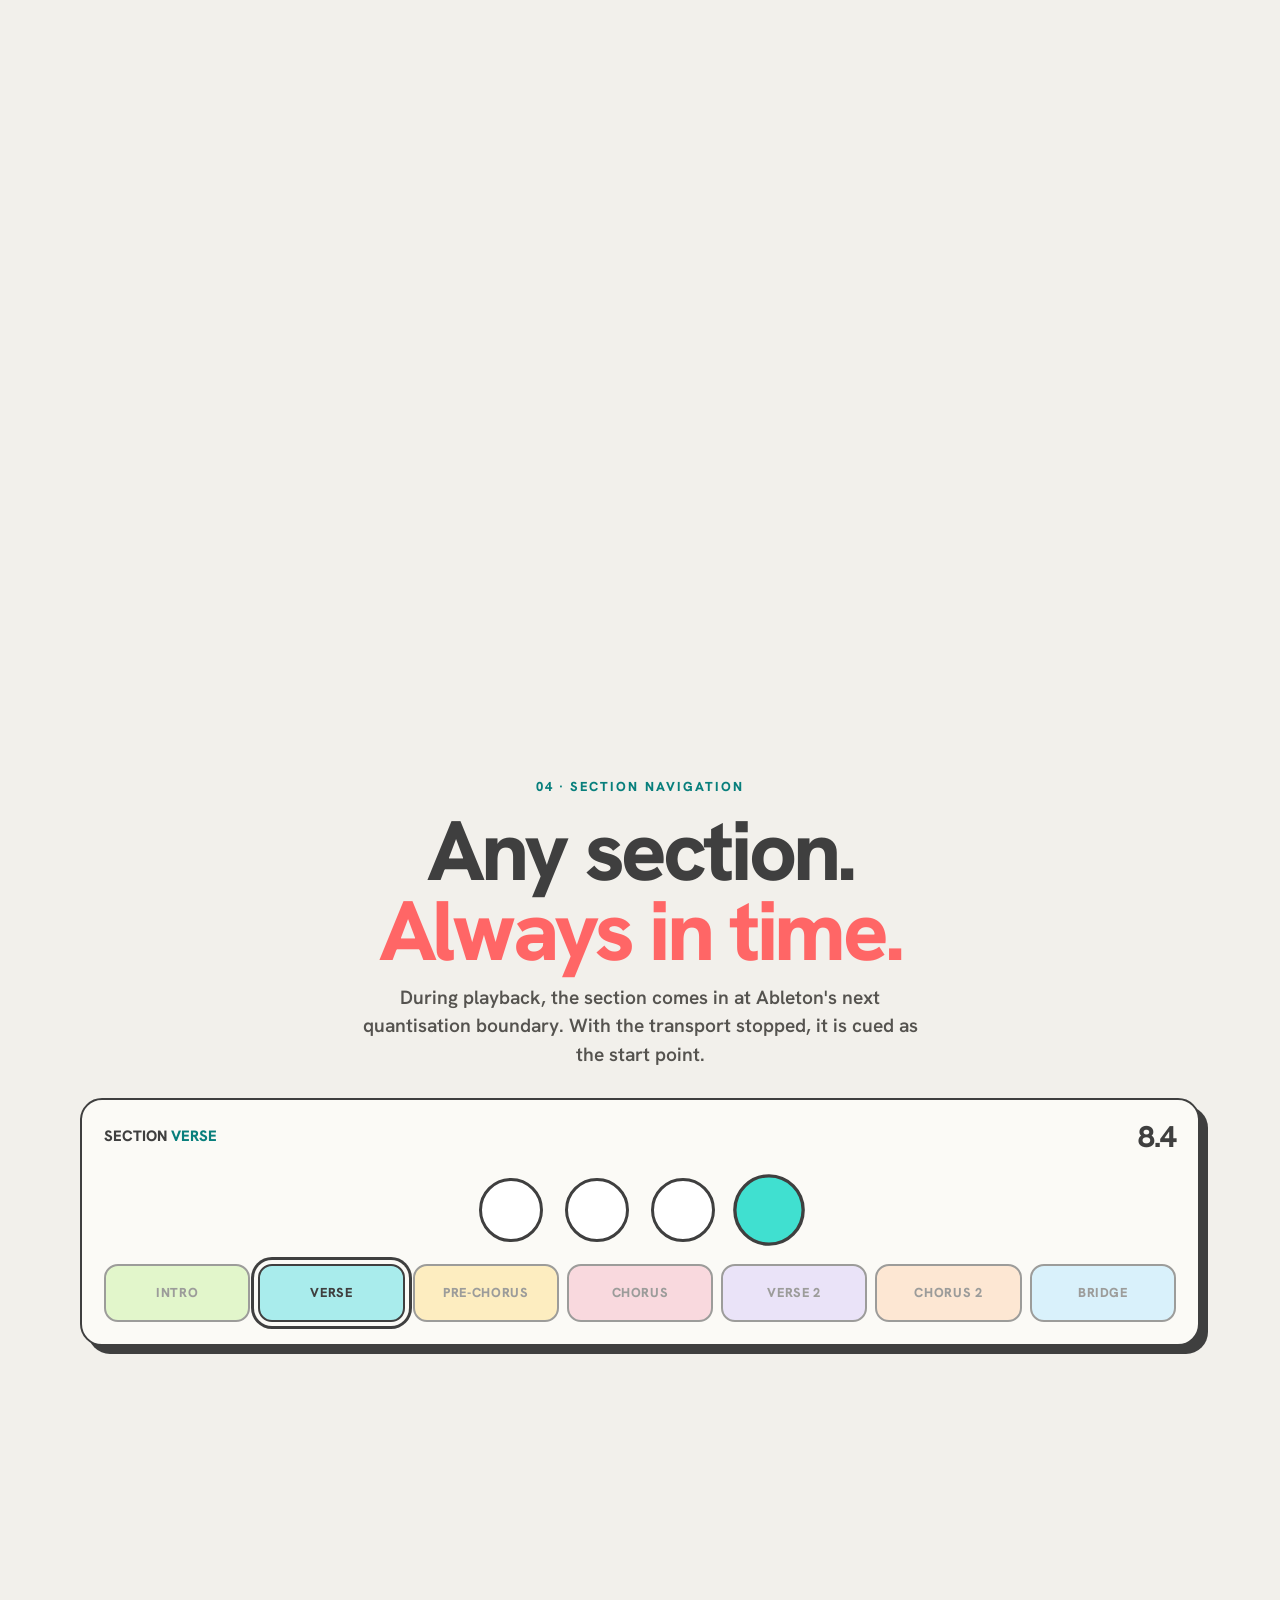
==== commit ecab186c: "Vista previa web: botón CLIP del vúmetro funcional Co-Authored-By: Claude Opus 5.5 <noreply@anthropi" ====
--- a/docs/en/index.html
+++ b/docs/en/index.html
@@ -170,7 +170,7 @@
   <div class="g2" style="margin-top:0;align-items:center">
     <div class="rv"><span class="kicker">06 · Monitoring</span><h2 class="mid" id="t-vistas" style="margin:10px 0 14px">Vocal input level, always in view.</h2>
       <p class="lede">Input metering for the Auto-Tune channel on the Mac and in the technician view. Thresholds at −12 dB and −3 dB, latching clip indicator and an automatic alert when the signal drops out during playback.</p></div>
-    <div class="rv d2" aria-hidden="true"><div class="vu" id="vu"></div><div class="dbs"><span style="left:0">−60</span><span style="left:60%">−24</span><span style="left:80%">−12</span><span style="left:95%">−3</span><span style="left:100%">0 dB</span></div><span class="clipb" id="clipb">CLIP</span></div>
+    <div class="rv d2"><div class="vu" id="vu" aria-hidden="true"></div><div class="dbs"><span style="left:0">−60</span><span style="left:40%">−36</span><span style="left:60%">−24</span><span style="left:80%">−12</span><span style="left:100%">0 dB</span></div><div class="cliprow"><button type="button" class="clipb" id="clipb" aria-pressed="false" aria-label="Reset the clip indicator"><i></i>CLIP</button></div></div>
   </div>
   <div class="g2" style="align-items:center;margin-top:80px">
     <div class="rv"><div class="shot"><img src="../img/live.webp" width="1600" height="455" loading="lazy" alt="SEMPP MIDI CONTROL floating live view over Ableton Live"></div></div>
--- a/docs/css/show.css
+++ b/docs/css/show.css
@@ -394,3 +394,21 @@
 .dbs{position:relative;height:16px;margin:8px 18px 0}
 .dbs span{position:absolute;top:0;transform:translateX(-50%);white-space:nowrap}
 .dbs span:first-child{transform:none}.dbs span:last-child{transform:translateX(-100%)}
+
+/* ===== botón CLIP funcional ===== */
+.cliprow{display:flex;align-items:center;gap:14px;margin-top:14px;flex-wrap:wrap}
+.clipb{position:relative;display:inline-flex;align-items:center;gap:8px;margin:0;padding:10px 18px;border:2.5px solid var(--ink);border-radius:999px;background:#E8E5DE;color:var(--ink);
+  font:800 13px/1 "Hanken Grotesk";letter-spacing:.08em;cursor:pointer;box-shadow:3px 3px 0 rgba(0,0,0,.55);transition:background .12s,color .12s,transform .08s,box-shadow .08s;-webkit-tap-highlight-color:transparent}
+.clipb i{width:10px;height:10px;border-radius:50%;border:2px solid var(--ink);background:#CFCBC2;transition:background .12s,box-shadow .12s}
+.clipb:hover{background:#F2EFE8}
+.clipb:active{transform:translate(3px,3px);box-shadow:none}
+.clipb.on{background:var(--coral);color:#fff;animation:clipblink 1s steps(2) infinite}
+.clipb.on i{background:#fff;box-shadow:0 0 10px 2px rgba(255,255,255,.8)}
+@keyframes clipblink{50%{background:#C94848}}
+.clipb.reset{animation:clippress .5s cubic-bezier(.3,1.6,.5,1)}
+.clipb.reset::after{content:"";position:absolute;inset:-3px;border-radius:999px;border:3px solid var(--mint);animation:clipring .6s ease-out forwards;pointer-events:none}
+@keyframes clippress{0%{transform:scale(.88)}60%{transform:scale(1.06)}100%{transform:scale(1)}}
+@keyframes clipring{from{opacity:1;transform:scale(1)}to{opacity:0;transform:scale(1.6)}}
+.vu.dip{animation:vudip .5s ease}
+@keyframes vudip{0%{filter:none}20%{filter:brightness(.85) saturate(.4)}80%{filter:brightness(.85) saturate(.4)}100%{filter:none}}
+.cliphint{font:600 13px/1.4 "Hanken Grotesk";color:var(--s-fg2,#55534F)}
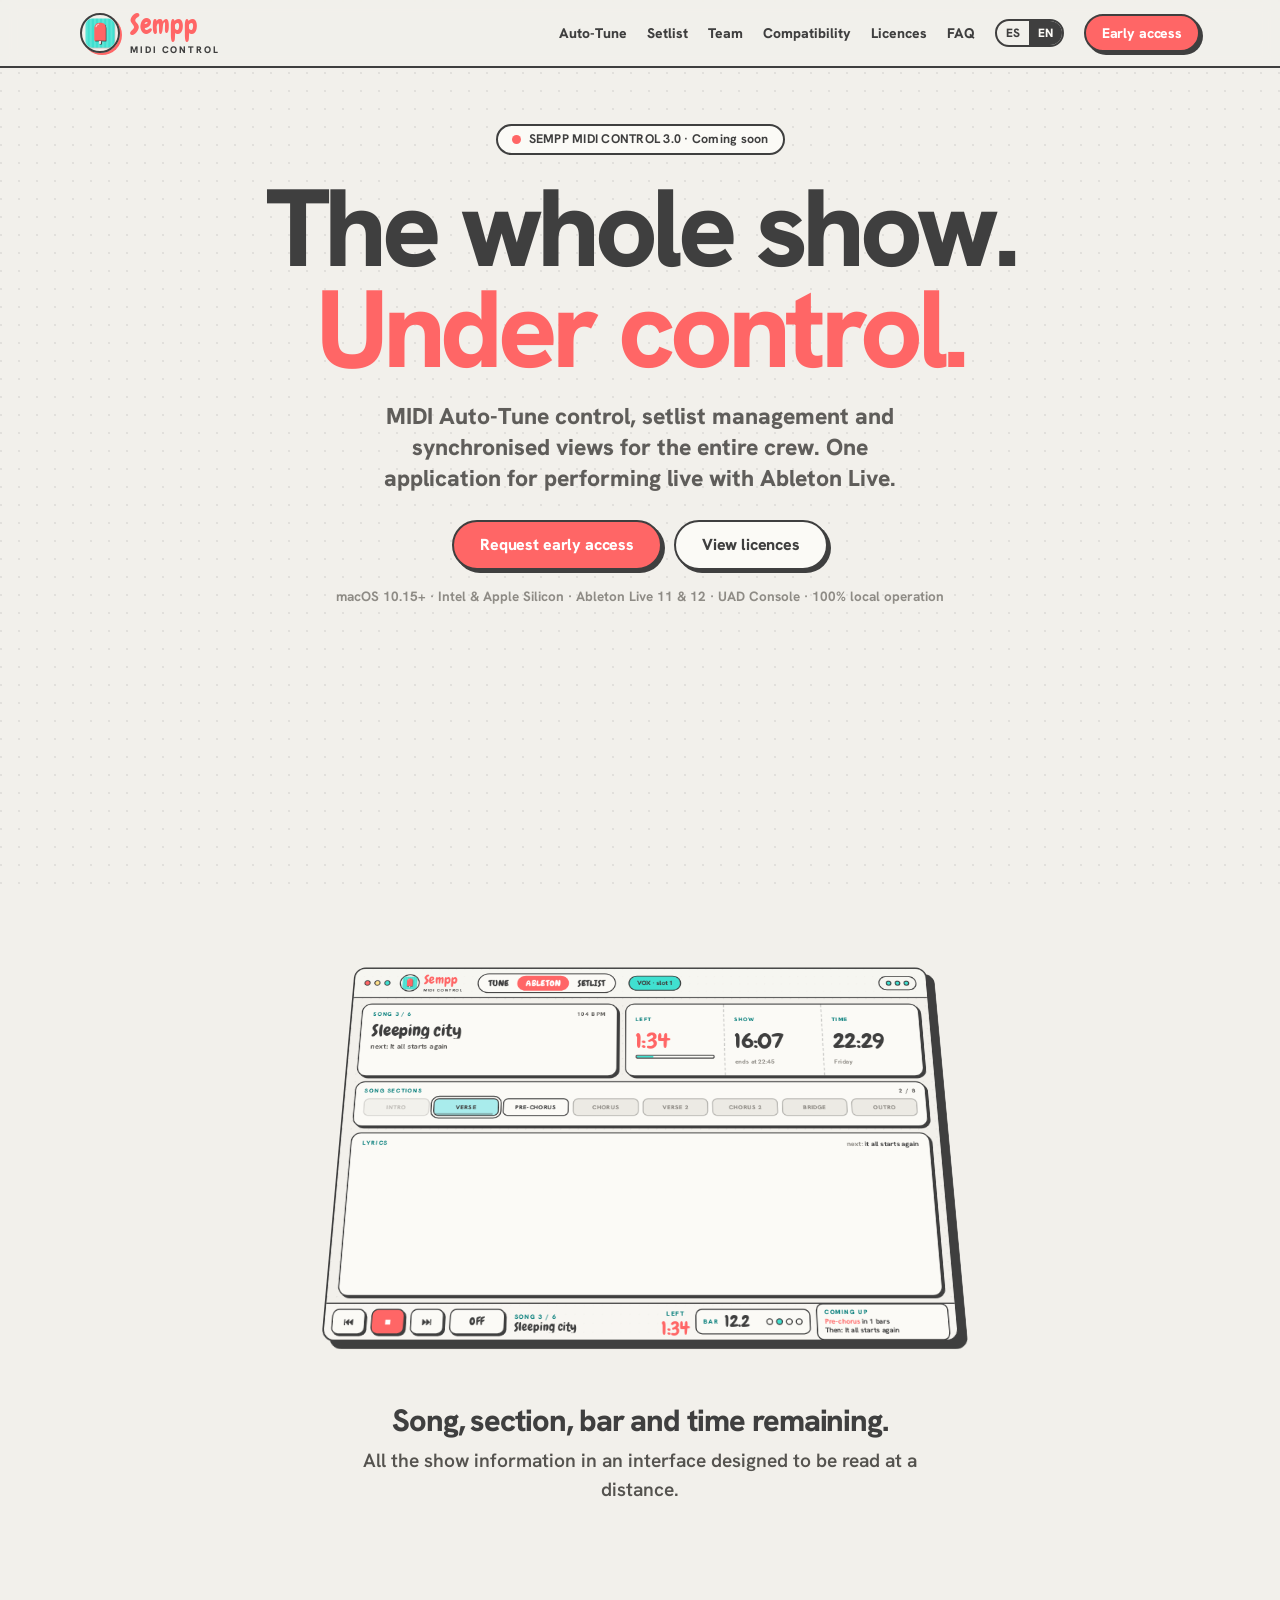
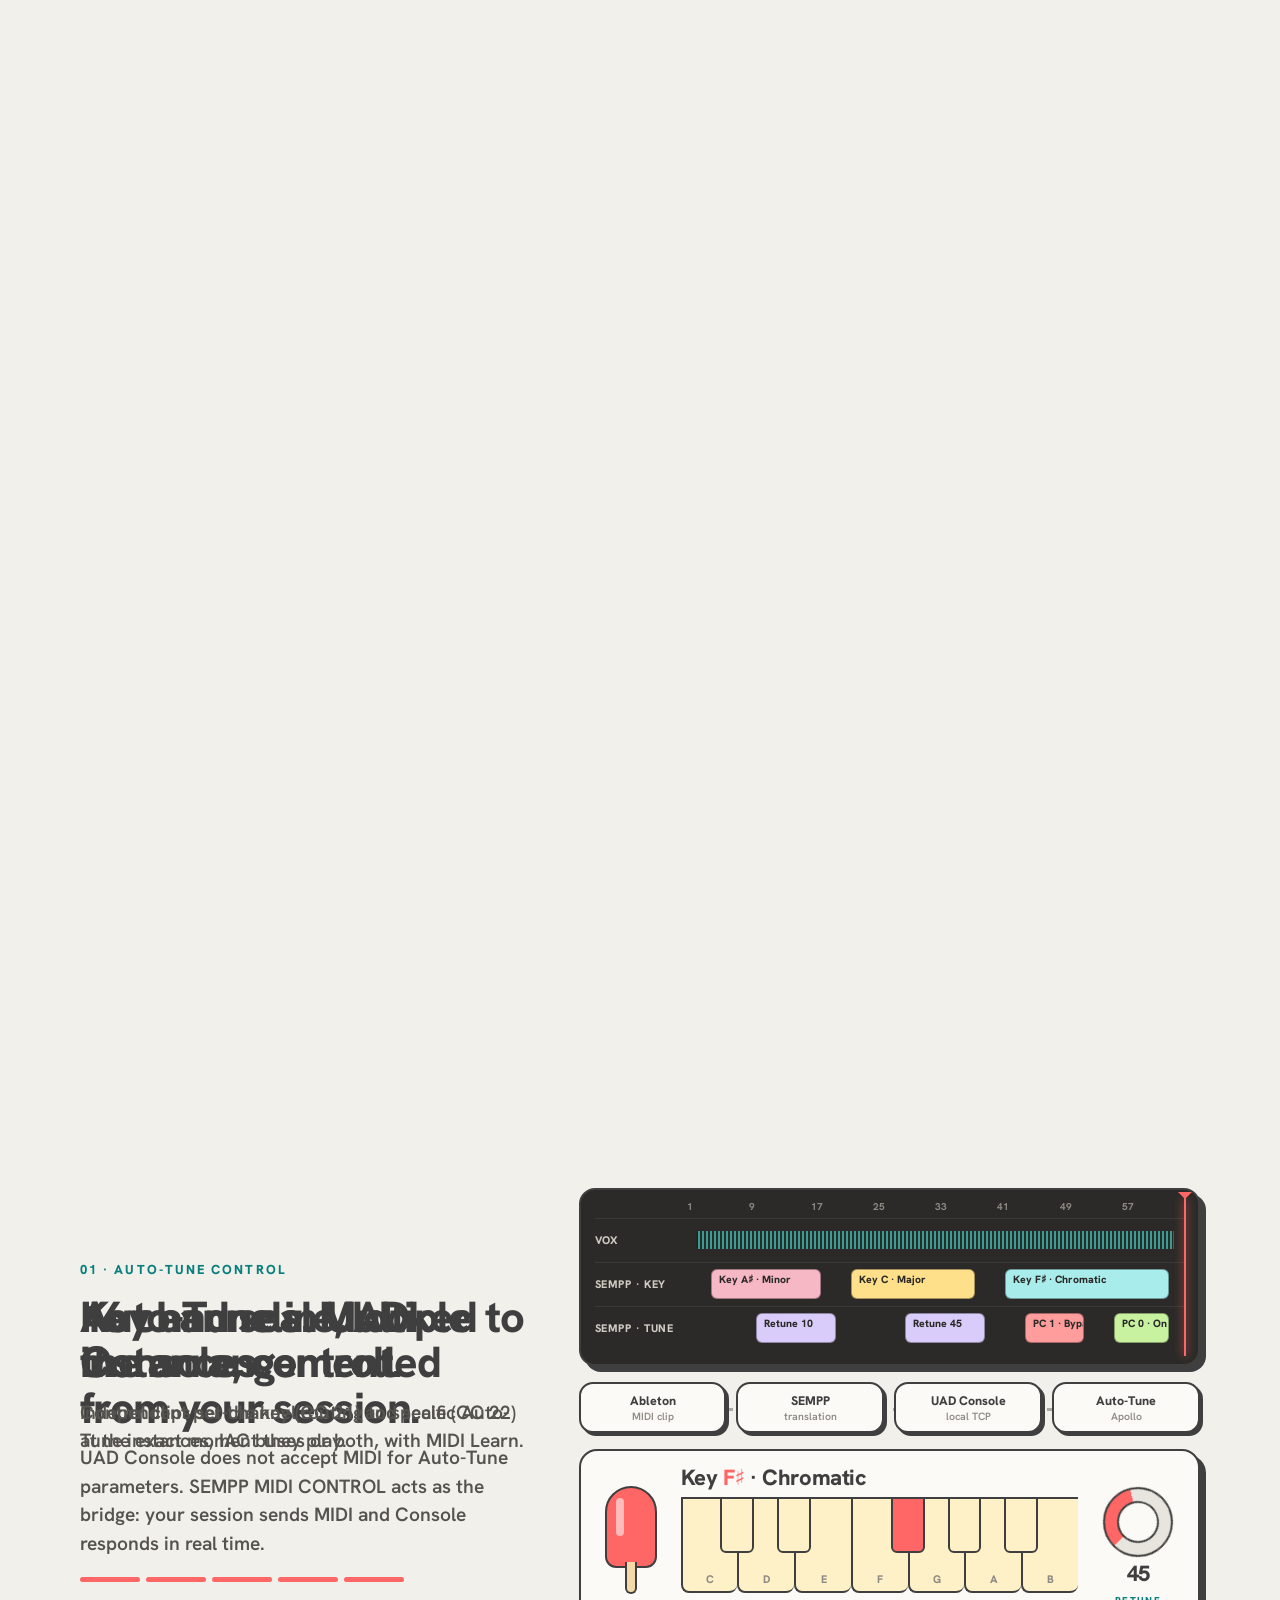
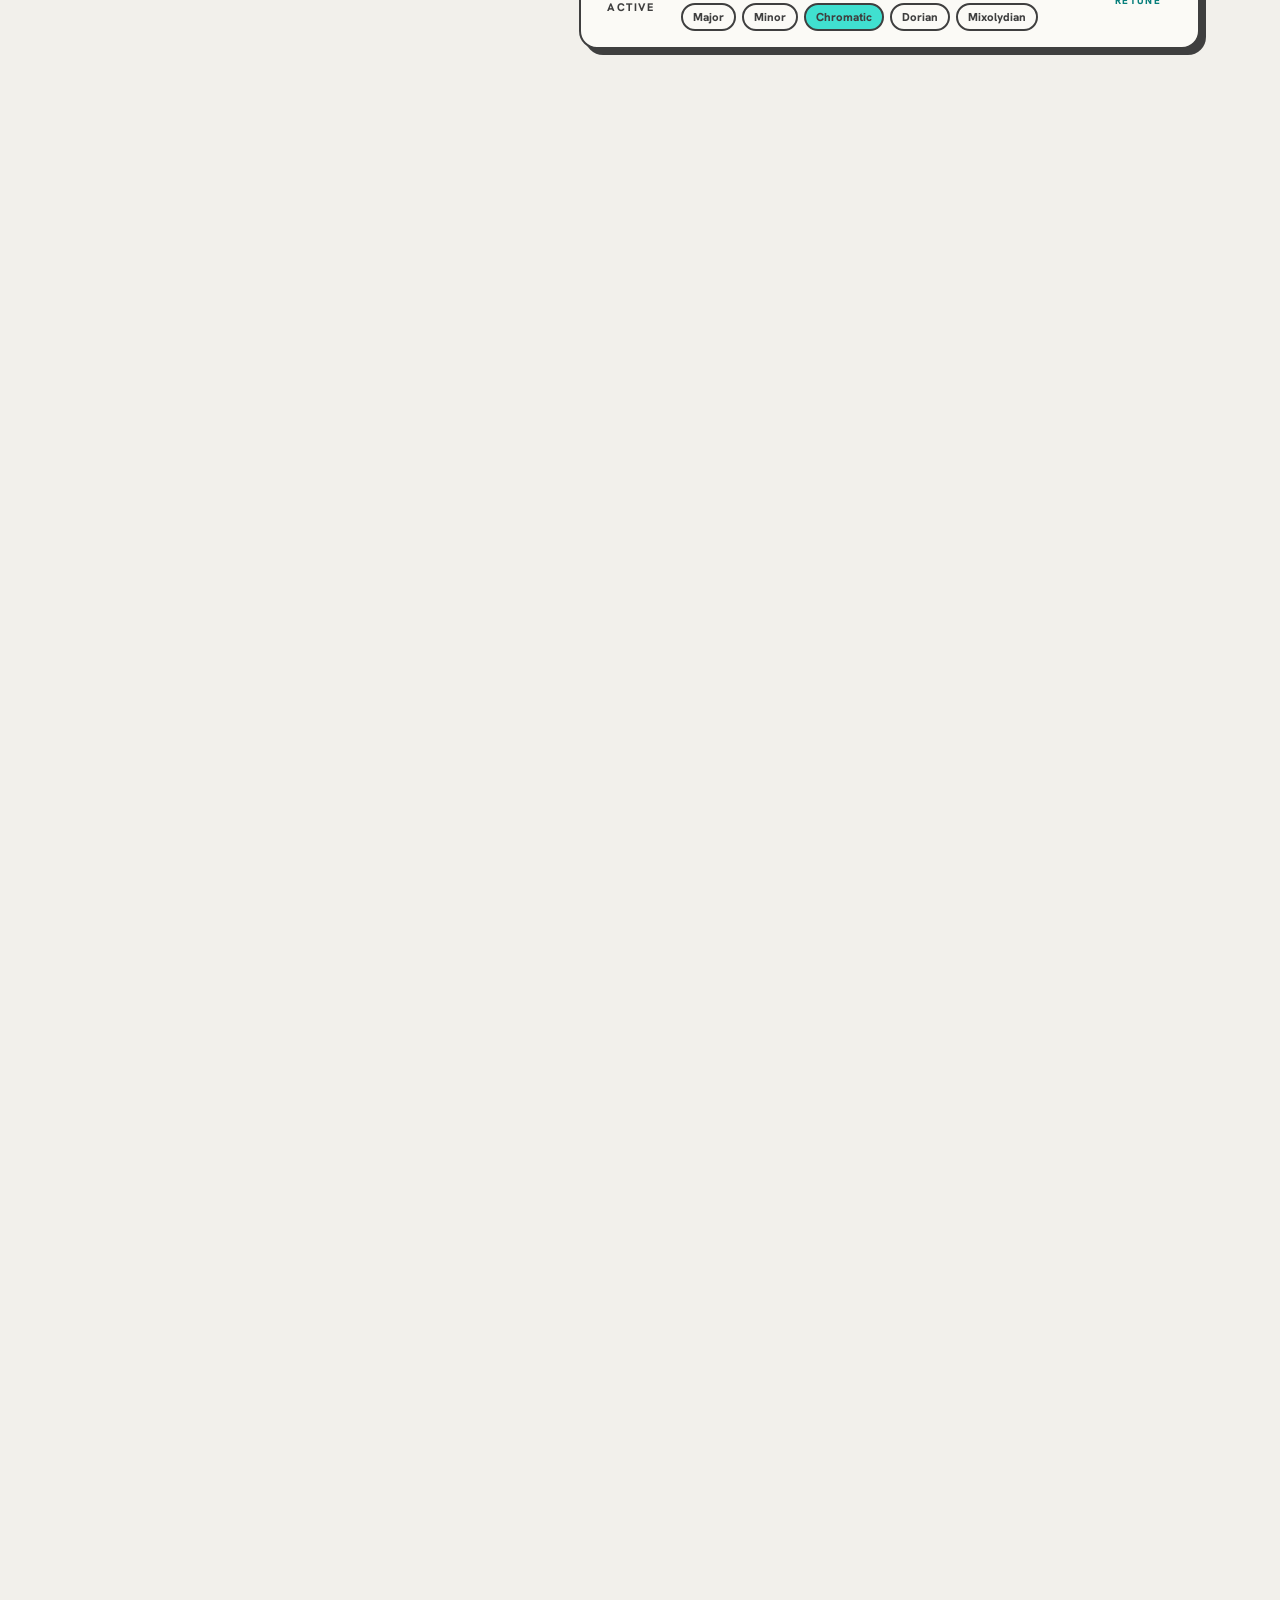
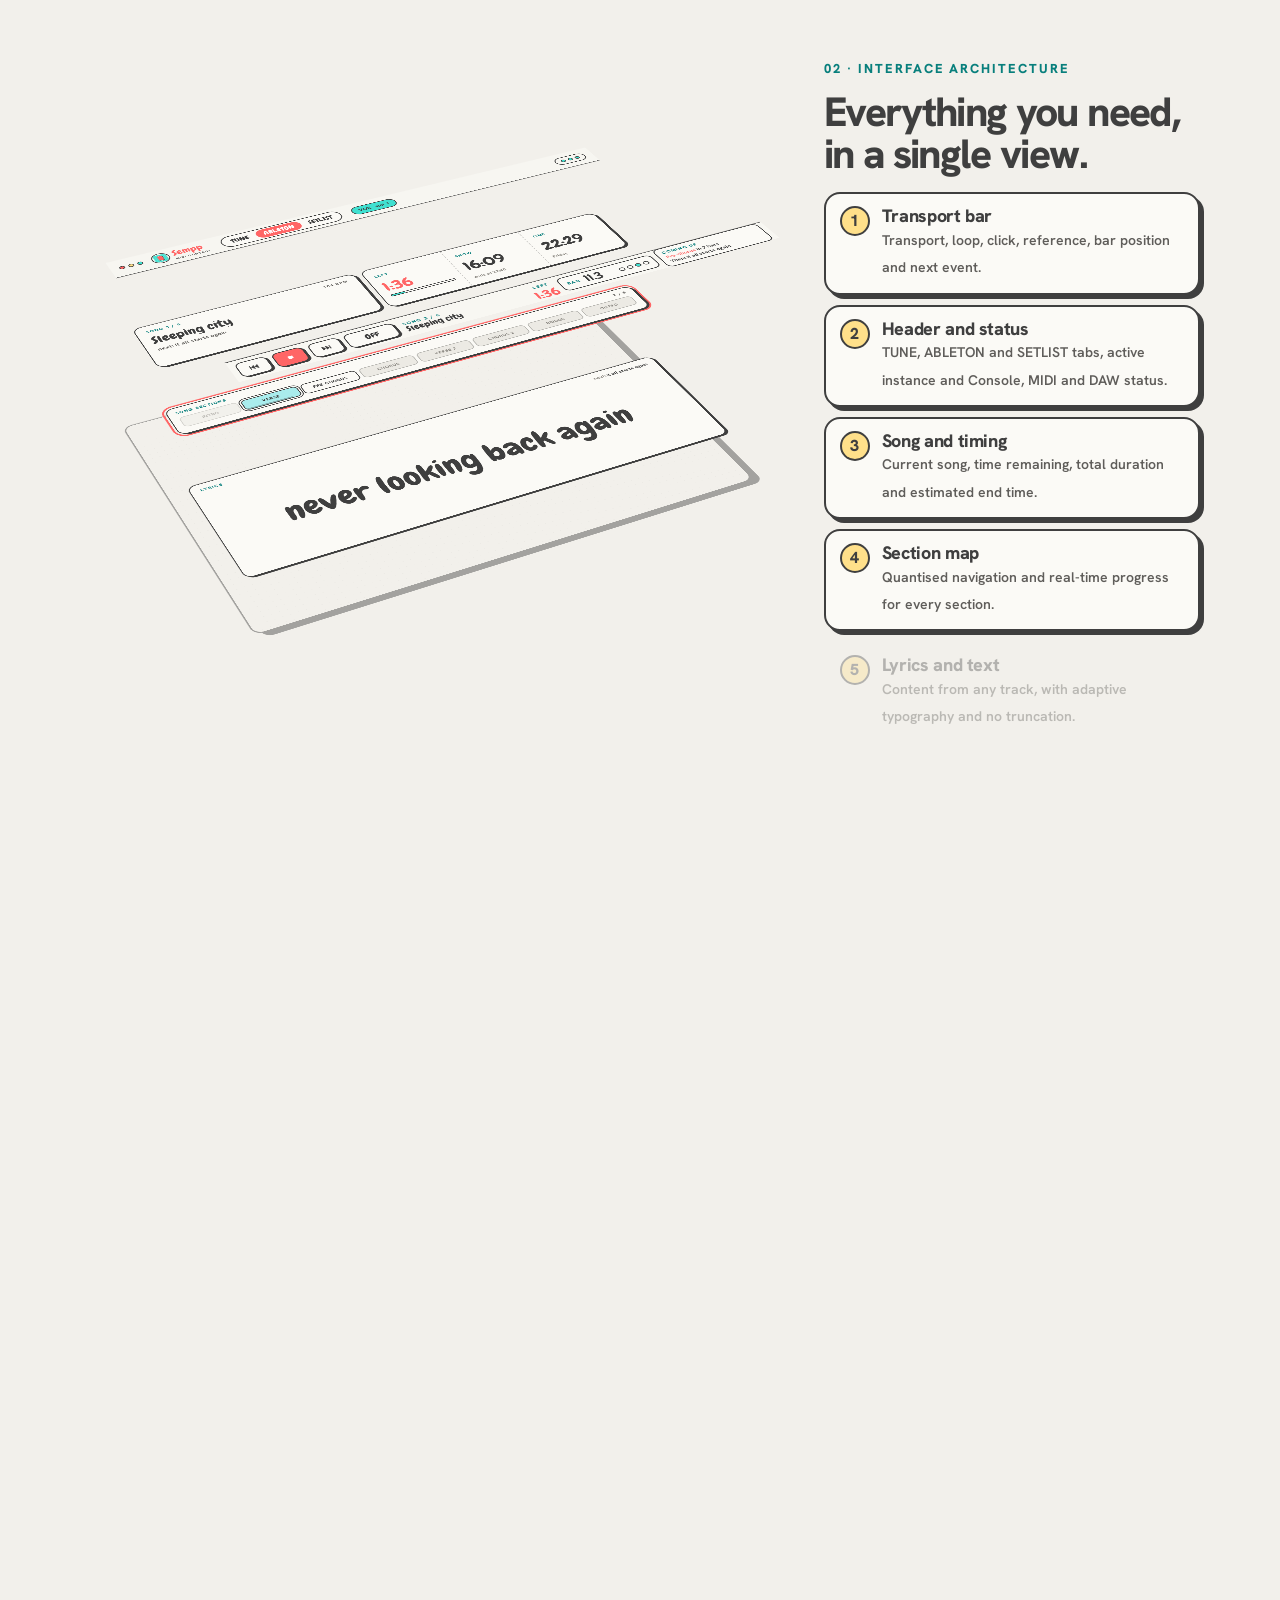
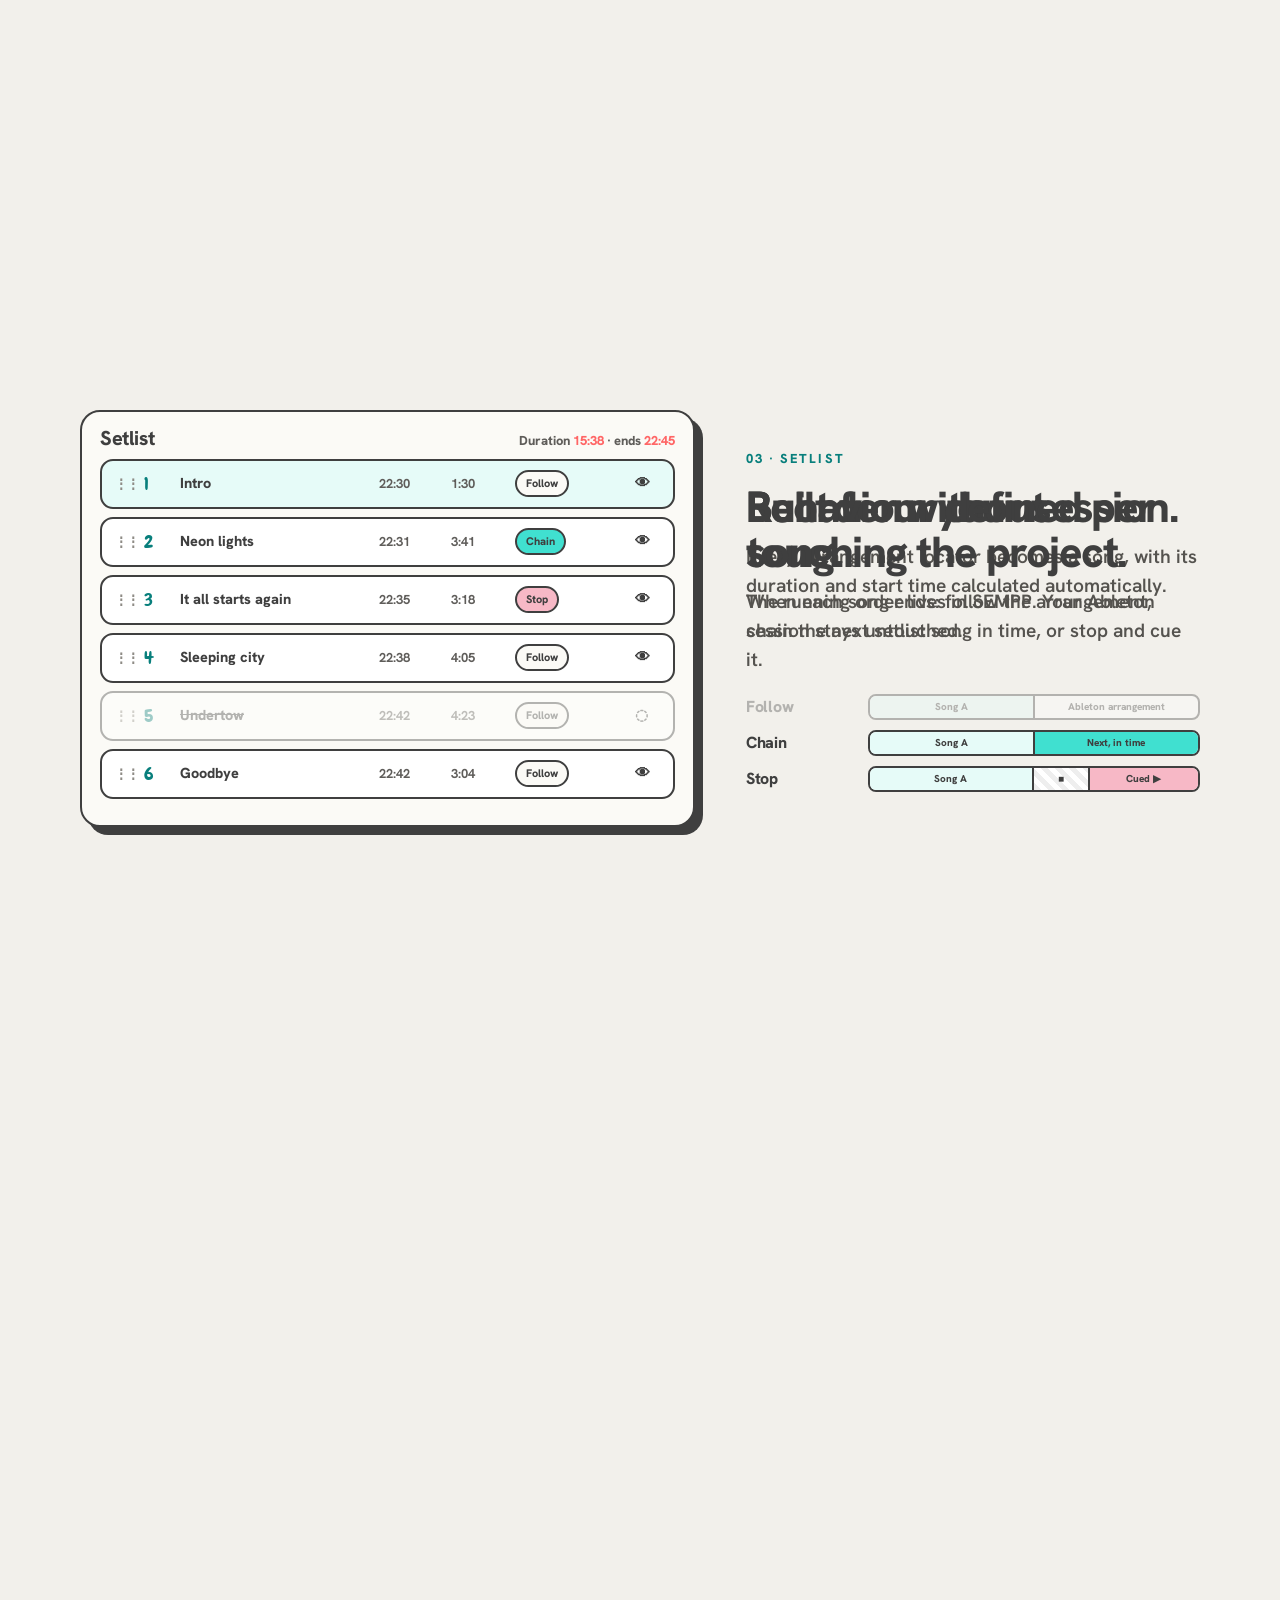
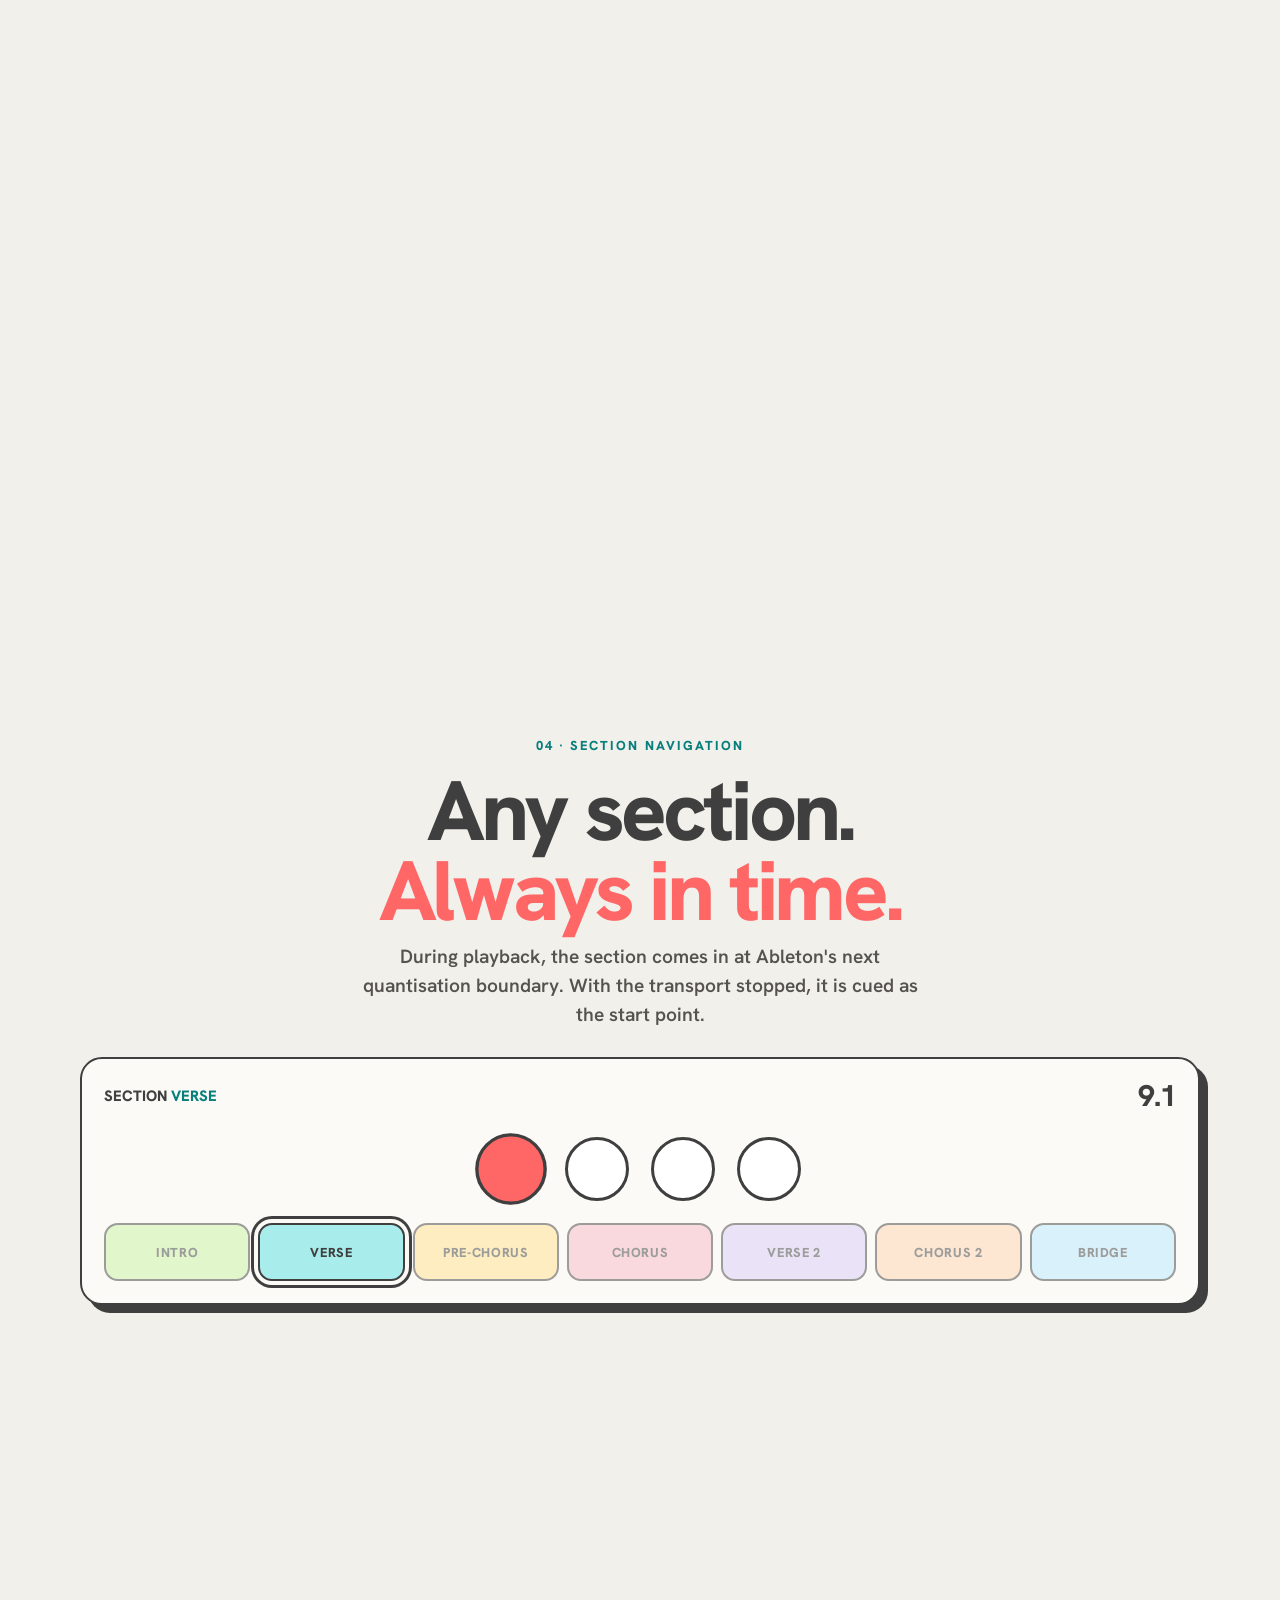
==== commit 9ef2b97c: "Vista previa web: versión móvil cuidada y corrección de choque de clases Co-Authored-By: Claude Opus" ====
--- a/docs/en/index.html
+++ b/docs/en/index.html
@@ -48,7 +48,7 @@
   <div class="links">
     <a class="h" href="#s-tune">Auto-Tune</a><a class="h" href="#s-set">Setlist</a><a class="h" href="#s-band">Team</a><a class="h" href="#daw">Compatibility</a><a class="h" href="#precios">Licences</a><a class="h" href="#faq">FAQ</a>
     <span class="lang" aria-label="Language"><a href="../" hreflang="es" lang="es">ES</a><span>EN</span></span>
-    <a class="btn sm coral" href="#lista">Early access</a>
+    <a class="btn sm coral" href="#lista"><span class="cl">Early access</span><span class="cs">Reserve</span></a>
   </div>
 </div></nav>
 
@@ -157,9 +157,9 @@
     <div class="bstage" aria-hidden="true">
       <svg class="wifi" viewBox="0 0 100 100" preserveAspectRatio="none"><path d="M42 30 C 34 26, 28 24, 22 22" style="opacity:var(--b2,0)"/><path d="M58 30 C 66 26, 72 24, 78 22" style="opacity:var(--b3,0)"/><path d="M50 58 L 50 70" style="opacity:var(--b4,0)"/></svg>
       <div class="center"><div class="appbox" data-app="band"></div></div>
-      <div class="dev d1"><div class="frame"><img src="../img/ipad-dm-800.webp" width="800" height="600" alt="" loading="lazy"></div><div class="lbl"><small>Musical director</small>Full control</div></div>
-      <div class="dev d2"><div class="frame"><img src="../img/ipad-tec-800.webp" width="800" height="600" alt="" loading="lazy"></div><div class="lbl"><small>Technician</small>Signal and system</div></div>
-      <div class="dev d3"><div class="frame"><img src="../img/ipad-banda-800.webp" width="800" height="600" alt="" loading="lazy"></div><div class="lbl"><small>Band</small>Visual reference</div></div>
+      <div class="dev dv1"><div class="frame"><img src="../img/ipad-dm-800.webp" width="800" height="600" alt="" loading="lazy"></div><div class="lbl"><small>Musical director</small>Full control</div></div>
+      <div class="dev dv2"><div class="frame"><img src="../img/ipad-tec-800.webp" width="800" height="600" alt="" loading="lazy"></div><div class="lbl"><small>Technician</small>Signal and system</div></div>
+      <div class="dev dv3"><div class="frame"><img src="../img/ipad-banda-800.webp" width="800" height="600" alt="" loading="lazy"></div><div class="lbl"><small>Band</small>Visual reference</div></div>
       <div class="pinpad"><b>Access PIN</b><div class="dots"><i class="f"></i><i class="f"></i><i class="f"></i><i></i></div><div class="keys"><span>1</span><span>2</span><span>3</span><span>4</span><span>5</span><span>6</span><span>7</span><span>8</span><span>9</span></div></div>
       <div class="lock"><i>🔒</i>Global lock for every device, from the Mac.</div>
     </div>
--- a/docs/css/show.css
+++ b/docs/css/show.css
@@ -221,10 +221,10 @@
 .dev .frame img{border-radius:12px}
 .dev .lbl{margin-top:10px;text-align:center;font:400 22px/1 "Chewy"}
 .dev .lbl small{display:block;font:800 11px/1.2 "Hanken Grotesk";letter-spacing:.14em;text-transform:uppercase;color:var(--teal);margin-bottom:4px}
-.d1{left:0;top:2%;transform:translate(calc((1 - var(--b2,0)) * -60vw),0) rotate(-4deg)}
-.d2{right:0;top:2%;transform:translate(calc((1 - var(--b3,0)) * 60vw),0) rotate(4deg)}
-.d3{left:50%;bottom:-8%;transform:translate(-50%,calc((1 - var(--b4,0)) * 70vh))}
-.d3{width:min(260px,24vw)}
+.dv1{left:0;top:2%;transform:translate(calc((1 - var(--b2,0)) * -60vw),0) rotate(-4deg)}
+.dv2{right:0;top:2%;transform:translate(calc((1 - var(--b3,0)) * 60vw),0) rotate(4deg)}
+.dv3{left:50%;bottom:-8%;transform:translate(-50%,calc((1 - var(--b4,0)) * 70vh))}
+.dv3{width:min(260px,24vw)}
 .wifi{position:absolute;inset:0;pointer-events:none}
 .wifi path{fill:none;stroke:var(--teal);stroke-width:3;vector-effect:non-scaling-stroke;stroke-dasharray:8 9;stroke-linecap:round;animation:dash 1s linear infinite}
 @keyframes dash{to{stroke-dashoffset:-34}}
@@ -304,7 +304,7 @@
   .piano{height:70px}
   .arr .ruler{margin-left:64px}.trk>b{width:64px;font-size:9px}.ph{left:calc(64px + 14px + (100% - 64px - 28px) * var(--ph,0))}
   .flow{grid-template-columns:repeat(4,1fr);gap:5px}.node{font-size:10px;padding:7px 4px}.node small{display:none}
-  .dev{width:42vw}.d3{width:40vw}.pinpad,.lock{display:none}
+  .dev{width:42vw}.dv3{width:40vw}.pinpad,.lock{display:none}
   .bstage .center{width:84vw;top:52%}
   .stats{grid-template-columns:1fr 1fr}.extras{grid-template-columns:1fr}
   #s-tune .pin,#s-set .pin,#s-xp .pin{padding-top:72px}
@@ -364,7 +364,7 @@
 .dt:nth-child(4n+2) i{background:var(--mint)}.dt:nth-child(4n+3) i{background:var(--pink)}.dt:nth-child(4n+4) i{background:var(--sky)}
 .dt b{font:800 17px/1.2 var(--display);letter-spacing:-.02em;color:var(--ink)}
 .dt span{font:600 14px/1.45 "Hanken Grotesk",sans-serif;color:var(--ink-2)}
-body[data-env=stage] [data-env=stage] .dt{box-shadow:6px 6px 0 rgba(0,0,0,.55),0 24px 60px -20px rgba(255,214,170,.18)}
+body[data-env=stage] section[data-env=stage] .dt{box-shadow:6px 6px 0 rgba(0,0,0,.55),0 24px 60px -20px rgba(255,214,170,.18)}
 
 /* ===== hoja de ruta ===== */
 .road{position:relative;display:grid;grid-template-columns:repeat(3,1fr);gap:22px;margin-top:46px;align-items:stretch}
@@ -412,3 +412,81 @@
 .vu.dip{animation:vudip .5s ease}
 @keyframes vudip{0%{filter:none}20%{filter:brightness(.85) saturate(.4)}80%{filter:brightness(.85) saturate(.4)}100%{filter:none}}
 .cliphint{font:600 13px/1.4 "Hanken Grotesk";color:var(--s-fg2,#55534F)}
+
+/* ===== versión móvil cuidada ===== */
+.nav .cs{display:none}
+@media (max-width:620px){
+  .nav .w{gap:10px;height:60px}
+  .brand img{width:34px;height:34px}.brand b{font-size:23px}.brand small{font-size:8px}
+  .nav .links .lang{display:inline-flex}
+  .nav .links .lang a,.nav .links .lang span{padding:5px 8px;font-size:11px}
+  .nav .cl{display:none}.nav .cs{display:inline}
+  .nav .btn.sm{min-height:34px;padding:0 14px;font-size:13px}
+
+  /* portada */
+  .hx{padding-top:30px}
+  .hx .pill{font-size:11px;padding:6px 12px;margin-bottom:16px}
+  .hx h1 .k{font-size:17px;margin-top:16px}
+  .hx .cta{flex-direction:column;align-items:center;gap:10px}
+  .hx .cta .btn{width:min(320px,100%)}
+  .hx .note{font-size:12px;max-width:300px;margin:16px auto 0}
+  #s-hero{height:150vh}
+  #s-hero .pin{padding-top:56px}
+  #s-hero .appbox{width:calc(100vw - 24px)}
+  #s-hero .hxsub{margin-top:5vh;padding:0 20px}
+  .tilt{transform:translateY(calc((1 - var(--p,0)) * 4vh)) rotateX(calc((1 - var(--e,0)) * 22deg)) scale(calc(.9 + var(--e,0) * .1))}
+
+  /* Auto-Tune */
+  #s-tune .steptxt h2{font-size:26px}
+  #s-tune .lede{font-size:15px}
+  .clip{font-size:10px;padding:4px 5px;text-align:center}
+  .at{padding:12px}
+
+  /* setlist */
+  .srow{grid-template-columns:24px 1fr 42px 86px;padding:0 12px}
+  .srow .grip,.srow .hr,.srow .eye{display:none}
+  .srow .nm{font-size:13.5px;text-overflow:ellipsis}
+  .srow .md{font-size:10.5px;padding:5px 8px;justify-self:end}
+  .sl{padding:14px}
+  #s-set .steptxt h2{font-size:26px}
+
+  /* equipo */
+  #s-band .pin{align-items:flex-start;padding-top:72px}
+  #s-band .mid{font-size:30px}
+  #s-band .lede{font-size:14.5px}
+  .bstage{height:60vh;margin-top:2vh}
+  .bstage .center{width:88vw;top:58%}
+  .dev{width:44vw}
+  .dv1{left:-2px;top:0}.dv2{right:-2px;top:0}
+  .dv3{width:46vw;bottom:-14%}
+  .dev .frame{padding:6px;border-radius:14px}
+  .dev .lbl{font-size:14px;margin-top:6px}.dev .lbl small{font-size:9px}
+  .wifi{display:none}
+
+  /* monitorización */
+  .vu .col{height:36px!important}
+  .dbs{margin:8px 10px 0}
+
+  /* comparativa en tarjetas */
+  table.cmp,table.cmp tbody,table.cmp tr,table.cmp td{display:block;width:100%}
+  table.cmp{border:0;box-shadow:none;background:none;overflow:visible}
+  table.cmp thead{display:none}
+  table.cmp tr{background:var(--paper);border:2.5px solid var(--ink);border-radius:16px;box-shadow:4px 4px 0 var(--ink);margin-bottom:14px;overflow:hidden}
+  table.cmp td{border:0;padding:10px 16px}
+  table.cmp td:first-child{width:100%;font:800 17px/1.2 var(--display);letter-spacing:-.02em;padding-top:14px}
+  table.cmp td:nth-child(2)::before,table.cmp td:nth-child(3)::before{content:attr(data-l);display:block;font:800 10.5px/1.2 "Hanken Grotesk";letter-spacing:.14em;text-transform:uppercase;color:var(--teal);margin-bottom:3px}
+  table.cmp td:nth-child(3){padding-bottom:14px}
+
+  /* licencias */
+  .mini .mh span{font-size:10.5px;letter-spacing:.02em;padding:7px 0}
+  .lic>div{padding:20px!important}
+  .extras{grid-template-columns:1fr 1fr;gap:12px}
+  .extras>div:nth-child(3),.extras>div:nth-child(4){grid-column:1/-1}
+  .plan .price{font-size:44px}
+
+  /* lista de espera */
+  .wl{padding:24px 18px}
+  form.join{padding:18px}
+  form.join .btn{width:100%;font-size:15px}
+  .faq summary{font-size:16px;padding:16px 52px 16px 18px}
+}
--- a/docs/css/env.css
+++ b/docs/css/env.css
@@ -33,16 +33,16 @@
 /* --- textos sobre el escenario --- */
 :root{--s-fg:#3F3F3F;--s-fg2:#55534F;--s-kick:#087F7C;--s-line:rgba(63,63,63,.15)}
 body[data-env=stage]{--s-fg:#F4F1EA;--s-fg2:#B9B3A8;--s-kick:#40E0D0;--s-line:rgba(255,255,255,.18)}
-[data-env=stage] :is(h2,.mid,.big,.steptxt h2,.dev .lbl,.mode b,.lock,.xlist li:not(.on) b,.stat-title){color:var(--s-fg);transition:color 1s}
-[data-env=stage] :is(.lede,.xlist li:not(.on) span,.dbs,.dev .lbl small){color:var(--s-fg2);transition:color 1s}
-[data-env=stage] .kicker{color:var(--s-kick);transition:color 1s}
-[data-env=stage] .prog i{background:var(--s-line)}
-[data-env=stage] .prog i.on{background:var(--coral)}
-[data-env=stage] .xlist li i{color:#3F3F3F}
-[data-env=stage] .lock{font-weight:700}
-body[data-env=stage] [data-env=stage] :is(.a-card,.app,.sl,.partsbox,.at,.node,.stat,.vu,.pinpad,.dev .frame,.shot,.xlist li.on,.lock i){
+section[data-env=stage] :is(h2,.mid,.big,.steptxt h2,.dev .lbl,.mode b,.lock,.xlist li:not(.on) b,.stat-title){color:var(--s-fg);transition:color 1s}
+section[data-env=stage] :is(.lede,.xlist li:not(.on) span,.dbs,.dev .lbl small){color:var(--s-fg2);transition:color 1s}
+section[data-env=stage] .kicker{color:var(--s-kick);transition:color 1s}
+section[data-env=stage] .prog i{background:var(--s-line)}
+section[data-env=stage] .prog i.on{background:var(--coral)}
+section[data-env=stage] .xlist li i{color:#3F3F3F}
+section[data-env=stage] .lock{font-weight:700}
+body[data-env=stage] section[data-env=stage] :is(.a-card,.app,.sl,.partsbox,.at,.node,.stat,.vu,.pinpad,.dev .frame,.shot,.xlist li.on,.lock i){
   box-shadow:8px 8px 0 rgba(0,0,0,.55),0 0 0 1px rgba(255,255,255,.04),0 30px 80px -20px rgba(255,214,170,.18)}
-body[data-env=stage] [data-env=stage] .app{box-shadow:14px 14px 0 rgba(0,0,0,.6),0 40px 120px -30px rgba(255,214,170,.28)}
+body[data-env=stage] section[data-env=stage] .app{box-shadow:14px 14px 0 rgba(0,0,0,.6),0 40px 120px -30px rgba(255,214,170,.28)}
 body[data-env=stage] .nav{background:rgba(12,11,10,.78);color:#F4F1EA;border-bottom-color:rgba(255,255,255,.1)}
 body[data-env=stage] .nav .brand small{color:#F4F1EA}
 body[data-env=stage] .nav .lang{border-color:#F4F1EA}
@@ -50,10 +50,10 @@
 .nav,.nav .brand small,.nav .lang{transition:background 1s,color 1s,border-color 1s}
 
 /* --- textos sobre el paisaje --- */
-[data-env=land] .note{display:table;margin:18px auto 0!important;padding:8px 16px;border-radius:999px;background:rgba(251,250,246,.85);border:2px solid #3F3F3F;color:#3F3F3F}
-[data-env=land] .lic>div:first-child{background:rgba(251,250,246,.9);border:2.5px solid #3F3F3F;border-radius:22px;padding:26px;box-shadow:6px 6px 0 #3F3F3F}
-[data-env=land] .lic>div:last-child{background:rgba(251,250,246,.9);border:2.5px solid #3F3F3F;border-radius:22px;padding:26px;box-shadow:6px 6px 0 #3F3F3F}
-[data-env=land] .center .lede{background:rgba(255,246,228,.7);border-radius:14px;padding:6px 12px;display:inline-block}
+section[data-env=land] .note{display:table;margin:18px auto 0!important;padding:8px 16px;border-radius:999px;background:rgba(251,250,246,.85);border:2px solid #3F3F3F;color:#3F3F3F}
+section[data-env=land] .lic>div:first-child{background:rgba(251,250,246,.9);border:2.5px solid #3F3F3F;border-radius:22px;padding:26px;box-shadow:6px 6px 0 #3F3F3F}
+section[data-env=land] .lic>div:last-child{background:rgba(251,250,246,.9);border:2.5px solid #3F3F3F;border-radius:22px;padding:26px;box-shadow:6px 6px 0 #3F3F3F}
+section[data-env=land] .center .lede{background:rgba(255,246,228,.7);border-radius:14px;padding:6px 12px;display:inline-block}
 
 @media (prefers-reduced-motion:reduce){.beam{animation:none!important}#env>div{transition:none}}
 @media (max-width:620px){.beam{width:60vw}.bm2,.bm4{display:none}}
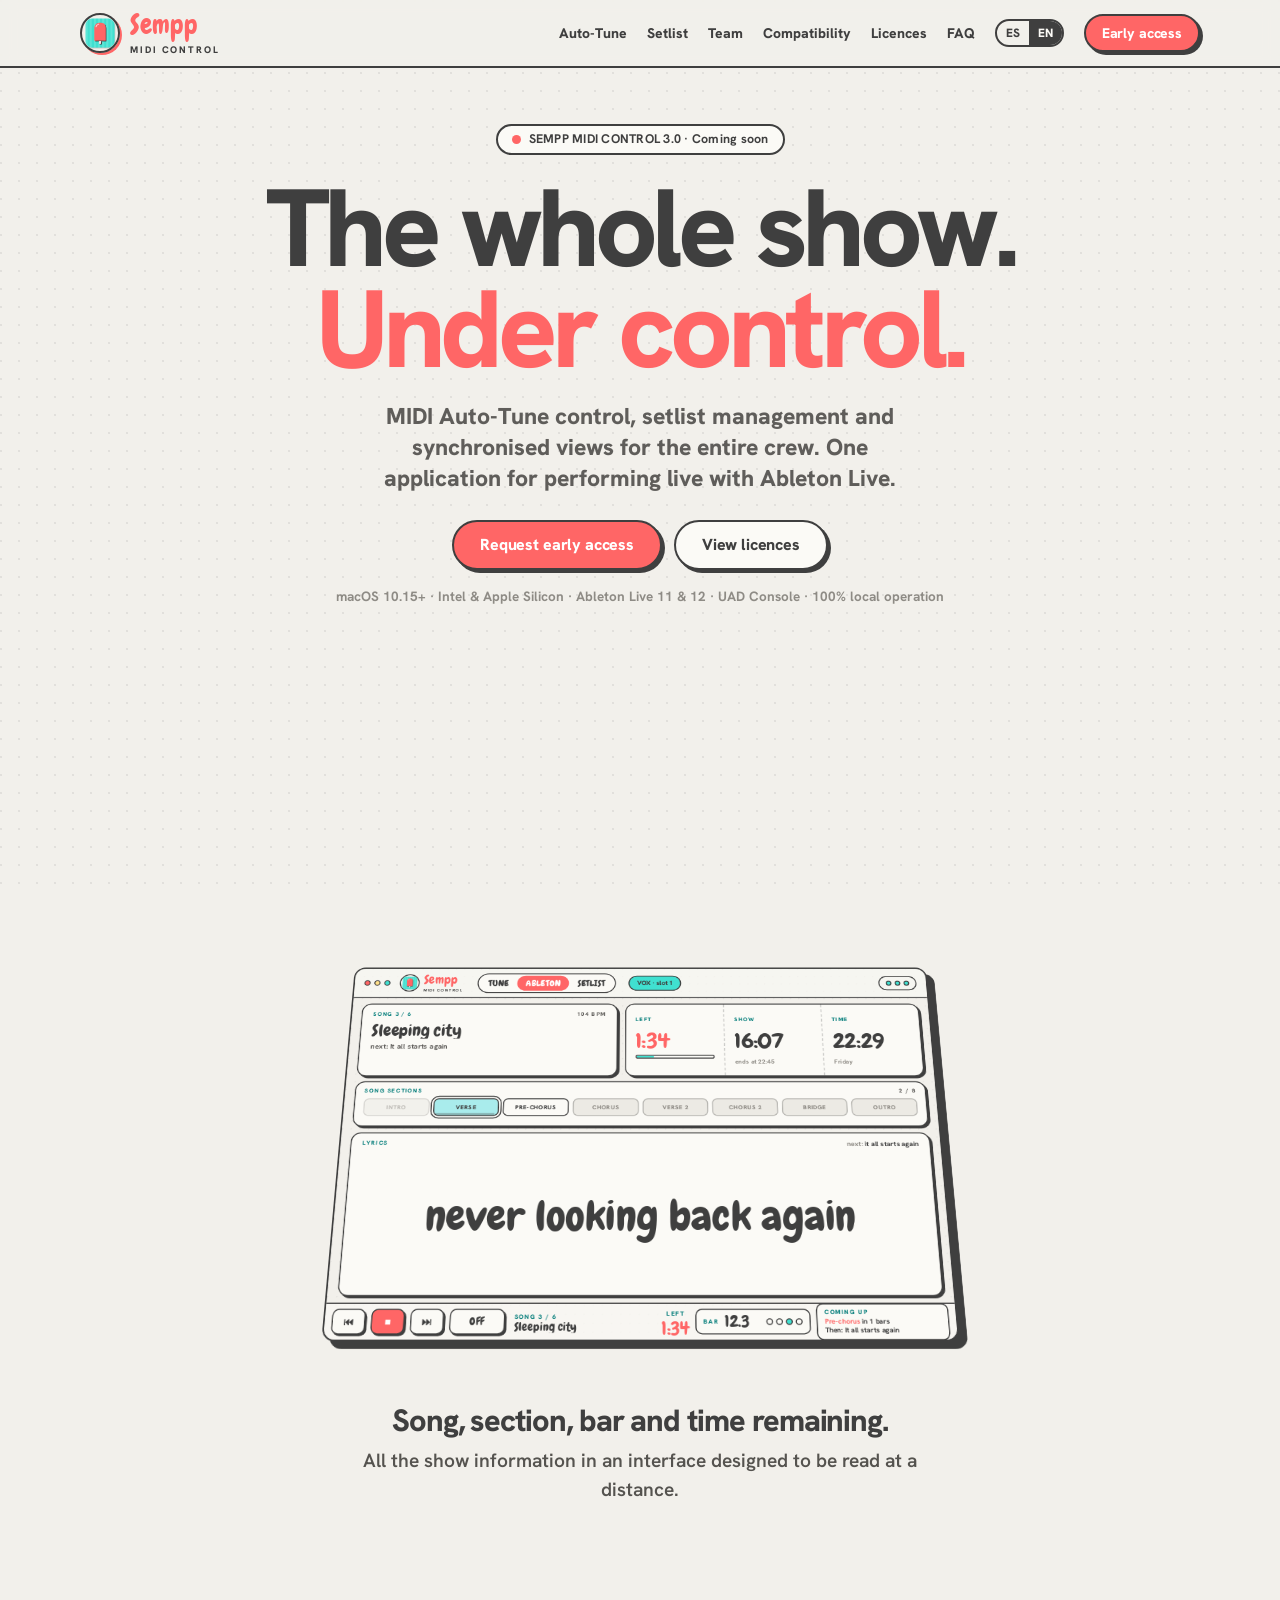
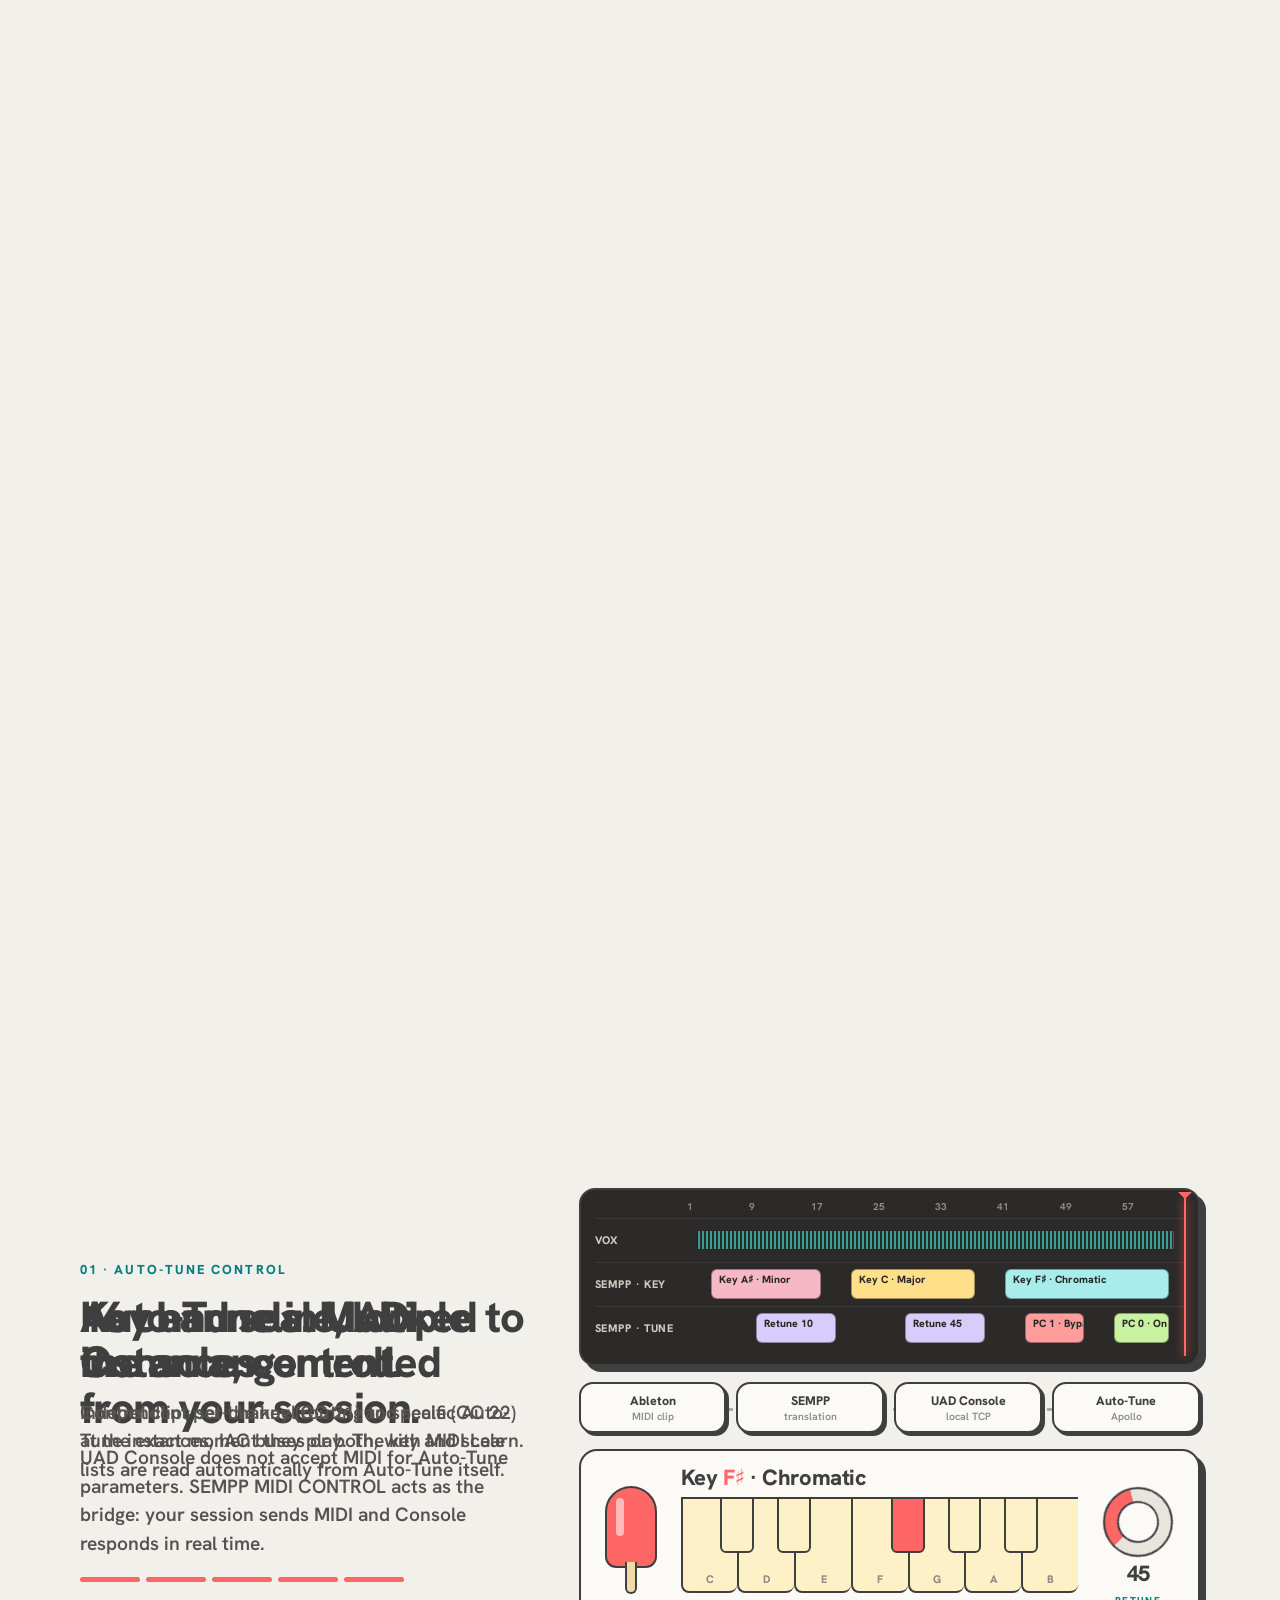
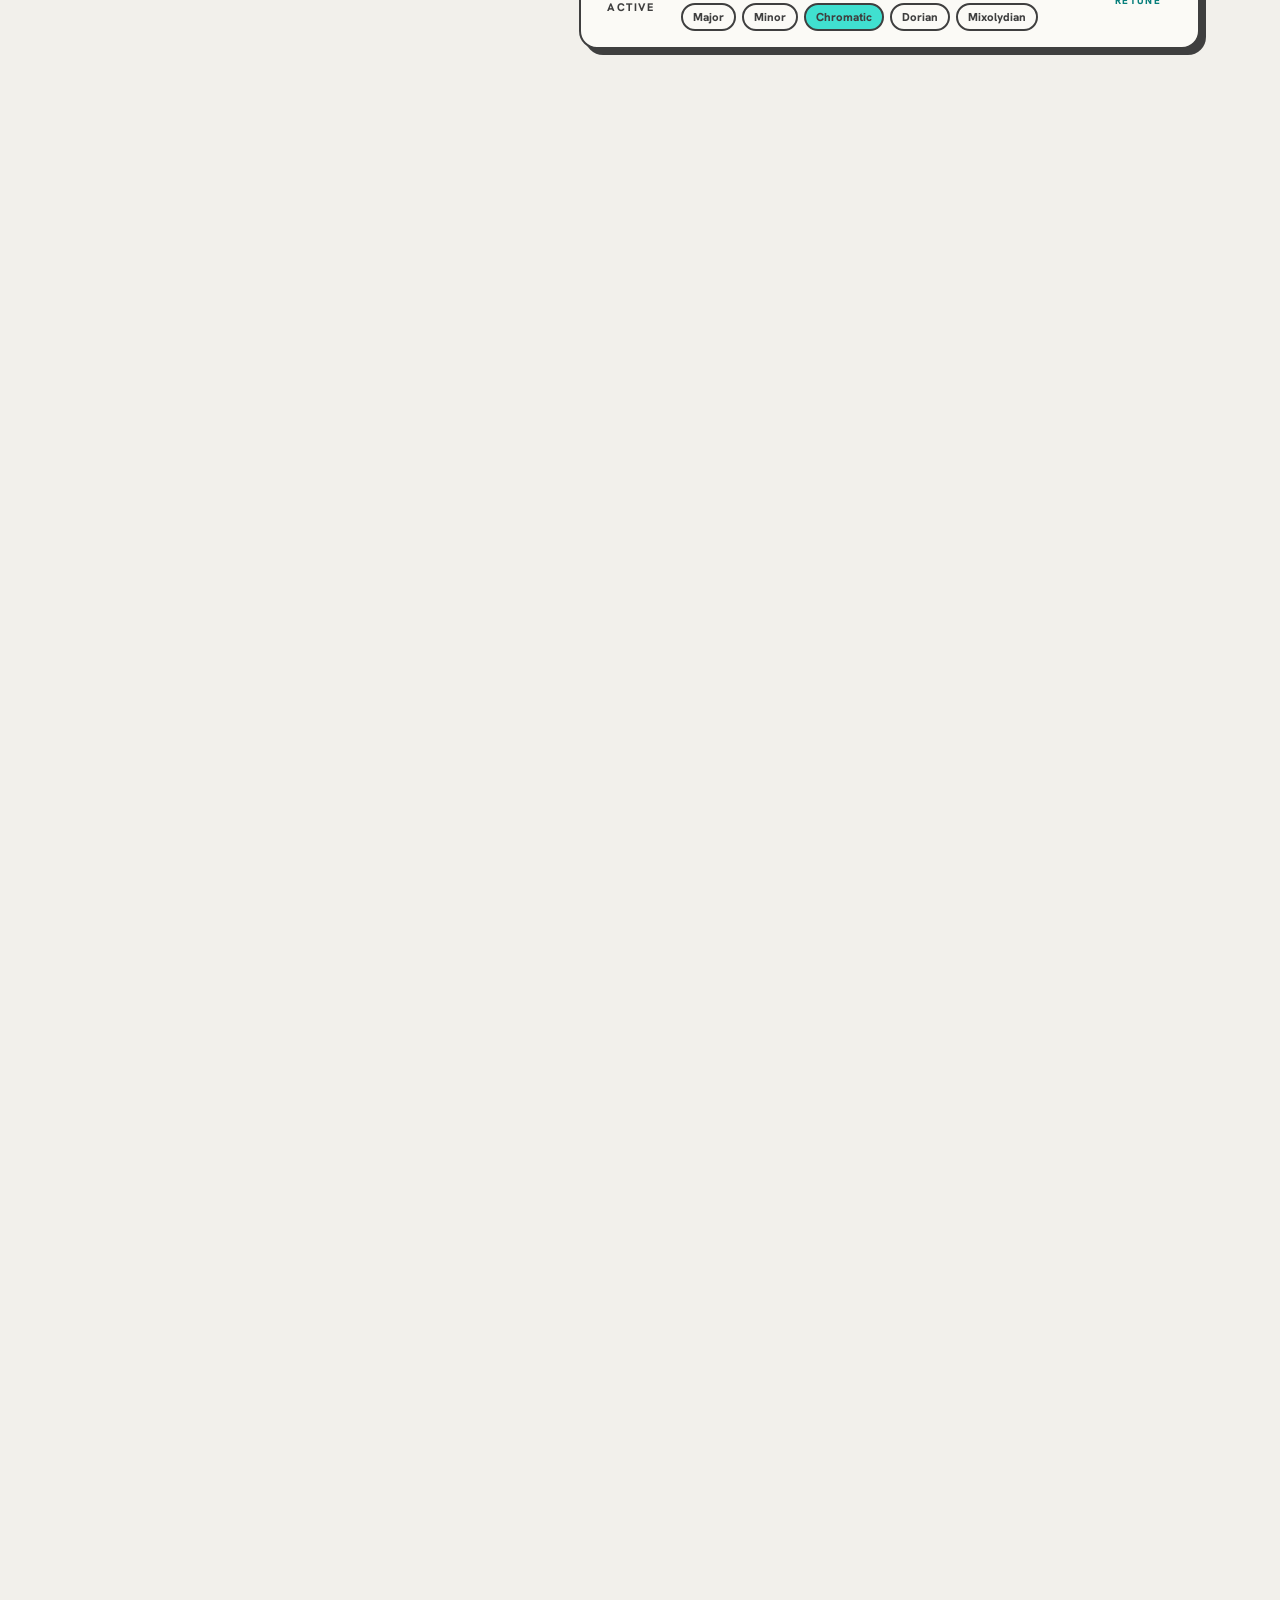
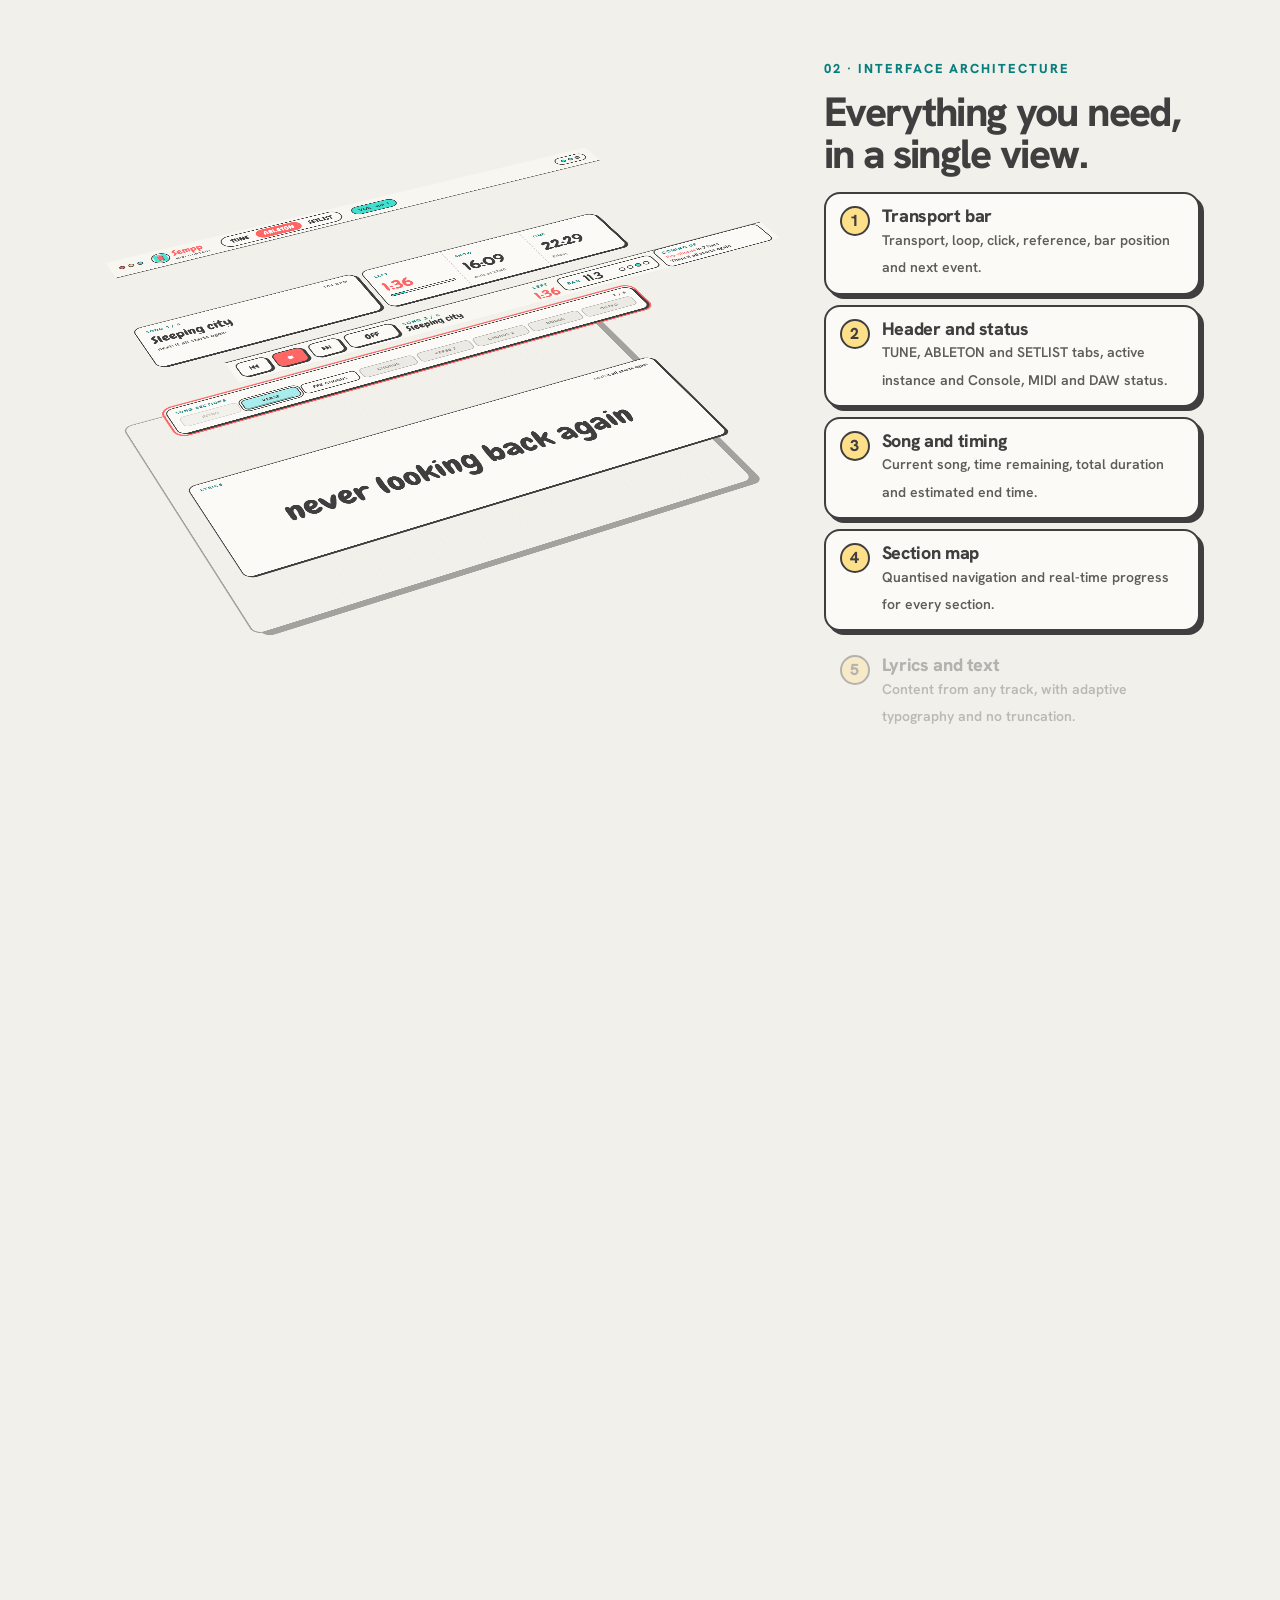
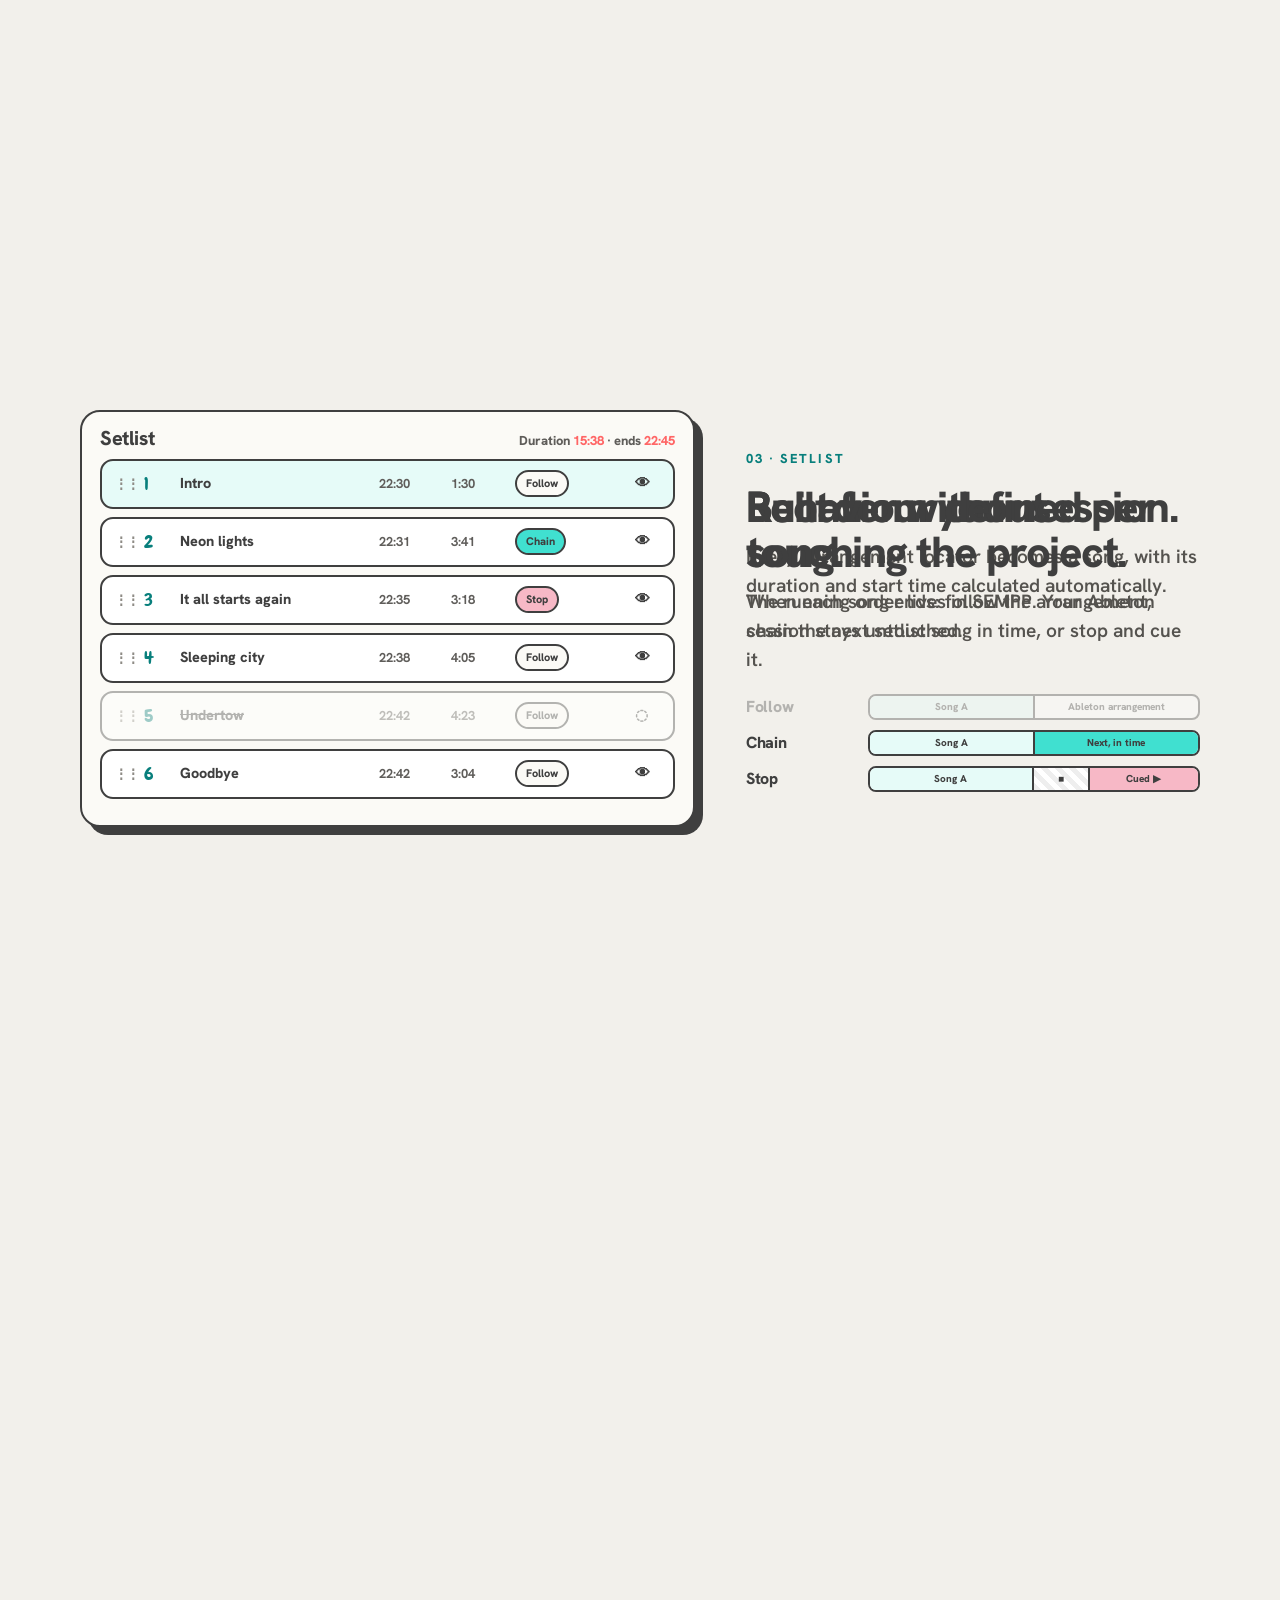
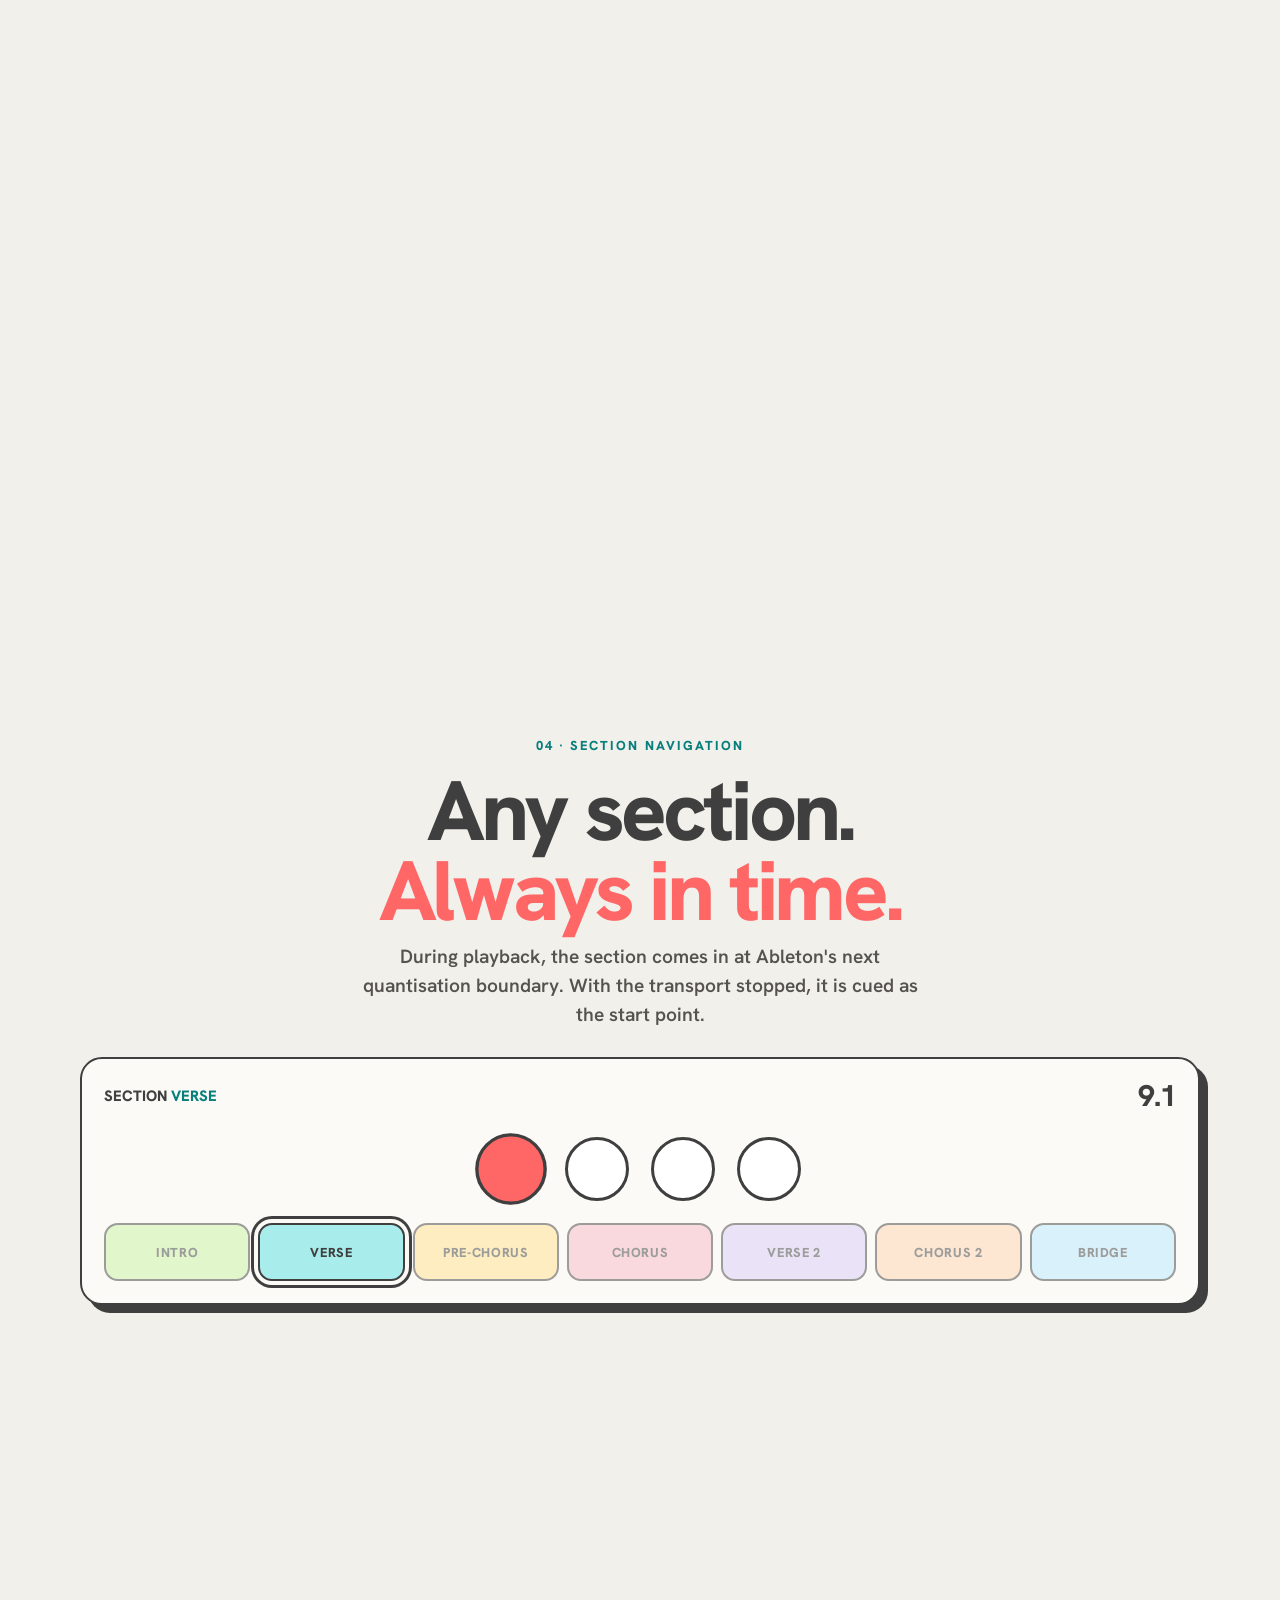
==== commit 78f68b6a: "Vista previa web: betas 8–9.5, manual e historial en inglés Co-Authored-By: Claude Opus 5.5 <noreply" ====
--- a/docs/en/index.html
+++ b/docs/en/index.html
@@ -38,7 +38,7 @@
 <link rel="stylesheet" href="../css/site.css">
 <link rel="stylesheet" href="../css/show.css">
 <link rel="stylesheet" href="../css/env.css">
-<script type="application/ld+json">{"@context": "https://schema.org", "@graph": [{"@type": "WebSite", "@id": "https://sempp.miguelsempere.es/#web", "url": "https://sempp.miguelsempere.es/", "name": "SEMPP MIDI CONTROL", "inLanguage": ["es", "en"]}, {"@type": "Person", "@id": "https://sempp.miguelsempere.es/#miguel", "name": "Miguel Sempere", "jobTitle": "Guitarist, producer and musical director", "sameAs": ["https://www.instagram.com/semperemiguel/"]}, {"@type": "SoftwareApplication", "@id": "https://sempp.miguelsempere.es/#app", "name": "SEMPP MIDI CONTROL", "url": "https://sempp.miguelsempere.es/en/", "description": "macOS app that controls UAD Console Auto-Tune over MIDI from Ableton Live and runs the show with a setlist, in-time section jumps, timers and iPad views for the band.", "applicationCategory": "MultimediaApplication", "applicationSubCategory": "Live performance / MIDI", "operatingSystem": "macOS 10.15 or later", "softwareVersion": "3.0", "inLanguage": "en", "image": "https://sempp.miguelsempere.es/img/og-en.png", "screenshot": ["https://sempp.miguelsempere.es/img/plugin-abl.webp", "https://sempp.miguelsempere.es/img/plugin-set.webp", "https://sempp.miguelsempere.es/img/ipad-dm.webp"], "author": {"@id": "https://sempp.miguelsempere.es/#miguel"}, "publisher": {"@id": "https://sempp.miguelsempere.es/#miguel"}, "offers": [{"@type": "Offer", "name": "MIDI", "price": "49", "priceCurrency": "EUR", "availability": "https://schema.org/PreOrder", "url": "https://sempp.miguelsempere.es/en/#pricing"}, {"@type": "Offer", "name": "Setlist", "price": "99", "priceCurrency": "EUR", "availability": "https://schema.org/PreOrder", "url": "https://sempp.miguelsempere.es/en/#pricing"}, {"@type": "Offer", "name": "Full", "price": "149", "priceCurrency": "EUR", "availability": "https://schema.org/PreOrder", "url": "https://sempp.miguelsempere.es/en/#pricing"}]}, {"@type": "FAQPage", "mainEntity": [{"@type": "Question", "name": "What do I need to use SEMPP MIDI CONTROL?", "acceptedAnswer": {"@type": "Answer", "text": "A Mac running macOS 10.15 or later (Intel or Apple Silicon) and Ableton Live 11 or 12. To control Auto-Tune, a Universal Audio Apollo interface with UAD Console and Auto-Tune loaded on a channel. The band's iPads, phones or computers only need a browser on the same network."}}, {"@type": "Question", "name": "Can I use it without an Apollo or Auto-Tune?", "acceptedAnswer": {"@type": "Answer", "text": "Yes. The Setlist licence includes the setlist, sections, timers, Click and Artist Ref and the iPad views, and needs no Universal Audio hardware."}}, {"@type": "Question", "name": "How much does it cost?", "acceptedAnswer": {"@type": "Answer", "text": "Three one-time licences, VAT included: MIDI €49, Setlist €99 and Full €149. Upgrade from Setlist to Full for €59 and from MIDI to Full for €99. There is a 5-Mac Tour / Office licence for €349 and 40% off for schools and conservatories."}}, {"@type": "Question", "name": "Is it a subscription?", "acceptedAnswer": {"@type": "Answer", "text": "No. It is a perpetual, one-time licence. Version 3 updates are free; a future version 4 will be discounted for existing licence holders."}}, {"@type": "Question", "name": "Is there a free trial?", "acceptedAnswer": {"@type": "Answer", "text": "Yes: 14 days of Full with everything unlocked and no card required. When it ends, features outside your licence are disabled without affecting the rest."}}, {"@type": "Question", "name": "On how many Macs can I use it?", "acceptedAnswer": {"@type": "Answer", "text": "Each licence activates on 2 Macs, for example your live rig and your home studio. You can free one at any time, and a third activation costs €19."}}, {"@type": "Question", "name": "Does it need internet on stage?", "acceptedAnswer": {"@type": "Answer", "text": "No. Everything runs locally on the rack router, iPad views included. After activation the licence is checked on the Mac itself, and internet is only used, if available, to look for updates."}}, {"@type": "Question", "name": "How does it know my songs and their sections?", "acceptedAnswer": {"@type": "Answer", "text": "In Ableton it reads the Arrangement locators: each one is a song. Sections come from the clips of a track you choose in Settings. Nothing to import or export."}}, {"@type": "Question", "name": "Does it change my project?", "acceptedAnswer": {"@type": "Answer", "text": "No. The setlist, order and modes live in SEMPP. It only moves the transport and, if you enable it, solos the click and mutes the reference vocal."}}, {"@type": "Question", "name": "Which iPads or devices can I use?", "acceptedAnswer": {"@type": "Answer", "text": "Any iPad, iPhone, Android or computer with a browser, including older iPads. Each view opens from a QR code and there is no app to install."}}, {"@type": "Question", "name": "Is it safe to have the controls on Wi-Fi?", "acceptedAnswer": {"@type": "Answer", "text": "You can set an access PIN, give each view (director, tech, band) its own permissions and lock every iPad from the Mac with one click."}}, {"@type": "Question", "name": "Does it work with Logic Pro?", "acceptedAnswer": {"@type": "Answer", "text": "The Logic Pro 11 version is in development, with unlimited songs and seamless jumps. Your licence will cover both Ableton and Logic. MIDI Auto-Tune control already works with any DAW."}}, {"@type": "Question", "name": "How is it different from other setlist apps like AbleSet?", "acceptedAnswer": {"@type": "Answer", "text": "SEMPP combines the setlist, in-time sections and band views with MIDI control of the Apollo's Auto-Tune and a vocal meter for the tech, in one app, and one licence covers both Ableton and Logic."}}, {"@type": "Question", "name": "Is it made by Universal Audio, Antares, Ableton or Apple?", "acceptedAnswer": {"@type": "Answer", "text": "No. SEMPP MIDI CONTROL is an independent product made by Miguel Sempere, not affiliated with Universal Audio, Antares, Ableton or Apple."}}]}]}</script>
+<script type="application/ld+json">{"@context": "https://schema.org", "@graph": [{"@type": "WebSite", "@id": "https://sempp.miguelsempere.es/#web", "url": "https://sempp.miguelsempere.es/", "name": "SEMPP MIDI CONTROL", "inLanguage": ["es", "en"]}, {"@type": "Person", "@id": "https://sempp.miguelsempere.es/#miguel", "name": "Miguel Sempere", "jobTitle": "Guitarist, producer and musical director", "sameAs": ["https://www.instagram.com/semperemiguel/"]}, {"@type": "SoftwareApplication", "@id": "https://sempp.miguelsempere.es/#app", "name": "SEMPP MIDI CONTROL", "url": "https://sempp.miguelsempere.es/en/", "description": "macOS app that controls UAD Console Auto-Tune over MIDI from Ableton Live and runs the show with a setlist, in-time section jumps, timers and iPad views for the band.", "applicationCategory": "MultimediaApplication", "applicationSubCategory": "Live performance / MIDI", "operatingSystem": "macOS 10.15 or later", "softwareVersion": "3.0", "inLanguage": "en", "image": "https://sempp.miguelsempere.es/img/og-en.png", "screenshot": ["https://sempp.miguelsempere.es/img/plugin-abl.webp", "https://sempp.miguelsempere.es/img/plugin-set.webp", "https://sempp.miguelsempere.es/img/ipad-dm.webp"], "author": {"@id": "https://sempp.miguelsempere.es/#miguel"}, "publisher": {"@id": "https://sempp.miguelsempere.es/#miguel"}, "offers": [{"@type": "Offer", "name": "MIDI", "price": "49", "priceCurrency": "EUR", "availability": "https://schema.org/PreOrder", "url": "https://sempp.miguelsempere.es/en/#pricing"}, {"@type": "Offer", "name": "Setlist", "price": "99", "priceCurrency": "EUR", "availability": "https://schema.org/PreOrder", "url": "https://sempp.miguelsempere.es/en/#pricing"}, {"@type": "Offer", "name": "Full", "price": "149", "priceCurrency": "EUR", "availability": "https://schema.org/PreOrder", "url": "https://sempp.miguelsempere.es/en/#pricing"}]}, {"@type": "FAQPage", "mainEntity": [{"@type": "Question", "name": "What do I need to use SEMPP MIDI CONTROL?", "acceptedAnswer": {"@type": "Answer", "text": "A Mac running macOS 10.15 or later (Intel or Apple Silicon) and Ableton Live 11 or 12. To control Auto-Tune, a Universal Audio Apollo interface with UAD Console and Auto-Tune loaded on a channel. The band's iPads, phones or computers only need a browser on the same network."}}, {"@type": "Question", "name": "Can I use it without an Apollo or Auto-Tune?", "acceptedAnswer": {"@type": "Answer", "text": "Yes. The Setlist licence includes the setlist, sections, timers, Click and Artist Ref and the iPad views, and needs no Universal Audio hardware."}}, {"@type": "Question", "name": "How much does it cost?", "acceptedAnswer": {"@type": "Answer", "text": "Three one-time licences, VAT included: MIDI €49, Setlist €99 and Full €149. Upgrade from Setlist to Full for €59 and from MIDI to Full for €99. There is a 5-Mac Tour / Office licence for €349 and 40% off for schools and conservatories."}}, {"@type": "Question", "name": "Is it a subscription?", "acceptedAnswer": {"@type": "Answer", "text": "No. It is a perpetual, one-time licence. Version 3 updates are free; a future version 4 will be discounted for existing licence holders."}}, {"@type": "Question", "name": "Is there a free trial?", "acceptedAnswer": {"@type": "Answer", "text": "Yes: 14 days of Full with everything unlocked and no card required. When it ends, features outside your licence are disabled without affecting the rest."}}, {"@type": "Question", "name": "On how many Macs can I use it?", "acceptedAnswer": {"@type": "Answer", "text": "Each licence activates on 2 Macs, for example your live rig and your home studio. You can free one at any time, and a third activation costs €19."}}, {"@type": "Question", "name": "Does it need internet on stage?", "acceptedAnswer": {"@type": "Answer", "text": "No. Everything runs locally on the rack router, iPad views included. After activation the licence is checked on the Mac itself, and internet is only used, if available, to look for updates."}}, {"@type": "Question", "name": "Can I store Auto-Tune settings per song?", "acceptedAnswer": {"@type": "Answer", "text": "Yes. Tune presets store key, scale and the four dials. They load with one click, by CC from Ableton or automatically when each song is reached, and can be exported and imported between computers."}}, {"@type": "Question", "name": "How does it know my songs and their sections?", "acceptedAnswer": {"@type": "Answer", "text": "In Ableton it reads the Arrangement locators: each one is a song. Sections come from the clips of a track you choose in Settings. Nothing to import or export."}}, {"@type": "Question", "name": "Does it change my project?", "acceptedAnswer": {"@type": "Answer", "text": "No. The setlist, order and modes live in SEMPP. It only moves the transport and, if you enable it, solos the click and mutes the reference vocal."}}, {"@type": "Question", "name": "Which iPads or devices can I use?", "acceptedAnswer": {"@type": "Answer", "text": "Any iPad, iPhone, Android or computer with a browser, including older iPads. Each view opens from a QR code and there is no app to install."}}, {"@type": "Question", "name": "Is it safe to have the controls on Wi-Fi?", "acceptedAnswer": {"@type": "Answer", "text": "You can set an access PIN, give each view (director, tech, band) its own permissions and lock every iPad from the Mac with one click."}}, {"@type": "Question", "name": "Does it work with Logic Pro?", "acceptedAnswer": {"@type": "Answer", "text": "The Logic Pro 11 version is in development, with unlimited songs and seamless jumps. Your licence will cover both Ableton and Logic. MIDI Auto-Tune control already works with any DAW."}}, {"@type": "Question", "name": "How is it different from other setlist apps like AbleSet?", "acceptedAnswer": {"@type": "Answer", "text": "SEMPP combines the setlist, in-time sections and band views with MIDI control of the Apollo's Auto-Tune and a vocal meter for the tech, in one app, and one licence covers both Ableton and Logic."}}, {"@type": "Question", "name": "Is it made by Universal Audio, Antares, Ableton or Apple?", "acceptedAnswer": {"@type": "Answer", "text": "No. SEMPP MIDI CONTROL is an independent product made by Miguel Sempere, not affiliated with Universal Audio, Antares, Ableton or Apple."}}]}]}</script>
 </head>
 <body data-env="light">
 <div id="env" aria-hidden="true"><div class="env-light"></div><div class="env-stage"><div class="truss"></div><i class="beam bm1"></i><i class="beam bm2"></i><i class="beam bm3"></i><i class="beam bm4"></i><i class="beam bm5"></i><canvas id="haze"></canvas><div class="wash"></div><div class="floor"></div></div><div class="env-land"><canvas id="land"></canvas></div></div>
@@ -71,8 +71,8 @@
       <span class="kicker">01 · Auto-Tune control</span>
       <div class="steptxt">
         <div class="on"><h2 id="t-tune">Auto-Tune in UAD Console, controlled from your session.</h2><p class="lede">UAD Console does not accept MIDI for Auto-Tune parameters. SEMPP MIDI CONTROL acts as the bridge: your session sends MIDI and Console responds in real time.</p></div>
-        <div><h2>Key and scale, locked to the arrangement.</h2><p class="lede">Control clips set the key (CC 21) and scale (CC 22) at the exact moment they play.</p></div>
-        <div><h2>Response and character, fully configurable.</h2><p class="lede">Retune Speed, Humanize, Flex-Tune and Natural Vibrato assignable by CC with configurable range and inversion, or via automation.</p></div>
+        <div><h2>Key and scale, locked to the arrangement.</h2><p class="lede">Control clips set the key (CC 21) and scale (CC 22) at the exact moment they play. The key and scale lists are read automatically from Auto-Tune itself.</p></div>
+        <div><h2>Response, character and presets.</h2><p class="lede">Retune Speed, Humanize, Flex-Tune and Natural Vibrato assignable by CC or automation. Save complete presets and recall them with a click, by CC or when each song is reached.</p></div>
         <div><h2>Bypass via Program Change.</h2><p class="lede">PC 0 engages, PC 1 bypasses and PC 2 toggles. Changes made directly in Console are synchronised both ways.</p></div>
         <div><h2>16 channels. Multiple instances.</h2><p class="lede">Independent per-channel routing to specific Auto-Tune instances, IAC buses or both, with MIDI Learn.</p></div>
       </div>
@@ -158,7 +158,7 @@
       <svg class="wifi" viewBox="0 0 100 100" preserveAspectRatio="none"><path d="M42 30 C 34 26, 28 24, 22 22" style="opacity:var(--b2,0)"/><path d="M58 30 C 66 26, 72 24, 78 22" style="opacity:var(--b3,0)"/><path d="M50 58 L 50 70" style="opacity:var(--b4,0)"/></svg>
       <div class="center"><div class="appbox" data-app="band"></div></div>
       <div class="dev dv1"><div class="frame"><img src="../img/ipad-dm-800.webp" width="800" height="600" alt="" loading="lazy"></div><div class="lbl"><small>Musical director</small>Full control</div></div>
-      <div class="dev dv2"><div class="frame"><img src="../img/ipad-tec-800.webp" width="800" height="600" alt="" loading="lazy"></div><div class="lbl"><small>Technician</small>Signal and system</div></div>
+      <div class="dev dv2"><div class="frame"><img src="../img/ipad-tec-800.webp" width="800" height="600" alt="" loading="lazy"></div><div class="lbl"><small>Technician</small>Signal, notes and system</div></div>
       <div class="dev dv3"><div class="frame"><img src="../img/ipad-banda-800.webp" width="800" height="600" alt="" loading="lazy"></div><div class="lbl"><small>Band</small>Visual reference</div></div>
       <div class="pinpad"><b>Access PIN</b><div class="dots"><i class="f"></i><i class="f"></i><i class="f"></i><i></i></div><div class="keys"><span>1</span><span>2</span><span>3</span><span>4</span><span>5</span><span>6</span><span>7</span><span>8</span><span>9</span></div></div>
       <div class="lock"><i>🔒</i>Global lock for every device, from the Mac.</div>
@@ -168,8 +168,8 @@
 
 <section id="vistas" data-env="stage" aria-labelledby="t-vistas"><div class="w">
   <div class="g2" style="margin-top:0;align-items:center">
-    <div class="rv"><span class="kicker">06 · Monitoring</span><h2 class="mid" id="t-vistas" style="margin:10px 0 14px">Vocal input level, always in view.</h2>
-      <p class="lede">Input metering for the Auto-Tune channel on the Mac and in the technician view. Thresholds at −12 dB and −3 dB, latching clip indicator and an automatic alert when the signal drops out during playback.</p></div>
+    <div class="rv"><span class="kicker">06 · For the technician</span><h2 class="mid" id="t-vistas" style="margin:10px 0 14px">The vocal and every change, always in view.</h2>
+      <p class="lede">Input metering for the Auto-Tune channel on the Mac and in the technician view. Thresholds at −12 dB and −3 dB, latching clip indicator and an automatic alert when the signal drops out during playback.</p><p class="lede" style="margin-top:12px"><b>Technician notes:</b> a MIDI track with named clips (guitar changes, capos, tunings) that only their iPad shows, with the bars remaining and a warning before each change, including upcoming songs.</p></div>
     <div class="rv d2"><div class="vu" id="vu" aria-hidden="true"></div><div class="dbs"><span style="left:0">−60</span><span style="left:40%">−36</span><span style="left:60%">−24</span><span style="left:80%">−12</span><span style="left:100%">0 dB</span></div><div class="cliprow"><button type="button" class="clipb" id="clipb" aria-pressed="false" aria-label="Reset the clip indicator"><i></i>CLIP</button></div></div>
   </div>
   <div class="g2" style="align-items:center;margin-top:80px">
@@ -191,6 +191,10 @@
     <div class="dt rv d1"><i>?</i><b>Expert mode</b><span>One button hides every hint for a clean interface.</span></div>
     <div class="dt rv d2"><i>↻</i><b>Verified updates</b><span>Notice with release notes and one-click install.</span></div>
     <div class="dt rv d3"><i>⚑</i><b>Built-in diagnostics</b><span>Setup assistant and incident report.</span></div>
+    <div class="dt rv"><i>★</i><b>Tune presets</b><span>Key, scale and dials in one click, by CC or per song.</span></div>
+    <div class="dt rv d1"><i>◷</i><b>Show clock</b><span>Starts by itself at the start marker, on the Mac and iPads.</span></div>
+    <div class="dt rv d2"><i>✎</i><b>Technician notes</b><span>Guitar changes and capos with the bars remaining.</span></div>
+    <div class="dt rv d3"><i>▯</i><b>Vertical view</b><span>All three crew views, on phones too.</span></div>
   </div>
 </div></section>
 
@@ -224,19 +228,19 @@
   <p class="lede" style="margin:16px auto 0">SEMPP MIDI CONTROL is developed continuously, driven by what live performance demands. These are the next additions.</p></div>
   <div class="road">
     <div class="rcol rv"><div class="rhead"><span class="rdot r1"></span><b>In development</b><small>Already in testing</small></div>
-      <div class="ri"><b>SEMPP MIDI CONTROL for Logic</b><span>The complete system for Logic Pro 11, with unlimited songs and seamless jumps.</span><em class="bar"><i style="--v:70%"></i></em></div>
-      <div class="ri"><b>Licensing system</b><span>Serial activation with local validation and a 14-day trial.</span><em class="bar"><i style="--v:60%"></i></em></div>
+      <div class="ri"><b>SEMPP MIDI CONTROL for Logic</b><span>The complete system for Logic Pro 11, with unlimited songs and seamless jumps.</span><em class="bar"><i style="--v:75%"></i></em></div>
+      <div class="ri"><b>Licensing system</b><span>Serial activation with local validation and a 14-day trial.</span><em class="bar"><i style="--v:85%"></i></em></div>
       <div class="ri"><b>Apple signing and notarisation</b><span>Installation and updates without macOS security prompts.</span><em class="bar"><i style="--v:35%"></i></em></div>
     </div>
     <div class="rcol rv d1"><div class="rhead"><span class="rdot r2"></span><b>Coming next</b><small>Design finalised</small></div>
       <div class="ri"><b>Prompter</b><span>A new tab and dedicated window for lyrics, sequenced with the session.</span></div>
-      <div class="ri"><b>Show stopwatch</b><span>Elapsed time from a start marker, in every view.</span></div>
-      <div class="ri"><b>Auto-Tune scenes</b><span>Complete presets per song or section, applied automatically.</span></div>
+      <div class="ri"><b>Command track</b><span>MIDI clips carrying commands: alerts, stops and preset changes.</span></div>
+      <div class="ri"><b>Band cues</b><span>Visual alerts and entry countdowns in the crew views.</span></div>
     </div>
     <div class="rcol rv d2"><div class="rhead"><span class="rdot r3"></span><b>Exploring</b><small>Future releases</small></div>
-      <div class="ri"><b>Command track</b><span>MIDI clips carrying commands: alerts, stops and scene changes.</span></div>
-      <div class="ri"><b>Band cues</b><span>Visual alerts and entry countdowns in the crew views.</span></div>
-      <div class="ri"><b>Rehearsal mode and iPad setlist editing</b><span>Section loops, instant jumps and running-order editing from the director view.</span></div>
+      <div class="ri"><b>Rehearsal mode</b><span>Section loops and instant jumps to rehearse specific passages.</span></div>
+      <div class="ri"><b>Setlist editing from the iPad</b><span>Running order and end modes editable from the director view.</span></div>
+      <div class="ri"><b>Multiple voices at once</b><span>Several Auto-Tune instances visible at once, each with its own meter.</span></div>
     </div>
   </div>
   <p class="note center" style="margin-top:22px">Version 3 updates are included in your licence. Features and timing subject to change.</p>
@@ -248,15 +252,15 @@
   <div class="plans">
     <div class="plan rv"><h3>MIDI</h3><p class="for">MIDI Auto-Tune control, compatible with any DAW.</p>
       <p class="price">€49<small>one-time · VAT included</small></p>
-      <ul><li>Auto-Tune via CC and Program Change</li><li>16 channels, IAC buses and MIDI Learn</li><li>Key and scale selector</li><li>Vocal input meter</li><li>Auto-Tune live view</li><li class="no">Setlist, sections and crew views</li></ul>
+      <ul><li>Auto-Tune via CC and Program Change</li><li>16 channels, IAC buses and MIDI Learn</li><li>Key and scale selector</li><li>Tune presets per song or by CC</li><li>Vocal input meter</li><li>Auto-Tune live view</li><li class="no">Setlist, sections and crew views</li></ul>
       <a class="btn" href="#lista">Get notified</a></div>
     <div class="plan best rv d1"><span class="badge">Recommended</span><h3>Full</h3><p class="for">The complete solution for live musical direction.</p>
       <p class="price">€149<small>one-time · VAT included</small></p>
-      <ul><li>Everything in MIDI</li><li>Everything in Setlist</li><li>Vocal meter in the technician view</li><li>Complete live view</li><li>Ableton Live and Logic Pro on one licence</li></ul>
+      <ul><li>Everything in MIDI</li><li>Everything in Setlist</li><li>Technician view with meter and notes</li><li>Complete live view</li><li>Ableton Live and Logic Pro on one licence</li></ul>
       <a class="btn coral" href="#lista">Get notified</a></div>
     <div class="plan rv d2"><h3>Setlist</h3><p class="for">Show management for acts playing with tracks, with or without an Apollo.</p>
       <p class="price">€99<small>one-time · VAT included</small></p>
-      <ul><li>Setlist with per-song behaviour</li><li>In-time section navigation</li><li>Timing, bar position and next event</li><li>Click, reference and lyrics</li><li>Crew views with PIN and permissions</li><li class="no">Auto-Tune control</li></ul>
+      <ul><li>Setlist with per-song behaviour</li><li>In-time section navigation</li><li>Timing, bar position and next event</li><li>Click, reference and lyrics</li><li>Technician notes and show clock</li><li>Crew views with PIN and permissions</li><li class="no">Auto-Tune control</li></ul>
       <a class="btn" href="#lista">Get notified</a></div>
   </div>
   <p class="launch rv">Launch offer: 30% off during the first month for early access subscribers. 14-day Full trial, no card required.</p>
@@ -303,6 +307,7 @@
       <tr><td>End of song</td><td>Manual stop and positioning</td><td>Follow, chain in time, or stop and cue the next</td></tr>
       <tr><td>Repeating a section</td><td>Locating the point on the computer screen</td><td>Selection from any device, with quantised entry</td></tr>
       <tr><td>Band information</td><td>Verbal communication during the show</td><td>Dedicated views with song, section, bars and timing</td></tr>
+      <tr><td>Instrument changes</td><td>Shouted reminders between songs</td><td>Technician notes with the bars remaining</td></tr>
       <tr><td>Technical supervision</td><td>No visibility of the vocal input from the control position</td><td>Input meter and system alerts in the technician view</td></tr>
     </tbody>
   </table>
@@ -342,6 +347,7 @@
     <details><summary>Is there a free trial?</summary><p>Yes: 14 days of Full with everything unlocked and no card required. When it ends, features outside your licence are disabled without affecting the rest.</p></details>
     <details><summary>On how many Macs can I use it?</summary><p>Each licence activates on 2 Macs, for example your live rig and your home studio. You can free one at any time, and a third activation costs €19.</p></details>
     <details><summary>Does it need internet on stage?</summary><p>No. Everything runs locally on the rack router, iPad views included. After activation the licence is checked on the Mac itself, and internet is only used, if available, to look for updates.</p></details>
+    <details><summary>Can I store Auto-Tune settings per song?</summary><p>Yes. Tune presets store key, scale and the four dials. They load with one click, by CC from Ableton or automatically when each song is reached, and can be exported and imported between computers.</p></details>
     <details><summary>How does it know my songs and their sections?</summary><p>In Ableton it reads the Arrangement locators: each one is a song. Sections come from the clips of a track you choose in Settings. Nothing to import or export.</p></details>
     <details><summary>Does it change my project?</summary><p>No. The setlist, order and modes live in SEMPP. It only moves the transport and, if you enable it, solos the click and mutes the reference vocal.</p></details>
     <details><summary>Which iPads or devices can I use?</summary><p>Any iPad, iPhone, Android or computer with a browser, including older iPads. Each view opens from a QR code and there is no app to install.</p></details>
@@ -356,7 +362,7 @@
 <footer><div class="w">
   <div class="cols">
     <div><img class="jv" src="../img/jelly.png" alt="Jelly Vice" width="111" height="30" loading="lazy"><p>SEMPP MIDI CONTROL: MIDI Auto-Tune control, setlist management and live views for Ableton Live and Logic Pro.</p></div>
-    <div><h4>Product</h4><ul><li><a href="#s-tune">Auto-Tune</a></li><li><a href="#s-set">Setlist</a></li><li><a href="#precios">Licences</a></li><li><a href="#evolucion">Roadmap</a></li><li><a href="../manual.html">Manual (Spanish)</a></li><li><a href="../historial.html">Release history</a></li></ul></div>
+    <div><h4>Product</h4><ul><li><a href="#s-tune">Auto-Tune</a></li><li><a href="#s-set">Setlist</a></li><li><a href="#precios">Licences</a></li><li><a href="#evolucion">Roadmap</a></li><li><a href="../manual_en.html">User manual</a></li><li><a href="../historial_en.html">Release history</a></li></ul></div>
     <div><h4>Company</h4><ul><li><a href="#faq">FAQ</a></li><li><a href="mailto:sempererock@gmail.com">Contact</a></li><li><a href="../aviso-legal.html">Legal and privacy</a></li><li><a href="../" hreflang="es" lang="es">Español</a></li></ul></div>
   </div>
   <p class="legal">© 2026 Miguel Sempere. SEMPP MIDI CONTROL is an independent product, not affiliated with Universal Audio, Antares Audio Technologies, Ableton AG or Apple Inc. Auto-Tune is a trademark of Antares Audio Technologies; UAD, Apollo and Console are trademarks of Universal Audio; Ableton Live is a trademark of Ableton AG; Logic Pro, Mac, iPad and macOS are trademarks of Apple Inc.</p>
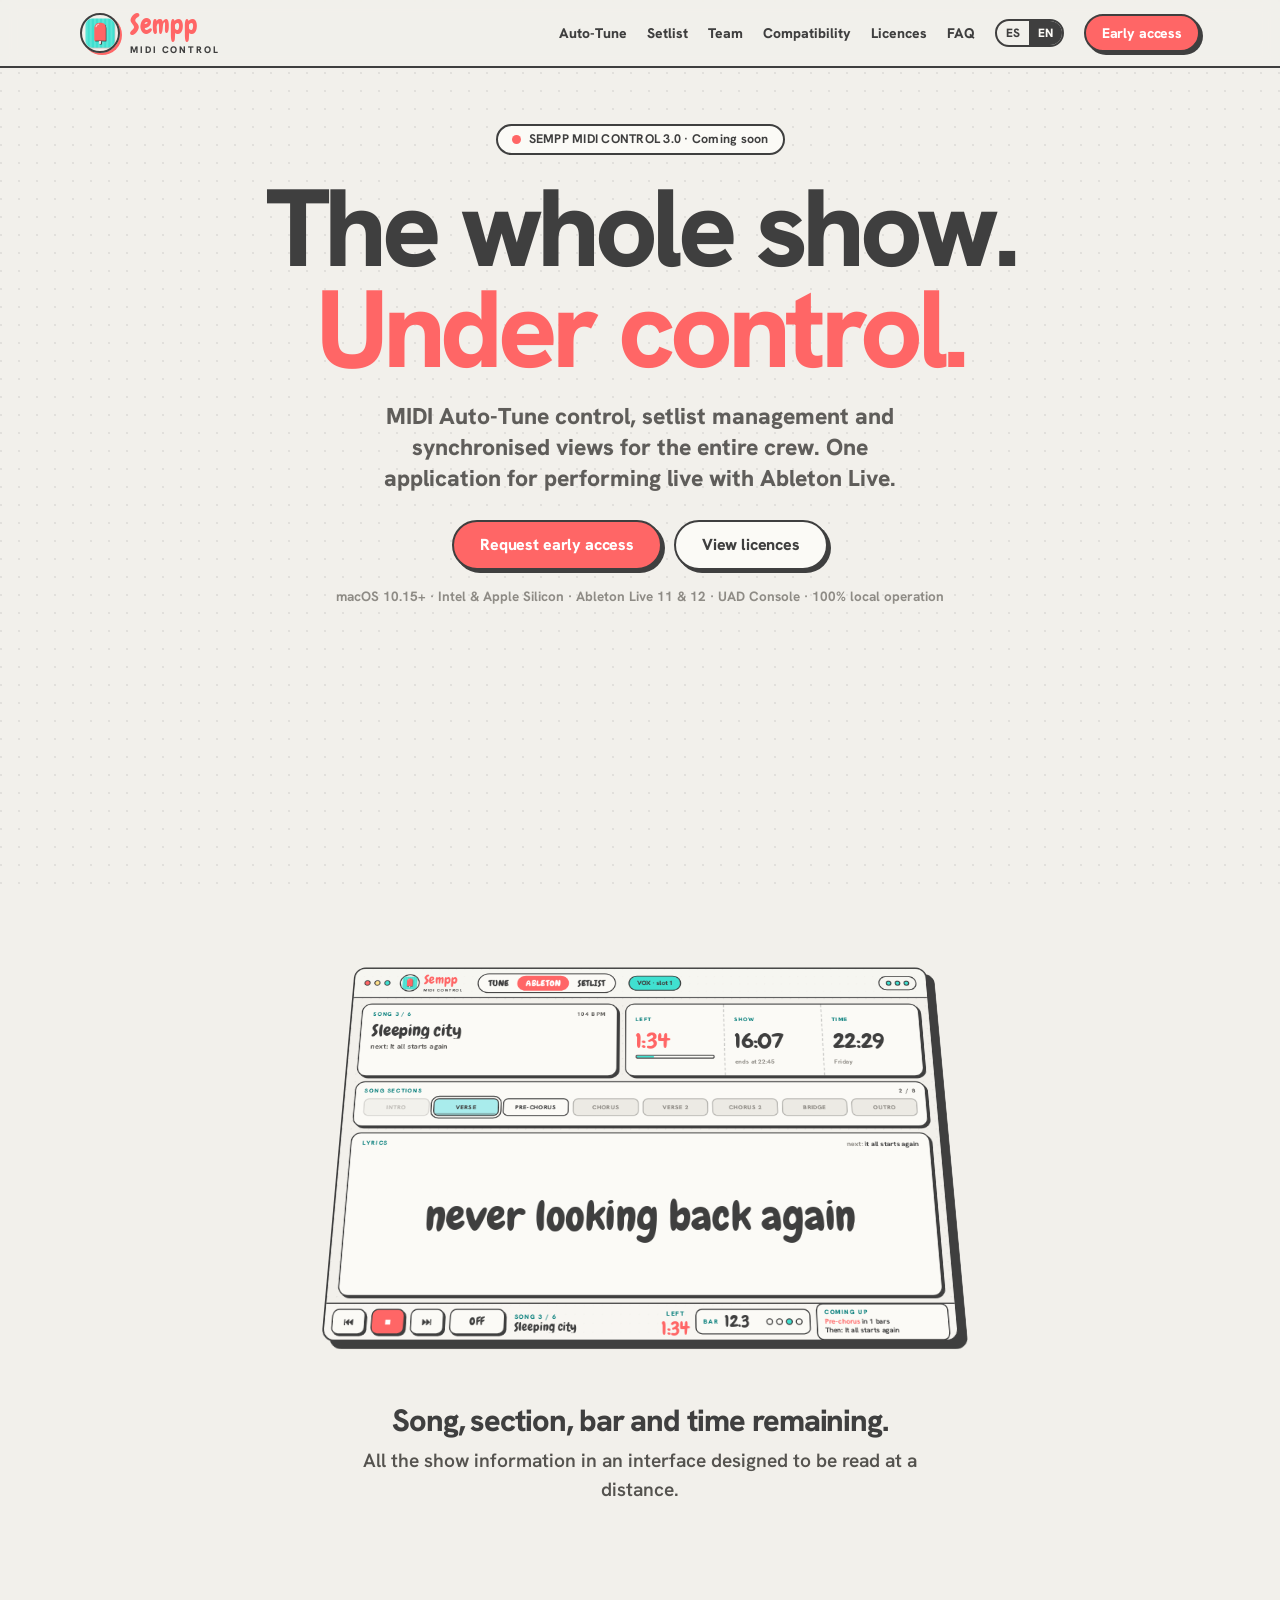
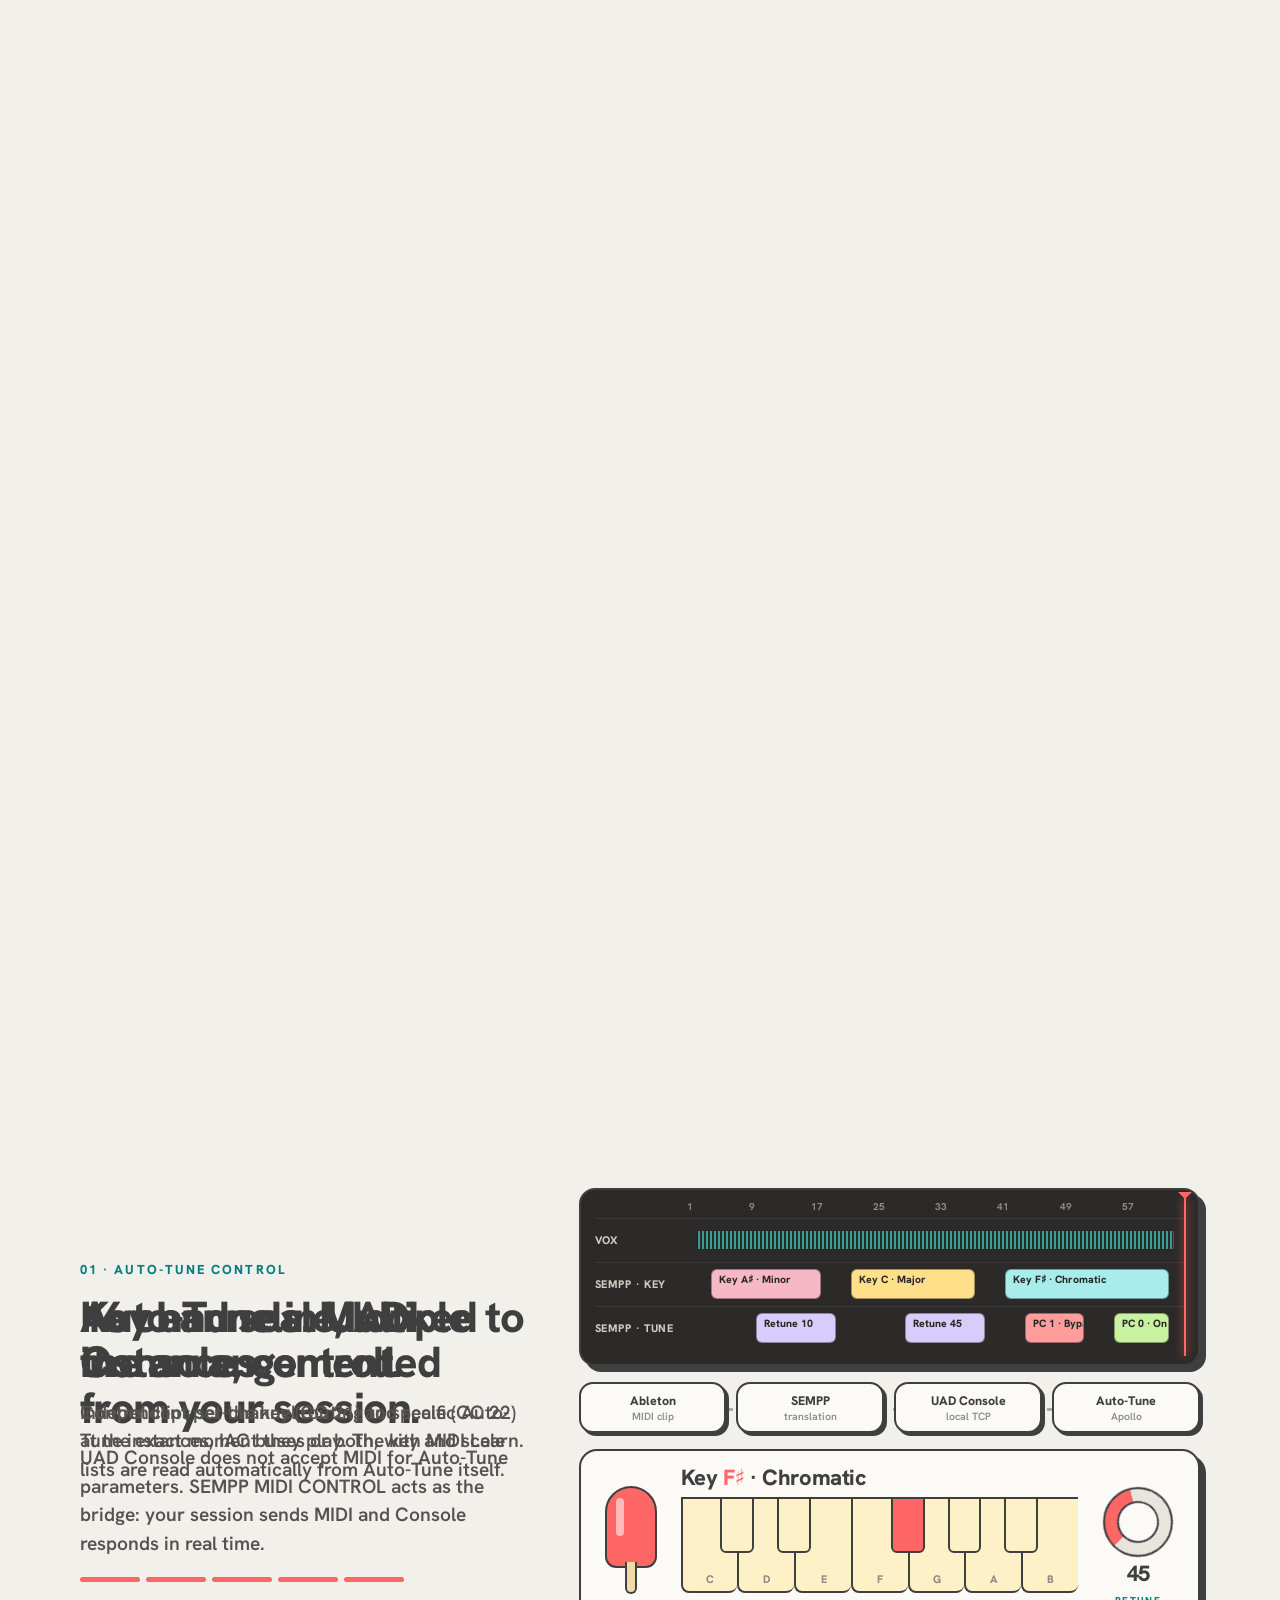
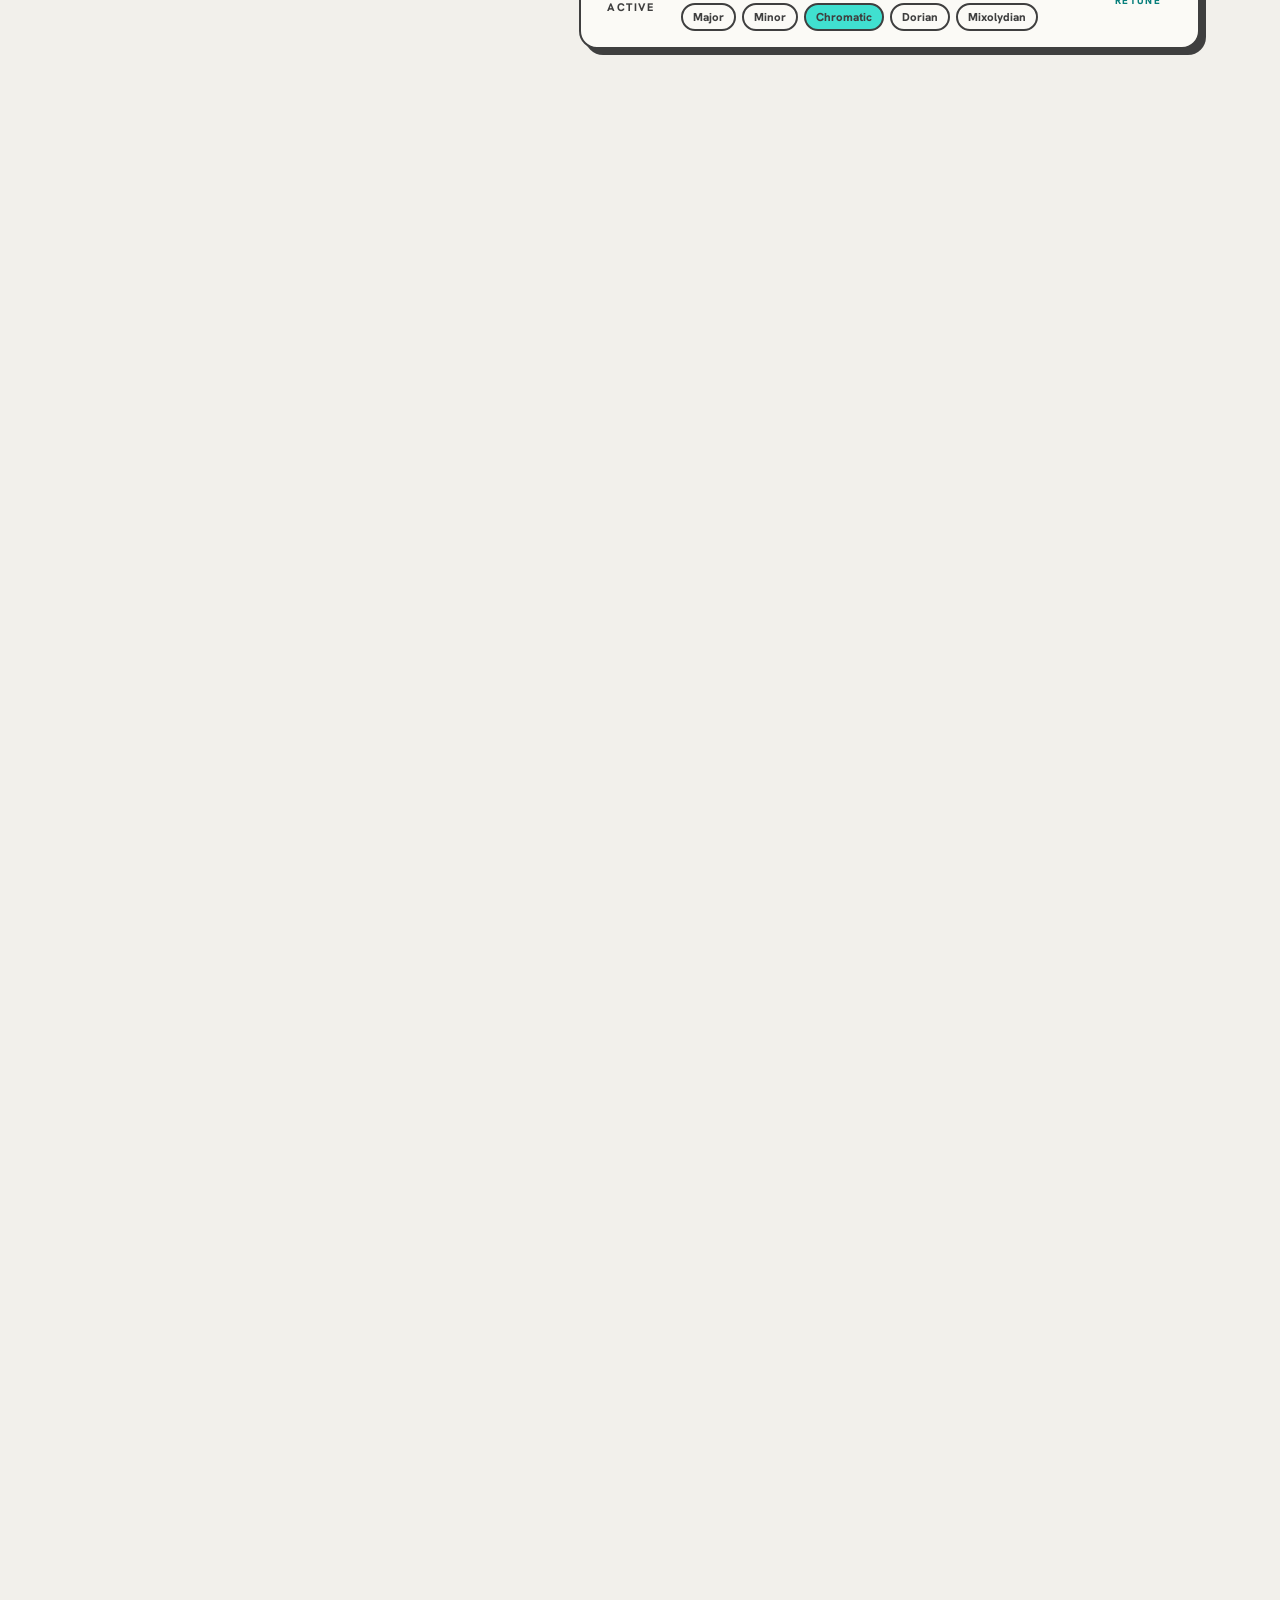
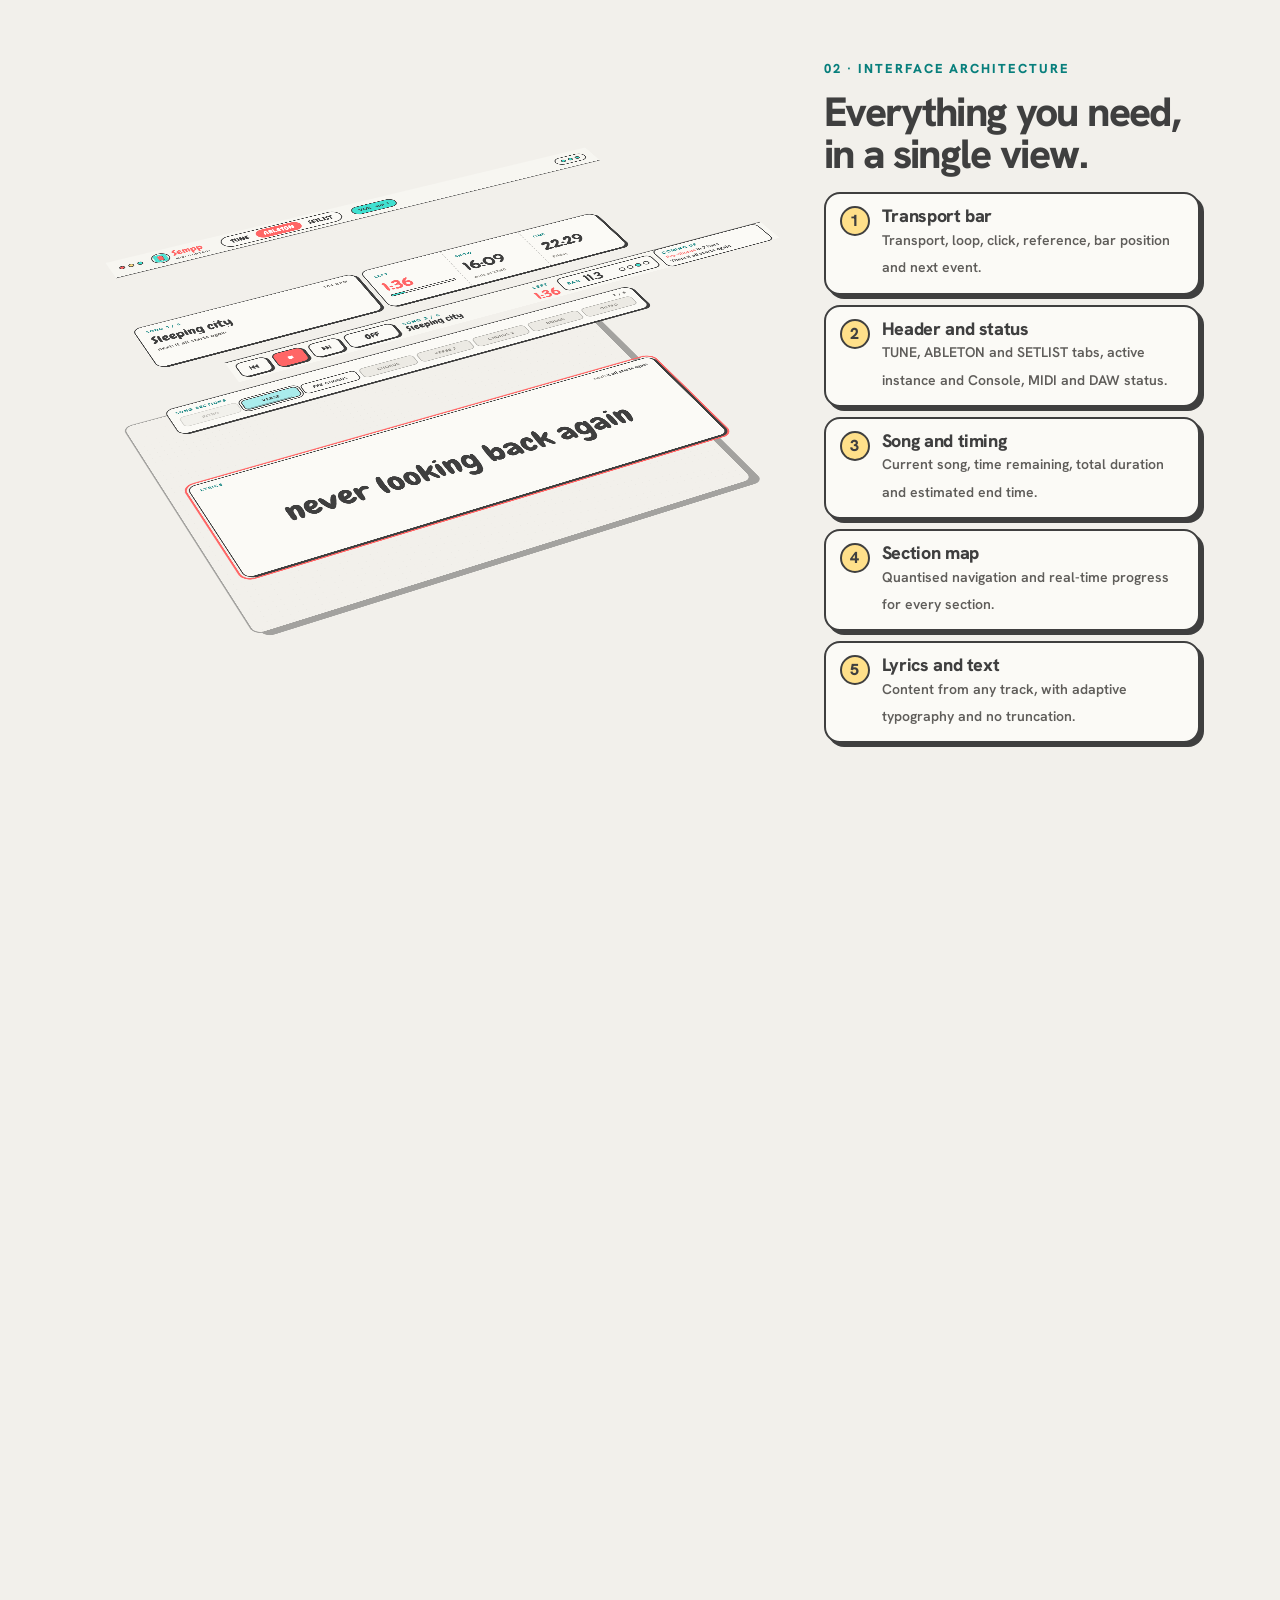
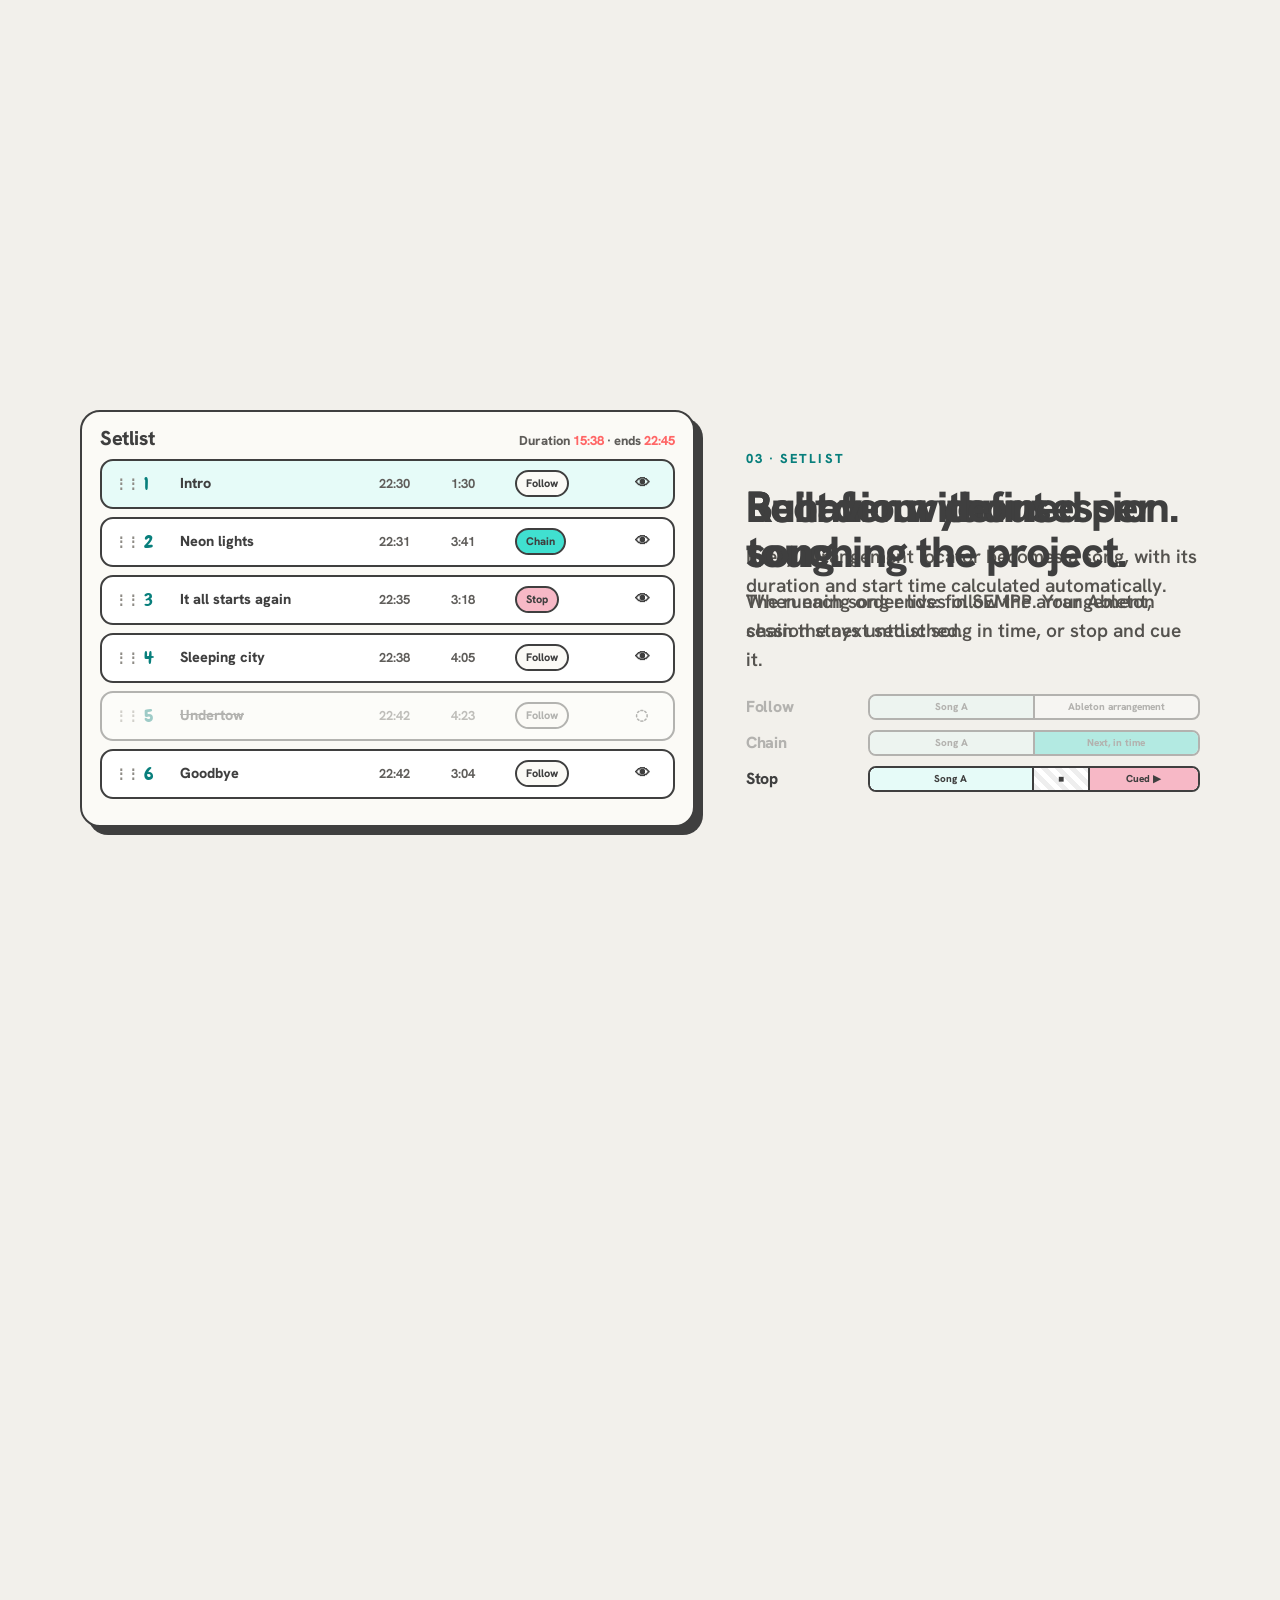
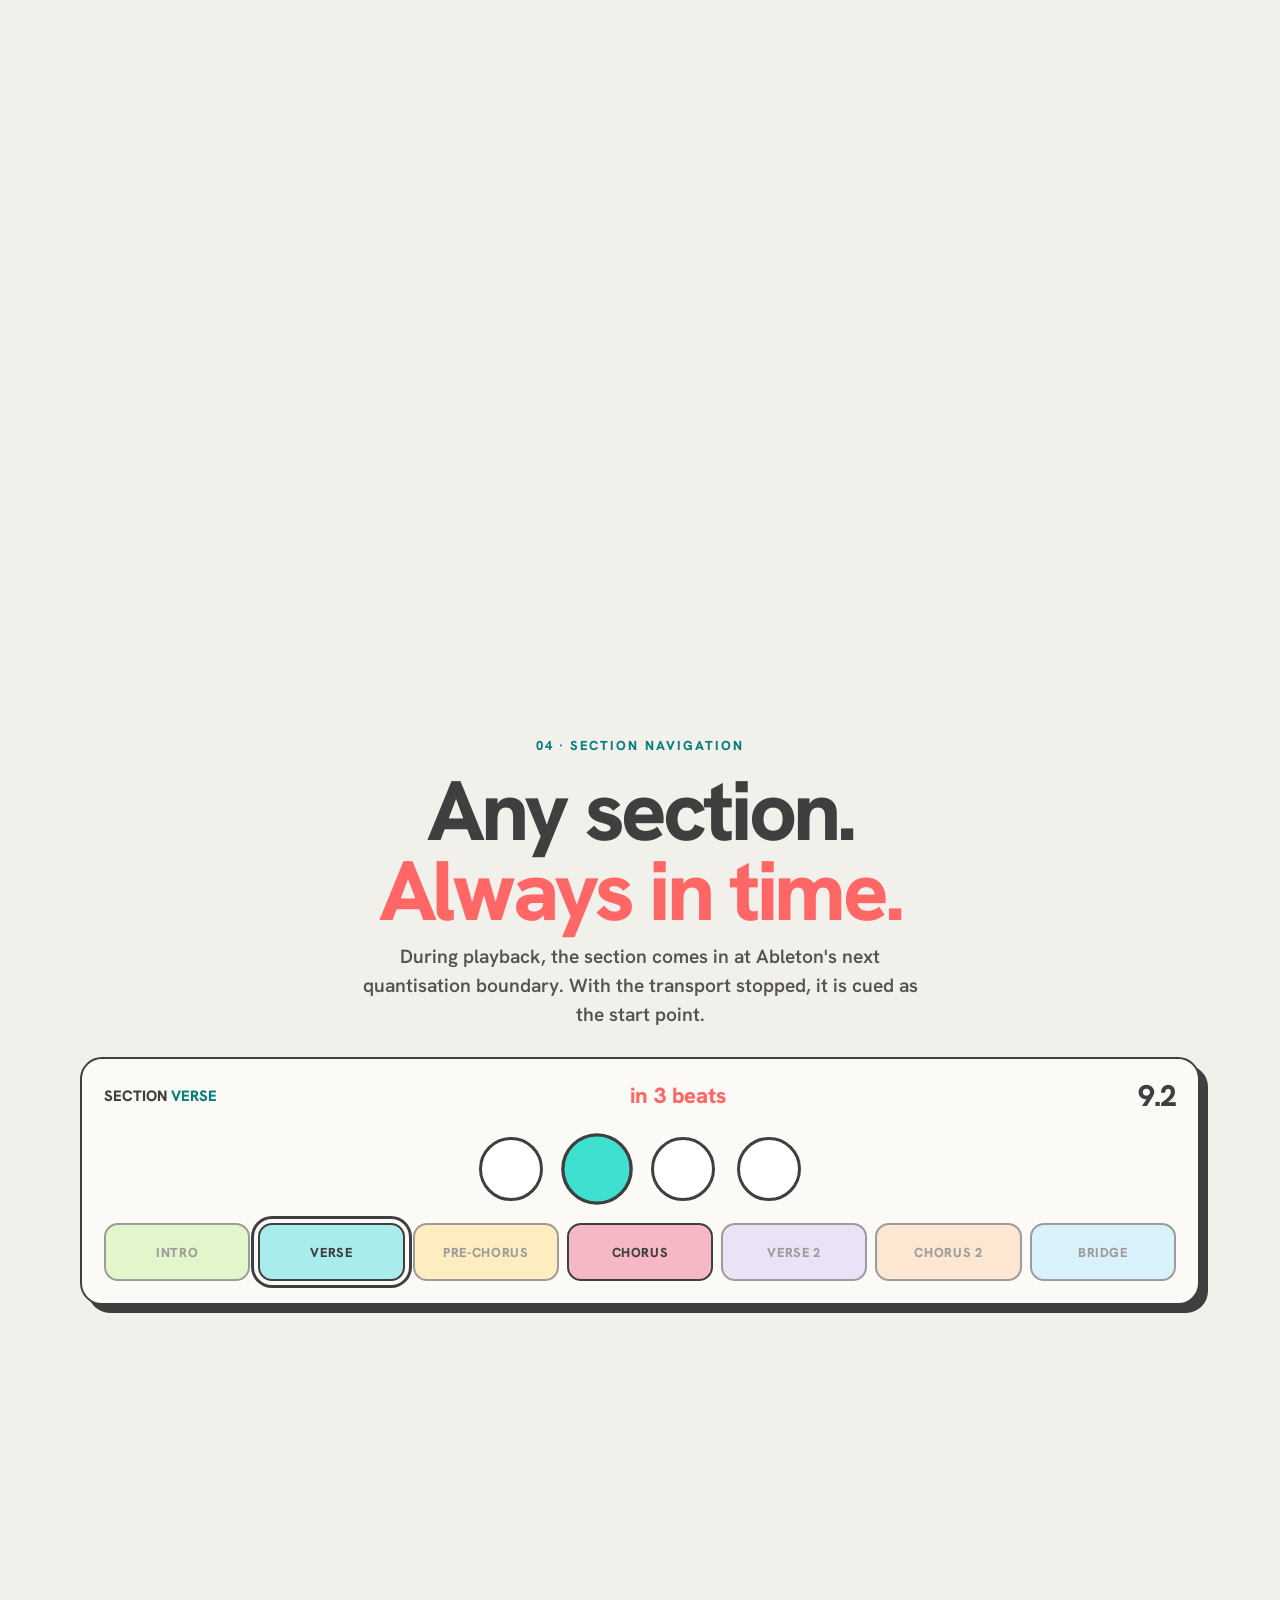
==== commit e863d562: "Vista previa web: licencias con conexión cada 30 días Co-Authored-By: Claude Opus 5.5 <noreply@anthr" ====
--- a/docs/en/index.html
+++ b/docs/en/index.html
@@ -38,7 +38,7 @@
 <link rel="stylesheet" href="../css/site.css">
 <link rel="stylesheet" href="../css/show.css">
 <link rel="stylesheet" href="../css/env.css">
-<script type="application/ld+json">{"@context": "https://schema.org", "@graph": [{"@type": "WebSite", "@id": "https://sempp.miguelsempere.es/#web", "url": "https://sempp.miguelsempere.es/", "name": "SEMPP MIDI CONTROL", "inLanguage": ["es", "en"]}, {"@type": "Person", "@id": "https://sempp.miguelsempere.es/#miguel", "name": "Miguel Sempere", "jobTitle": "Guitarist, producer and musical director", "sameAs": ["https://www.instagram.com/semperemiguel/"]}, {"@type": "SoftwareApplication", "@id": "https://sempp.miguelsempere.es/#app", "name": "SEMPP MIDI CONTROL", "url": "https://sempp.miguelsempere.es/en/", "description": "macOS app that controls UAD Console Auto-Tune over MIDI from Ableton Live and runs the show with a setlist, in-time section jumps, timers and iPad views for the band.", "applicationCategory": "MultimediaApplication", "applicationSubCategory": "Live performance / MIDI", "operatingSystem": "macOS 10.15 or later", "softwareVersion": "3.0", "inLanguage": "en", "image": "https://sempp.miguelsempere.es/img/og-en.png", "screenshot": ["https://sempp.miguelsempere.es/img/plugin-abl.webp", "https://sempp.miguelsempere.es/img/plugin-set.webp", "https://sempp.miguelsempere.es/img/ipad-dm.webp"], "author": {"@id": "https://sempp.miguelsempere.es/#miguel"}, "publisher": {"@id": "https://sempp.miguelsempere.es/#miguel"}, "offers": [{"@type": "Offer", "name": "MIDI", "price": "49", "priceCurrency": "EUR", "availability": "https://schema.org/PreOrder", "url": "https://sempp.miguelsempere.es/en/#pricing"}, {"@type": "Offer", "name": "Setlist", "price": "99", "priceCurrency": "EUR", "availability": "https://schema.org/PreOrder", "url": "https://sempp.miguelsempere.es/en/#pricing"}, {"@type": "Offer", "name": "Full", "price": "149", "priceCurrency": "EUR", "availability": "https://schema.org/PreOrder", "url": "https://sempp.miguelsempere.es/en/#pricing"}]}, {"@type": "FAQPage", "mainEntity": [{"@type": "Question", "name": "What do I need to use SEMPP MIDI CONTROL?", "acceptedAnswer": {"@type": "Answer", "text": "A Mac running macOS 10.15 or later (Intel or Apple Silicon) and Ableton Live 11 or 12. To control Auto-Tune, a Universal Audio Apollo interface with UAD Console and Auto-Tune loaded on a channel. The band's iPads, phones or computers only need a browser on the same network."}}, {"@type": "Question", "name": "Can I use it without an Apollo or Auto-Tune?", "acceptedAnswer": {"@type": "Answer", "text": "Yes. The Setlist licence includes the setlist, sections, timers, Click and Artist Ref and the iPad views, and needs no Universal Audio hardware."}}, {"@type": "Question", "name": "How much does it cost?", "acceptedAnswer": {"@type": "Answer", "text": "Three one-time licences, VAT included: MIDI €49, Setlist €99 and Full €149. Upgrade from Setlist to Full for €59 and from MIDI to Full for €99. There is a 5-Mac Tour / Office licence for €349 and 40% off for schools and conservatories."}}, {"@type": "Question", "name": "Is it a subscription?", "acceptedAnswer": {"@type": "Answer", "text": "No. It is a perpetual, one-time licence. Version 3 updates are free; a future version 4 will be discounted for existing licence holders."}}, {"@type": "Question", "name": "Is there a free trial?", "acceptedAnswer": {"@type": "Answer", "text": "Yes: 14 days of Full with everything unlocked and no card required. When it ends, features outside your licence are disabled without affecting the rest."}}, {"@type": "Question", "name": "On how many Macs can I use it?", "acceptedAnswer": {"@type": "Answer", "text": "Each licence activates on 2 Macs, for example your live rig and your home studio. You can free one at any time, and a third activation costs €19."}}, {"@type": "Question", "name": "Does it need internet on stage?", "acceptedAnswer": {"@type": "Answer", "text": "No. Everything runs locally on the rack router, iPad views included. After activation the licence is checked on the Mac itself, and internet is only used, if available, to look for updates."}}, {"@type": "Question", "name": "Can I store Auto-Tune settings per song?", "acceptedAnswer": {"@type": "Answer", "text": "Yes. Tune presets store key, scale and the four dials. They load with one click, by CC from Ableton or automatically when each song is reached, and can be exported and imported between computers."}}, {"@type": "Question", "name": "How does it know my songs and their sections?", "acceptedAnswer": {"@type": "Answer", "text": "In Ableton it reads the Arrangement locators: each one is a song. Sections come from the clips of a track you choose in Settings. Nothing to import or export."}}, {"@type": "Question", "name": "Does it change my project?", "acceptedAnswer": {"@type": "Answer", "text": "No. The setlist, order and modes live in SEMPP. It only moves the transport and, if you enable it, solos the click and mutes the reference vocal."}}, {"@type": "Question", "name": "Which iPads or devices can I use?", "acceptedAnswer": {"@type": "Answer", "text": "Any iPad, iPhone, Android or computer with a browser, including older iPads. Each view opens from a QR code and there is no app to install."}}, {"@type": "Question", "name": "Is it safe to have the controls on Wi-Fi?", "acceptedAnswer": {"@type": "Answer", "text": "You can set an access PIN, give each view (director, tech, band) its own permissions and lock every iPad from the Mac with one click."}}, {"@type": "Question", "name": "Does it work with Logic Pro?", "acceptedAnswer": {"@type": "Answer", "text": "The Logic Pro 11 version is in development, with unlimited songs and seamless jumps. Your licence will cover both Ableton and Logic. MIDI Auto-Tune control already works with any DAW."}}, {"@type": "Question", "name": "How is it different from other setlist apps like AbleSet?", "acceptedAnswer": {"@type": "Answer", "text": "SEMPP combines the setlist, in-time sections and band views with MIDI control of the Apollo's Auto-Tune and a vocal meter for the tech, in one app, and one licence covers both Ableton and Logic."}}, {"@type": "Question", "name": "Is it made by Universal Audio, Antares, Ableton or Apple?", "acceptedAnswer": {"@type": "Answer", "text": "No. SEMPP MIDI CONTROL is an independent product made by Miguel Sempere, not affiliated with Universal Audio, Antares, Ableton or Apple."}}]}]}</script>
+<script type="application/ld+json">{"@context": "https://schema.org", "@graph": [{"@type": "WebSite", "@id": "https://sempp.miguelsempere.es/#web", "url": "https://sempp.miguelsempere.es/", "name": "SEMPP MIDI CONTROL", "inLanguage": ["es", "en"]}, {"@type": "Person", "@id": "https://sempp.miguelsempere.es/#miguel", "name": "Miguel Sempere", "jobTitle": "Guitarist, producer and musical director", "sameAs": ["https://www.instagram.com/semperemiguel/"]}, {"@type": "SoftwareApplication", "@id": "https://sempp.miguelsempere.es/#app", "name": "SEMPP MIDI CONTROL", "url": "https://sempp.miguelsempere.es/en/", "description": "macOS app that controls UAD Console Auto-Tune over MIDI from Ableton Live and runs the show with a setlist, in-time section jumps, timers and iPad views for the band.", "applicationCategory": "MultimediaApplication", "applicationSubCategory": "Live performance / MIDI", "operatingSystem": "macOS 10.15 or later", "softwareVersion": "3.0", "inLanguage": "en", "image": "https://sempp.miguelsempere.es/img/og-en.png", "screenshot": ["https://sempp.miguelsempere.es/img/plugin-abl.webp", "https://sempp.miguelsempere.es/img/plugin-set.webp", "https://sempp.miguelsempere.es/img/ipad-dm.webp"], "author": {"@id": "https://sempp.miguelsempere.es/#miguel"}, "publisher": {"@id": "https://sempp.miguelsempere.es/#miguel"}, "offers": [{"@type": "Offer", "name": "MIDI", "price": "49", "priceCurrency": "EUR", "availability": "https://schema.org/PreOrder", "url": "https://sempp.miguelsempere.es/en/#pricing"}, {"@type": "Offer", "name": "Setlist", "price": "99", "priceCurrency": "EUR", "availability": "https://schema.org/PreOrder", "url": "https://sempp.miguelsempere.es/en/#pricing"}, {"@type": "Offer", "name": "Full", "price": "149", "priceCurrency": "EUR", "availability": "https://schema.org/PreOrder", "url": "https://sempp.miguelsempere.es/en/#pricing"}]}, {"@type": "FAQPage", "mainEntity": [{"@type": "Question", "name": "What do I need to use SEMPP MIDI CONTROL?", "acceptedAnswer": {"@type": "Answer", "text": "A Mac running macOS 10.15 or later (Intel or Apple Silicon) and Ableton Live 11 or 12. To control Auto-Tune, a Universal Audio Apollo interface with UAD Console and Auto-Tune loaded on a channel. The band's iPads, phones or computers only need a browser on the same network."}}, {"@type": "Question", "name": "Can I use it without an Apollo or Auto-Tune?", "acceptedAnswer": {"@type": "Answer", "text": "Yes. The Setlist licence includes the setlist, sections, timers, Click and Artist Ref and the iPad views, and needs no Universal Audio hardware."}}, {"@type": "Question", "name": "How much does it cost?", "acceptedAnswer": {"@type": "Answer", "text": "Three one-time licences, VAT included: MIDI €49, Setlist €99 and Full €149. Upgrade from Setlist to Full for €59 and from MIDI to Full for €99. There is a 5-Mac Tour / Office licence for €349 and 40% off for schools and conservatories."}}, {"@type": "Question", "name": "Is it a subscription?", "acceptedAnswer": {"@type": "Answer", "text": "No. It is a perpetual, one-time licence. Version 3 updates are free; a future version 4 will be discounted for existing licence holders."}}, {"@type": "Question", "name": "Is there a free trial?", "acceptedAnswer": {"@type": "Answer", "text": "Yes: 14 days of Full with everything unlocked and no card required. When it ends, features outside your licence are disabled without affecting the rest."}}, {"@type": "Question", "name": "On how many Macs can I use it?", "acceptedAnswer": {"@type": "Answer", "text": "Each licence activates on 2 Macs, for example your live rig and your home studio. You can free one at any time, and a third activation costs €19."}}, {"@type": "Question", "name": "Does it need internet on stage?", "acceptedAnswer": {"@type": "Answer", "text": "No. Everything runs locally on the rack router, iPad views included. The licence is checked on the Mac itself; it only needs to go online once every 30 days (at home or at the hotel, for example), and nothing is ever locked while SEMPP is open."}}, {"@type": "Question", "name": "Can I store Auto-Tune settings per song?", "acceptedAnswer": {"@type": "Answer", "text": "Yes. Tune presets store key, scale and the four dials. They load with one click, by CC from Ableton or automatically when each song is reached, and can be exported and imported between computers."}}, {"@type": "Question", "name": "How does it know my songs and their sections?", "acceptedAnswer": {"@type": "Answer", "text": "In Ableton it reads the Arrangement locators: each one is a song. Sections come from the clips of a track you choose in Settings. Nothing to import or export."}}, {"@type": "Question", "name": "Does it change my project?", "acceptedAnswer": {"@type": "Answer", "text": "No. The setlist, order and modes live in SEMPP. It only moves the transport and, if you enable it, solos the click and mutes the reference vocal."}}, {"@type": "Question", "name": "Which iPads or devices can I use?", "acceptedAnswer": {"@type": "Answer", "text": "Any iPad, iPhone, Android or computer with a browser, including older iPads. Each view opens from a QR code and there is no app to install."}}, {"@type": "Question", "name": "Is it safe to have the controls on Wi-Fi?", "acceptedAnswer": {"@type": "Answer", "text": "You can set an access PIN, give each view (director, tech, band) its own permissions and lock every iPad from the Mac with one click."}}, {"@type": "Question", "name": "Does it work with Logic Pro?", "acceptedAnswer": {"@type": "Answer", "text": "The Logic Pro 11 version is in development, with unlimited songs and seamless jumps. Your licence will cover both Ableton and Logic. MIDI Auto-Tune control already works with any DAW."}}, {"@type": "Question", "name": "How is it different from other setlist apps like AbleSet?", "acceptedAnswer": {"@type": "Answer", "text": "SEMPP combines the setlist, in-time sections and band views with MIDI control of the Apollo's Auto-Tune and a vocal meter for the tech, in one app, and one licence covers both Ableton and Logic."}}, {"@type": "Question", "name": "Is it made by Universal Audio, Antares, Ableton or Apple?", "acceptedAnswer": {"@type": "Answer", "text": "No. SEMPP MIDI CONTROL is an independent product made by Miguel Sempere, not affiliated with Universal Audio, Antares, Ableton or Apple."}}]}]}</script>
 </head>
 <body data-env="light">
 <div id="env" aria-hidden="true"><div class="env-light"></div><div class="env-stage"><div class="truss"></div><i class="beam bm1"></i><i class="beam bm2"></i><i class="beam bm3"></i><i class="beam bm4"></i><i class="beam bm5"></i><canvas id="haze"></canvas><div class="wash"></div><div class="floor"></div></div><div class="env-land"><canvas id="land"></canvas></div></div>
@@ -248,7 +248,7 @@
 
 <section id="precios" data-env="land" aria-labelledby="t-precios"><div class="w">
   <div class="center"><span class="kicker">09 · Licences</span><h2 class="big" id="t-precios" style="margin:12px 0 0">Perpetual licence.<br><em>No subscription.</em></h2>
-  <p class="lede" style="margin:16px auto 0">One-time payment, version 3 updates included and offline operation. Upgrade whenever you need to.</p></div>
+  <p class="lede" style="margin:16px auto 0">One-time payment, version 3 updates included and offline operation on stage. Upgrade whenever you need to.</p></div>
   <div class="plans">
     <div class="plan rv"><h3>MIDI</h3><p class="for">MIDI Auto-Tune control, compatible with any DAW.</p>
       <p class="price">€49<small>one-time · VAT included</small></p>
@@ -271,7 +271,7 @@
         <li><div><b>14-day trial</b><span>Every feature available, no card required. When it ends, features outside your licence are disabled without affecting the rest.</span></div></li>
         <li><div><b>Purchase and serial number</b><span>Secure checkout with VAT included. Your serial number is emailed immediately.</span></div></li>
         <li><div><b>Activation on two computers</b><span>From Settings → Licence, on two Macs: your live rig and your studio. Release an activation at any time.</span></div></li>
-        <li><div><b>Local validation</b><span>Once activated, the licence is verified on the computer itself. No check ever interrupts a performance.</span></div></li>
+        <li><div><b>Local validation</b><span>The licence is verified on the computer itself. Connecting to the internet once every 30 days is enough, and nothing is ever locked while the app is open.</span></div></li>
       </ol></div>
     <div class="rv d2"><span class="kicker">Features by licence</span>
       <div class="licpick" style="margin-top:14px" role="group" aria-label="Licence"><button data-lic="midi" aria-pressed="false">MIDI</button><button data-lic="set" aria-pressed="false">Setlist</button><button data-lic="full" aria-pressed="true">Full</button></div>
@@ -318,7 +318,7 @@
   <p class="lede" style="margin:0 auto">SEMPP MIDI CONTROL was born from the demands of live musical direction. Every feature is validated in rehearsals and concerts before release, with one criterion: the show must never depend on the computer.</p></div>
   <div class="g3">
     <div class="card rv"><b class="pt3">Proven live</b><p>Used on professional tours with backing tracks, a MIDI foot controller and Auto-Tune on lead vocals.</p></div>
-    <div class="card rv d1"><b class="pt3">Local architecture</b><p>The entire system runs on the rack network, with no external services, no accounts and no internet connection.</p></div>
+    <div class="card rv d1"><b class="pt3">Local architecture</b><p>During the show, the entire system runs on the rack network, with no internet connection or external services.</p></div>
     <div class="card rv d2"><b class="pt3">Built-in support</b><p>One-click incident report with complete logs and diagnostics for fast resolution.</p></div>
   </div>
 </div></section>
@@ -346,7 +346,7 @@
     <details><summary>Is it a subscription?</summary><p>No. It is a perpetual, one-time licence. Version 3 updates are free; a future version 4 will be discounted for existing licence holders.</p></details>
     <details><summary>Is there a free trial?</summary><p>Yes: 14 days of Full with everything unlocked and no card required. When it ends, features outside your licence are disabled without affecting the rest.</p></details>
     <details><summary>On how many Macs can I use it?</summary><p>Each licence activates on 2 Macs, for example your live rig and your home studio. You can free one at any time, and a third activation costs €19.</p></details>
-    <details><summary>Does it need internet on stage?</summary><p>No. Everything runs locally on the rack router, iPad views included. After activation the licence is checked on the Mac itself, and internet is only used, if available, to look for updates.</p></details>
+    <details><summary>Does it need internet on stage?</summary><p>No. Everything runs locally on the rack router, iPad views included. The licence is checked on the Mac itself; it only needs to go online once every 30 days (at home or at the hotel, for example), and nothing is ever locked while SEMPP is open.</p></details>
     <details><summary>Can I store Auto-Tune settings per song?</summary><p>Yes. Tune presets store key, scale and the four dials. They load with one click, by CC from Ableton or automatically when each song is reached, and can be exported and imported between computers.</p></details>
     <details><summary>How does it know my songs and their sections?</summary><p>In Ableton it reads the Arrangement locators: each one is a song. Sections come from the clips of a track you choose in Settings. Nothing to import or export.</p></details>
     <details><summary>Does it change my project?</summary><p>No. The setlist, order and modes live in SEMPP. It only moves the transport and, if you enable it, solos the click and mutes the reference vocal.</p></details>
